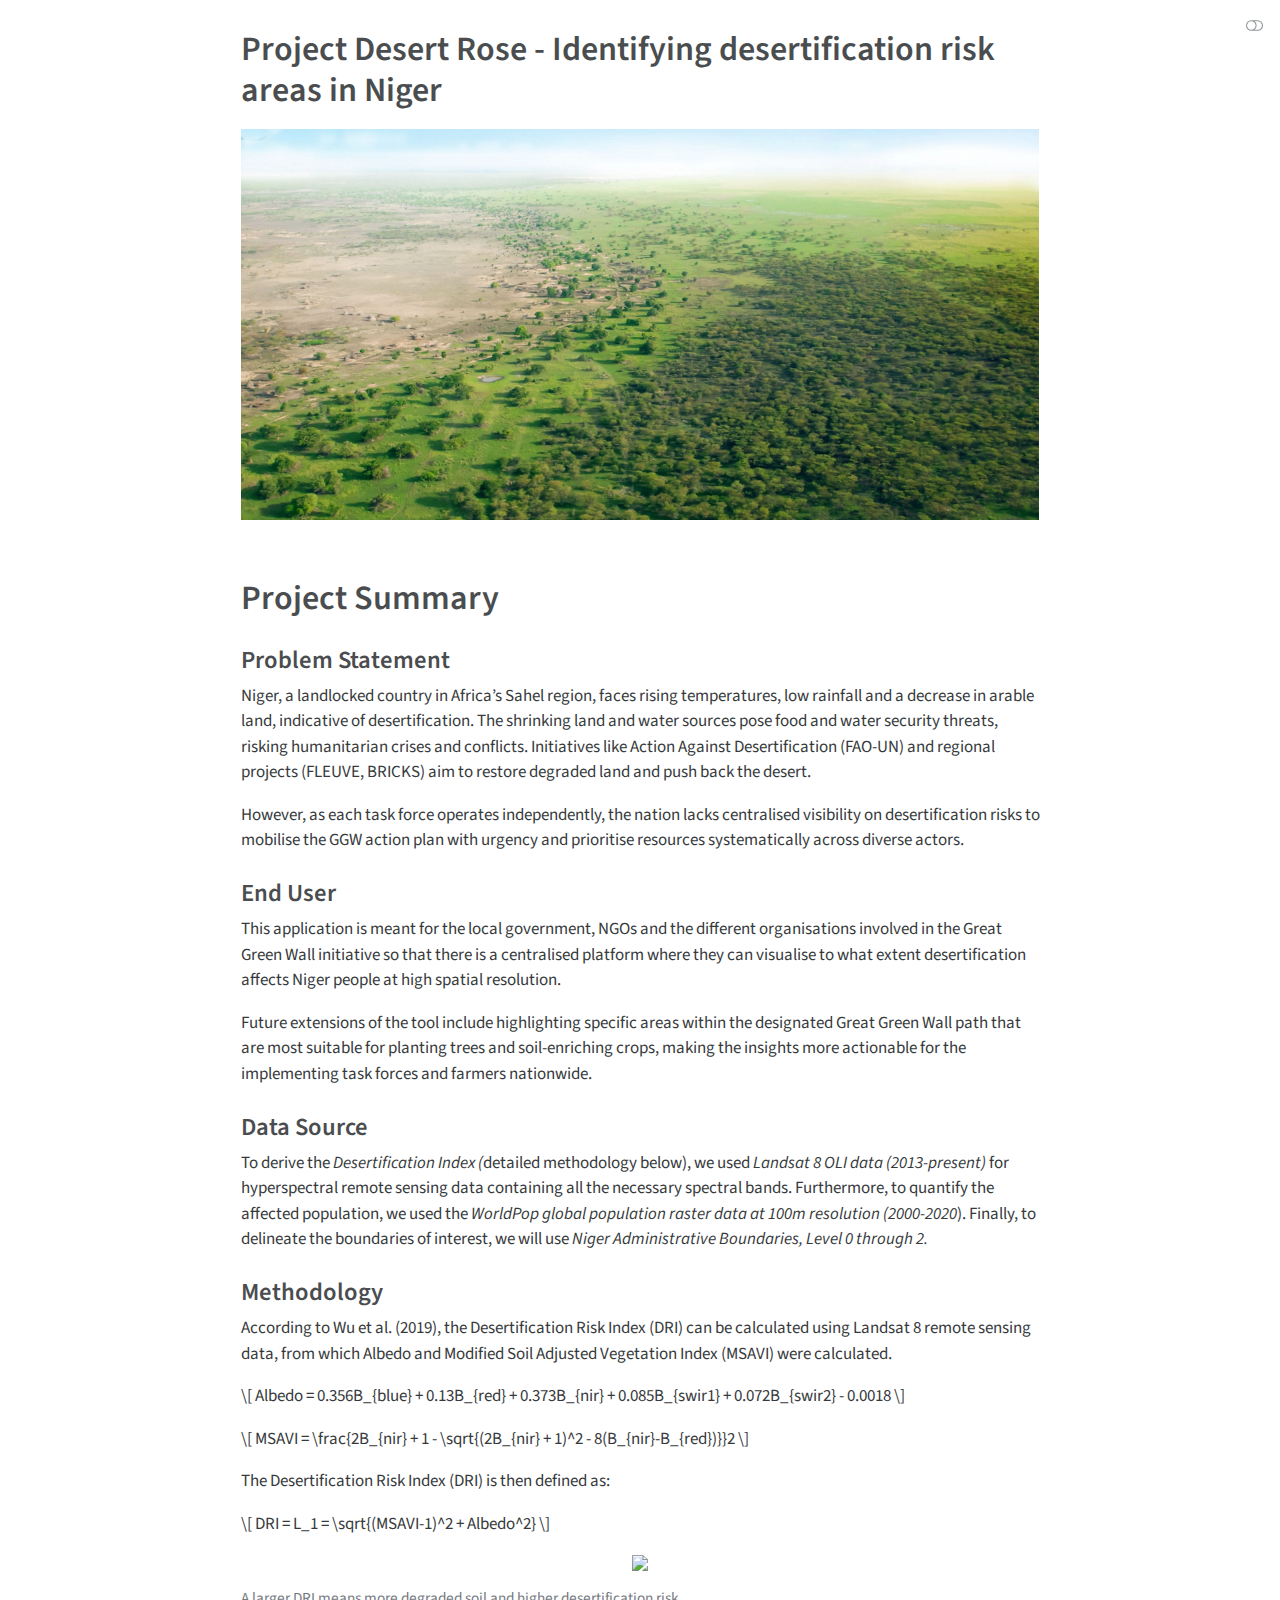
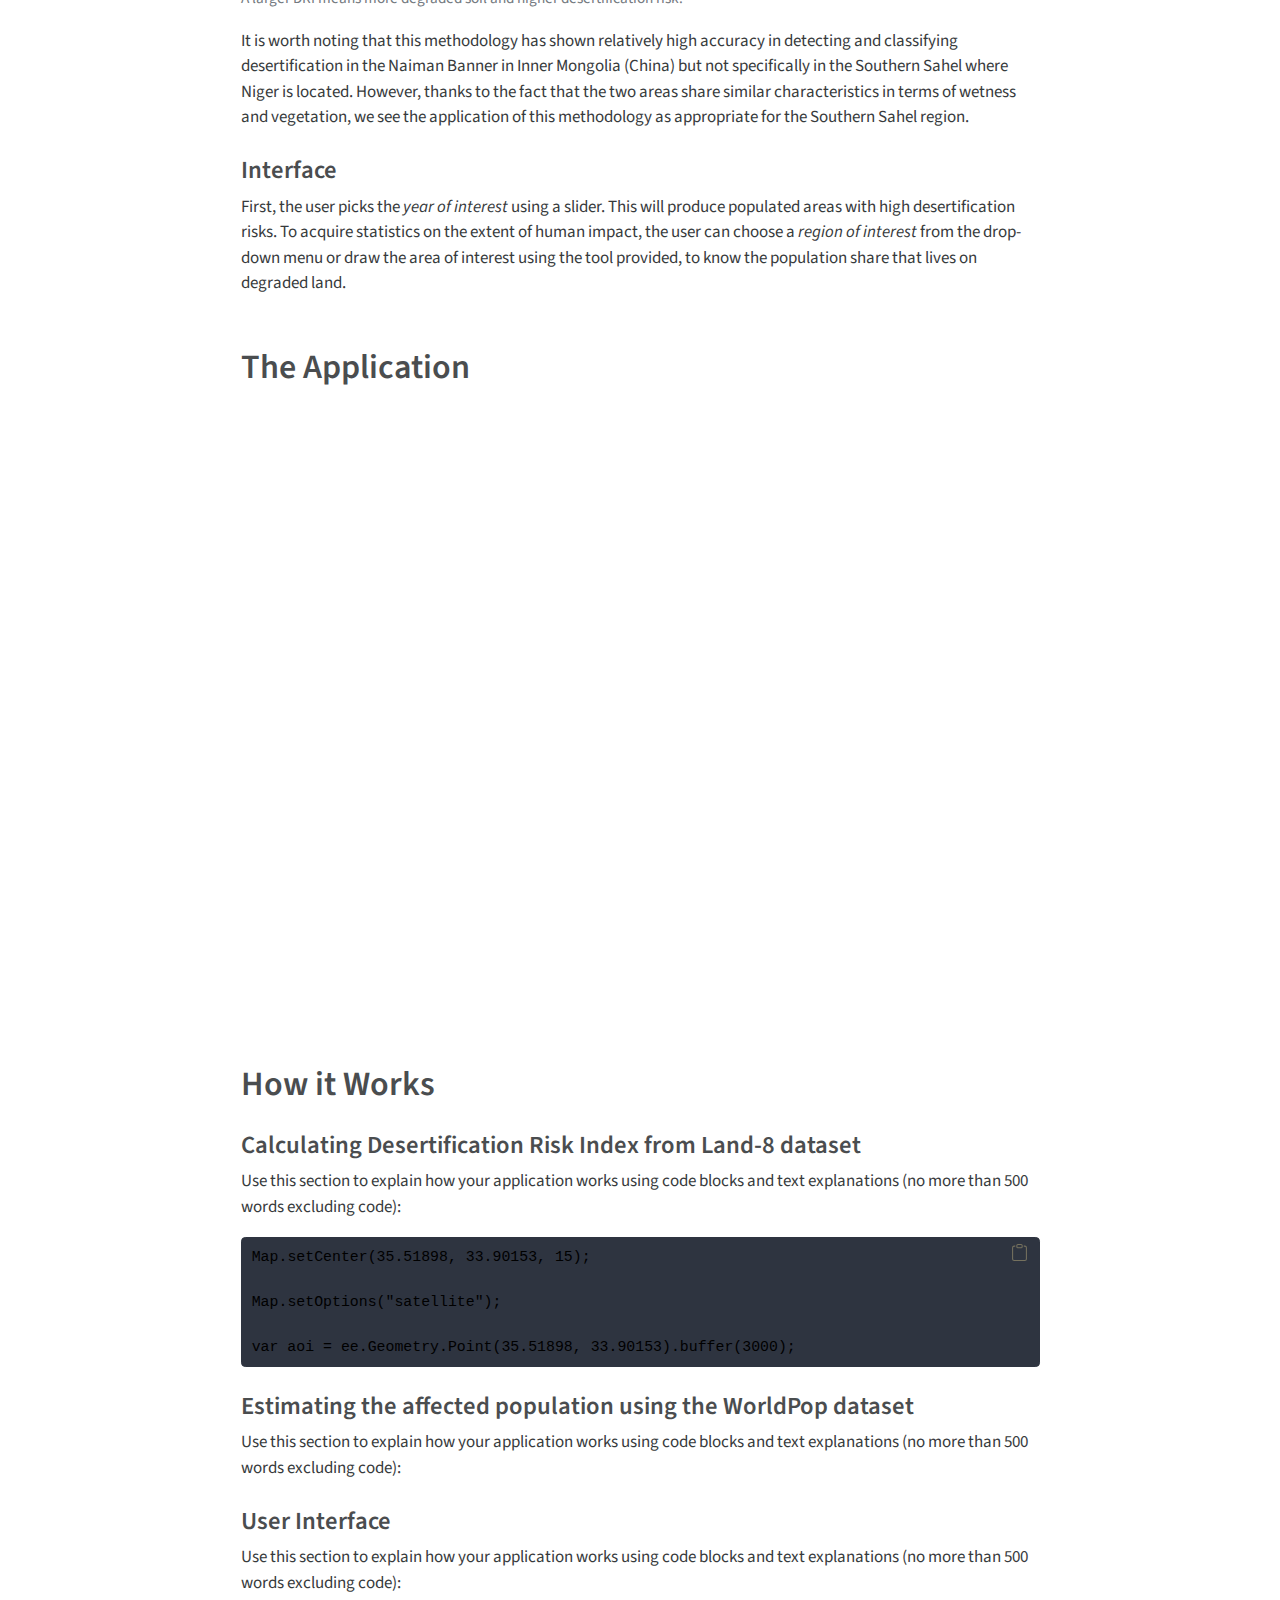
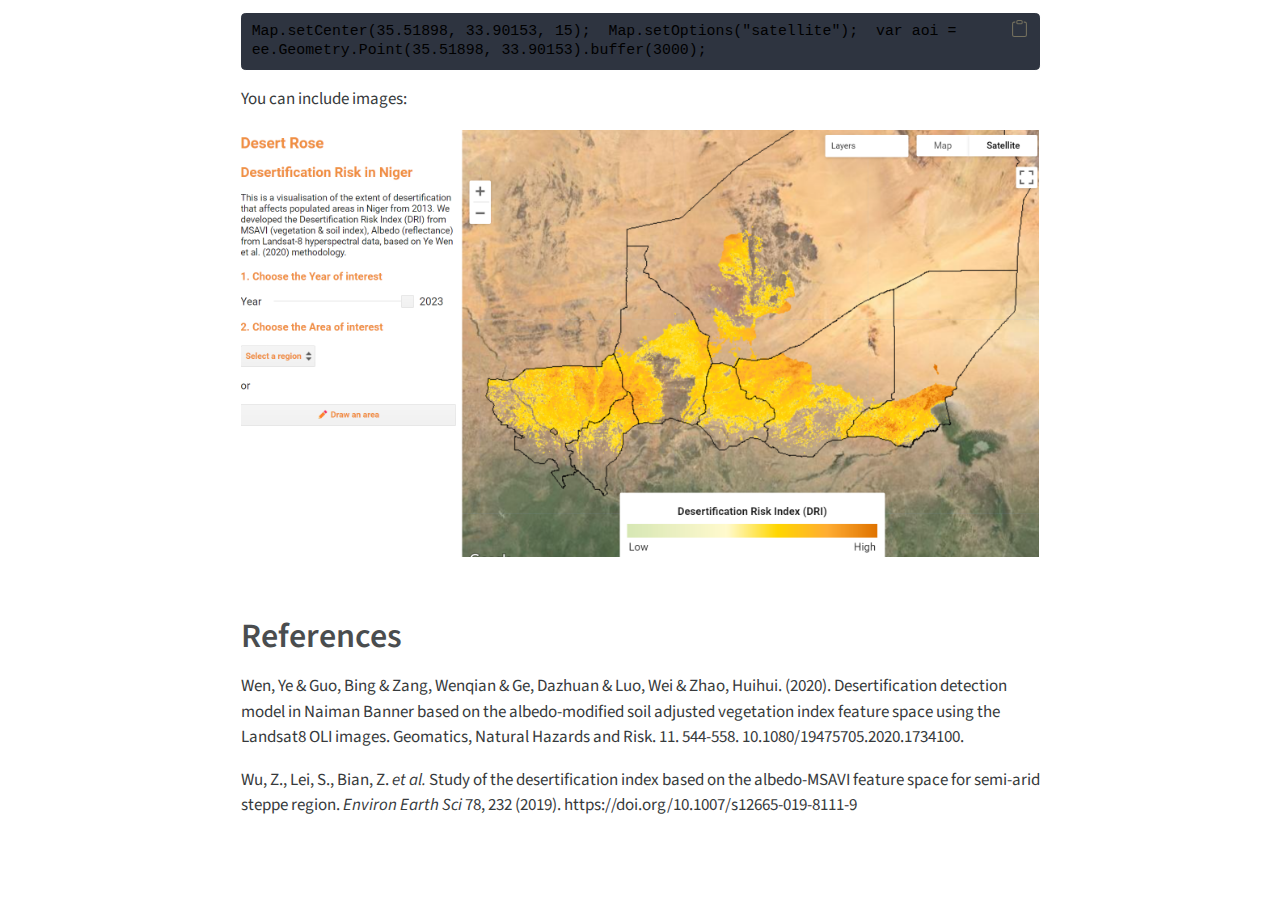
==== docs/index.html @ b17ab7e5 "updated website" ====
<!DOCTYPE html>
<html xmlns="http://www.w3.org/1999/xhtml" lang="en" xml:lang="en"><head>

<meta charset="utf-8">
<meta name="generator" content="quarto-1.3.450">

<meta name="viewport" content="width=device-width, initial-scale=1.0, user-scalable=yes">


<title>Project Desert Rose - Identifying desertification risk areas in Niger</title>
<style>
code{white-space: pre-wrap;}
span.smallcaps{font-variant: small-caps;}
div.columns{display: flex; gap: min(4vw, 1.5em);}
div.column{flex: auto; overflow-x: auto;}
div.hanging-indent{margin-left: 1.5em; text-indent: -1.5em;}
ul.task-list{list-style: none;}
ul.task-list li input[type="checkbox"] {
  width: 0.8em;
  margin: 0 0.8em 0.2em -1em; /* quarto-specific, see https://github.com/quarto-dev/quarto-cli/issues/4556 */ 
  vertical-align: middle;
}
/* CSS for syntax highlighting */
pre > code.sourceCode { white-space: pre; position: relative; }
pre > code.sourceCode > span { display: inline-block; line-height: 1.25; }
pre > code.sourceCode > span:empty { height: 1.2em; }
.sourceCode { overflow: visible; }
code.sourceCode > span { color: inherit; text-decoration: inherit; }
div.sourceCode { margin: 1em 0; }
pre.sourceCode { margin: 0; }
@media screen {
div.sourceCode { overflow: auto; }
}
@media print {
pre > code.sourceCode { white-space: pre-wrap; }
pre > code.sourceCode > span { text-indent: -5em; padding-left: 5em; }
}
pre.numberSource code
  { counter-reset: source-line 0; }
pre.numberSource code > span
  { position: relative; left: -4em; counter-increment: source-line; }
pre.numberSource code > span > a:first-child::before
  { content: counter(source-line);
    position: relative; left: -1em; text-align: right; vertical-align: baseline;
    border: none; display: inline-block;
    -webkit-touch-callout: none; -webkit-user-select: none;
    -khtml-user-select: none; -moz-user-select: none;
    -ms-user-select: none; user-select: none;
    padding: 0 4px; width: 4em;
  }
pre.numberSource { margin-left: 3em;  padding-left: 4px; }
div.sourceCode
  {   }
@media screen {
pre > code.sourceCode > span > a:first-child::before { text-decoration: underline; }
}
</style>


<script src="site_libs/quarto-nav/quarto-nav.js"></script>
<script src="site_libs/clipboard/clipboard.min.js"></script>
<script src="site_libs/quarto-search/autocomplete.umd.js"></script>
<script src="site_libs/quarto-search/fuse.min.js"></script>
<script src="site_libs/quarto-search/quarto-search.js"></script>
<meta name="quarto:offset" content="./">
<script src="site_libs/quarto-html/quarto.js"></script>
<script src="site_libs/quarto-html/popper.min.js"></script>
<script src="site_libs/quarto-html/tippy.umd.min.js"></script>
<script src="site_libs/quarto-html/anchor.min.js"></script>
<link href="site_libs/quarto-html/tippy.css" rel="stylesheet">
<link href="site_libs/quarto-html/quarto-syntax-highlighting.css" rel="stylesheet" class="quarto-color-scheme" id="quarto-text-highlighting-styles">
<link href="site_libs/quarto-html/quarto-syntax-highlighting-dark.css" rel="prefetch" class="quarto-color-scheme quarto-color-alternate" id="quarto-text-highlighting-styles">
<script src="site_libs/bootstrap/bootstrap.min.js"></script>
<link href="site_libs/bootstrap/bootstrap-icons.css" rel="stylesheet">
<link href="site_libs/bootstrap/bootstrap.min.css" rel="stylesheet" class="quarto-color-scheme" id="quarto-bootstrap" data-mode="light">
<link href="site_libs/bootstrap/bootstrap-dark.min.css" rel="prefetch" class="quarto-color-scheme quarto-color-alternate" id="quarto-bootstrap" data-mode="dark">
<script id="quarto-search-options" type="application/json">{
  "location": "sidebar",
  "copy-button": false,
  "collapse-after": 3,
  "panel-placement": "start",
  "type": "textbox",
  "limit": 20,
  "language": {
    "search-no-results-text": "No results",
    "search-matching-documents-text": "matching documents",
    "search-copy-link-title": "Copy link to search",
    "search-hide-matches-text": "Hide additional matches",
    "search-more-match-text": "more match in this document",
    "search-more-matches-text": "more matches in this document",
    "search-clear-button-title": "Clear",
    "search-detached-cancel-button-title": "Cancel",
    "search-submit-button-title": "Submit",
    "search-label": "Search"
  }
}</script>

  <script src="https://polyfill.io/v3/polyfill.min.js?features=es6"></script>
  <script src="https://cdn.jsdelivr.net/npm/mathjax@3/es5/tex-chtml-full.js" type="text/javascript"></script>

</head>

<body class="fullcontent">

<div id="quarto-search-results"></div>
<!-- content -->
<div id="quarto-content" class="quarto-container page-columns page-rows-contents page-layout-article">
<!-- sidebar -->
<!-- margin-sidebar -->
    
<!-- main -->
<main class="content page-columns page-full" id="quarto-document-content">

<header id="title-block-header" class="quarto-title-block default">
<div class="quarto-title">
<h1 class="title">Project Desert Rose - Identifying desertification risk areas in Niger</h1>
</div>



<div class="quarto-title-meta">

    
  
    
  </div>
  

</header>

<div class="quarto-figure quarto-figure-center">
<figure class="figure">
<p><img src="images/clipboard-3098452386.png" class="img-fluid figure-img"></p>
</figure>
</div>
<section id="project-summary" class="level1">
<h1>Project Summary</h1>
<section id="problem-statement" class="level3">
<h3 class="anchored" data-anchor-id="problem-statement">Problem Statement</h3>
<p>Niger, a landlocked country in Africa’s Sahel region, faces rising temperatures, low rainfall and a decrease in arable land, indicative of desertification. The shrinking land and water sources pose food and water security threats, risking humanitarian crises and conflicts. Initiatives like Action Against Desertification (FAO-UN) and regional projects (FLEUVE, BRICKS) aim to restore degraded land and push back the desert.</p>
<p>However, as each task force operates independently, the nation lacks centralised visibility on desertification risks to mobilise the GGW action plan with urgency and prioritise resources systematically across diverse actors.</p>
</section>
<section id="end-user" class="level3">
<h3 class="anchored" data-anchor-id="end-user">End User</h3>
<p>This application is meant for the local government, NGOs and the different organisations involved in the Great Green Wall initiative so that there is a centralised platform where they can visualise to what extent desertification affects Niger people at high spatial resolution.</p>
<p>Future extensions of the tool include highlighting specific areas within the designated Great Green Wall path that are most suitable for planting trees and soil-enriching crops, making the insights more actionable for the implementing task forces and farmers nationwide.</p>
</section>
<section id="data-source" class="level3">
<h3 class="anchored" data-anchor-id="data-source">Data Source</h3>
<p>To derive the <em>Desertification Index (</em>detailed methodology below), we used <em>Landsat 8 OLI data (2013-present)</em> for hyperspectral remote sensing data containing all the necessary spectral bands. Furthermore, to quantify the affected population, we used the <em>WorldPop global population raster data at 100m resolution (2000-2020</em>). Finally, to delineate the boundaries of interest, we will use <em>Niger Administrative Boundaries, Level 0 through 2.</em></p>
</section>
<section id="methodology" class="level3">
<h3 class="anchored" data-anchor-id="methodology">Methodology</h3>
<p>According to Wu et al.&nbsp;(2019), the Desertification Risk Index (DRI) can be calculated using Landsat 8 remote sensing data, from which Albedo and Modified Soil Adjusted Vegetation Index (MSAVI) were calculated.</p>
<p><span class="math display">\[ Albedo = 0.356B_{blue} + 0.13B_{red} + 0.373B_{nir} + 0.085B_{swir1} + 0.072B_{swir2} - 0.0018 \]</span></p>
<p><span class="math display">\[ MSAVI = \frac{2B_{nir} + 1 - \sqrt{(2B_{nir} + 1)^2 - 8(B_{nir}-B_{red})}}2 \]</span></p>
<p>The Desertification Risk Index (DRI) is then defined as:</p>
<p><span class="math display">\[ DRI = L_1 = \sqrt{(MSAVI-1)^2 + Albedo^2} \]</span></p>
<div class="quarto-figure quarto-figure-center">
<figure class="figure">
<p><img src="images/clipboard-449413320.png" class="img-fluid figure-img"></p>
<figcaption class="figure-caption">A larger DRI means more degraded soil and higher desertification risk.</figcaption>
</figure>
</div>
<p>It is worth noting that this methodology has shown relatively high accuracy in detecting and classifying desertification in the Naiman Banner in Inner Mongolia (China) but not specifically in the Southern Sahel where Niger is located. However, thanks to the fact that the two areas share similar characteristics in terms of wetness and vegetation, we see the application of this methodology as appropriate for the Southern Sahel region.</p>
</section>
<section id="interface" class="level3">
<h3 class="anchored" data-anchor-id="interface">Interface</h3>
<p>First, the user picks the <em>year of interest</em> using a slider. This will produce populated areas with high desertification risks. To acquire statistics on the extent of human impact, the user can choose a <em>region of interest</em> from the drop-down menu or draw the area of interest using the tool provided, to know the population share that lives on degraded land.</p>
</section>
</section>
<section id="the-application" class="level1 page-columns page-full">
<h1>The Application</h1>
<div class="column-page">
<iframe src="https://ee-shaunhoang.projects.earthengine.app/view/project-desert-rose" width="130%" height="600px">
</iframe>
</div>
</section>
<section id="how-it-works" class="level1">
<h1>How it Works</h1>
<section id="calculating-desertification-risk-index-from-land-8-dataset" class="level3">
<h3 class="anchored" data-anchor-id="calculating-desertification-risk-index-from-land-8-dataset">Calculating Desertification Risk Index from Land-8 dataset</h3>
<p>Use this section to explain how your application works using code blocks and text explanations (no more than 500 words excluding code):</p>
<div class="sourceCode" id="cb1"><pre class="sourceCode js code-with-copy"><code class="sourceCode javascript"><span id="cb1-1"><a href="#cb1-1" aria-hidden="true" tabindex="-1"></a><span class="bu">Map</span><span class="op">.</span><span class="fu">setCenter</span>(<span class="fl">35.51898</span><span class="op">,</span> <span class="fl">33.90153</span><span class="op">,</span> <span class="dv">15</span>)<span class="op">;</span></span>
<span id="cb1-2"><a href="#cb1-2" aria-hidden="true" tabindex="-1"></a></span>
<span id="cb1-3"><a href="#cb1-3" aria-hidden="true" tabindex="-1"></a><span class="bu">Map</span><span class="op">.</span><span class="fu">setOptions</span>(<span class="st">"satellite"</span>)<span class="op">;</span></span>
<span id="cb1-4"><a href="#cb1-4" aria-hidden="true" tabindex="-1"></a></span>
<span id="cb1-5"><a href="#cb1-5" aria-hidden="true" tabindex="-1"></a><span class="kw">var</span> aoi <span class="op">=</span> ee<span class="op">.</span><span class="at">Geometry</span><span class="op">.</span><span class="fu">Point</span>(<span class="fl">35.51898</span><span class="op">,</span> <span class="fl">33.90153</span>)<span class="op">.</span><span class="fu">buffer</span>(<span class="dv">3000</span>)<span class="op">;</span></span></code><button title="Copy to Clipboard" class="code-copy-button"><i class="bi"></i></button></pre></div>
</section>
<section id="estimating-the-affected-population-using-the-worldpop-dataset" class="level3">
<h3 class="anchored" data-anchor-id="estimating-the-affected-population-using-the-worldpop-dataset">Estimating the affected population using the WorldPop dataset</h3>
<p>Use this section to explain how your application works using code blocks and text explanations (no more than 500 words excluding code):</p>
</section>
<section id="user-interface" class="level3">
<h3 class="anchored" data-anchor-id="user-interface">User Interface</h3>
<p>Use this section to explain how your application works using code blocks and text explanations (no more than 500 words excluding code):</p>
<div class="sourceCode" id="cb2"><pre class="sourceCode js code-with-copy"><code class="sourceCode javascript"><span id="cb2-1"><a href="#cb2-1" aria-hidden="true" tabindex="-1"></a><span class="bu">Map</span><span class="op">.</span><span class="fu">setCenter</span>(<span class="fl">35.51898</span><span class="op">,</span> <span class="fl">33.90153</span><span class="op">,</span> <span class="dv">15</span>)<span class="op">;</span>  <span class="bu">Map</span><span class="op">.</span><span class="fu">setOptions</span>(<span class="st">"satellite"</span>)<span class="op">;</span>  <span class="kw">var</span> aoi <span class="op">=</span> ee<span class="op">.</span><span class="at">Geometry</span><span class="op">.</span><span class="fu">Point</span>(<span class="fl">35.51898</span><span class="op">,</span> <span class="fl">33.90153</span>)<span class="op">.</span><span class="fu">buffer</span>(<span class="dv">3000</span>)<span class="op">;</span></span></code><button title="Copy to Clipboard" class="code-copy-button"><i class="bi"></i></button></pre></div>
<p>You can include images:</p>
<div class="quarto-figure quarto-figure-center">
<figure class="figure">
<p><img src="images/Screenshot 2024-04-19 205034.png" class="img-fluid figure-img"></p>
</figure>
</div>
</section>
</section>
<section id="references" class="level1">
<h1>References</h1>
<p>Wen, Ye &amp; Guo, Bing &amp; Zang, Wenqian &amp; Ge, Dazhuan &amp; Luo, Wei &amp; Zhao, Huihui. (2020). Desertification detection model in Naiman Banner based on the albedo-modified soil adjusted vegetation index feature space using the Landsat8 OLI images. Geomatics, Natural Hazards and Risk. 11. 544-558. 10.1080/19475705.2020.1734100.</p>
<p>Wu, Z., Lei, S., Bian, Z.&nbsp;<em>et al.</em>&nbsp;Study of the desertification index based on the albedo-MSAVI feature space for semi-arid steppe region.&nbsp;<em>Environ Earth Sci</em>&nbsp;78, 232 (2019). https://doi.org/10.1007/s12665-019-8111-9</p>


</section>

</main> <!-- /main -->
<script id="quarto-html-after-body" type="application/javascript">
window.document.addEventListener("DOMContentLoaded", function (event) {
  const toggleBodyColorMode = (bsSheetEl) => {
    const mode = bsSheetEl.getAttribute("data-mode");
    const bodyEl = window.document.querySelector("body");
    if (mode === "dark") {
      bodyEl.classList.add("quarto-dark");
      bodyEl.classList.remove("quarto-light");
    } else {
      bodyEl.classList.add("quarto-light");
      bodyEl.classList.remove("quarto-dark");
    }
  }
  const toggleBodyColorPrimary = () => {
    const bsSheetEl = window.document.querySelector("link#quarto-bootstrap");
    if (bsSheetEl) {
      toggleBodyColorMode(bsSheetEl);
    }
  }
  toggleBodyColorPrimary();  
  const disableStylesheet = (stylesheets) => {
    for (let i=0; i < stylesheets.length; i++) {
      const stylesheet = stylesheets[i];
      stylesheet.rel = 'prefetch';
    }
  }
  const enableStylesheet = (stylesheets) => {
    for (let i=0; i < stylesheets.length; i++) {
      const stylesheet = stylesheets[i];
      stylesheet.rel = 'stylesheet';
    }
  }
  const manageTransitions = (selector, allowTransitions) => {
    const els = window.document.querySelectorAll(selector);
    for (let i=0; i < els.length; i++) {
      const el = els[i];
      if (allowTransitions) {
        el.classList.remove('notransition');
      } else {
        el.classList.add('notransition');
      }
    }
  }
  const toggleColorMode = (alternate) => {
    // Switch the stylesheets
    const alternateStylesheets = window.document.querySelectorAll('link.quarto-color-scheme.quarto-color-alternate');
    manageTransitions('#quarto-margin-sidebar .nav-link', false);
    if (alternate) {
      enableStylesheet(alternateStylesheets);
      for (const sheetNode of alternateStylesheets) {
        if (sheetNode.id === "quarto-bootstrap") {
          toggleBodyColorMode(sheetNode);
        }
      }
    } else {
      disableStylesheet(alternateStylesheets);
      toggleBodyColorPrimary();
    }
    manageTransitions('#quarto-margin-sidebar .nav-link', true);
    // Switch the toggles
    const toggles = window.document.querySelectorAll('.quarto-color-scheme-toggle');
    for (let i=0; i < toggles.length; i++) {
      const toggle = toggles[i];
      if (toggle) {
        if (alternate) {
          toggle.classList.add("alternate");     
        } else {
          toggle.classList.remove("alternate");
        }
      }
    }
    // Hack to workaround the fact that safari doesn't
    // properly recolor the scrollbar when toggling (#1455)
    if (navigator.userAgent.indexOf('Safari') > 0 && navigator.userAgent.indexOf('Chrome') == -1) {
      manageTransitions("body", false);
      window.scrollTo(0, 1);
      setTimeout(() => {
        window.scrollTo(0, 0);
        manageTransitions("body", true);
      }, 40);  
    }
  }
  const isFileUrl = () => { 
    return window.location.protocol === 'file:';
  }
  const hasAlternateSentinel = () => {  
    let styleSentinel = getColorSchemeSentinel();
    if (styleSentinel !== null) {
      return styleSentinel === "alternate";
    } else {
      return false;
    }
  }
  const setStyleSentinel = (alternate) => {
    const value = alternate ? "alternate" : "default";
    if (!isFileUrl()) {
      window.localStorage.setItem("quarto-color-scheme", value);
    } else {
      localAlternateSentinel = value;
    }
  }
  const getColorSchemeSentinel = () => {
    if (!isFileUrl()) {
      const storageValue = window.localStorage.getItem("quarto-color-scheme");
      return storageValue != null ? storageValue : localAlternateSentinel;
    } else {
      return localAlternateSentinel;
    }
  }
  let localAlternateSentinel = 'default';
  // Dark / light mode switch
  window.quartoToggleColorScheme = () => {
    // Read the current dark / light value 
    let toAlternate = !hasAlternateSentinel();
    toggleColorMode(toAlternate);
    setStyleSentinel(toAlternate);
  };
  // Ensure there is a toggle, if there isn't float one in the top right
  if (window.document.querySelector('.quarto-color-scheme-toggle') === null) {
    const a = window.document.createElement('a');
    a.classList.add('top-right');
    a.classList.add('quarto-color-scheme-toggle');
    a.href = "";
    a.onclick = function() { try { window.quartoToggleColorScheme(); } catch {} return false; };
    const i = window.document.createElement("i");
    i.classList.add('bi');
    a.appendChild(i);
    window.document.body.appendChild(a);
  }
  // Switch to dark mode if need be
  if (hasAlternateSentinel()) {
    toggleColorMode(true);
  } else {
    toggleColorMode(false);
  }
  const icon = "";
  const anchorJS = new window.AnchorJS();
  anchorJS.options = {
    placement: 'right',
    icon: icon
  };
  anchorJS.add('.anchored');
  const isCodeAnnotation = (el) => {
    for (const clz of el.classList) {
      if (clz.startsWith('code-annotation-')) {                     
        return true;
      }
    }
    return false;
  }
  const clipboard = new window.ClipboardJS('.code-copy-button', {
    text: function(trigger) {
      const codeEl = trigger.previousElementSibling.cloneNode(true);
      for (const childEl of codeEl.children) {
        if (isCodeAnnotation(childEl)) {
          childEl.remove();
        }
      }
      return codeEl.innerText;
    }
  });
  clipboard.on('success', function(e) {
    // button target
    const button = e.trigger;
    // don't keep focus
    button.blur();
    // flash "checked"
    button.classList.add('code-copy-button-checked');
    var currentTitle = button.getAttribute("title");
    button.setAttribute("title", "Copied!");
    let tooltip;
    if (window.bootstrap) {
      button.setAttribute("data-bs-toggle", "tooltip");
      button.setAttribute("data-bs-placement", "left");
      button.setAttribute("data-bs-title", "Copied!");
      tooltip = new bootstrap.Tooltip(button, 
        { trigger: "manual", 
          customClass: "code-copy-button-tooltip",
          offset: [0, -8]});
      tooltip.show();    
    }
    setTimeout(function() {
      if (tooltip) {
        tooltip.hide();
        button.removeAttribute("data-bs-title");
        button.removeAttribute("data-bs-toggle");
        button.removeAttribute("data-bs-placement");
      }
      button.setAttribute("title", currentTitle);
      button.classList.remove('code-copy-button-checked');
    }, 1000);
    // clear code selection
    e.clearSelection();
  });
  function tippyHover(el, contentFn) {
    const config = {
      allowHTML: true,
      content: contentFn,
      maxWidth: 500,
      delay: 100,
      arrow: false,
      appendTo: function(el) {
          return el.parentElement;
      },
      interactive: true,
      interactiveBorder: 10,
      theme: 'quarto',
      placement: 'bottom-start'
    };
    window.tippy(el, config); 
  }
  const noterefs = window.document.querySelectorAll('a[role="doc-noteref"]');
  for (var i=0; i<noterefs.length; i++) {
    const ref = noterefs[i];
    tippyHover(ref, function() {
      // use id or data attribute instead here
      let href = ref.getAttribute('data-footnote-href') || ref.getAttribute('href');
      try { href = new URL(href).hash; } catch {}
      const id = href.replace(/^#\/?/, "");
      const note = window.document.getElementById(id);
      return note.innerHTML;
    });
  }
      let selectedAnnoteEl;
      const selectorForAnnotation = ( cell, annotation) => {
        let cellAttr = 'data-code-cell="' + cell + '"';
        let lineAttr = 'data-code-annotation="' +  annotation + '"';
        const selector = 'span[' + cellAttr + '][' + lineAttr + ']';
        return selector;
      }
      const selectCodeLines = (annoteEl) => {
        const doc = window.document;
        const targetCell = annoteEl.getAttribute("data-target-cell");
        const targetAnnotation = annoteEl.getAttribute("data-target-annotation");
        const annoteSpan = window.document.querySelector(selectorForAnnotation(targetCell, targetAnnotation));
        const lines = annoteSpan.getAttribute("data-code-lines").split(",");
        const lineIds = lines.map((line) => {
          return targetCell + "-" + line;
        })
        let top = null;
        let height = null;
        let parent = null;
        if (lineIds.length > 0) {
            //compute the position of the single el (top and bottom and make a div)
            const el = window.document.getElementById(lineIds[0]);
            top = el.offsetTop;
            height = el.offsetHeight;
            parent = el.parentElement.parentElement;
          if (lineIds.length > 1) {
            const lastEl = window.document.getElementById(lineIds[lineIds.length - 1]);
            const bottom = lastEl.offsetTop + lastEl.offsetHeight;
            height = bottom - top;
          }
          if (top !== null && height !== null && parent !== null) {
            // cook up a div (if necessary) and position it 
            let div = window.document.getElementById("code-annotation-line-highlight");
            if (div === null) {
              div = window.document.createElement("div");
              div.setAttribute("id", "code-annotation-line-highlight");
              div.style.position = 'absolute';
              parent.appendChild(div);
            }
            div.style.top = top - 2 + "px";
            div.style.height = height + 4 + "px";
            let gutterDiv = window.document.getElementById("code-annotation-line-highlight-gutter");
            if (gutterDiv === null) {
              gutterDiv = window.document.createElement("div");
              gutterDiv.setAttribute("id", "code-annotation-line-highlight-gutter");
              gutterDiv.style.position = 'absolute';
              const codeCell = window.document.getElementById(targetCell);
              const gutter = codeCell.querySelector('.code-annotation-gutter');
              gutter.appendChild(gutterDiv);
            }
            gutterDiv.style.top = top - 2 + "px";
            gutterDiv.style.height = height + 4 + "px";
          }
          selectedAnnoteEl = annoteEl;
        }
      };
      const unselectCodeLines = () => {
        const elementsIds = ["code-annotation-line-highlight", "code-annotation-line-highlight-gutter"];
        elementsIds.forEach((elId) => {
          const div = window.document.getElementById(elId);
          if (div) {
            div.remove();
          }
        });
        selectedAnnoteEl = undefined;
      };
      // Attach click handler to the DT
      const annoteDls = window.document.querySelectorAll('dt[data-target-cell]');
      for (const annoteDlNode of annoteDls) {
        annoteDlNode.addEventListener('click', (event) => {
          const clickedEl = event.target;
          if (clickedEl !== selectedAnnoteEl) {
            unselectCodeLines();
            const activeEl = window.document.querySelector('dt[data-target-cell].code-annotation-active');
            if (activeEl) {
              activeEl.classList.remove('code-annotation-active');
            }
            selectCodeLines(clickedEl);
            clickedEl.classList.add('code-annotation-active');
          } else {
            // Unselect the line
            unselectCodeLines();
            clickedEl.classList.remove('code-annotation-active');
          }
        });
      }
  const findCites = (el) => {
    const parentEl = el.parentElement;
    if (parentEl) {
      const cites = parentEl.dataset.cites;
      if (cites) {
        return {
          el,
          cites: cites.split(' ')
        };
      } else {
        return findCites(el.parentElement)
      }
    } else {
      return undefined;
    }
  };
  var bibliorefs = window.document.querySelectorAll('a[role="doc-biblioref"]');
  for (var i=0; i<bibliorefs.length; i++) {
    const ref = bibliorefs[i];
    const citeInfo = findCites(ref);
    if (citeInfo) {
      tippyHover(citeInfo.el, function() {
        var popup = window.document.createElement('div');
        citeInfo.cites.forEach(function(cite) {
          var citeDiv = window.document.createElement('div');
          citeDiv.classList.add('hanging-indent');
          citeDiv.classList.add('csl-entry');
          var biblioDiv = window.document.getElementById('ref-' + cite);
          if (biblioDiv) {
            citeDiv.innerHTML = biblioDiv.innerHTML;
          }
          popup.appendChild(citeDiv);
        });
        return popup.innerHTML;
      });
    }
  }
});
</script>
</div> <!-- /content -->



</body></html>
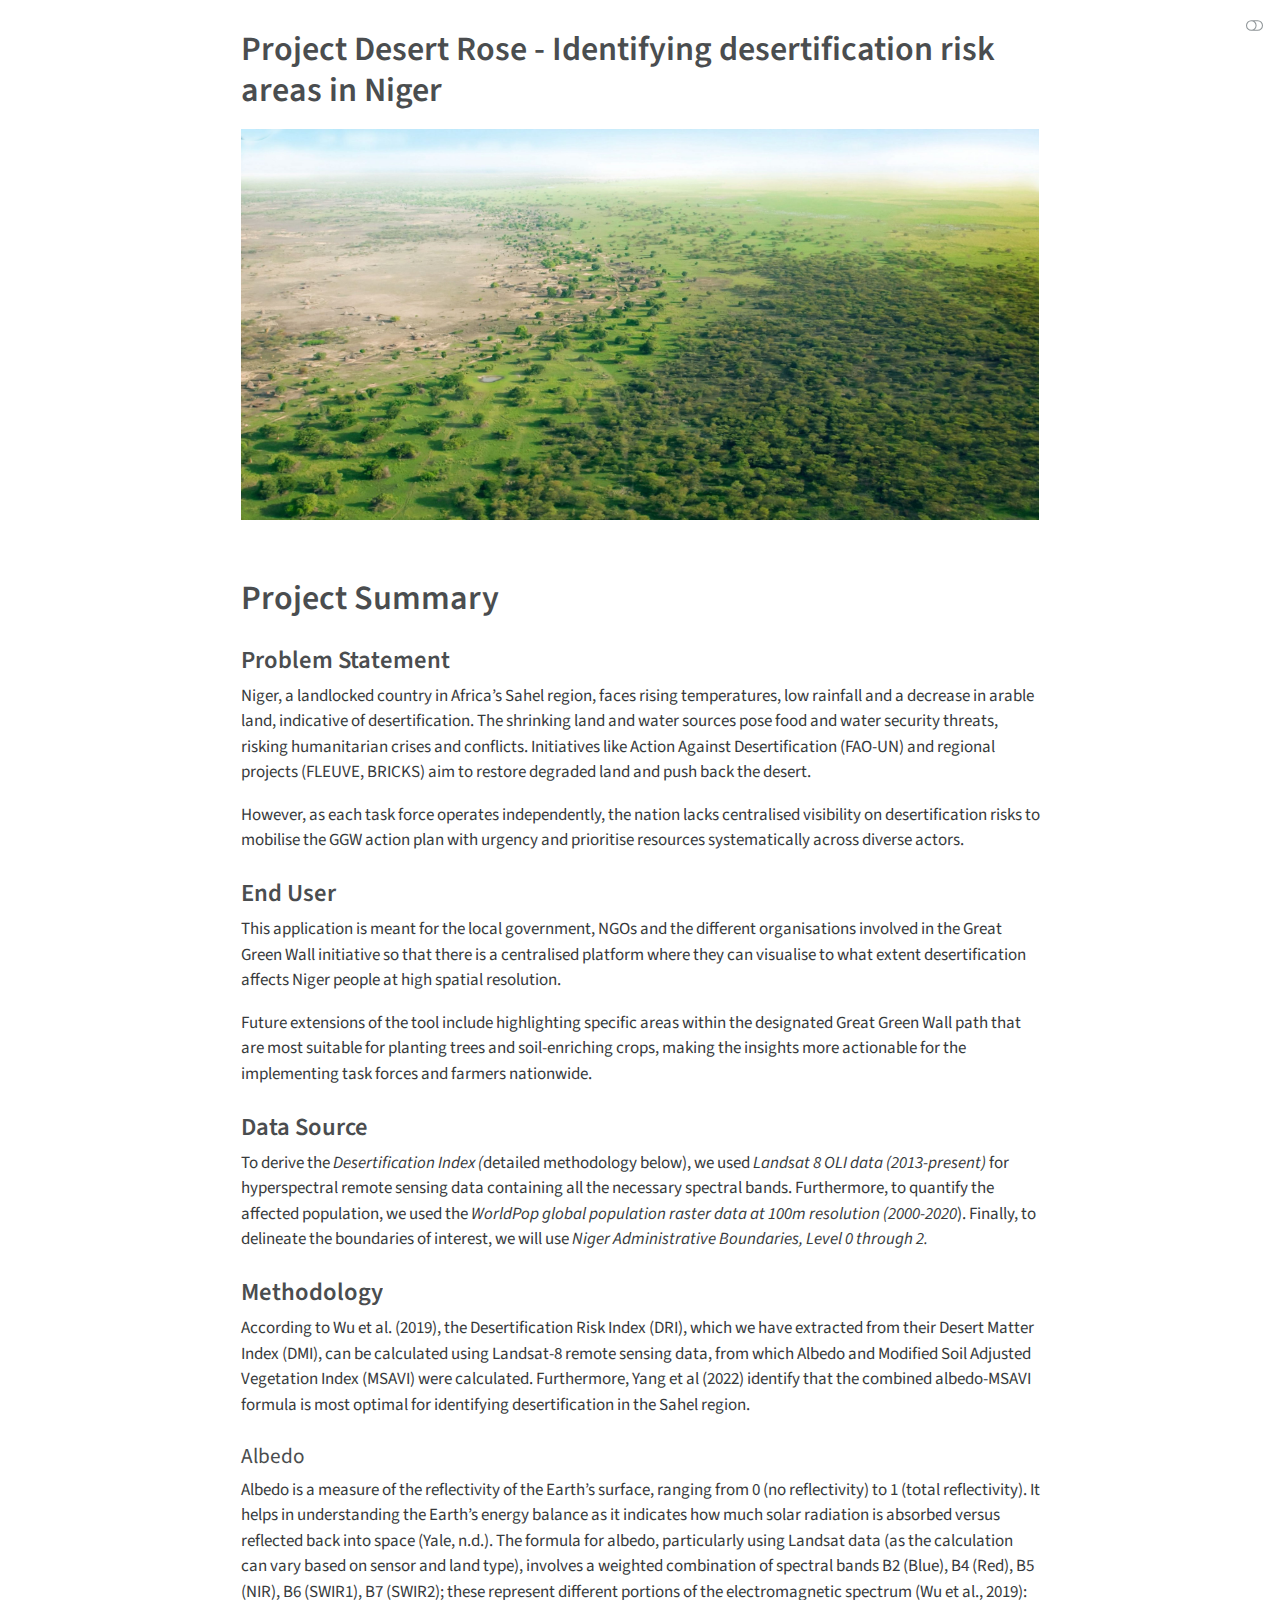
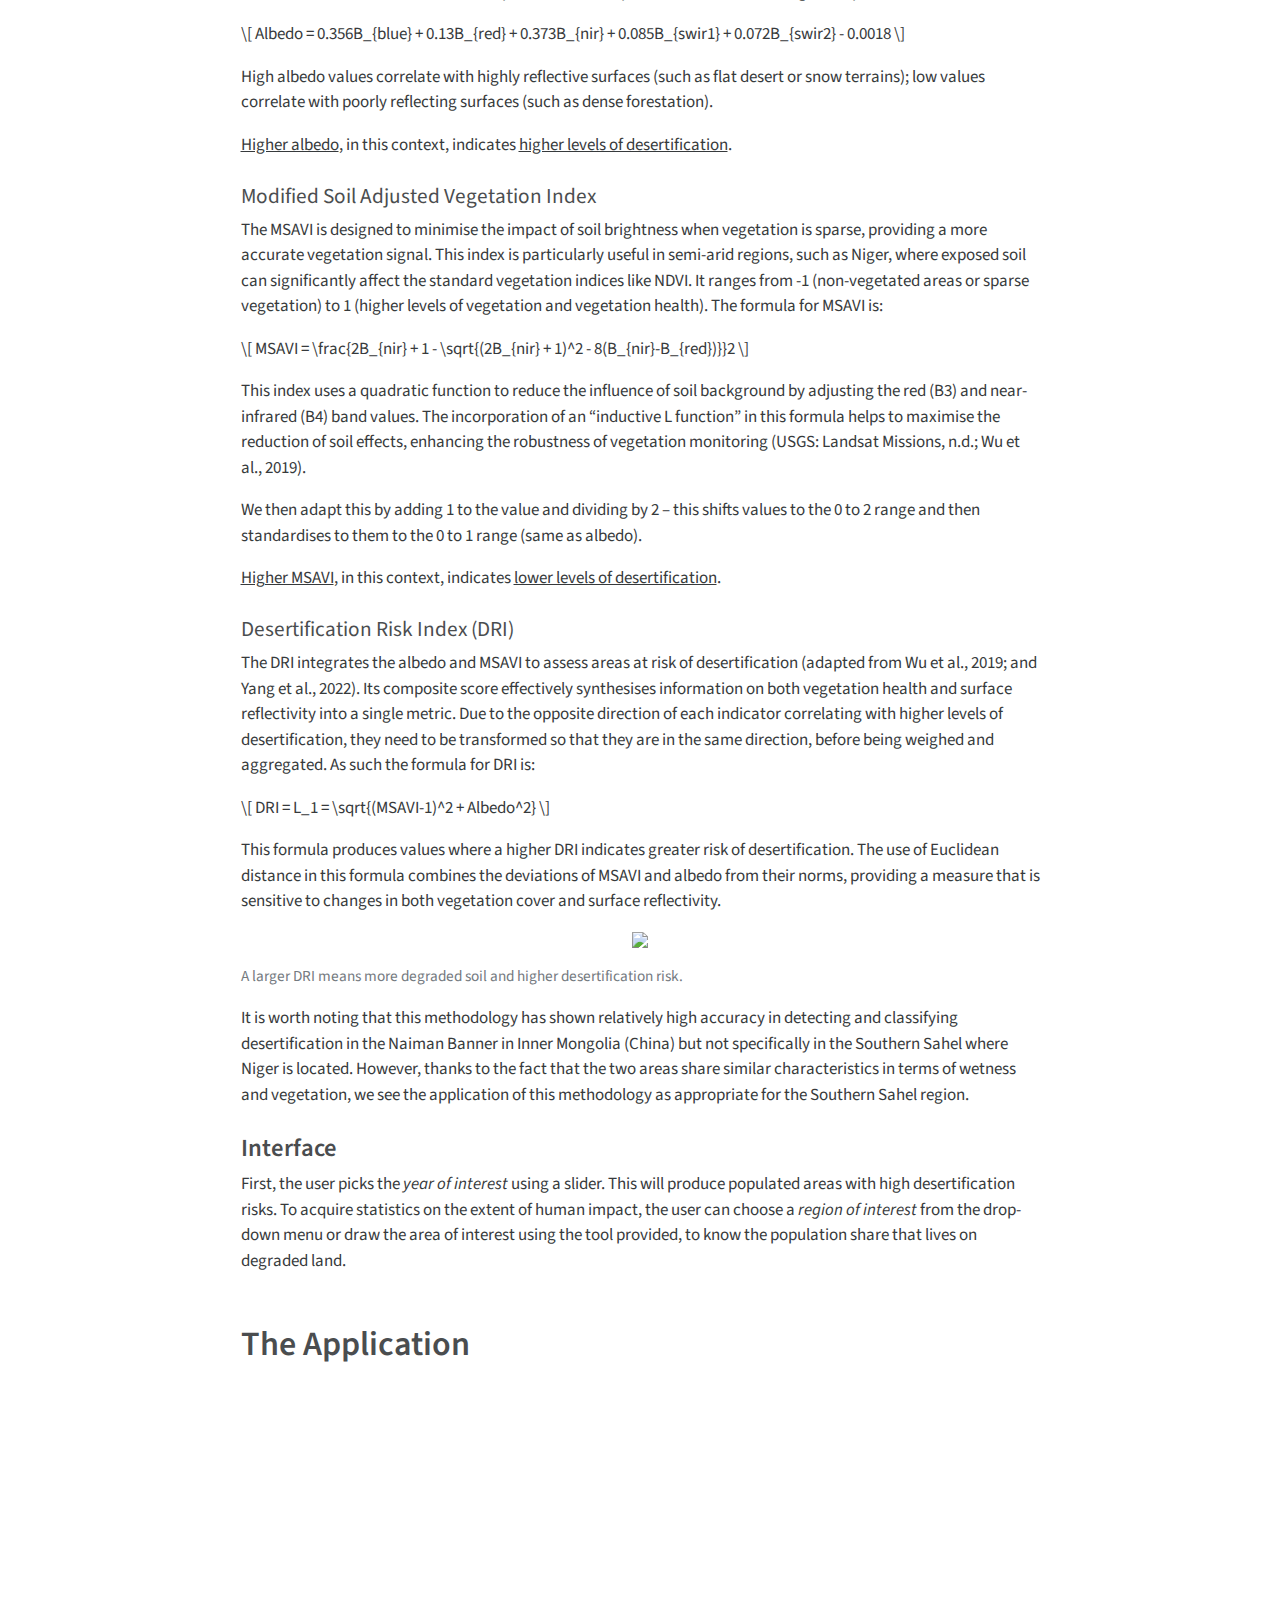
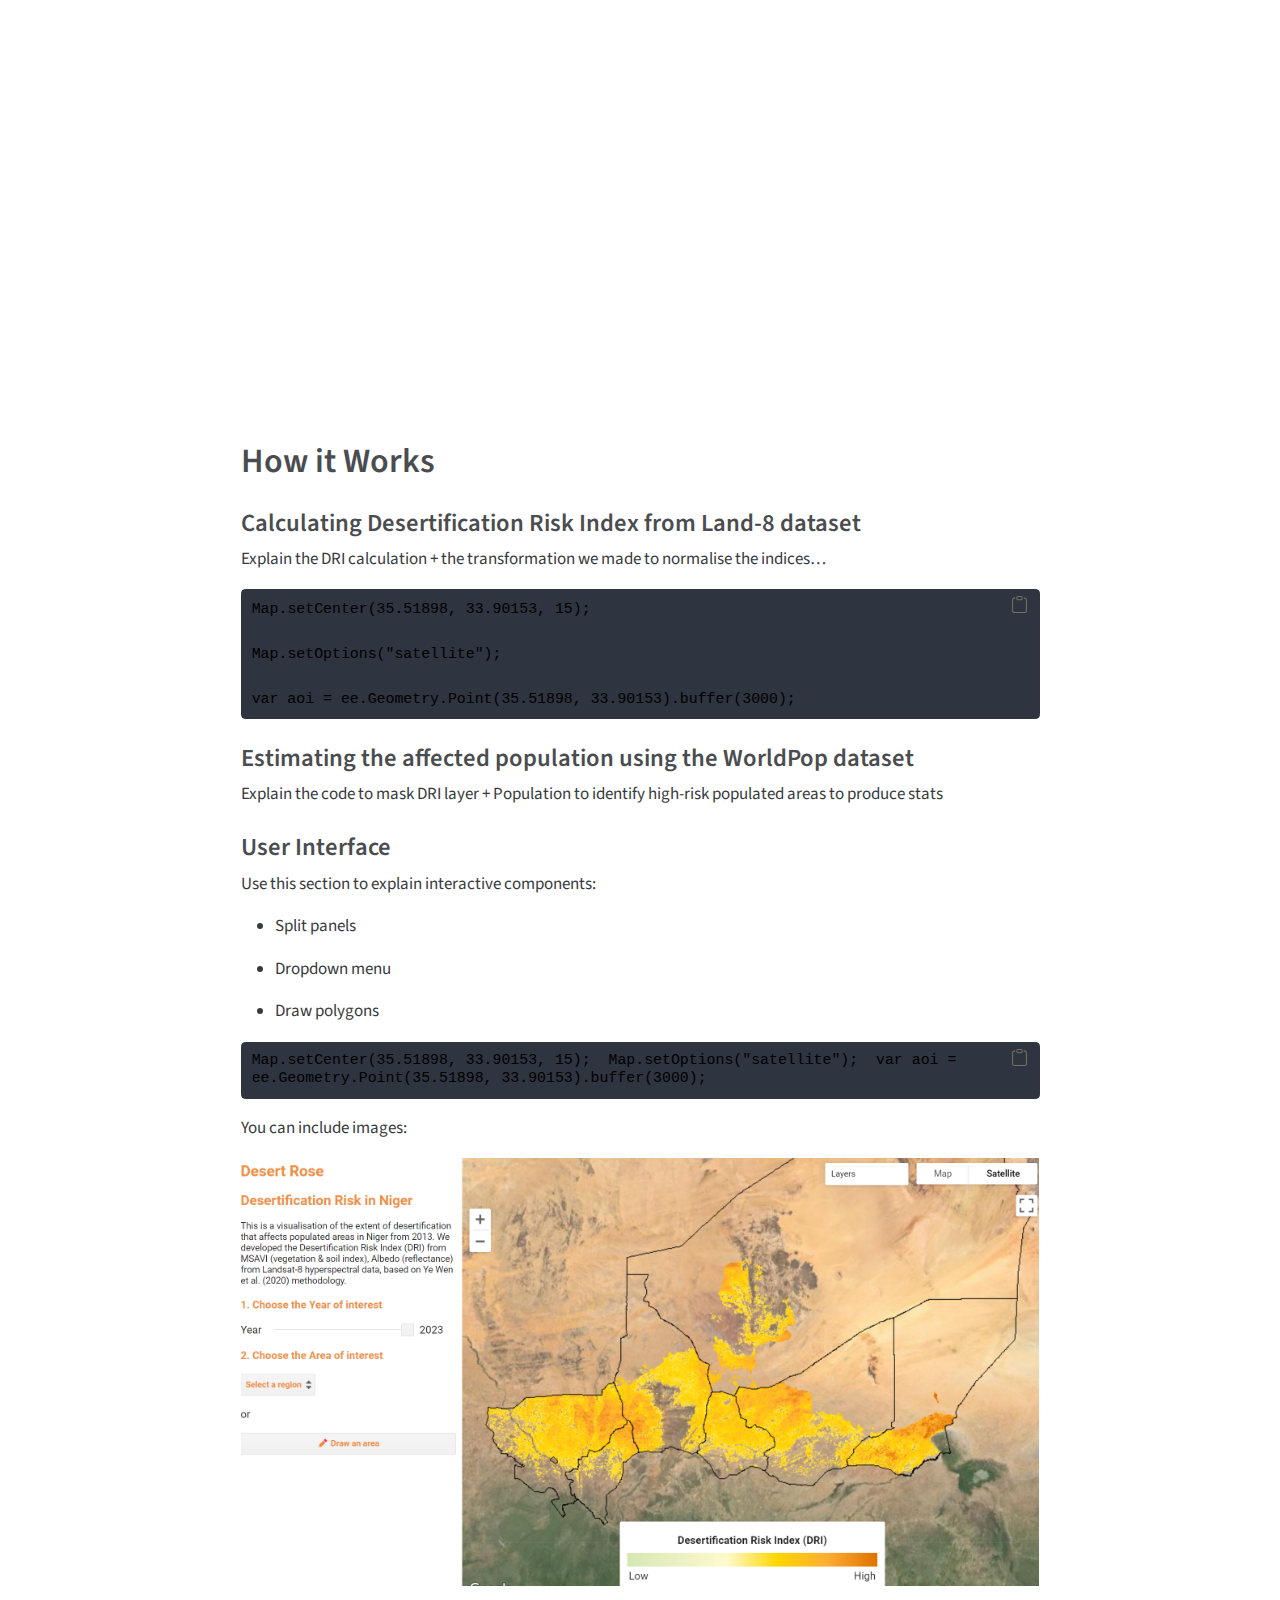
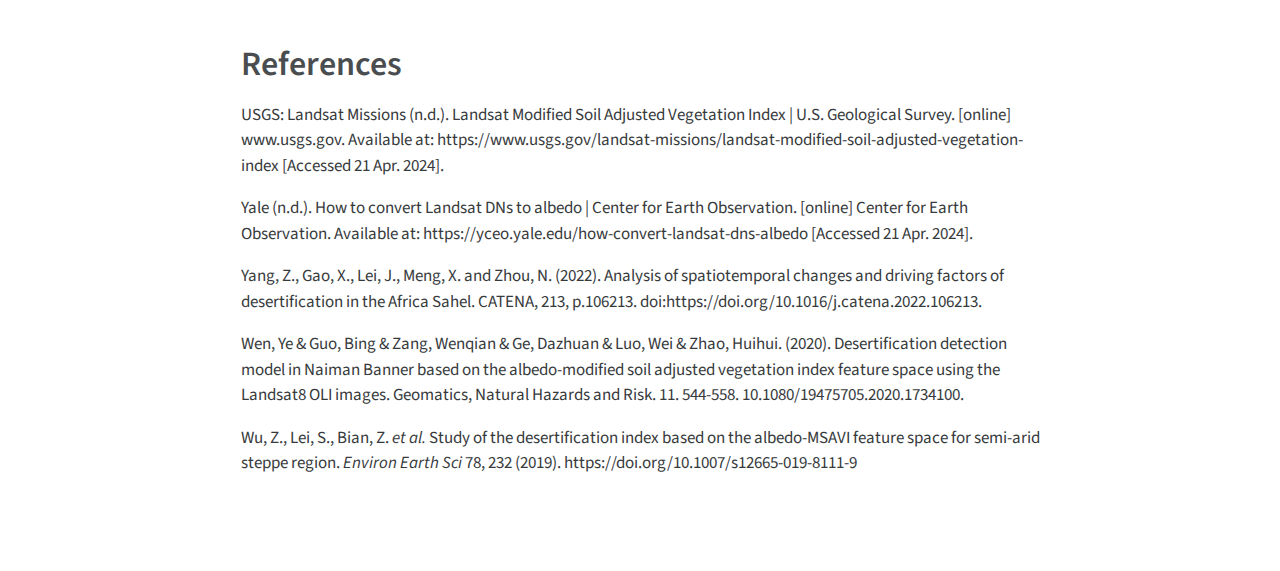
==== commit 558a4b99: "added methodology write-up and references for this section" ====
--- a/docs/index.html
+++ b/docs/index.html
@@ -151,11 +151,27 @@
 </section>
 <section id="methodology" class="level3">
 <h3 class="anchored" data-anchor-id="methodology">Methodology</h3>
-<p>According to Wu et al.&nbsp;(2019), the Desertification Risk Index (DRI) can be calculated using Landsat 8 remote sensing data, from which Albedo and Modified Soil Adjusted Vegetation Index (MSAVI) were calculated.</p>
+<p>According to Wu et al.&nbsp;(2019), the Desertification Risk Index (DRI), which we have extracted from their Desert Matter Index (DMI), can be calculated using Landsat-8 remote sensing data, from which Albedo and Modified Soil Adjusted Vegetation Index (MSAVI) were calculated. Furthermore, Yang et al (2022) identify that the combined albedo-MSAVI formula is most optimal for identifying desertification in the Sahel region.</p>
+<section id="albedo" class="level4">
+<h4 class="anchored" data-anchor-id="albedo">Albedo</h4>
+<p>Albedo is a measure of the reflectivity of the Earth’s surface, ranging from 0 (no reflectivity) to 1 (total reflectivity). It helps in understanding the Earth’s energy balance as it indicates how much solar radiation is absorbed versus reflected back into space (Yale, n.d.). The formula for albedo, particularly using Landsat data (as the calculation can vary based on sensor and land type), involves a weighted combination of spectral bands B2 (Blue), B4 (Red), B5 (NIR), B6 (SWIR1), B7 (SWIR2); these represent different portions of the electromagnetic spectrum (Wu et al., 2019):</p>
 <p><span class="math display">\[ Albedo = 0.356B_{blue} + 0.13B_{red} + 0.373B_{nir} + 0.085B_{swir1} + 0.072B_{swir2} - 0.0018 \]</span></p>
+<p>High albedo values correlate with highly reflective surfaces (such as flat desert or snow terrains); low values correlate with poorly reflecting surfaces (such as dense forestation).</p>
+<p><u>Higher albedo</u>, in this context, indicates <u>higher levels of desertification</u>.</p>
+</section>
+<section id="modified-soil-adjusted-vegetation-index" class="level4">
+<h4 class="anchored" data-anchor-id="modified-soil-adjusted-vegetation-index">Modified Soil Adjusted Vegetation Index</h4>
+<p>The MSAVI is designed to minimise the impact of soil brightness when vegetation is sparse, providing a more accurate vegetation signal. This index is particularly useful in semi-arid regions, such as Niger, where exposed soil can significantly affect the standard vegetation indices like NDVI. It ranges from -1 (non-vegetated areas or sparse vegetation) to 1 (higher levels of vegetation and vegetation health). The formula for MSAVI is:</p>
 <p><span class="math display">\[ MSAVI = \frac{2B_{nir} + 1 - \sqrt{(2B_{nir} + 1)^2 - 8(B_{nir}-B_{red})}}2 \]</span></p>
-<p>The Desertification Risk Index (DRI) is then defined as:</p>
+<p>This index uses a quadratic function to reduce the influence of soil background by adjusting the red (B3) and near-infrared (B4) band values. The incorporation of an “inductive L function” in this formula helps to maximise the reduction of soil effects, enhancing the robustness of vegetation monitoring (USGS: Landsat Missions, n.d.; Wu et al., 2019).</p>
+<p>We then adapt this by adding 1 to the value and dividing by 2 – this shifts values to the 0 to 2 range and then standardises to them to the 0 to 1 range (same as albedo).</p>
+<p><u>Higher MSAVI</u>, in this context, indicates <u>lower levels of desertification</u>.</p>
+</section>
+<section id="desertification-risk-index-dri" class="level4">
+<h4 class="anchored" data-anchor-id="desertification-risk-index-dri">Desertification Risk Index (DRI)</h4>
+<p>The DRI integrates the albedo and MSAVI to assess areas at risk of desertification (adapted from Wu et al., 2019; and Yang et al., 2022). Its composite score effectively synthesises information on both vegetation health and surface reflectivity into a single metric. Due to the opposite direction of each indicator correlating with higher levels of desertification, they need to be transformed so that they are in the same direction, before being weighed and aggregated. As such the formula for DRI is:</p>
 <p><span class="math display">\[ DRI = L_1 = \sqrt{(MSAVI-1)^2 + Albedo^2} \]</span></p>
+<p>This formula produces values where a higher DRI indicates greater risk of desertification. The use of Euclidean distance in this formula combines the deviations of MSAVI and albedo from their norms, providing a measure that is sensitive to changes in both vegetation cover and surface reflectivity.</p>
 <div class="quarto-figure quarto-figure-center">
 <figure class="figure">
 <p><img src="images/clipboard-449413320.png" class="img-fluid figure-img"></p>
@@ -164,6 +180,7 @@
 </div>
 <p>It is worth noting that this methodology has shown relatively high accuracy in detecting and classifying desertification in the Naiman Banner in Inner Mongolia (China) but not specifically in the Southern Sahel where Niger is located. However, thanks to the fact that the two areas share similar characteristics in terms of wetness and vegetation, we see the application of this methodology as appropriate for the Southern Sahel region.</p>
 </section>
+</section>
 <section id="interface" class="level3">
 <h3 class="anchored" data-anchor-id="interface">Interface</h3>
 <p>First, the user picks the <em>year of interest</em> using a slider. This will produce populated areas with high desertification risks. To acquire statistics on the extent of human impact, the user can choose a <em>region of interest</em> from the drop-down menu or draw the area of interest using the tool provided, to know the population share that lives on degraded land.</p>
@@ -180,7 +197,7 @@
 <h1>How it Works</h1>
 <section id="calculating-desertification-risk-index-from-land-8-dataset" class="level3">
 <h3 class="anchored" data-anchor-id="calculating-desertification-risk-index-from-land-8-dataset">Calculating Desertification Risk Index from Land-8 dataset</h3>
-<p>Use this section to explain how your application works using code blocks and text explanations (no more than 500 words excluding code):</p>
+<p>Explain the DRI calculation + the transformation we made to normalise the indices…</p>
 <div class="sourceCode" id="cb1"><pre class="sourceCode js code-with-copy"><code class="sourceCode javascript"><span id="cb1-1"><a href="#cb1-1" aria-hidden="true" tabindex="-1"></a><span class="bu">Map</span><span class="op">.</span><span class="fu">setCenter</span>(<span class="fl">35.51898</span><span class="op">,</span> <span class="fl">33.90153</span><span class="op">,</span> <span class="dv">15</span>)<span class="op">;</span></span>
 <span id="cb1-2"><a href="#cb1-2" aria-hidden="true" tabindex="-1"></a></span>
 <span id="cb1-3"><a href="#cb1-3" aria-hidden="true" tabindex="-1"></a><span class="bu">Map</span><span class="op">.</span><span class="fu">setOptions</span>(<span class="st">"satellite"</span>)<span class="op">;</span></span>
@@ -189,11 +206,16 @@
 </section>
 <section id="estimating-the-affected-population-using-the-worldpop-dataset" class="level3">
 <h3 class="anchored" data-anchor-id="estimating-the-affected-population-using-the-worldpop-dataset">Estimating the affected population using the WorldPop dataset</h3>
-<p>Use this section to explain how your application works using code blocks and text explanations (no more than 500 words excluding code):</p>
+<p>Explain the code to mask DRI layer + Population to identify high-risk populated areas to produce stats</p>
 </section>
 <section id="user-interface" class="level3">
 <h3 class="anchored" data-anchor-id="user-interface">User Interface</h3>
-<p>Use this section to explain how your application works using code blocks and text explanations (no more than 500 words excluding code):</p>
+<p>Use this section to explain interactive components:</p>
+<ul>
+<li><p>Split panels</p></li>
+<li><p>Dropdown menu</p></li>
+<li><p>Draw polygons</p></li>
+</ul>
 <div class="sourceCode" id="cb2"><pre class="sourceCode js code-with-copy"><code class="sourceCode javascript"><span id="cb2-1"><a href="#cb2-1" aria-hidden="true" tabindex="-1"></a><span class="bu">Map</span><span class="op">.</span><span class="fu">setCenter</span>(<span class="fl">35.51898</span><span class="op">,</span> <span class="fl">33.90153</span><span class="op">,</span> <span class="dv">15</span>)<span class="op">;</span>  <span class="bu">Map</span><span class="op">.</span><span class="fu">setOptions</span>(<span class="st">"satellite"</span>)<span class="op">;</span>  <span class="kw">var</span> aoi <span class="op">=</span> ee<span class="op">.</span><span class="at">Geometry</span><span class="op">.</span><span class="fu">Point</span>(<span class="fl">35.51898</span><span class="op">,</span> <span class="fl">33.90153</span>)<span class="op">.</span><span class="fu">buffer</span>(<span class="dv">3000</span>)<span class="op">;</span></span></code><button title="Copy to Clipboard" class="code-copy-button"><i class="bi"></i></button></pre></div>
 <p>You can include images:</p>
 <div class="quarto-figure quarto-figure-center">
@@ -205,6 +227,9 @@
 </section>
 <section id="references" class="level1">
 <h1>References</h1>
+<p>USGS: Landsat Missions (n.d.). Landsat Modified Soil Adjusted Vegetation Index | U.S. Geological Survey. [online] www.usgs.gov. Available at: https://www.usgs.gov/landsat-missions/landsat-modified-soil-adjusted-vegetation-index [Accessed 21 Apr.&nbsp;2024].</p>
+<p>Yale (n.d.). How to convert Landsat DNs to albedo | Center for Earth Observation. [online] Center for Earth Observation. Available at: https://yceo.yale.edu/how-convert-landsat-dns-albedo [Accessed 21 Apr.&nbsp;2024].</p>
+<p>Yang, Z., Gao, X., Lei, J., Meng, X. and Zhou, N. (2022). Analysis of spatiotemporal changes and driving factors of desertification in the Africa Sahel. CATENA, 213, p.106213. doi:https://doi.org/10.1016/j.catena.2022.106213.</p>
 <p>Wen, Ye &amp; Guo, Bing &amp; Zang, Wenqian &amp; Ge, Dazhuan &amp; Luo, Wei &amp; Zhao, Huihui. (2020). Desertification detection model in Naiman Banner based on the albedo-modified soil adjusted vegetation index feature space using the Landsat8 OLI images. Geomatics, Natural Hazards and Risk. 11. 544-558. 10.1080/19475705.2020.1734100.</p>
 <p>Wu, Z., Lei, S., Bian, Z.&nbsp;<em>et al.</em>&nbsp;Study of the desertification index based on the albedo-MSAVI feature space for semi-arid steppe region.&nbsp;<em>Environ Earth Sci</em>&nbsp;78, 232 (2019). https://doi.org/10.1007/s12665-019-8111-9</p>
 
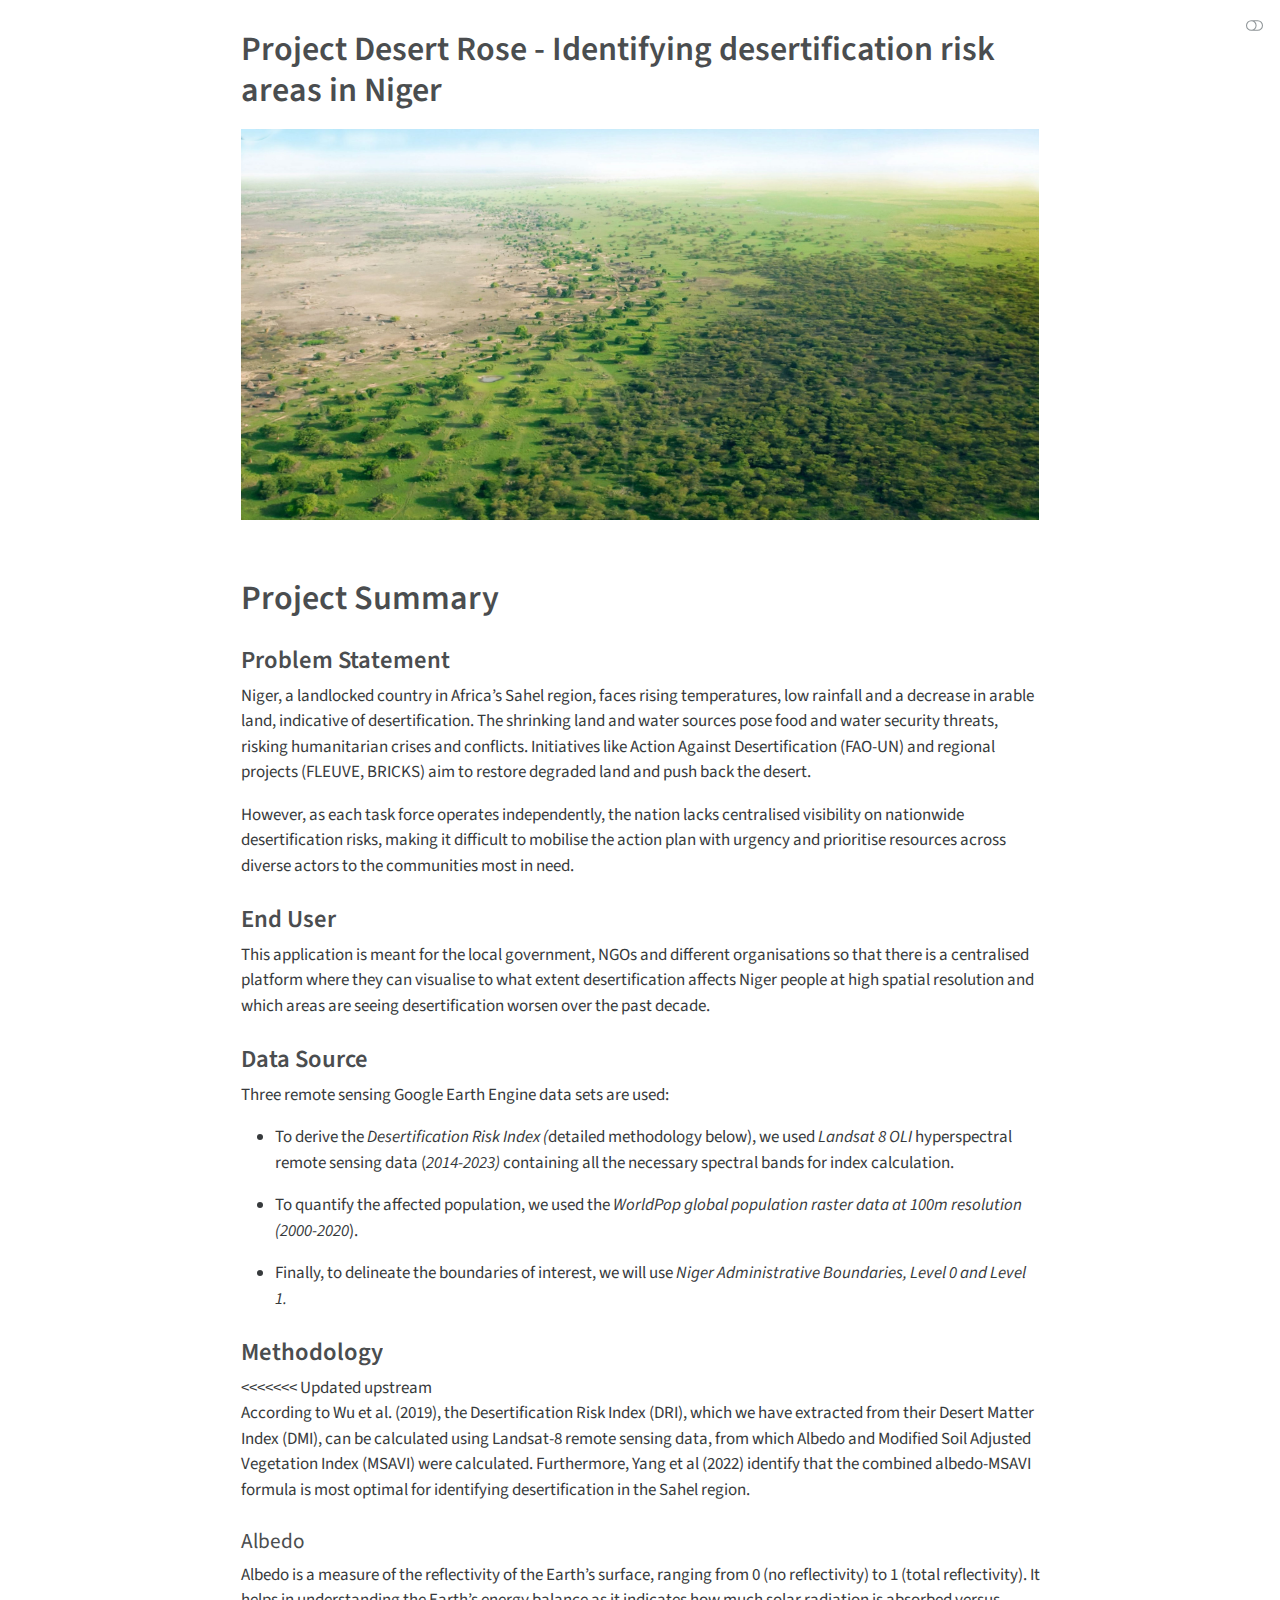
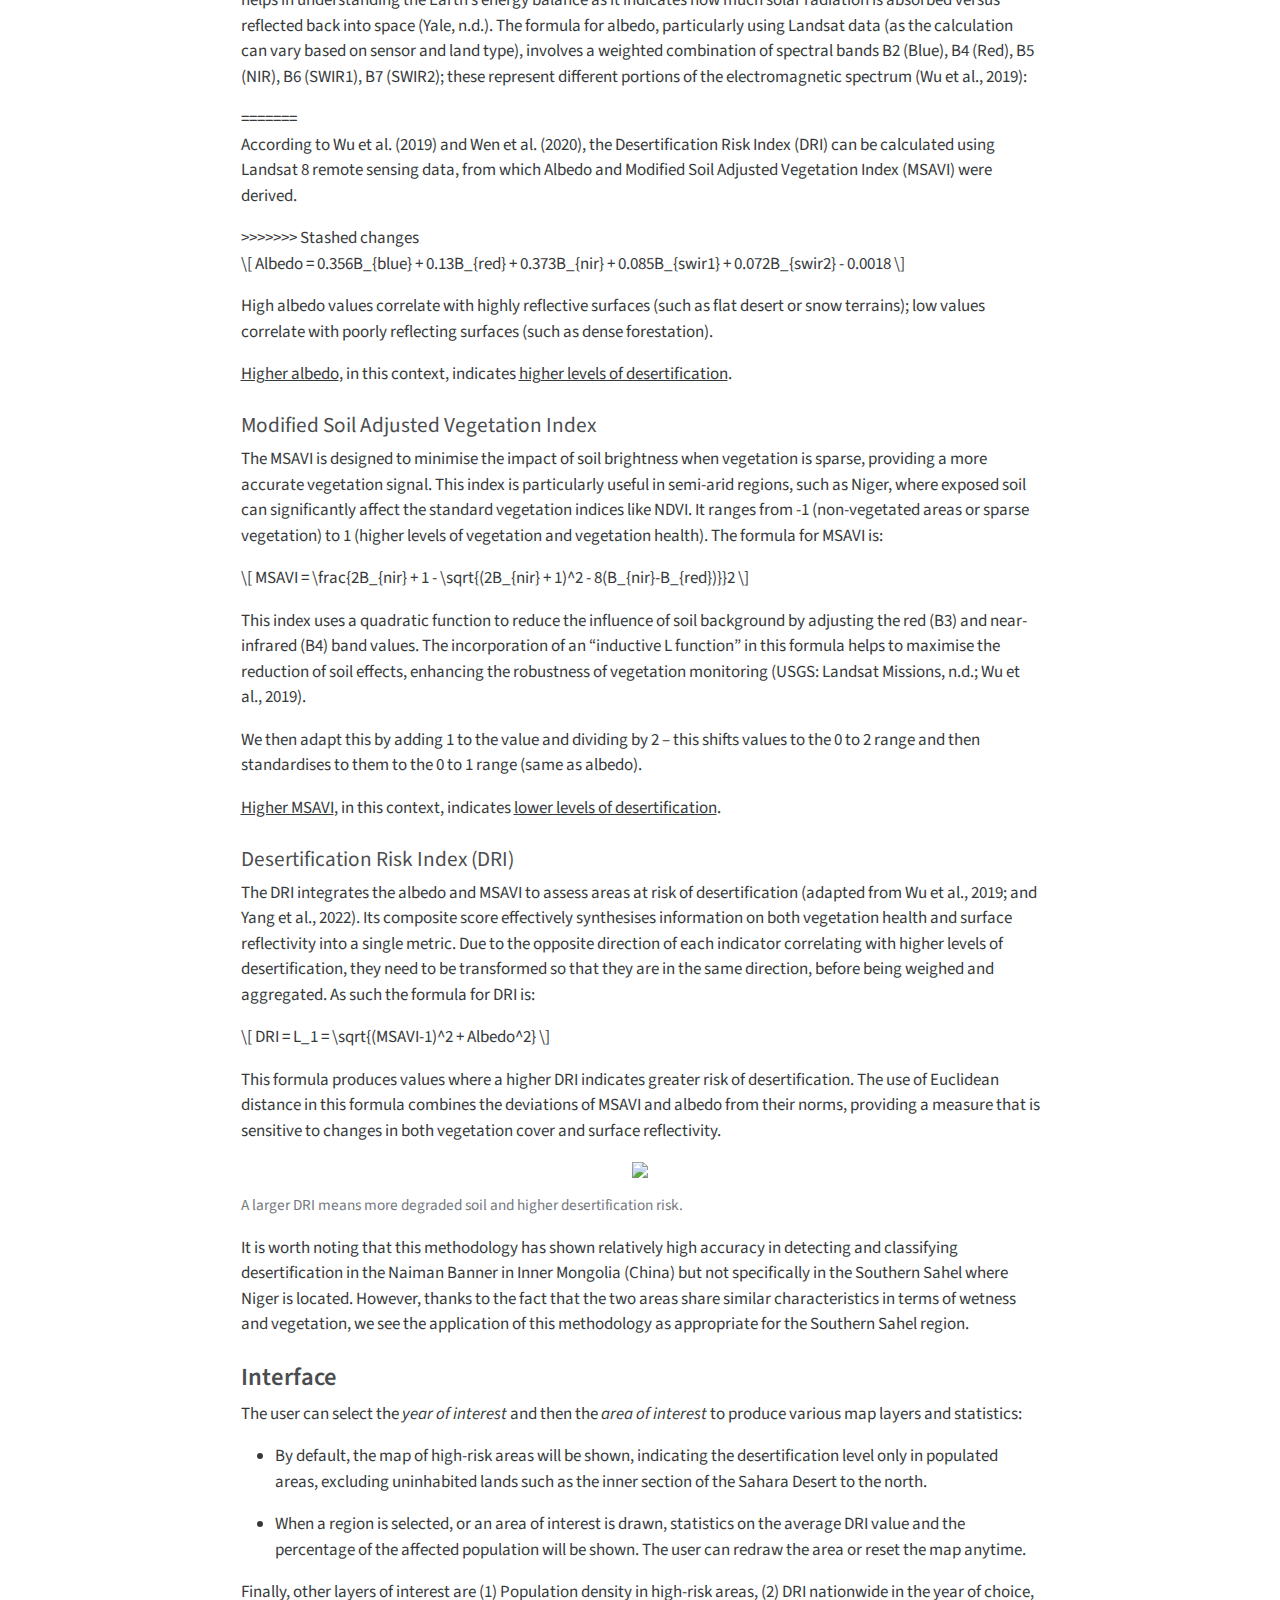
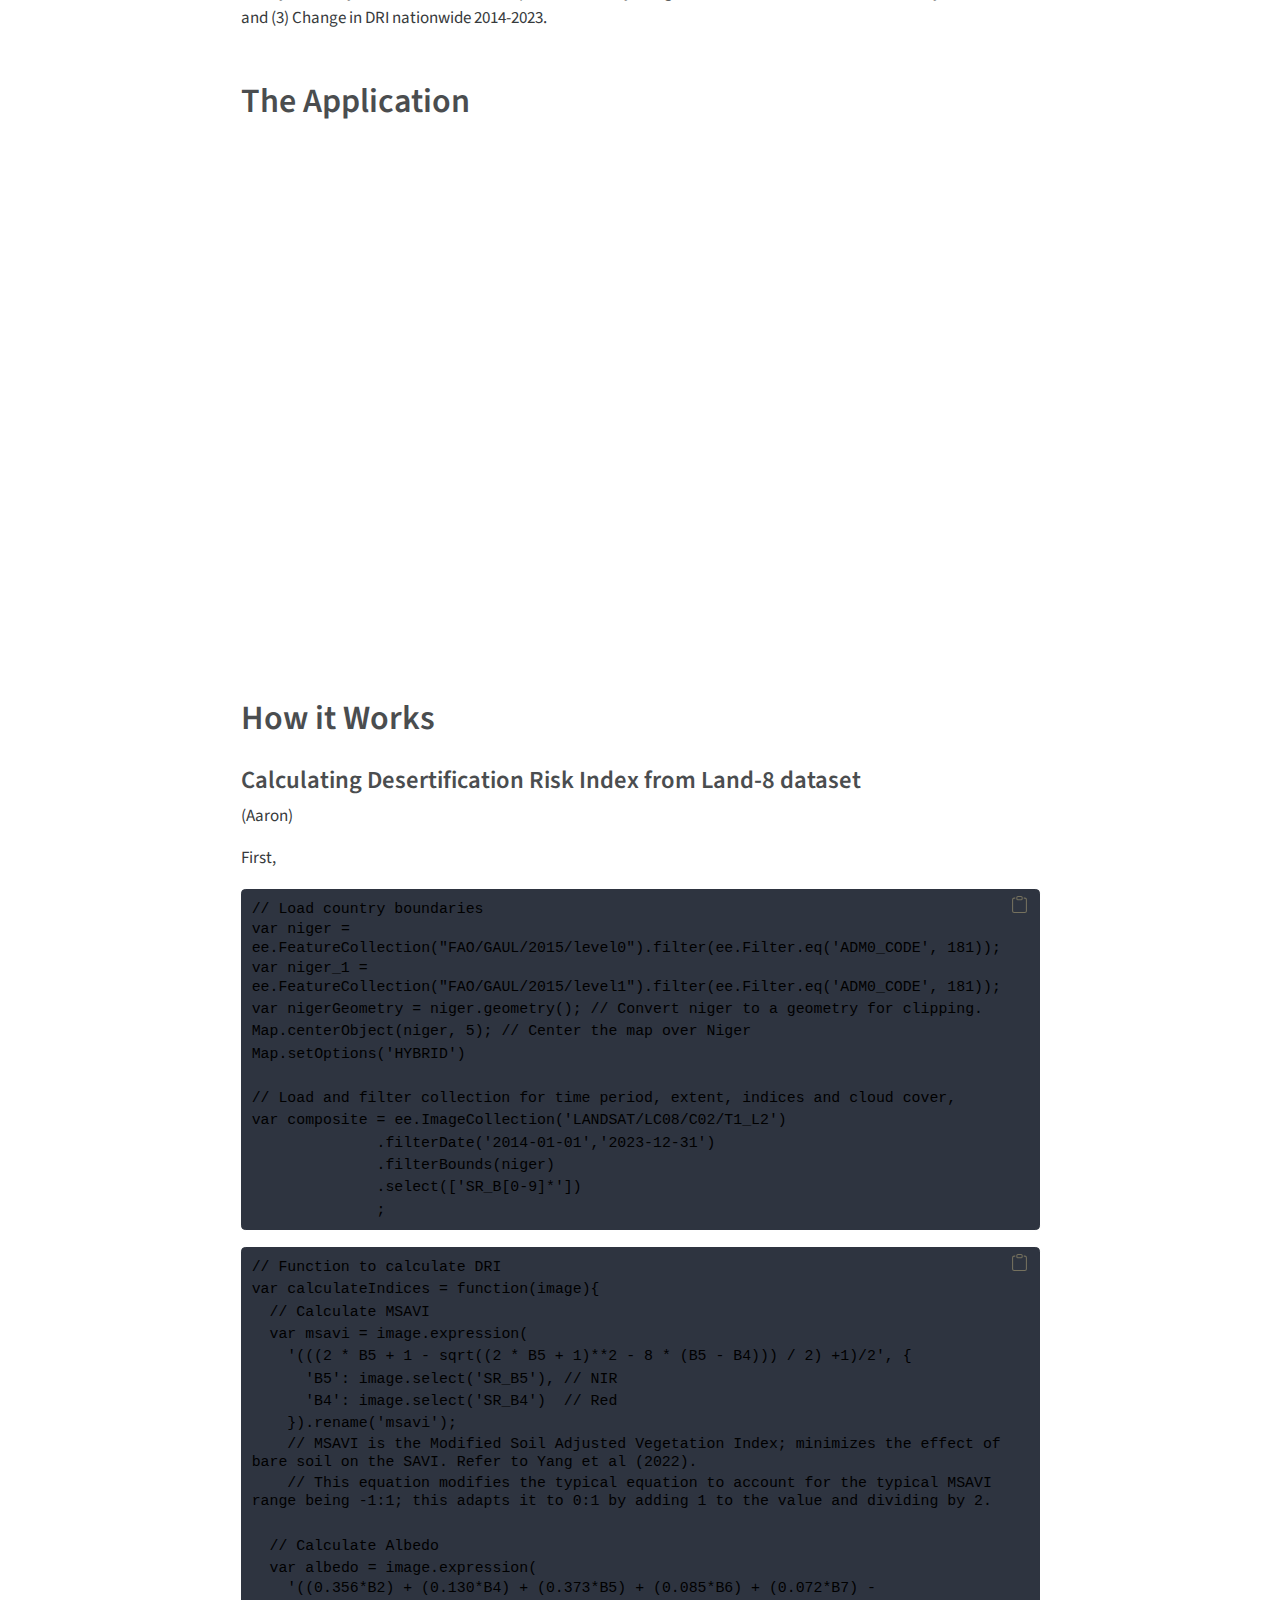
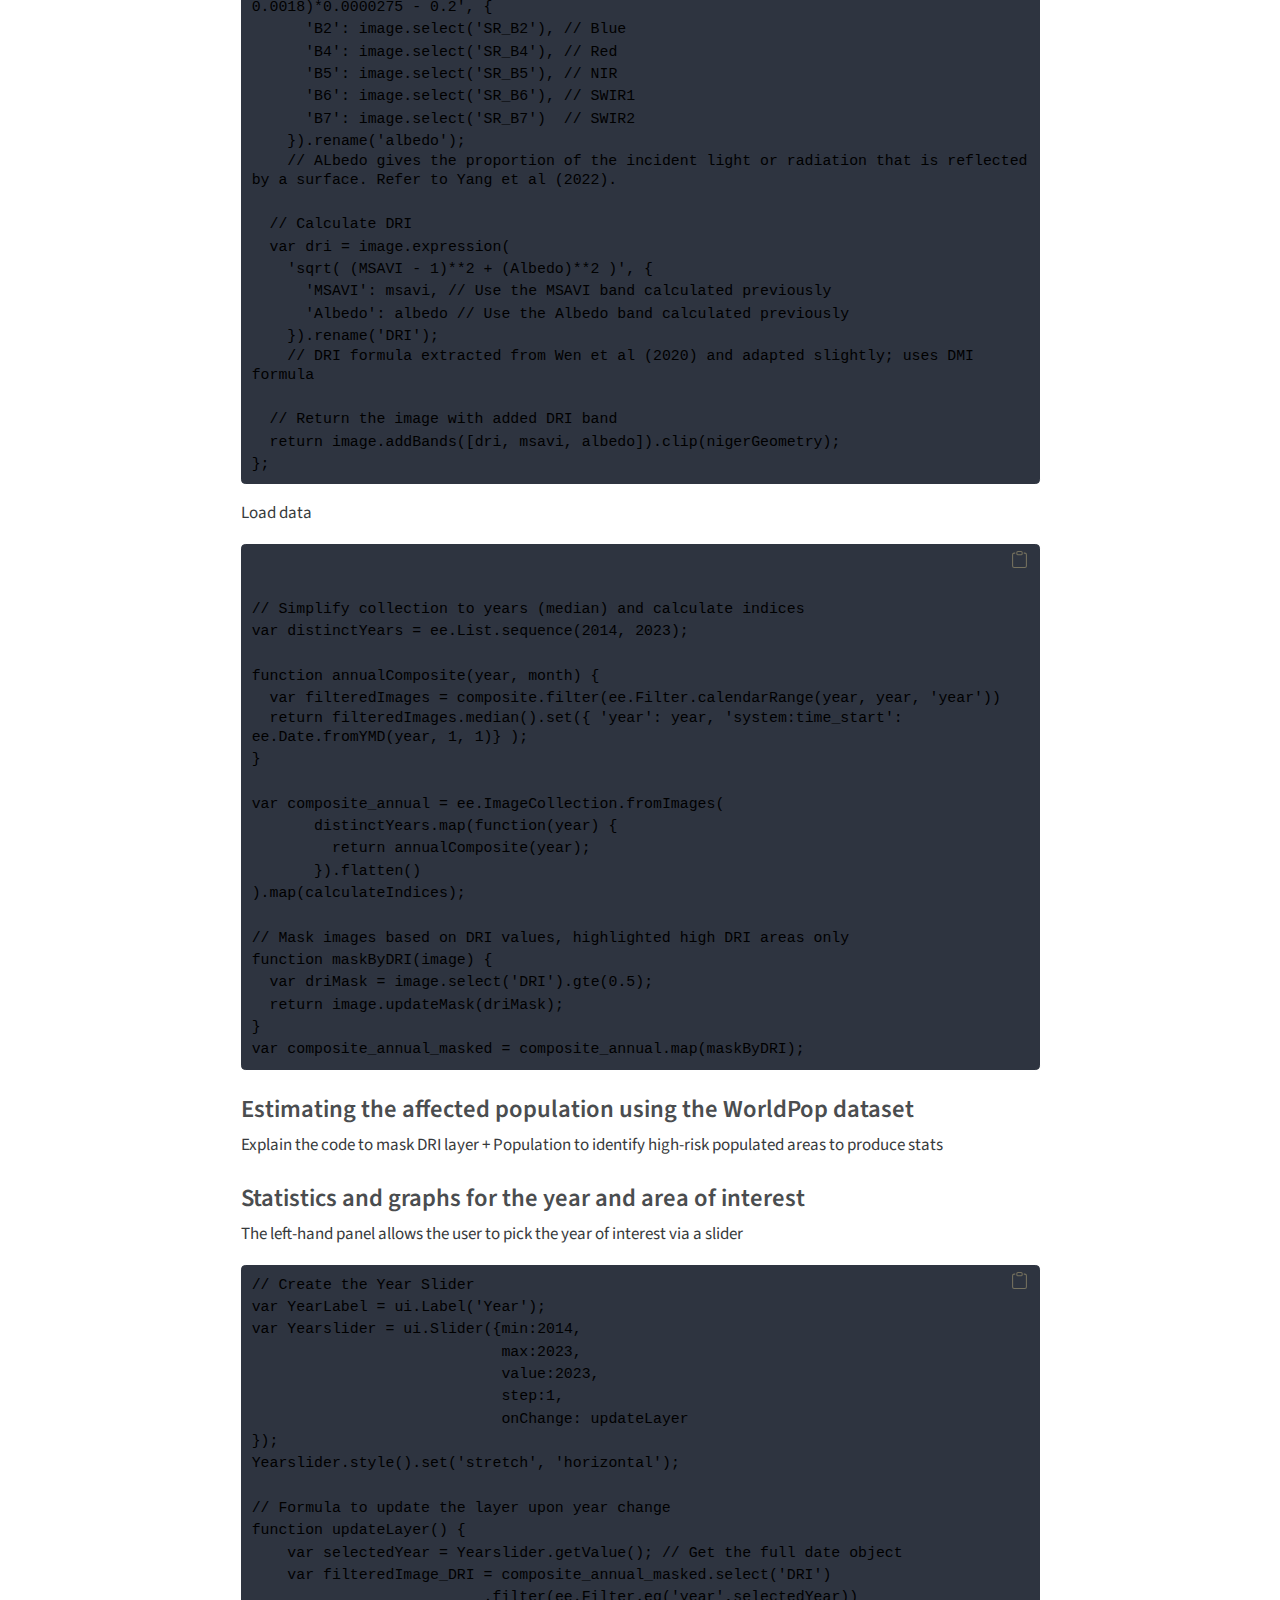
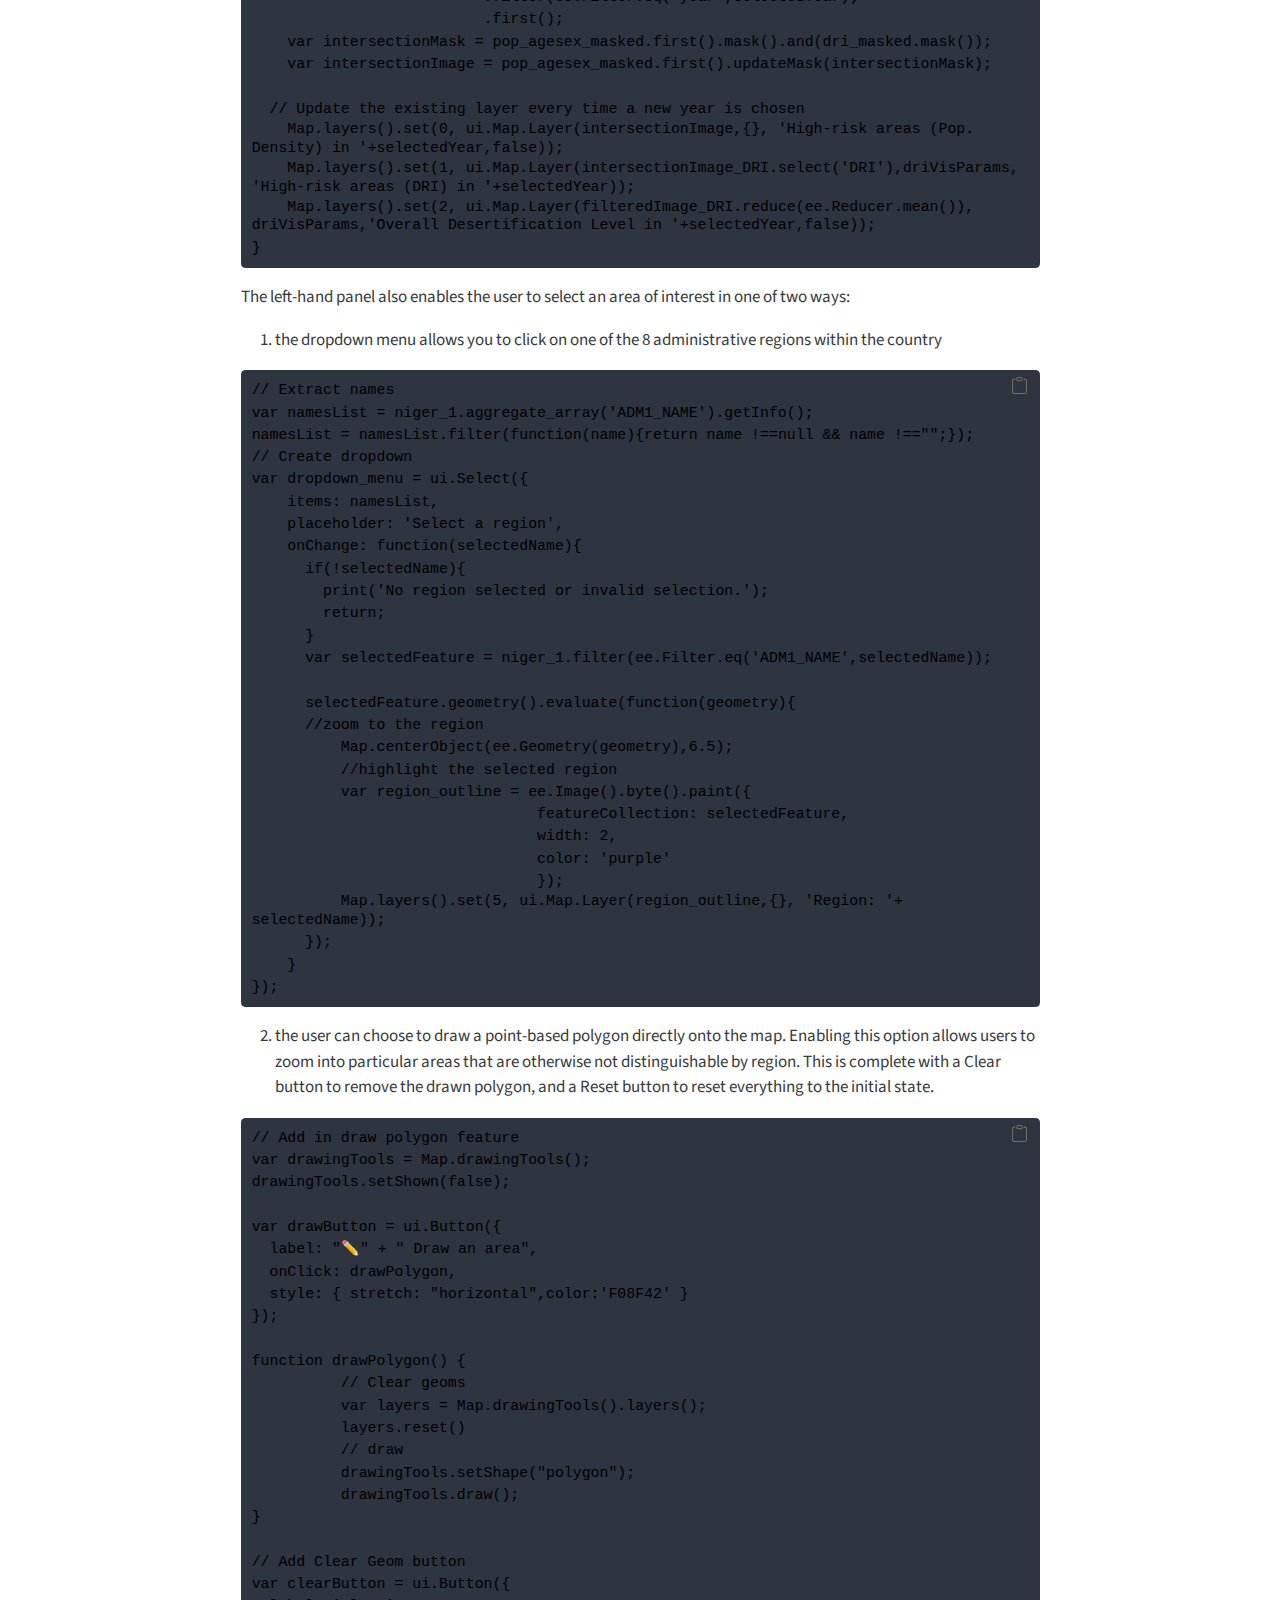
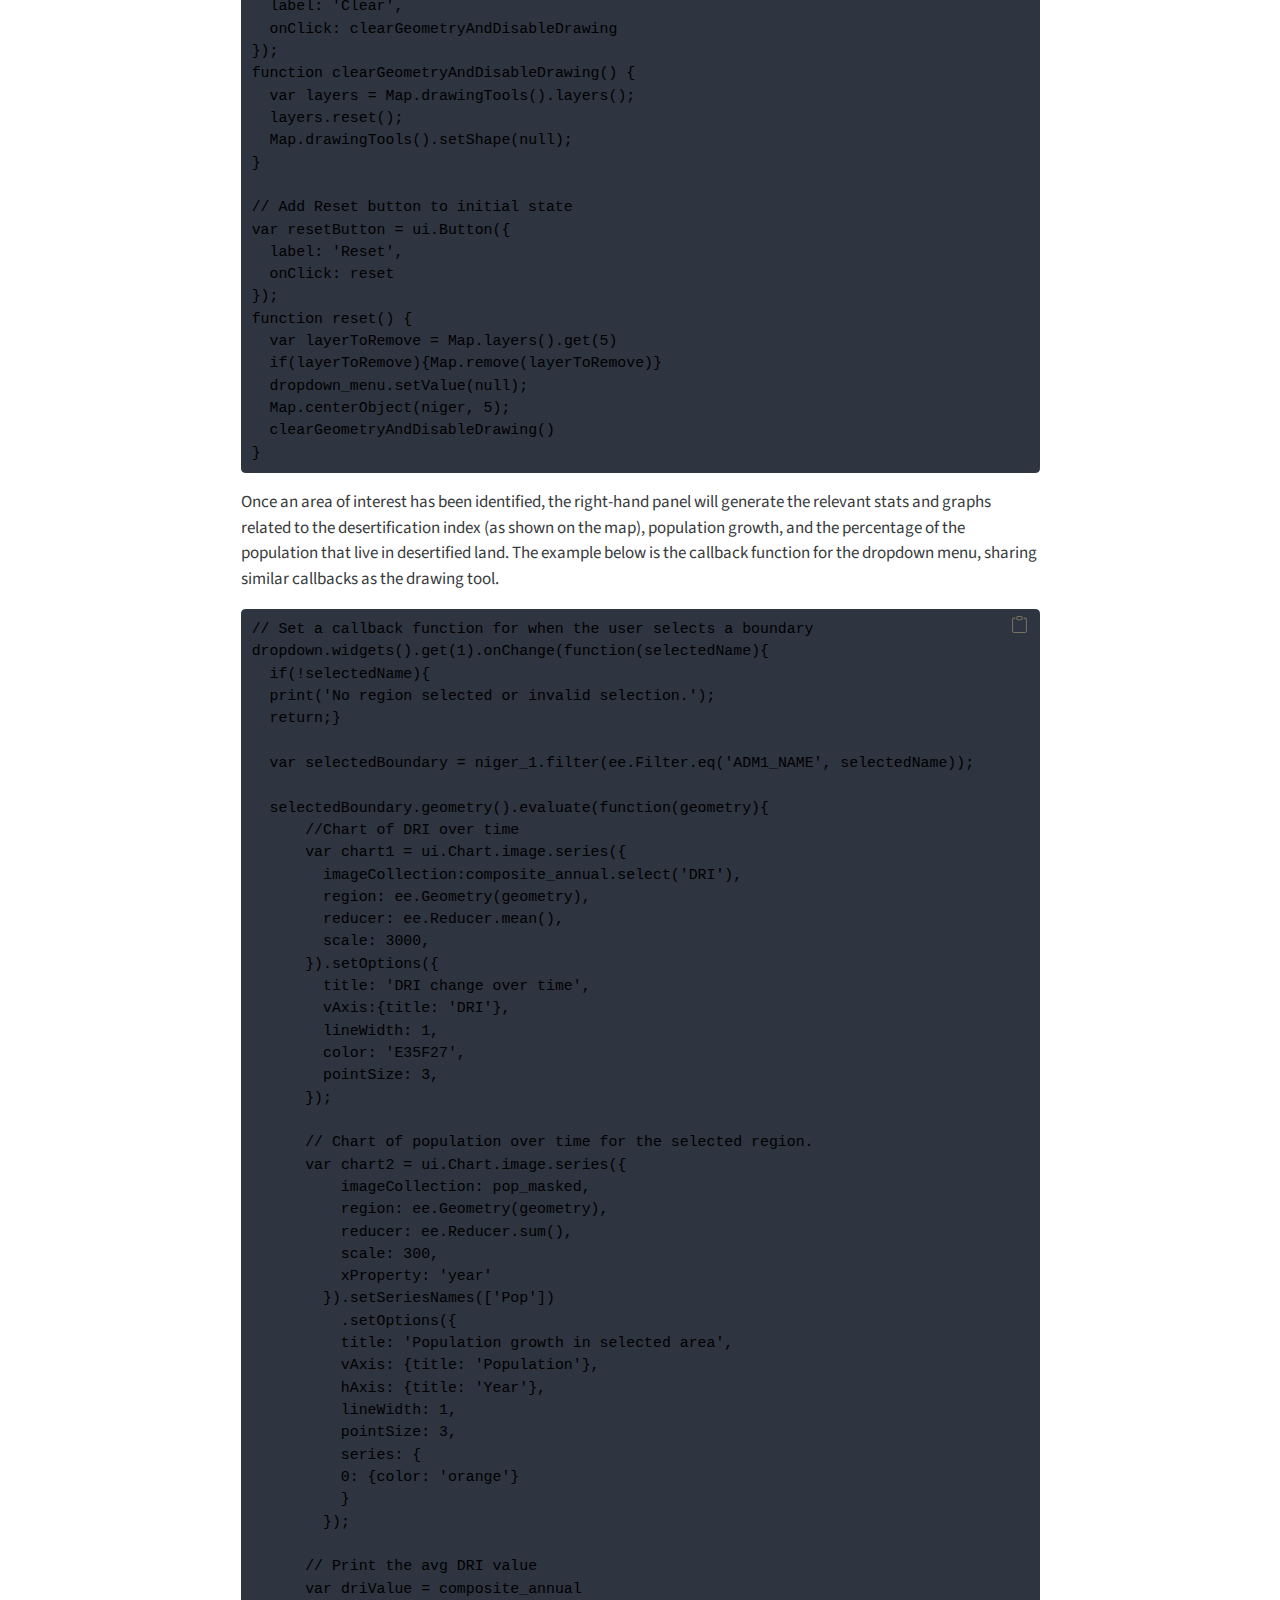
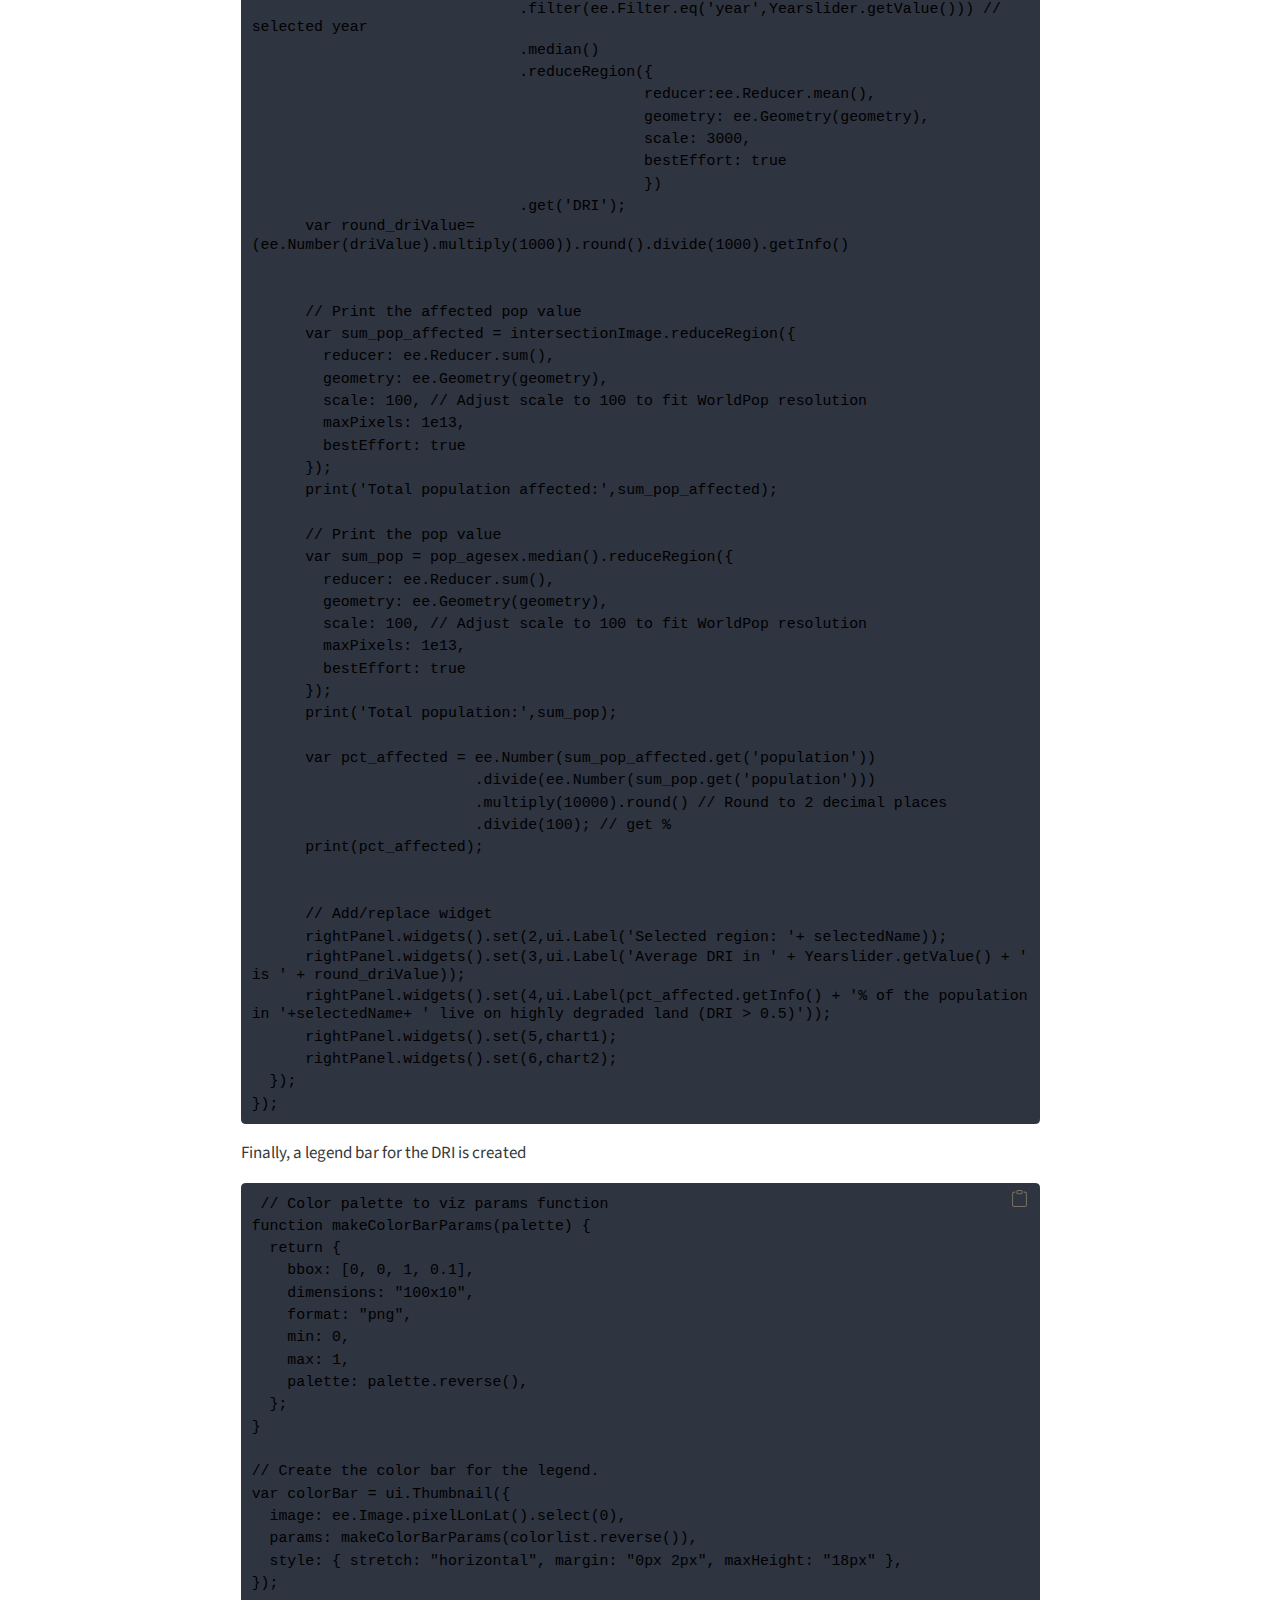
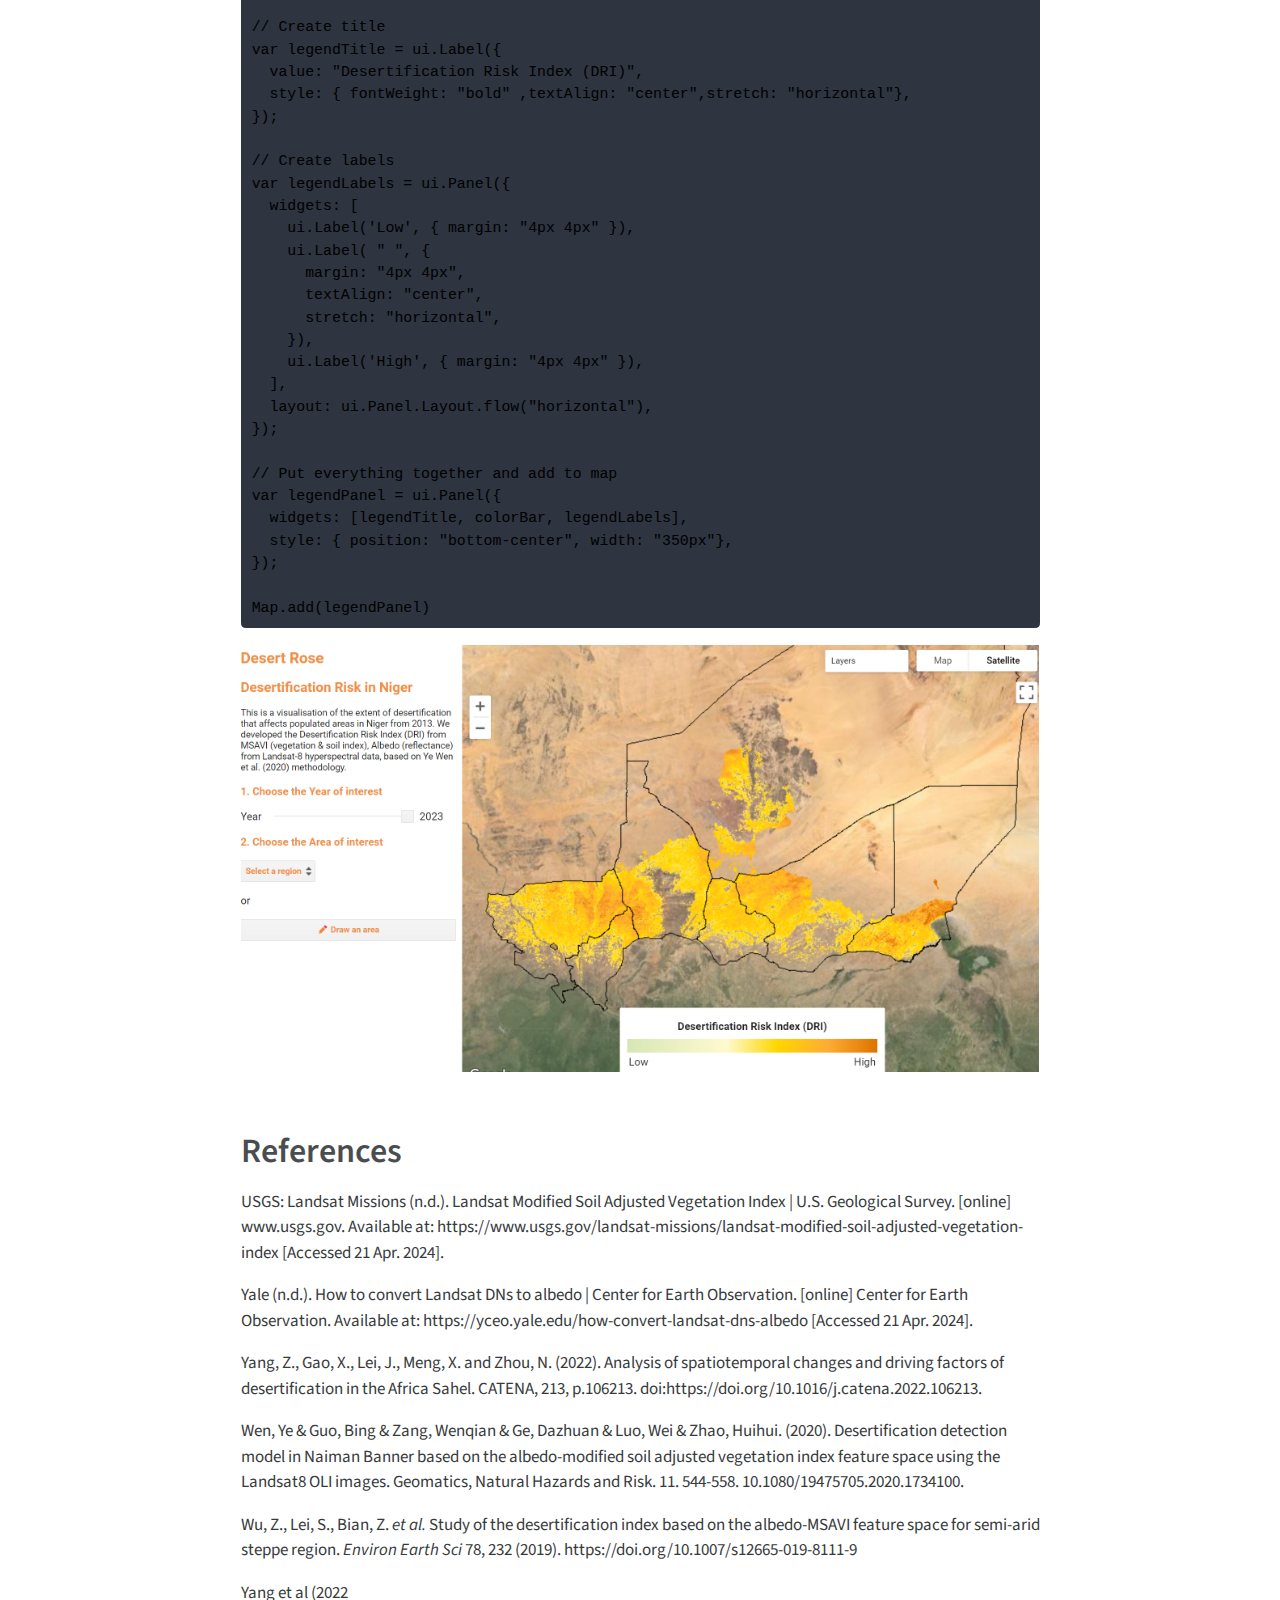
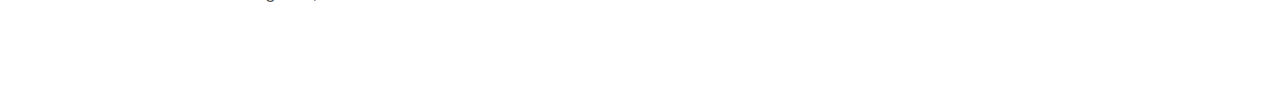
==== commit 503e4cbc: "Add code" ====
--- a/docs/index.html
+++ b/docs/index.html
@@ -138,23 +138,31 @@
 <section id="problem-statement" class="level3">
 <h3 class="anchored" data-anchor-id="problem-statement">Problem Statement</h3>
 <p>Niger, a landlocked country in Africa’s Sahel region, faces rising temperatures, low rainfall and a decrease in arable land, indicative of desertification. The shrinking land and water sources pose food and water security threats, risking humanitarian crises and conflicts. Initiatives like Action Against Desertification (FAO-UN) and regional projects (FLEUVE, BRICKS) aim to restore degraded land and push back the desert.</p>
-<p>However, as each task force operates independently, the nation lacks centralised visibility on desertification risks to mobilise the GGW action plan with urgency and prioritise resources systematically across diverse actors.</p>
+<p>However, as each task force operates independently, the nation lacks centralised visibility on nationwide desertification risks, making it difficult to mobilise the action plan with urgency and prioritise resources across diverse actors to the communities most in need.</p>
 </section>
 <section id="end-user" class="level3">
 <h3 class="anchored" data-anchor-id="end-user">End User</h3>
-<p>This application is meant for the local government, NGOs and the different organisations involved in the Great Green Wall initiative so that there is a centralised platform where they can visualise to what extent desertification affects Niger people at high spatial resolution.</p>
-<p>Future extensions of the tool include highlighting specific areas within the designated Great Green Wall path that are most suitable for planting trees and soil-enriching crops, making the insights more actionable for the implementing task forces and farmers nationwide.</p>
+<p>This application is meant for the local government, NGOs and different organisations so that there is a centralised platform where they can visualise to what extent desertification affects Niger people at high spatial resolution and which areas are seeing desertification worsen over the past decade.</p>
 </section>
 <section id="data-source" class="level3">
 <h3 class="anchored" data-anchor-id="data-source">Data Source</h3>
-<p>To derive the <em>Desertification Index (</em>detailed methodology below), we used <em>Landsat 8 OLI data (2013-present)</em> for hyperspectral remote sensing data containing all the necessary spectral bands. Furthermore, to quantify the affected population, we used the <em>WorldPop global population raster data at 100m resolution (2000-2020</em>). Finally, to delineate the boundaries of interest, we will use <em>Niger Administrative Boundaries, Level 0 through 2.</em></p>
+<p>Three remote sensing Google Earth Engine data sets are used:</p>
+<ul>
+<li><p>To derive the <em>Desertification Risk Index (</em>detailed methodology below), we used <em>Landsat 8 OLI</em> hyperspectral remote sensing data (<em>2014-2023)</em> containing all the necessary spectral bands for index calculation.</p></li>
+<li><p>To quantify the affected population, we used the <em>WorldPop global population raster data at 100m resolution (2000-2020</em>).</p></li>
+<li><p>Finally, to delineate the boundaries of interest, we will use <em>Niger Administrative Boundaries, Level 0 and Level 1.</em></p></li>
+</ul>
 </section>
 <section id="methodology" class="level3">
 <h3 class="anchored" data-anchor-id="methodology">Methodology</h3>
+<<<<<<< Updated upstream
 <p>According to Wu et al.&nbsp;(2019), the Desertification Risk Index (DRI), which we have extracted from their Desert Matter Index (DMI), can be calculated using Landsat-8 remote sensing data, from which Albedo and Modified Soil Adjusted Vegetation Index (MSAVI) were calculated. Furthermore, Yang et al (2022) identify that the combined albedo-MSAVI formula is most optimal for identifying desertification in the Sahel region.</p>
 <section id="albedo" class="level4">
 <h4 class="anchored" data-anchor-id="albedo">Albedo</h4>
 <p>Albedo is a measure of the reflectivity of the Earth’s surface, ranging from 0 (no reflectivity) to 1 (total reflectivity). It helps in understanding the Earth’s energy balance as it indicates how much solar radiation is absorbed versus reflected back into space (Yale, n.d.). The formula for albedo, particularly using Landsat data (as the calculation can vary based on sensor and land type), involves a weighted combination of spectral bands B2 (Blue), B4 (Red), B5 (NIR), B6 (SWIR1), B7 (SWIR2); these represent different portions of the electromagnetic spectrum (Wu et al., 2019):</p>
+=======
+<p>According to Wu et al.&nbsp;(2019) and Wen et al.&nbsp;(2020), the Desertification Risk Index (DRI) can be calculated using Landsat 8 remote sensing data, from which Albedo and Modified Soil Adjusted Vegetation Index (MSAVI) were derived.</p>
+>>>>>>> Stashed changes
 <p><span class="math display">\[ Albedo = 0.356B_{blue} + 0.13B_{red} + 0.373B_{nir} + 0.085B_{swir1} + 0.072B_{swir2} - 0.0018 \]</span></p>
 <p>High albedo values correlate with highly reflective surfaces (such as flat desert or snow terrains); low values correlate with poorly reflecting surfaces (such as dense forestation).</p>
 <p><u>Higher albedo</u>, in this context, indicates <u>higher levels of desertification</u>.</p>
@@ -183,13 +191,18 @@
 </section>
 <section id="interface" class="level3">
 <h3 class="anchored" data-anchor-id="interface">Interface</h3>
-<p>First, the user picks the <em>year of interest</em> using a slider. This will produce populated areas with high desertification risks. To acquire statistics on the extent of human impact, the user can choose a <em>region of interest</em> from the drop-down menu or draw the area of interest using the tool provided, to know the population share that lives on degraded land.</p>
+<p>The user can select the <em>year of interest</em> and then the <em>area of interest</em> to produce various map layers and statistics:</p>
+<ul>
+<li><p>By default, the map of high-risk areas will be shown, indicating the desertification level only in populated areas, excluding uninhabited lands such as the inner section of the Sahara Desert to the north.</p></li>
+<li><p>When a region is selected, or an area of interest is drawn, statistics on the average DRI value and the percentage of the affected population will be shown. The user can redraw the area or reset the map anytime.</p></li>
+</ul>
+<p>Finally, other layers of interest are (1) Population density in high-risk areas, (2) DRI nationwide in the year of choice, and (3) Change in DRI nationwide 2014-2023.</p>
 </section>
 </section>
 <section id="the-application" class="level1 page-columns page-full">
 <h1>The Application</h1>
 <div class="column-page">
-<iframe src="https://ee-shaunhoang.projects.earthengine.app/view/project-desert-rose" width="130%" height="600px">
+<iframe src="https://ee-shaunhoang.projects.earthengine.app/view/project-desert-rose" width="125%" height="500px">
 </iframe>
 </div>
 </section>
@@ -197,27 +210,324 @@
 <h1>How it Works</h1>
 <section id="calculating-desertification-risk-index-from-land-8-dataset" class="level3">
 <h3 class="anchored" data-anchor-id="calculating-desertification-risk-index-from-land-8-dataset">Calculating Desertification Risk Index from Land-8 dataset</h3>
-<p>Explain the DRI calculation + the transformation we made to normalise the indices…</p>
-<div class="sourceCode" id="cb1"><pre class="sourceCode js code-with-copy"><code class="sourceCode javascript"><span id="cb1-1"><a href="#cb1-1" aria-hidden="true" tabindex="-1"></a><span class="bu">Map</span><span class="op">.</span><span class="fu">setCenter</span>(<span class="fl">35.51898</span><span class="op">,</span> <span class="fl">33.90153</span><span class="op">,</span> <span class="dv">15</span>)<span class="op">;</span></span>
-<span id="cb1-2"><a href="#cb1-2" aria-hidden="true" tabindex="-1"></a></span>
-<span id="cb1-3"><a href="#cb1-3" aria-hidden="true" tabindex="-1"></a><span class="bu">Map</span><span class="op">.</span><span class="fu">setOptions</span>(<span class="st">"satellite"</span>)<span class="op">;</span></span>
-<span id="cb1-4"><a href="#cb1-4" aria-hidden="true" tabindex="-1"></a></span>
-<span id="cb1-5"><a href="#cb1-5" aria-hidden="true" tabindex="-1"></a><span class="kw">var</span> aoi <span class="op">=</span> ee<span class="op">.</span><span class="at">Geometry</span><span class="op">.</span><span class="fu">Point</span>(<span class="fl">35.51898</span><span class="op">,</span> <span class="fl">33.90153</span>)<span class="op">.</span><span class="fu">buffer</span>(<span class="dv">3000</span>)<span class="op">;</span></span></code><button title="Copy to Clipboard" class="code-copy-button"><i class="bi"></i></button></pre></div>
+<p>(Aaron)</p>
+<p>First,</p>
+<div class="sourceCode" id="cb1"><pre class="sourceCode javascript code-with-copy"><code class="sourceCode javascript"><span id="cb1-1"><a href="#cb1-1" aria-hidden="true" tabindex="-1"></a><span class="co">// Load country boundaries</span></span>
+<span id="cb1-2"><a href="#cb1-2" aria-hidden="true" tabindex="-1"></a><span class="kw">var</span> niger <span class="op">=</span> ee<span class="op">.</span><span class="fu">FeatureCollection</span>(<span class="st">"FAO/GAUL/2015/level0"</span>)<span class="op">.</span><span class="fu">filter</span>(ee<span class="op">.</span><span class="at">Filter</span><span class="op">.</span><span class="fu">eq</span>(<span class="st">'ADM0_CODE'</span><span class="op">,</span> <span class="dv">181</span>))<span class="op">;</span></span>
+<span id="cb1-3"><a href="#cb1-3" aria-hidden="true" tabindex="-1"></a><span class="kw">var</span> niger_1 <span class="op">=</span> ee<span class="op">.</span><span class="fu">FeatureCollection</span>(<span class="st">"FAO/GAUL/2015/level1"</span>)<span class="op">.</span><span class="fu">filter</span>(ee<span class="op">.</span><span class="at">Filter</span><span class="op">.</span><span class="fu">eq</span>(<span class="st">'ADM0_CODE'</span><span class="op">,</span> <span class="dv">181</span>))<span class="op">;</span></span>
+<span id="cb1-4"><a href="#cb1-4" aria-hidden="true" tabindex="-1"></a><span class="kw">var</span> nigerGeometry <span class="op">=</span> niger<span class="op">.</span><span class="fu">geometry</span>()<span class="op">;</span> <span class="co">// Convert niger to a geometry for clipping.</span></span>
+<span id="cb1-5"><a href="#cb1-5" aria-hidden="true" tabindex="-1"></a><span class="bu">Map</span><span class="op">.</span><span class="fu">centerObject</span>(niger<span class="op">,</span> <span class="dv">5</span>)<span class="op">;</span> <span class="co">// Center the map over Niger</span></span>
+<span id="cb1-6"><a href="#cb1-6" aria-hidden="true" tabindex="-1"></a><span class="bu">Map</span><span class="op">.</span><span class="fu">setOptions</span>(<span class="st">'HYBRID'</span>)</span>
+<span id="cb1-7"><a href="#cb1-7" aria-hidden="true" tabindex="-1"></a></span>
+<span id="cb1-8"><a href="#cb1-8" aria-hidden="true" tabindex="-1"></a><span class="co">// Load and filter collection for time period, extent, indices and cloud cover,</span></span>
+<span id="cb1-9"><a href="#cb1-9" aria-hidden="true" tabindex="-1"></a><span class="kw">var</span> composite <span class="op">=</span> ee<span class="op">.</span><span class="fu">ImageCollection</span>(<span class="st">'LANDSAT/LC08/C02/T1_L2'</span>)</span>
+<span id="cb1-10"><a href="#cb1-10" aria-hidden="true" tabindex="-1"></a>              <span class="op">.</span><span class="fu">filterDate</span>(<span class="st">'2014-01-01'</span><span class="op">,</span><span class="st">'2023-12-31'</span>)</span>
+<span id="cb1-11"><a href="#cb1-11" aria-hidden="true" tabindex="-1"></a>              <span class="op">.</span><span class="fu">filterBounds</span>(niger)</span>
+<span id="cb1-12"><a href="#cb1-12" aria-hidden="true" tabindex="-1"></a>              <span class="op">.</span><span class="fu">select</span>([<span class="st">'SR_B[0-9]*'</span>])</span>
+<span id="cb1-13"><a href="#cb1-13" aria-hidden="true" tabindex="-1"></a>              <span class="op">;</span></span></code><button title="Copy to Clipboard" class="code-copy-button"><i class="bi"></i></button></pre></div>
+<div class="sourceCode" id="cb2"><pre class="sourceCode js code-with-copy"><code class="sourceCode javascript"><span id="cb2-1"><a href="#cb2-1" aria-hidden="true" tabindex="-1"></a><span class="co">// Function to calculate DRI</span></span>
+<span id="cb2-2"><a href="#cb2-2" aria-hidden="true" tabindex="-1"></a><span class="kw">var</span> calculateIndices <span class="op">=</span> <span class="kw">function</span>(image){</span>
+<span id="cb2-3"><a href="#cb2-3" aria-hidden="true" tabindex="-1"></a>  <span class="co">// Calculate MSAVI</span></span>
+<span id="cb2-4"><a href="#cb2-4" aria-hidden="true" tabindex="-1"></a>  <span class="kw">var</span> msavi <span class="op">=</span> image<span class="op">.</span><span class="fu">expression</span>(</span>
+<span id="cb2-5"><a href="#cb2-5" aria-hidden="true" tabindex="-1"></a>    <span class="st">'(((2 * B5 + 1 - sqrt((2 * B5 + 1)**2 - 8 * (B5 - B4))) / 2) +1)/2'</span><span class="op">,</span> {</span>
+<span id="cb2-6"><a href="#cb2-6" aria-hidden="true" tabindex="-1"></a>      <span class="st">'B5'</span><span class="op">:</span> image<span class="op">.</span><span class="fu">select</span>(<span class="st">'SR_B5'</span>)<span class="op">,</span> <span class="co">// NIR</span></span>
+<span id="cb2-7"><a href="#cb2-7" aria-hidden="true" tabindex="-1"></a>      <span class="st">'B4'</span><span class="op">:</span> image<span class="op">.</span><span class="fu">select</span>(<span class="st">'SR_B4'</span>)  <span class="co">// Red</span></span>
+<span id="cb2-8"><a href="#cb2-8" aria-hidden="true" tabindex="-1"></a>    })<span class="op">.</span><span class="fu">rename</span>(<span class="st">'msavi'</span>)<span class="op">;</span></span>
+<span id="cb2-9"><a href="#cb2-9" aria-hidden="true" tabindex="-1"></a>    <span class="co">// MSAVI is the Modified Soil Adjusted Vegetation Index; minimizes the effect of bare soil on the SAVI. Refer to Yang et al (2022).</span></span>
+<span id="cb2-10"><a href="#cb2-10" aria-hidden="true" tabindex="-1"></a>    <span class="co">// This equation modifies the typical equation to account for the typical MSAVI range being -1:1; this adapts it to 0:1 by adding 1 to the value and dividing by 2. </span></span>
+<span id="cb2-11"><a href="#cb2-11" aria-hidden="true" tabindex="-1"></a>  </span>
+<span id="cb2-12"><a href="#cb2-12" aria-hidden="true" tabindex="-1"></a>  <span class="co">// Calculate Albedo</span></span>
+<span id="cb2-13"><a href="#cb2-13" aria-hidden="true" tabindex="-1"></a>  <span class="kw">var</span> albedo <span class="op">=</span> image<span class="op">.</span><span class="fu">expression</span>(</span>
+<span id="cb2-14"><a href="#cb2-14" aria-hidden="true" tabindex="-1"></a>    <span class="st">'((0.356*B2) + (0.130*B4) + (0.373*B5) + (0.085*B6) + (0.072*B7) - 0.0018)*0.0000275 - 0.2'</span><span class="op">,</span> {</span>
+<span id="cb2-15"><a href="#cb2-15" aria-hidden="true" tabindex="-1"></a>      <span class="st">'B2'</span><span class="op">:</span> image<span class="op">.</span><span class="fu">select</span>(<span class="st">'SR_B2'</span>)<span class="op">,</span> <span class="co">// Blue</span></span>
+<span id="cb2-16"><a href="#cb2-16" aria-hidden="true" tabindex="-1"></a>      <span class="st">'B4'</span><span class="op">:</span> image<span class="op">.</span><span class="fu">select</span>(<span class="st">'SR_B4'</span>)<span class="op">,</span> <span class="co">// Red</span></span>
+<span id="cb2-17"><a href="#cb2-17" aria-hidden="true" tabindex="-1"></a>      <span class="st">'B5'</span><span class="op">:</span> image<span class="op">.</span><span class="fu">select</span>(<span class="st">'SR_B5'</span>)<span class="op">,</span> <span class="co">// NIR</span></span>
+<span id="cb2-18"><a href="#cb2-18" aria-hidden="true" tabindex="-1"></a>      <span class="st">'B6'</span><span class="op">:</span> image<span class="op">.</span><span class="fu">select</span>(<span class="st">'SR_B6'</span>)<span class="op">,</span> <span class="co">// SWIR1</span></span>
+<span id="cb2-19"><a href="#cb2-19" aria-hidden="true" tabindex="-1"></a>      <span class="st">'B7'</span><span class="op">:</span> image<span class="op">.</span><span class="fu">select</span>(<span class="st">'SR_B7'</span>)  <span class="co">// SWIR2</span></span>
+<span id="cb2-20"><a href="#cb2-20" aria-hidden="true" tabindex="-1"></a>    })<span class="op">.</span><span class="fu">rename</span>(<span class="st">'albedo'</span>)<span class="op">;</span></span>
+<span id="cb2-21"><a href="#cb2-21" aria-hidden="true" tabindex="-1"></a>    <span class="co">// ALbedo gives the proportion of the incident light or radiation that is reflected by a surface. Refer to Yang et al (2022).</span></span>
+<span id="cb2-22"><a href="#cb2-22" aria-hidden="true" tabindex="-1"></a></span>
+<span id="cb2-23"><a href="#cb2-23" aria-hidden="true" tabindex="-1"></a>  <span class="co">// Calculate DRI</span></span>
+<span id="cb2-24"><a href="#cb2-24" aria-hidden="true" tabindex="-1"></a>  <span class="kw">var</span> dri <span class="op">=</span> image<span class="op">.</span><span class="fu">expression</span>(</span>
+<span id="cb2-25"><a href="#cb2-25" aria-hidden="true" tabindex="-1"></a>    <span class="st">'sqrt( (MSAVI - 1)**2 + (Albedo)**2 )'</span><span class="op">,</span> {</span>
+<span id="cb2-26"><a href="#cb2-26" aria-hidden="true" tabindex="-1"></a>      <span class="st">'MSAVI'</span><span class="op">:</span> msavi<span class="op">,</span> <span class="co">// Use the MSAVI band calculated previously</span></span>
+<span id="cb2-27"><a href="#cb2-27" aria-hidden="true" tabindex="-1"></a>      <span class="st">'Albedo'</span><span class="op">:</span> albedo <span class="co">// Use the Albedo band calculated previously</span></span>
+<span id="cb2-28"><a href="#cb2-28" aria-hidden="true" tabindex="-1"></a>    })<span class="op">.</span><span class="fu">rename</span>(<span class="st">'DRI'</span>)<span class="op">;</span></span>
+<span id="cb2-29"><a href="#cb2-29" aria-hidden="true" tabindex="-1"></a>    <span class="co">// DRI formula extracted from Wen et al (2020) and adapted slightly; uses DMI formula</span></span>
+<span id="cb2-30"><a href="#cb2-30" aria-hidden="true" tabindex="-1"></a>    </span>
+<span id="cb2-31"><a href="#cb2-31" aria-hidden="true" tabindex="-1"></a>  <span class="co">// Return the image with added DRI band</span></span>
+<span id="cb2-32"><a href="#cb2-32" aria-hidden="true" tabindex="-1"></a>  <span class="cf">return</span> image<span class="op">.</span><span class="fu">addBands</span>([dri<span class="op">,</span> msavi<span class="op">,</span> albedo])<span class="op">.</span><span class="fu">clip</span>(nigerGeometry)<span class="op">;</span></span>
+<span id="cb2-33"><a href="#cb2-33" aria-hidden="true" tabindex="-1"></a>}<span class="op">;</span></span></code><button title="Copy to Clipboard" class="code-copy-button"><i class="bi"></i></button></pre></div>
+<p>Load data</p>
+<div class="sourceCode" id="cb3"><pre class="sourceCode js code-with-copy"><code class="sourceCode javascript"><span id="cb3-1"><a href="#cb3-1" aria-hidden="true" tabindex="-1"></a></span>
+<span id="cb3-2"><a href="#cb3-2" aria-hidden="true" tabindex="-1"></a>              </span>
+<span id="cb3-3"><a href="#cb3-3" aria-hidden="true" tabindex="-1"></a><span class="co">// Simplify collection to years (median) and calculate indices </span></span>
+<span id="cb3-4"><a href="#cb3-4" aria-hidden="true" tabindex="-1"></a><span class="kw">var</span> distinctYears <span class="op">=</span> ee<span class="op">.</span><span class="at">List</span><span class="op">.</span><span class="fu">sequence</span>(<span class="dv">2014</span><span class="op">,</span> <span class="dv">2023</span>)<span class="op">;</span></span>
+<span id="cb3-5"><a href="#cb3-5" aria-hidden="true" tabindex="-1"></a></span>
+<span id="cb3-6"><a href="#cb3-6" aria-hidden="true" tabindex="-1"></a><span class="kw">function</span> <span class="fu">annualComposite</span>(year<span class="op">,</span> month) {</span>
+<span id="cb3-7"><a href="#cb3-7" aria-hidden="true" tabindex="-1"></a>  <span class="kw">var</span> filteredImages <span class="op">=</span> composite<span class="op">.</span><span class="fu">filter</span>(ee<span class="op">.</span><span class="at">Filter</span><span class="op">.</span><span class="fu">calendarRange</span>(year<span class="op">,</span> year<span class="op">,</span> <span class="st">'year'</span>))</span>
+<span id="cb3-8"><a href="#cb3-8" aria-hidden="true" tabindex="-1"></a>  <span class="cf">return</span> filteredImages<span class="op">.</span><span class="fu">median</span>()<span class="op">.</span><span class="fu">set</span>({ <span class="st">'year'</span><span class="op">:</span> year<span class="op">,</span> <span class="st">'system:time_start'</span><span class="op">:</span> ee<span class="op">.</span><span class="at">Date</span><span class="op">.</span><span class="fu">fromYMD</span>(year<span class="op">,</span> <span class="dv">1</span><span class="op">,</span> <span class="dv">1</span>)} )<span class="op">;</span> </span>
+<span id="cb3-9"><a href="#cb3-9" aria-hidden="true" tabindex="-1"></a>}</span>
+<span id="cb3-10"><a href="#cb3-10" aria-hidden="true" tabindex="-1"></a></span>
+<span id="cb3-11"><a href="#cb3-11" aria-hidden="true" tabindex="-1"></a><span class="kw">var</span> composite_annual <span class="op">=</span> ee<span class="op">.</span><span class="at">ImageCollection</span><span class="op">.</span><span class="fu">fromImages</span>(</span>
+<span id="cb3-12"><a href="#cb3-12" aria-hidden="true" tabindex="-1"></a>       distinctYears<span class="op">.</span><span class="fu">map</span>(<span class="kw">function</span>(year) {</span>
+<span id="cb3-13"><a href="#cb3-13" aria-hidden="true" tabindex="-1"></a>         <span class="cf">return</span> <span class="fu">annualComposite</span>(year)<span class="op">;</span></span>
+<span id="cb3-14"><a href="#cb3-14" aria-hidden="true" tabindex="-1"></a>       })<span class="op">.</span><span class="fu">flatten</span>()</span>
+<span id="cb3-15"><a href="#cb3-15" aria-hidden="true" tabindex="-1"></a>)<span class="op">.</span><span class="fu">map</span>(calculateIndices)<span class="op">;</span></span>
+<span id="cb3-16"><a href="#cb3-16" aria-hidden="true" tabindex="-1"></a></span>
+<span id="cb3-17"><a href="#cb3-17" aria-hidden="true" tabindex="-1"></a><span class="co">// Mask images based on DRI values, highlighted high DRI areas only</span></span>
+<span id="cb3-18"><a href="#cb3-18" aria-hidden="true" tabindex="-1"></a><span class="kw">function</span> <span class="fu">maskByDRI</span>(image) {</span>
+<span id="cb3-19"><a href="#cb3-19" aria-hidden="true" tabindex="-1"></a>  <span class="kw">var</span> driMask <span class="op">=</span> image<span class="op">.</span><span class="fu">select</span>(<span class="st">'DRI'</span>)<span class="op">.</span><span class="fu">gte</span>(<span class="fl">0.5</span>)<span class="op">;</span> </span>
+<span id="cb3-20"><a href="#cb3-20" aria-hidden="true" tabindex="-1"></a>  <span class="cf">return</span> image<span class="op">.</span><span class="fu">updateMask</span>(driMask)<span class="op">;</span></span>
+<span id="cb3-21"><a href="#cb3-21" aria-hidden="true" tabindex="-1"></a>}</span>
+<span id="cb3-22"><a href="#cb3-22" aria-hidden="true" tabindex="-1"></a><span class="kw">var</span> composite_annual_masked <span class="op">=</span> composite_annual<span class="op">.</span><span class="fu">map</span>(maskByDRI)<span class="op">;</span></span></code><button title="Copy to Clipboard" class="code-copy-button"><i class="bi"></i></button></pre></div>
 </section>
 <section id="estimating-the-affected-population-using-the-worldpop-dataset" class="level3">
 <h3 class="anchored" data-anchor-id="estimating-the-affected-population-using-the-worldpop-dataset">Estimating the affected population using the WorldPop dataset</h3>
 <p>Explain the code to mask DRI layer + Population to identify high-risk populated areas to produce stats</p>
 </section>
-<section id="user-interface" class="level3">
-<h3 class="anchored" data-anchor-id="user-interface">User Interface</h3>
-<p>Use this section to explain interactive components:</p>
-<ul>
-<li><p>Split panels</p></li>
-<li><p>Dropdown menu</p></li>
-<li><p>Draw polygons</p></li>
-</ul>
-<div class="sourceCode" id="cb2"><pre class="sourceCode js code-with-copy"><code class="sourceCode javascript"><span id="cb2-1"><a href="#cb2-1" aria-hidden="true" tabindex="-1"></a><span class="bu">Map</span><span class="op">.</span><span class="fu">setCenter</span>(<span class="fl">35.51898</span><span class="op">,</span> <span class="fl">33.90153</span><span class="op">,</span> <span class="dv">15</span>)<span class="op">;</span>  <span class="bu">Map</span><span class="op">.</span><span class="fu">setOptions</span>(<span class="st">"satellite"</span>)<span class="op">;</span>  <span class="kw">var</span> aoi <span class="op">=</span> ee<span class="op">.</span><span class="at">Geometry</span><span class="op">.</span><span class="fu">Point</span>(<span class="fl">35.51898</span><span class="op">,</span> <span class="fl">33.90153</span>)<span class="op">.</span><span class="fu">buffer</span>(<span class="dv">3000</span>)<span class="op">;</span></span></code><button title="Copy to Clipboard" class="code-copy-button"><i class="bi"></i></button></pre></div>
-<p>You can include images:</p>
+<section id="statistics-and-graphs-for-the-year-and-area-of-interest" class="level3">
+<h3 class="anchored" data-anchor-id="statistics-and-graphs-for-the-year-and-area-of-interest">Statistics and graphs for the year and area of interest</h3>
+<p>The left-hand panel allows the user to pick the year of interest via a slider</p>
+<div class="sourceCode" id="cb4"><pre class="sourceCode js code-with-copy"><code class="sourceCode javascript"><span id="cb4-1"><a href="#cb4-1" aria-hidden="true" tabindex="-1"></a><span class="co">// Create the Year Slider</span></span>
+<span id="cb4-2"><a href="#cb4-2" aria-hidden="true" tabindex="-1"></a><span class="kw">var</span> YearLabel <span class="op">=</span> ui<span class="op">.</span><span class="fu">Label</span>(<span class="st">'Year'</span>)<span class="op">;</span></span>
+<span id="cb4-3"><a href="#cb4-3" aria-hidden="true" tabindex="-1"></a><span class="kw">var</span> Yearslider <span class="op">=</span> ui<span class="op">.</span><span class="fu">Slider</span>({<span class="dt">min</span><span class="op">:</span><span class="dv">2014</span><span class="op">,</span> </span>
+<span id="cb4-4"><a href="#cb4-4" aria-hidden="true" tabindex="-1"></a>                            <span class="dt">max</span><span class="op">:</span><span class="dv">2023</span><span class="op">,</span> </span>
+<span id="cb4-5"><a href="#cb4-5" aria-hidden="true" tabindex="-1"></a>                            <span class="dt">value</span><span class="op">:</span><span class="dv">2023</span><span class="op">,</span> </span>
+<span id="cb4-6"><a href="#cb4-6" aria-hidden="true" tabindex="-1"></a>                            <span class="dt">step</span><span class="op">:</span><span class="dv">1</span><span class="op">,</span></span>
+<span id="cb4-7"><a href="#cb4-7" aria-hidden="true" tabindex="-1"></a>                            <span class="dt">onChange</span><span class="op">:</span> updateLayer</span>
+<span id="cb4-8"><a href="#cb4-8" aria-hidden="true" tabindex="-1"></a>})<span class="op">;</span></span>
+<span id="cb4-9"><a href="#cb4-9" aria-hidden="true" tabindex="-1"></a>Yearslider<span class="op">.</span><span class="fu">style</span>()<span class="op">.</span><span class="fu">set</span>(<span class="st">'stretch'</span><span class="op">,</span> <span class="st">'horizontal'</span>)<span class="op">;</span></span>
+<span id="cb4-10"><a href="#cb4-10" aria-hidden="true" tabindex="-1"></a></span>
+<span id="cb4-11"><a href="#cb4-11" aria-hidden="true" tabindex="-1"></a><span class="co">// Formula to update the layer upon year change</span></span>
+<span id="cb4-12"><a href="#cb4-12" aria-hidden="true" tabindex="-1"></a><span class="kw">function</span> <span class="fu">updateLayer</span>() {</span>
+<span id="cb4-13"><a href="#cb4-13" aria-hidden="true" tabindex="-1"></a>    <span class="kw">var</span> selectedYear <span class="op">=</span> Yearslider<span class="op">.</span><span class="fu">getValue</span>()<span class="op">;</span> <span class="co">// Get the full date object</span></span>
+<span id="cb4-14"><a href="#cb4-14" aria-hidden="true" tabindex="-1"></a>    <span class="kw">var</span> filteredImage_DRI <span class="op">=</span> composite_annual_masked<span class="op">.</span><span class="fu">select</span>(<span class="st">'DRI'</span>)</span>
+<span id="cb4-15"><a href="#cb4-15" aria-hidden="true" tabindex="-1"></a>                          <span class="op">.</span><span class="fu">filter</span>(ee<span class="op">.</span><span class="at">Filter</span><span class="op">.</span><span class="fu">eq</span>(<span class="st">'year'</span><span class="op">,</span>selectedYear))</span>
+<span id="cb4-16"><a href="#cb4-16" aria-hidden="true" tabindex="-1"></a>                          <span class="op">.</span><span class="fu">first</span>()<span class="op">;</span></span>
+<span id="cb4-17"><a href="#cb4-17" aria-hidden="true" tabindex="-1"></a>    <span class="kw">var</span> intersectionMask <span class="op">=</span> pop_agesex_masked<span class="op">.</span><span class="fu">first</span>()<span class="op">.</span><span class="fu">mask</span>()<span class="op">.</span><span class="fu">and</span>(dri_masked<span class="op">.</span><span class="fu">mask</span>())<span class="op">;</span> </span>
+<span id="cb4-18"><a href="#cb4-18" aria-hidden="true" tabindex="-1"></a>    <span class="kw">var</span> intersectionImage <span class="op">=</span> pop_agesex_masked<span class="op">.</span><span class="fu">first</span>()<span class="op">.</span><span class="fu">updateMask</span>(intersectionMask)<span class="op">;</span></span>
+<span id="cb4-19"><a href="#cb4-19" aria-hidden="true" tabindex="-1"></a>  </span>
+<span id="cb4-20"><a href="#cb4-20" aria-hidden="true" tabindex="-1"></a>  <span class="co">// Update the existing layer every time a new year is chosen</span></span>
+<span id="cb4-21"><a href="#cb4-21" aria-hidden="true" tabindex="-1"></a>    <span class="bu">Map</span><span class="op">.</span><span class="fu">layers</span>()<span class="op">.</span><span class="fu">set</span>(<span class="dv">0</span><span class="op">,</span> ui<span class="op">.</span><span class="at">Map</span><span class="op">.</span><span class="fu">Layer</span>(intersectionImage<span class="op">,</span>{}<span class="op">,</span> <span class="st">'High-risk areas (Pop. Density) in '</span><span class="op">+</span>selectedYear<span class="op">,</span><span class="kw">false</span>))<span class="op">;</span></span>
+<span id="cb4-22"><a href="#cb4-22" aria-hidden="true" tabindex="-1"></a>    <span class="bu">Map</span><span class="op">.</span><span class="fu">layers</span>()<span class="op">.</span><span class="fu">set</span>(<span class="dv">1</span><span class="op">,</span> ui<span class="op">.</span><span class="at">Map</span><span class="op">.</span><span class="fu">Layer</span>(intersectionImage_DRI<span class="op">.</span><span class="fu">select</span>(<span class="st">'DRI'</span>)<span class="op">,</span>driVisParams<span class="op">,</span> <span class="st">'High-risk areas (DRI) in '</span><span class="op">+</span>selectedYear))<span class="op">;</span></span>
+<span id="cb4-23"><a href="#cb4-23" aria-hidden="true" tabindex="-1"></a>    <span class="bu">Map</span><span class="op">.</span><span class="fu">layers</span>()<span class="op">.</span><span class="fu">set</span>(<span class="dv">2</span><span class="op">,</span> ui<span class="op">.</span><span class="at">Map</span><span class="op">.</span><span class="fu">Layer</span>(filteredImage_DRI<span class="op">.</span><span class="fu">reduce</span>(ee<span class="op">.</span><span class="at">Reducer</span><span class="op">.</span><span class="fu">mean</span>())<span class="op">,</span> driVisParams<span class="op">,</span><span class="st">'Overall Desertification Level in '</span><span class="op">+</span>selectedYear<span class="op">,</span><span class="kw">false</span>))<span class="op">;</span></span>
+<span id="cb4-24"><a href="#cb4-24" aria-hidden="true" tabindex="-1"></a>}</span></code><button title="Copy to Clipboard" class="code-copy-button"><i class="bi"></i></button></pre></div>
+<p>The left-hand panel also enables the user to select an area of interest in one of two ways:</p>
+<ol type="1">
+<li>the dropdown menu allows you to click on one of the 8 administrative regions within the country</li>
+</ol>
+<div class="sourceCode" id="cb5"><pre class="sourceCode js code-with-copy"><code class="sourceCode javascript"><span id="cb5-1"><a href="#cb5-1" aria-hidden="true" tabindex="-1"></a><span class="co">// Extract names</span></span>
+<span id="cb5-2"><a href="#cb5-2" aria-hidden="true" tabindex="-1"></a><span class="kw">var</span> namesList <span class="op">=</span> niger_1<span class="op">.</span><span class="fu">aggregate_array</span>(<span class="st">'ADM1_NAME'</span>)<span class="op">.</span><span class="fu">getInfo</span>()<span class="op">;</span></span>
+<span id="cb5-3"><a href="#cb5-3" aria-hidden="true" tabindex="-1"></a>namesList <span class="op">=</span> namesList<span class="op">.</span><span class="fu">filter</span>(<span class="kw">function</span>(name){<span class="cf">return</span> name <span class="op">!==</span><span class="kw">null</span> <span class="op">&amp;&amp;</span> name <span class="op">!==</span><span class="st">""</span><span class="op">;</span>})<span class="op">;</span></span>
+<span id="cb5-4"><a href="#cb5-4" aria-hidden="true" tabindex="-1"></a><span class="co">// Create dropdown </span></span>
+<span id="cb5-5"><a href="#cb5-5" aria-hidden="true" tabindex="-1"></a><span class="kw">var</span> dropdown_menu <span class="op">=</span> ui<span class="op">.</span><span class="fu">Select</span>({</span>
+<span id="cb5-6"><a href="#cb5-6" aria-hidden="true" tabindex="-1"></a>    <span class="dt">items</span><span class="op">:</span> namesList<span class="op">,</span></span>
+<span id="cb5-7"><a href="#cb5-7" aria-hidden="true" tabindex="-1"></a>    <span class="dt">placeholder</span><span class="op">:</span> <span class="st">'Select a region'</span><span class="op">,</span></span>
+<span id="cb5-8"><a href="#cb5-8" aria-hidden="true" tabindex="-1"></a>    <span class="dt">onChange</span><span class="op">:</span> <span class="kw">function</span>(selectedName){</span>
+<span id="cb5-9"><a href="#cb5-9" aria-hidden="true" tabindex="-1"></a>      <span class="cf">if</span>(<span class="op">!</span>selectedName){</span>
+<span id="cb5-10"><a href="#cb5-10" aria-hidden="true" tabindex="-1"></a>        <span class="fu">print</span>(<span class="st">'No region selected or invalid selection.'</span>)<span class="op">;</span></span>
+<span id="cb5-11"><a href="#cb5-11" aria-hidden="true" tabindex="-1"></a>        <span class="cf">return</span><span class="op">;</span></span>
+<span id="cb5-12"><a href="#cb5-12" aria-hidden="true" tabindex="-1"></a>      }</span>
+<span id="cb5-13"><a href="#cb5-13" aria-hidden="true" tabindex="-1"></a>      <span class="kw">var</span> selectedFeature <span class="op">=</span> niger_1<span class="op">.</span><span class="fu">filter</span>(ee<span class="op">.</span><span class="at">Filter</span><span class="op">.</span><span class="fu">eq</span>(<span class="st">'ADM1_NAME'</span><span class="op">,</span>selectedName))<span class="op">;</span></span>
+<span id="cb5-14"><a href="#cb5-14" aria-hidden="true" tabindex="-1"></a>          </span>
+<span id="cb5-15"><a href="#cb5-15" aria-hidden="true" tabindex="-1"></a>      selectedFeature<span class="op">.</span><span class="fu">geometry</span>()<span class="op">.</span><span class="fu">evaluate</span>(<span class="kw">function</span>(geometry){</span>
+<span id="cb5-16"><a href="#cb5-16" aria-hidden="true" tabindex="-1"></a>      <span class="co">//zoom to the region</span></span>
+<span id="cb5-17"><a href="#cb5-17" aria-hidden="true" tabindex="-1"></a>          <span class="bu">Map</span><span class="op">.</span><span class="fu">centerObject</span>(ee<span class="op">.</span><span class="fu">Geometry</span>(geometry)<span class="op">,</span><span class="fl">6.5</span>)<span class="op">;</span></span>
+<span id="cb5-18"><a href="#cb5-18" aria-hidden="true" tabindex="-1"></a>          <span class="co">//highlight the selected region</span></span>
+<span id="cb5-19"><a href="#cb5-19" aria-hidden="true" tabindex="-1"></a>          <span class="kw">var</span> region_outline <span class="op">=</span> ee<span class="op">.</span><span class="fu">Image</span>()<span class="op">.</span><span class="fu">byte</span>()<span class="op">.</span><span class="fu">paint</span>({</span>
+<span id="cb5-20"><a href="#cb5-20" aria-hidden="true" tabindex="-1"></a>                                <span class="dt">featureCollection</span><span class="op">:</span> selectedFeature<span class="op">,</span></span>
+<span id="cb5-21"><a href="#cb5-21" aria-hidden="true" tabindex="-1"></a>                                <span class="dt">width</span><span class="op">:</span> <span class="dv">2</span><span class="op">,</span></span>
+<span id="cb5-22"><a href="#cb5-22" aria-hidden="true" tabindex="-1"></a>                                <span class="dt">color</span><span class="op">:</span> <span class="st">'purple'</span></span>
+<span id="cb5-23"><a href="#cb5-23" aria-hidden="true" tabindex="-1"></a>                                })<span class="op">;</span></span>
+<span id="cb5-24"><a href="#cb5-24" aria-hidden="true" tabindex="-1"></a>          <span class="bu">Map</span><span class="op">.</span><span class="fu">layers</span>()<span class="op">.</span><span class="fu">set</span>(<span class="dv">5</span><span class="op">,</span> ui<span class="op">.</span><span class="at">Map</span><span class="op">.</span><span class="fu">Layer</span>(region_outline<span class="op">,</span>{}<span class="op">,</span> <span class="st">'Region: '</span><span class="op">+</span> selectedName))<span class="op">;</span></span>
+<span id="cb5-25"><a href="#cb5-25" aria-hidden="true" tabindex="-1"></a>      })<span class="op">;</span></span>
+<span id="cb5-26"><a href="#cb5-26" aria-hidden="true" tabindex="-1"></a>    }</span>
+<span id="cb5-27"><a href="#cb5-27" aria-hidden="true" tabindex="-1"></a>})<span class="op">;</span></span></code><button title="Copy to Clipboard" class="code-copy-button"><i class="bi"></i></button></pre></div>
+<ol start="2" type="1">
+<li>the user can choose to draw a point-based polygon directly onto the map. Enabling this option allows users to zoom into particular areas that are otherwise not distinguishable by region. This is complete with a Clear button to remove the drawn polygon, and a Reset button to reset everything to the initial state.</li>
+</ol>
+<div class="sourceCode" id="cb6"><pre class="sourceCode js code-with-copy"><code class="sourceCode javascript"><span id="cb6-1"><a href="#cb6-1" aria-hidden="true" tabindex="-1"></a><span class="co">// Add in draw polygon feature</span></span>
+<span id="cb6-2"><a href="#cb6-2" aria-hidden="true" tabindex="-1"></a><span class="kw">var</span> drawingTools <span class="op">=</span> <span class="bu">Map</span><span class="op">.</span><span class="fu">drawingTools</span>()<span class="op">;</span></span>
+<span id="cb6-3"><a href="#cb6-3" aria-hidden="true" tabindex="-1"></a>drawingTools<span class="op">.</span><span class="fu">setShown</span>(<span class="kw">false</span>)<span class="op">;</span></span>
+<span id="cb6-4"><a href="#cb6-4" aria-hidden="true" tabindex="-1"></a></span>
+<span id="cb6-5"><a href="#cb6-5" aria-hidden="true" tabindex="-1"></a><span class="kw">var</span> drawButton <span class="op">=</span> ui<span class="op">.</span><span class="fu">Button</span>({</span>
+<span id="cb6-6"><a href="#cb6-6" aria-hidden="true" tabindex="-1"></a>  <span class="dt">label</span><span class="op">:</span> <span class="st">"✏️"</span> <span class="op">+</span> <span class="st">" Draw an area"</span><span class="op">,</span></span>
+<span id="cb6-7"><a href="#cb6-7" aria-hidden="true" tabindex="-1"></a>  <span class="dt">onClick</span><span class="op">:</span> drawPolygon<span class="op">,</span></span>
+<span id="cb6-8"><a href="#cb6-8" aria-hidden="true" tabindex="-1"></a>  <span class="dt">style</span><span class="op">:</span> { <span class="dt">stretch</span><span class="op">:</span> <span class="st">"horizontal"</span><span class="op">,</span><span class="dt">color</span><span class="op">:</span><span class="st">'F08F42'</span> }</span>
+<span id="cb6-9"><a href="#cb6-9" aria-hidden="true" tabindex="-1"></a>})<span class="op">;</span></span>
+<span id="cb6-10"><a href="#cb6-10" aria-hidden="true" tabindex="-1"></a></span>
+<span id="cb6-11"><a href="#cb6-11" aria-hidden="true" tabindex="-1"></a><span class="kw">function</span> <span class="fu">drawPolygon</span>() {</span>
+<span id="cb6-12"><a href="#cb6-12" aria-hidden="true" tabindex="-1"></a>          <span class="co">// Clear geoms</span></span>
+<span id="cb6-13"><a href="#cb6-13" aria-hidden="true" tabindex="-1"></a>          <span class="kw">var</span> layers <span class="op">=</span> <span class="bu">Map</span><span class="op">.</span><span class="fu">drawingTools</span>()<span class="op">.</span><span class="fu">layers</span>()<span class="op">;</span></span>
+<span id="cb6-14"><a href="#cb6-14" aria-hidden="true" tabindex="-1"></a>          layers<span class="op">.</span><span class="fu">reset</span>()</span>
+<span id="cb6-15"><a href="#cb6-15" aria-hidden="true" tabindex="-1"></a>          <span class="co">// draw</span></span>
+<span id="cb6-16"><a href="#cb6-16" aria-hidden="true" tabindex="-1"></a>          drawingTools<span class="op">.</span><span class="fu">setShape</span>(<span class="st">"polygon"</span>)<span class="op">;</span></span>
+<span id="cb6-17"><a href="#cb6-17" aria-hidden="true" tabindex="-1"></a>          drawingTools<span class="op">.</span><span class="fu">draw</span>()<span class="op">;</span></span>
+<span id="cb6-18"><a href="#cb6-18" aria-hidden="true" tabindex="-1"></a>}</span>
+<span id="cb6-19"><a href="#cb6-19" aria-hidden="true" tabindex="-1"></a></span>
+<span id="cb6-20"><a href="#cb6-20" aria-hidden="true" tabindex="-1"></a><span class="co">// Add Clear Geom button</span></span>
+<span id="cb6-21"><a href="#cb6-21" aria-hidden="true" tabindex="-1"></a><span class="kw">var</span> clearButton <span class="op">=</span> ui<span class="op">.</span><span class="fu">Button</span>({</span>
+<span id="cb6-22"><a href="#cb6-22" aria-hidden="true" tabindex="-1"></a>  <span class="dt">label</span><span class="op">:</span> <span class="st">'Clear'</span><span class="op">,</span></span>
+<span id="cb6-23"><a href="#cb6-23" aria-hidden="true" tabindex="-1"></a>  <span class="dt">onClick</span><span class="op">:</span> clearGeometryAndDisableDrawing</span>
+<span id="cb6-24"><a href="#cb6-24" aria-hidden="true" tabindex="-1"></a>})<span class="op">;</span></span>
+<span id="cb6-25"><a href="#cb6-25" aria-hidden="true" tabindex="-1"></a><span class="kw">function</span> <span class="fu">clearGeometryAndDisableDrawing</span>() {</span>
+<span id="cb6-26"><a href="#cb6-26" aria-hidden="true" tabindex="-1"></a>  <span class="kw">var</span> layers <span class="op">=</span> <span class="bu">Map</span><span class="op">.</span><span class="fu">drawingTools</span>()<span class="op">.</span><span class="fu">layers</span>()<span class="op">;</span></span>
+<span id="cb6-27"><a href="#cb6-27" aria-hidden="true" tabindex="-1"></a>  layers<span class="op">.</span><span class="fu">reset</span>()<span class="op">;</span></span>
+<span id="cb6-28"><a href="#cb6-28" aria-hidden="true" tabindex="-1"></a>  <span class="bu">Map</span><span class="op">.</span><span class="fu">drawingTools</span>()<span class="op">.</span><span class="fu">setShape</span>(<span class="kw">null</span>)<span class="op">;</span></span>
+<span id="cb6-29"><a href="#cb6-29" aria-hidden="true" tabindex="-1"></a>}</span>
+<span id="cb6-30"><a href="#cb6-30" aria-hidden="true" tabindex="-1"></a></span>
+<span id="cb6-31"><a href="#cb6-31" aria-hidden="true" tabindex="-1"></a><span class="co">// Add Reset button to initial state</span></span>
+<span id="cb6-32"><a href="#cb6-32" aria-hidden="true" tabindex="-1"></a><span class="kw">var</span> resetButton <span class="op">=</span> ui<span class="op">.</span><span class="fu">Button</span>({</span>
+<span id="cb6-33"><a href="#cb6-33" aria-hidden="true" tabindex="-1"></a>  <span class="dt">label</span><span class="op">:</span> <span class="st">'Reset'</span><span class="op">,</span></span>
+<span id="cb6-34"><a href="#cb6-34" aria-hidden="true" tabindex="-1"></a>  <span class="dt">onClick</span><span class="op">:</span> reset</span>
+<span id="cb6-35"><a href="#cb6-35" aria-hidden="true" tabindex="-1"></a>})<span class="op">;</span></span>
+<span id="cb6-36"><a href="#cb6-36" aria-hidden="true" tabindex="-1"></a><span class="kw">function</span> <span class="fu">reset</span>() {</span>
+<span id="cb6-37"><a href="#cb6-37" aria-hidden="true" tabindex="-1"></a>  <span class="kw">var</span> layerToRemove <span class="op">=</span> <span class="bu">Map</span><span class="op">.</span><span class="fu">layers</span>()<span class="op">.</span><span class="fu">get</span>(<span class="dv">5</span>)</span>
+<span id="cb6-38"><a href="#cb6-38" aria-hidden="true" tabindex="-1"></a>  <span class="cf">if</span>(layerToRemove){<span class="bu">Map</span><span class="op">.</span><span class="fu">remove</span>(layerToRemove)}</span>
+<span id="cb6-39"><a href="#cb6-39" aria-hidden="true" tabindex="-1"></a>  dropdown_menu<span class="op">.</span><span class="fu">setValue</span>(<span class="kw">null</span>)<span class="op">;</span></span>
+<span id="cb6-40"><a href="#cb6-40" aria-hidden="true" tabindex="-1"></a>  <span class="bu">Map</span><span class="op">.</span><span class="fu">centerObject</span>(niger<span class="op">,</span> <span class="dv">5</span>)<span class="op">;</span></span>
+<span id="cb6-41"><a href="#cb6-41" aria-hidden="true" tabindex="-1"></a>  <span class="fu">clearGeometryAndDisableDrawing</span>()</span>
+<span id="cb6-42"><a href="#cb6-42" aria-hidden="true" tabindex="-1"></a>}</span></code><button title="Copy to Clipboard" class="code-copy-button"><i class="bi"></i></button></pre></div>
+<p>Once an area of interest has been identified, the right-hand panel will generate the relevant stats and graphs related to the desertification index (as shown on the map), population growth, and the percentage of the population that live in desertified land. The example below is the callback function for the dropdown menu, sharing similar callbacks as the drawing tool.</p>
+<div class="sourceCode" id="cb7"><pre class="sourceCode js code-with-copy"><code class="sourceCode javascript"><span id="cb7-1"><a href="#cb7-1" aria-hidden="true" tabindex="-1"></a><span class="co">// Set a callback function for when the user selects a boundary</span></span>
+<span id="cb7-2"><a href="#cb7-2" aria-hidden="true" tabindex="-1"></a>dropdown<span class="op">.</span><span class="fu">widgets</span>()<span class="op">.</span><span class="fu">get</span>(<span class="dv">1</span>)<span class="op">.</span><span class="fu">onChange</span>(<span class="kw">function</span>(selectedName){</span>
+<span id="cb7-3"><a href="#cb7-3" aria-hidden="true" tabindex="-1"></a>  <span class="cf">if</span>(<span class="op">!</span>selectedName){</span>
+<span id="cb7-4"><a href="#cb7-4" aria-hidden="true" tabindex="-1"></a>  <span class="fu">print</span>(<span class="st">'No region selected or invalid selection.'</span>)<span class="op">;</span></span>
+<span id="cb7-5"><a href="#cb7-5" aria-hidden="true" tabindex="-1"></a>  <span class="cf">return</span><span class="op">;</span>}</span>
+<span id="cb7-6"><a href="#cb7-6" aria-hidden="true" tabindex="-1"></a>  </span>
+<span id="cb7-7"><a href="#cb7-7" aria-hidden="true" tabindex="-1"></a>  <span class="kw">var</span> selectedBoundary <span class="op">=</span> niger_1<span class="op">.</span><span class="fu">filter</span>(ee<span class="op">.</span><span class="at">Filter</span><span class="op">.</span><span class="fu">eq</span>(<span class="st">'ADM1_NAME'</span><span class="op">,</span> selectedName))<span class="op">;</span></span>
+<span id="cb7-8"><a href="#cb7-8" aria-hidden="true" tabindex="-1"></a>  </span>
+<span id="cb7-9"><a href="#cb7-9" aria-hidden="true" tabindex="-1"></a>  selectedBoundary<span class="op">.</span><span class="fu">geometry</span>()<span class="op">.</span><span class="fu">evaluate</span>(<span class="kw">function</span>(geometry){</span>
+<span id="cb7-10"><a href="#cb7-10" aria-hidden="true" tabindex="-1"></a>      <span class="co">//Chart of DRI over time</span></span>
+<span id="cb7-11"><a href="#cb7-11" aria-hidden="true" tabindex="-1"></a>      <span class="kw">var</span> chart1 <span class="op">=</span> ui<span class="op">.</span><span class="at">Chart</span><span class="op">.</span><span class="at">image</span><span class="op">.</span><span class="fu">series</span>({</span>
+<span id="cb7-12"><a href="#cb7-12" aria-hidden="true" tabindex="-1"></a>        <span class="dt">imageCollection</span><span class="op">:</span>composite_annual<span class="op">.</span><span class="fu">select</span>(<span class="st">'DRI'</span>)<span class="op">,</span></span>
+<span id="cb7-13"><a href="#cb7-13" aria-hidden="true" tabindex="-1"></a>        <span class="dt">region</span><span class="op">:</span> ee<span class="op">.</span><span class="fu">Geometry</span>(geometry)<span class="op">,</span></span>
+<span id="cb7-14"><a href="#cb7-14" aria-hidden="true" tabindex="-1"></a>        <span class="dt">reducer</span><span class="op">:</span> ee<span class="op">.</span><span class="at">Reducer</span><span class="op">.</span><span class="fu">mean</span>()<span class="op">,</span></span>
+<span id="cb7-15"><a href="#cb7-15" aria-hidden="true" tabindex="-1"></a>        <span class="dt">scale</span><span class="op">:</span> <span class="dv">3000</span><span class="op">,</span></span>
+<span id="cb7-16"><a href="#cb7-16" aria-hidden="true" tabindex="-1"></a>      })<span class="op">.</span><span class="fu">setOptions</span>({</span>
+<span id="cb7-17"><a href="#cb7-17" aria-hidden="true" tabindex="-1"></a>        <span class="dt">title</span><span class="op">:</span> <span class="st">'DRI change over time'</span><span class="op">,</span></span>
+<span id="cb7-18"><a href="#cb7-18" aria-hidden="true" tabindex="-1"></a>        <span class="dt">vAxis</span><span class="op">:</span>{<span class="dt">title</span><span class="op">:</span> <span class="st">'DRI'</span>}<span class="op">,</span></span>
+<span id="cb7-19"><a href="#cb7-19" aria-hidden="true" tabindex="-1"></a>        <span class="dt">lineWidth</span><span class="op">:</span> <span class="dv">1</span><span class="op">,</span></span>
+<span id="cb7-20"><a href="#cb7-20" aria-hidden="true" tabindex="-1"></a>        <span class="dt">color</span><span class="op">:</span> <span class="st">'E35F27'</span><span class="op">,</span></span>
+<span id="cb7-21"><a href="#cb7-21" aria-hidden="true" tabindex="-1"></a>        <span class="dt">pointSize</span><span class="op">:</span> <span class="dv">3</span><span class="op">,</span></span>
+<span id="cb7-22"><a href="#cb7-22" aria-hidden="true" tabindex="-1"></a>      })<span class="op">;</span></span>
+<span id="cb7-23"><a href="#cb7-23" aria-hidden="true" tabindex="-1"></a>        </span>
+<span id="cb7-24"><a href="#cb7-24" aria-hidden="true" tabindex="-1"></a>      <span class="co">// Chart of population over time for the selected region.</span></span>
+<span id="cb7-25"><a href="#cb7-25" aria-hidden="true" tabindex="-1"></a>      <span class="kw">var</span> chart2 <span class="op">=</span> ui<span class="op">.</span><span class="at">Chart</span><span class="op">.</span><span class="at">image</span><span class="op">.</span><span class="fu">series</span>({</span>
+<span id="cb7-26"><a href="#cb7-26" aria-hidden="true" tabindex="-1"></a>          <span class="dt">imageCollection</span><span class="op">:</span> pop_masked<span class="op">,</span> </span>
+<span id="cb7-27"><a href="#cb7-27" aria-hidden="true" tabindex="-1"></a>          <span class="dt">region</span><span class="op">:</span> ee<span class="op">.</span><span class="fu">Geometry</span>(geometry)<span class="op">,</span> </span>
+<span id="cb7-28"><a href="#cb7-28" aria-hidden="true" tabindex="-1"></a>          <span class="dt">reducer</span><span class="op">:</span> ee<span class="op">.</span><span class="at">Reducer</span><span class="op">.</span><span class="fu">sum</span>()<span class="op">,</span></span>
+<span id="cb7-29"><a href="#cb7-29" aria-hidden="true" tabindex="-1"></a>          <span class="dt">scale</span><span class="op">:</span> <span class="dv">300</span><span class="op">,</span></span>
+<span id="cb7-30"><a href="#cb7-30" aria-hidden="true" tabindex="-1"></a>          <span class="dt">xProperty</span><span class="op">:</span> <span class="st">'year'</span></span>
+<span id="cb7-31"><a href="#cb7-31" aria-hidden="true" tabindex="-1"></a>        })<span class="op">.</span><span class="fu">setSeriesNames</span>([<span class="st">'Pop'</span>]) </span>
+<span id="cb7-32"><a href="#cb7-32" aria-hidden="true" tabindex="-1"></a>          <span class="op">.</span><span class="fu">setOptions</span>({</span>
+<span id="cb7-33"><a href="#cb7-33" aria-hidden="true" tabindex="-1"></a>          <span class="dt">title</span><span class="op">:</span> <span class="st">'Population growth in selected area'</span><span class="op">,</span></span>
+<span id="cb7-34"><a href="#cb7-34" aria-hidden="true" tabindex="-1"></a>          <span class="dt">vAxis</span><span class="op">:</span> {<span class="dt">title</span><span class="op">:</span> <span class="st">'Population'</span>}<span class="op">,</span></span>
+<span id="cb7-35"><a href="#cb7-35" aria-hidden="true" tabindex="-1"></a>          <span class="dt">hAxis</span><span class="op">:</span> {<span class="dt">title</span><span class="op">:</span> <span class="st">'Year'</span>}<span class="op">,</span></span>
+<span id="cb7-36"><a href="#cb7-36" aria-hidden="true" tabindex="-1"></a>          <span class="dt">lineWidth</span><span class="op">:</span> <span class="dv">1</span><span class="op">,</span></span>
+<span id="cb7-37"><a href="#cb7-37" aria-hidden="true" tabindex="-1"></a>          <span class="dt">pointSize</span><span class="op">:</span> <span class="dv">3</span><span class="op">,</span></span>
+<span id="cb7-38"><a href="#cb7-38" aria-hidden="true" tabindex="-1"></a>          <span class="dt">series</span><span class="op">:</span> {</span>
+<span id="cb7-39"><a href="#cb7-39" aria-hidden="true" tabindex="-1"></a>          <span class="dv">0</span><span class="op">:</span> {<span class="dt">color</span><span class="op">:</span> <span class="st">'orange'</span>} </span>
+<span id="cb7-40"><a href="#cb7-40" aria-hidden="true" tabindex="-1"></a>          }</span>
+<span id="cb7-41"><a href="#cb7-41" aria-hidden="true" tabindex="-1"></a>        })<span class="op">;</span></span>
+<span id="cb7-42"><a href="#cb7-42" aria-hidden="true" tabindex="-1"></a>      </span>
+<span id="cb7-43"><a href="#cb7-43" aria-hidden="true" tabindex="-1"></a>      <span class="co">// Print the avg DRI value</span></span>
+<span id="cb7-44"><a href="#cb7-44" aria-hidden="true" tabindex="-1"></a>      <span class="kw">var</span> driValue <span class="op">=</span> composite_annual</span>
+<span id="cb7-45"><a href="#cb7-45" aria-hidden="true" tabindex="-1"></a>                              <span class="op">.</span><span class="fu">filter</span>(ee<span class="op">.</span><span class="at">Filter</span><span class="op">.</span><span class="fu">eq</span>(<span class="st">'year'</span><span class="op">,</span>Yearslider<span class="op">.</span><span class="fu">getValue</span>())) <span class="co">// selected year</span></span>
+<span id="cb7-46"><a href="#cb7-46" aria-hidden="true" tabindex="-1"></a>                              <span class="op">.</span><span class="fu">median</span>()</span>
+<span id="cb7-47"><a href="#cb7-47" aria-hidden="true" tabindex="-1"></a>                              <span class="op">.</span><span class="fu">reduceRegion</span>({</span>
+<span id="cb7-48"><a href="#cb7-48" aria-hidden="true" tabindex="-1"></a>                                            <span class="dt">reducer</span><span class="op">:</span>ee<span class="op">.</span><span class="at">Reducer</span><span class="op">.</span><span class="fu">mean</span>()<span class="op">,</span></span>
+<span id="cb7-49"><a href="#cb7-49" aria-hidden="true" tabindex="-1"></a>                                            <span class="dt">geometry</span><span class="op">:</span> ee<span class="op">.</span><span class="fu">Geometry</span>(geometry)<span class="op">,</span></span>
+<span id="cb7-50"><a href="#cb7-50" aria-hidden="true" tabindex="-1"></a>                                            <span class="dt">scale</span><span class="op">:</span> <span class="dv">3000</span><span class="op">,</span></span>
+<span id="cb7-51"><a href="#cb7-51" aria-hidden="true" tabindex="-1"></a>                                            <span class="dt">bestEffort</span><span class="op">:</span> <span class="kw">true</span></span>
+<span id="cb7-52"><a href="#cb7-52" aria-hidden="true" tabindex="-1"></a>                                            })</span>
+<span id="cb7-53"><a href="#cb7-53" aria-hidden="true" tabindex="-1"></a>                              <span class="op">.</span><span class="fu">get</span>(<span class="st">'DRI'</span>)<span class="op">;</span></span>
+<span id="cb7-54"><a href="#cb7-54" aria-hidden="true" tabindex="-1"></a>      <span class="kw">var</span> round_driValue<span class="op">=</span> (ee<span class="op">.</span><span class="fu">Number</span>(driValue)<span class="op">.</span><span class="fu">multiply</span>(<span class="dv">1000</span>))<span class="op">.</span><span class="fu">round</span>()<span class="op">.</span><span class="fu">divide</span>(<span class="dv">1000</span>)<span class="op">.</span><span class="fu">getInfo</span>()</span>
+<span id="cb7-55"><a href="#cb7-55" aria-hidden="true" tabindex="-1"></a>      </span>
+<span id="cb7-56"><a href="#cb7-56" aria-hidden="true" tabindex="-1"></a>      </span>
+<span id="cb7-57"><a href="#cb7-57" aria-hidden="true" tabindex="-1"></a>      <span class="co">// Print the affected pop value</span></span>
+<span id="cb7-58"><a href="#cb7-58" aria-hidden="true" tabindex="-1"></a>      <span class="kw">var</span> sum_pop_affected <span class="op">=</span> intersectionImage<span class="op">.</span><span class="fu">reduceRegion</span>({</span>
+<span id="cb7-59"><a href="#cb7-59" aria-hidden="true" tabindex="-1"></a>        <span class="dt">reducer</span><span class="op">:</span> ee<span class="op">.</span><span class="at">Reducer</span><span class="op">.</span><span class="fu">sum</span>()<span class="op">,</span></span>
+<span id="cb7-60"><a href="#cb7-60" aria-hidden="true" tabindex="-1"></a>        <span class="dt">geometry</span><span class="op">:</span> ee<span class="op">.</span><span class="fu">Geometry</span>(geometry)<span class="op">,</span></span>
+<span id="cb7-61"><a href="#cb7-61" aria-hidden="true" tabindex="-1"></a>        <span class="dt">scale</span><span class="op">:</span> <span class="dv">100</span><span class="op">,</span> <span class="co">// Adjust scale to 100 to fit WorldPop resolution</span></span>
+<span id="cb7-62"><a href="#cb7-62" aria-hidden="true" tabindex="-1"></a>        <span class="dt">maxPixels</span><span class="op">:</span> <span class="fl">1e13</span><span class="op">,</span></span>
+<span id="cb7-63"><a href="#cb7-63" aria-hidden="true" tabindex="-1"></a>        <span class="dt">bestEffort</span><span class="op">:</span> <span class="kw">true</span></span>
+<span id="cb7-64"><a href="#cb7-64" aria-hidden="true" tabindex="-1"></a>      })<span class="op">;</span></span>
+<span id="cb7-65"><a href="#cb7-65" aria-hidden="true" tabindex="-1"></a>      <span class="fu">print</span>(<span class="st">'Total population affected:'</span><span class="op">,</span>sum_pop_affected)<span class="op">;</span></span>
+<span id="cb7-66"><a href="#cb7-66" aria-hidden="true" tabindex="-1"></a>      </span>
+<span id="cb7-67"><a href="#cb7-67" aria-hidden="true" tabindex="-1"></a>      <span class="co">// Print the pop value</span></span>
+<span id="cb7-68"><a href="#cb7-68" aria-hidden="true" tabindex="-1"></a>      <span class="kw">var</span> sum_pop <span class="op">=</span> pop_agesex<span class="op">.</span><span class="fu">median</span>()<span class="op">.</span><span class="fu">reduceRegion</span>({</span>
+<span id="cb7-69"><a href="#cb7-69" aria-hidden="true" tabindex="-1"></a>        <span class="dt">reducer</span><span class="op">:</span> ee<span class="op">.</span><span class="at">Reducer</span><span class="op">.</span><span class="fu">sum</span>()<span class="op">,</span></span>
+<span id="cb7-70"><a href="#cb7-70" aria-hidden="true" tabindex="-1"></a>        <span class="dt">geometry</span><span class="op">:</span> ee<span class="op">.</span><span class="fu">Geometry</span>(geometry)<span class="op">,</span></span>
+<span id="cb7-71"><a href="#cb7-71" aria-hidden="true" tabindex="-1"></a>        <span class="dt">scale</span><span class="op">:</span> <span class="dv">100</span><span class="op">,</span> <span class="co">// Adjust scale to 100 to fit WorldPop resolution</span></span>
+<span id="cb7-72"><a href="#cb7-72" aria-hidden="true" tabindex="-1"></a>        <span class="dt">maxPixels</span><span class="op">:</span> <span class="fl">1e13</span><span class="op">,</span></span>
+<span id="cb7-73"><a href="#cb7-73" aria-hidden="true" tabindex="-1"></a>        <span class="dt">bestEffort</span><span class="op">:</span> <span class="kw">true</span></span>
+<span id="cb7-74"><a href="#cb7-74" aria-hidden="true" tabindex="-1"></a>      })<span class="op">;</span></span>
+<span id="cb7-75"><a href="#cb7-75" aria-hidden="true" tabindex="-1"></a>      <span class="fu">print</span>(<span class="st">'Total population:'</span><span class="op">,</span>sum_pop)<span class="op">;</span></span>
+<span id="cb7-76"><a href="#cb7-76" aria-hidden="true" tabindex="-1"></a>      </span>
+<span id="cb7-77"><a href="#cb7-77" aria-hidden="true" tabindex="-1"></a>      <span class="kw">var</span> pct_affected <span class="op">=</span> ee<span class="op">.</span><span class="fu">Number</span>(sum_pop_affected<span class="op">.</span><span class="fu">get</span>(<span class="st">'population'</span>))</span>
+<span id="cb7-78"><a href="#cb7-78" aria-hidden="true" tabindex="-1"></a>                         <span class="op">.</span><span class="fu">divide</span>(ee<span class="op">.</span><span class="fu">Number</span>(sum_pop<span class="op">.</span><span class="fu">get</span>(<span class="st">'population'</span>)))</span>
+<span id="cb7-79"><a href="#cb7-79" aria-hidden="true" tabindex="-1"></a>                         <span class="op">.</span><span class="fu">multiply</span>(<span class="dv">10000</span>)<span class="op">.</span><span class="fu">round</span>() <span class="co">// Round to 2 decimal places</span></span>
+<span id="cb7-80"><a href="#cb7-80" aria-hidden="true" tabindex="-1"></a>                         <span class="op">.</span><span class="fu">divide</span>(<span class="dv">100</span>)<span class="op">;</span> <span class="co">// get %</span></span>
+<span id="cb7-81"><a href="#cb7-81" aria-hidden="true" tabindex="-1"></a>      <span class="fu">print</span>(pct_affected)<span class="op">;</span></span>
+<span id="cb7-82"><a href="#cb7-82" aria-hidden="true" tabindex="-1"></a>    </span>
+<span id="cb7-83"><a href="#cb7-83" aria-hidden="true" tabindex="-1"></a>      </span>
+<span id="cb7-84"><a href="#cb7-84" aria-hidden="true" tabindex="-1"></a>      <span class="co">// Add/replace widget</span></span>
+<span id="cb7-85"><a href="#cb7-85" aria-hidden="true" tabindex="-1"></a>      rightPanel<span class="op">.</span><span class="fu">widgets</span>()<span class="op">.</span><span class="fu">set</span>(<span class="dv">2</span><span class="op">,</span>ui<span class="op">.</span><span class="fu">Label</span>(<span class="st">'Selected region: '</span><span class="op">+</span> selectedName))<span class="op">;</span></span>
+<span id="cb7-86"><a href="#cb7-86" aria-hidden="true" tabindex="-1"></a>      rightPanel<span class="op">.</span><span class="fu">widgets</span>()<span class="op">.</span><span class="fu">set</span>(<span class="dv">3</span><span class="op">,</span>ui<span class="op">.</span><span class="fu">Label</span>(<span class="st">'Average DRI in '</span> <span class="op">+</span> Yearslider<span class="op">.</span><span class="fu">getValue</span>() <span class="op">+</span> <span class="st">' is '</span> <span class="op">+</span> round_driValue))<span class="op">;</span></span>
+<span id="cb7-87"><a href="#cb7-87" aria-hidden="true" tabindex="-1"></a>      rightPanel<span class="op">.</span><span class="fu">widgets</span>()<span class="op">.</span><span class="fu">set</span>(<span class="dv">4</span><span class="op">,</span>ui<span class="op">.</span><span class="fu">Label</span>(pct_affected<span class="op">.</span><span class="fu">getInfo</span>() <span class="op">+</span> <span class="st">'% of the population in '</span><span class="op">+</span>selectedName<span class="op">+</span> <span class="st">' live on highly degraded land (DRI &gt; 0.5)'</span>))<span class="op">;</span></span>
+<span id="cb7-88"><a href="#cb7-88" aria-hidden="true" tabindex="-1"></a>      rightPanel<span class="op">.</span><span class="fu">widgets</span>()<span class="op">.</span><span class="fu">set</span>(<span class="dv">5</span><span class="op">,</span>chart1)<span class="op">;</span></span>
+<span id="cb7-89"><a href="#cb7-89" aria-hidden="true" tabindex="-1"></a>      rightPanel<span class="op">.</span><span class="fu">widgets</span>()<span class="op">.</span><span class="fu">set</span>(<span class="dv">6</span><span class="op">,</span>chart2)<span class="op">;</span></span>
+<span id="cb7-90"><a href="#cb7-90" aria-hidden="true" tabindex="-1"></a>  })<span class="op">;</span></span>
+<span id="cb7-91"><a href="#cb7-91" aria-hidden="true" tabindex="-1"></a>})<span class="op">;</span></span></code><button title="Copy to Clipboard" class="code-copy-button"><i class="bi"></i></button></pre></div>
+<p>Finally, a legend bar for the DRI is created</p>
+<div class="sourceCode" id="cb8"><pre class="sourceCode javascript code-with-copy"><code class="sourceCode javascript"><span id="cb8-1"><a href="#cb8-1" aria-hidden="true" tabindex="-1"></a> <span class="co">// Color palette to viz params function</span></span>
+<span id="cb8-2"><a href="#cb8-2" aria-hidden="true" tabindex="-1"></a><span class="kw">function</span> <span class="fu">makeColorBarParams</span>(palette) {</span>
+<span id="cb8-3"><a href="#cb8-3" aria-hidden="true" tabindex="-1"></a>  <span class="cf">return</span> {</span>
+<span id="cb8-4"><a href="#cb8-4" aria-hidden="true" tabindex="-1"></a>    <span class="dt">bbox</span><span class="op">:</span> [<span class="dv">0</span><span class="op">,</span> <span class="dv">0</span><span class="op">,</span> <span class="dv">1</span><span class="op">,</span> <span class="fl">0.1</span>]<span class="op">,</span></span>
+<span id="cb8-5"><a href="#cb8-5" aria-hidden="true" tabindex="-1"></a>    <span class="dt">dimensions</span><span class="op">:</span> <span class="st">"100x10"</span><span class="op">,</span></span>
+<span id="cb8-6"><a href="#cb8-6" aria-hidden="true" tabindex="-1"></a>    <span class="dt">format</span><span class="op">:</span> <span class="st">"png"</span><span class="op">,</span></span>
+<span id="cb8-7"><a href="#cb8-7" aria-hidden="true" tabindex="-1"></a>    <span class="dt">min</span><span class="op">:</span> <span class="dv">0</span><span class="op">,</span></span>
+<span id="cb8-8"><a href="#cb8-8" aria-hidden="true" tabindex="-1"></a>    <span class="dt">max</span><span class="op">:</span> <span class="dv">1</span><span class="op">,</span></span>
+<span id="cb8-9"><a href="#cb8-9" aria-hidden="true" tabindex="-1"></a>    <span class="dt">palette</span><span class="op">:</span> palette<span class="op">.</span><span class="fu">reverse</span>()<span class="op">,</span></span>
+<span id="cb8-10"><a href="#cb8-10" aria-hidden="true" tabindex="-1"></a>  }<span class="op">;</span></span>
+<span id="cb8-11"><a href="#cb8-11" aria-hidden="true" tabindex="-1"></a>}</span>
+<span id="cb8-12"><a href="#cb8-12" aria-hidden="true" tabindex="-1"></a></span>
+<span id="cb8-13"><a href="#cb8-13" aria-hidden="true" tabindex="-1"></a><span class="co">// Create the color bar for the legend.</span></span>
+<span id="cb8-14"><a href="#cb8-14" aria-hidden="true" tabindex="-1"></a><span class="kw">var</span> colorBar <span class="op">=</span> ui<span class="op">.</span><span class="fu">Thumbnail</span>({</span>
+<span id="cb8-15"><a href="#cb8-15" aria-hidden="true" tabindex="-1"></a>  <span class="dt">image</span><span class="op">:</span> ee<span class="op">.</span><span class="at">Image</span><span class="op">.</span><span class="fu">pixelLonLat</span>()<span class="op">.</span><span class="fu">select</span>(<span class="dv">0</span>)<span class="op">,</span></span>
+<span id="cb8-16"><a href="#cb8-16" aria-hidden="true" tabindex="-1"></a>  <span class="dt">params</span><span class="op">:</span> <span class="fu">makeColorBarParams</span>(colorlist<span class="op">.</span><span class="fu">reverse</span>())<span class="op">,</span></span>
+<span id="cb8-17"><a href="#cb8-17" aria-hidden="true" tabindex="-1"></a>  <span class="dt">style</span><span class="op">:</span> { <span class="dt">stretch</span><span class="op">:</span> <span class="st">"horizontal"</span><span class="op">,</span> <span class="dt">margin</span><span class="op">:</span> <span class="st">"0px 2px"</span><span class="op">,</span> <span class="dt">maxHeight</span><span class="op">:</span> <span class="st">"18px"</span> }<span class="op">,</span></span>
+<span id="cb8-18"><a href="#cb8-18" aria-hidden="true" tabindex="-1"></a>})<span class="op">;</span></span>
+<span id="cb8-19"><a href="#cb8-19" aria-hidden="true" tabindex="-1"></a></span>
+<span id="cb8-20"><a href="#cb8-20" aria-hidden="true" tabindex="-1"></a><span class="co">// Create title</span></span>
+<span id="cb8-21"><a href="#cb8-21" aria-hidden="true" tabindex="-1"></a><span class="kw">var</span> legendTitle <span class="op">=</span> ui<span class="op">.</span><span class="fu">Label</span>({</span>
+<span id="cb8-22"><a href="#cb8-22" aria-hidden="true" tabindex="-1"></a>  <span class="dt">value</span><span class="op">:</span> <span class="st">"Desertification Risk Index (DRI)"</span><span class="op">,</span></span>
+<span id="cb8-23"><a href="#cb8-23" aria-hidden="true" tabindex="-1"></a>  <span class="dt">style</span><span class="op">:</span> { <span class="dt">fontWeight</span><span class="op">:</span> <span class="st">"bold"</span> <span class="op">,</span><span class="dt">textAlign</span><span class="op">:</span> <span class="st">"center"</span><span class="op">,</span><span class="dt">stretch</span><span class="op">:</span> <span class="st">"horizontal"</span>}<span class="op">,</span></span>
+<span id="cb8-24"><a href="#cb8-24" aria-hidden="true" tabindex="-1"></a>})<span class="op">;</span></span>
+<span id="cb8-25"><a href="#cb8-25" aria-hidden="true" tabindex="-1"></a></span>
+<span id="cb8-26"><a href="#cb8-26" aria-hidden="true" tabindex="-1"></a><span class="co">// Create labels</span></span>
+<span id="cb8-27"><a href="#cb8-27" aria-hidden="true" tabindex="-1"></a><span class="kw">var</span> legendLabels <span class="op">=</span> ui<span class="op">.</span><span class="fu">Panel</span>({</span>
+<span id="cb8-28"><a href="#cb8-28" aria-hidden="true" tabindex="-1"></a>  <span class="dt">widgets</span><span class="op">:</span> [</span>
+<span id="cb8-29"><a href="#cb8-29" aria-hidden="true" tabindex="-1"></a>    ui<span class="op">.</span><span class="fu">Label</span>(<span class="st">'Low'</span><span class="op">,</span> { <span class="dt">margin</span><span class="op">:</span> <span class="st">"4px 4px"</span> })<span class="op">,</span></span>
+<span id="cb8-30"><a href="#cb8-30" aria-hidden="true" tabindex="-1"></a>    ui<span class="op">.</span><span class="fu">Label</span>( <span class="st">" "</span><span class="op">,</span> {</span>
+<span id="cb8-31"><a href="#cb8-31" aria-hidden="true" tabindex="-1"></a>      <span class="dt">margin</span><span class="op">:</span> <span class="st">"4px 4px"</span><span class="op">,</span></span>
+<span id="cb8-32"><a href="#cb8-32" aria-hidden="true" tabindex="-1"></a>      <span class="dt">textAlign</span><span class="op">:</span> <span class="st">"center"</span><span class="op">,</span></span>
+<span id="cb8-33"><a href="#cb8-33" aria-hidden="true" tabindex="-1"></a>      <span class="dt">stretch</span><span class="op">:</span> <span class="st">"horizontal"</span><span class="op">,</span></span>
+<span id="cb8-34"><a href="#cb8-34" aria-hidden="true" tabindex="-1"></a>    })<span class="op">,</span></span>
+<span id="cb8-35"><a href="#cb8-35" aria-hidden="true" tabindex="-1"></a>    ui<span class="op">.</span><span class="fu">Label</span>(<span class="st">'High'</span><span class="op">,</span> { <span class="dt">margin</span><span class="op">:</span> <span class="st">"4px 4px"</span> })<span class="op">,</span></span>
+<span id="cb8-36"><a href="#cb8-36" aria-hidden="true" tabindex="-1"></a>  ]<span class="op">,</span></span>
+<span id="cb8-37"><a href="#cb8-37" aria-hidden="true" tabindex="-1"></a>  <span class="dt">layout</span><span class="op">:</span> ui<span class="op">.</span><span class="at">Panel</span><span class="op">.</span><span class="at">Layout</span><span class="op">.</span><span class="fu">flow</span>(<span class="st">"horizontal"</span>)<span class="op">,</span></span>
+<span id="cb8-38"><a href="#cb8-38" aria-hidden="true" tabindex="-1"></a>})<span class="op">;</span></span>
+<span id="cb8-39"><a href="#cb8-39" aria-hidden="true" tabindex="-1"></a></span>
+<span id="cb8-40"><a href="#cb8-40" aria-hidden="true" tabindex="-1"></a><span class="co">// Put everything together and add to map</span></span>
+<span id="cb8-41"><a href="#cb8-41" aria-hidden="true" tabindex="-1"></a><span class="kw">var</span> legendPanel <span class="op">=</span> ui<span class="op">.</span><span class="fu">Panel</span>({</span>
+<span id="cb8-42"><a href="#cb8-42" aria-hidden="true" tabindex="-1"></a>  <span class="dt">widgets</span><span class="op">:</span> [legendTitle<span class="op">,</span> colorBar<span class="op">,</span> legendLabels]<span class="op">,</span></span>
+<span id="cb8-43"><a href="#cb8-43" aria-hidden="true" tabindex="-1"></a>  <span class="dt">style</span><span class="op">:</span> { <span class="dt">position</span><span class="op">:</span> <span class="st">"bottom-center"</span><span class="op">,</span> <span class="dt">width</span><span class="op">:</span> <span class="st">"350px"</span>}<span class="op">,</span></span>
+<span id="cb8-44"><a href="#cb8-44" aria-hidden="true" tabindex="-1"></a>})<span class="op">;</span></span>
+<span id="cb8-45"><a href="#cb8-45" aria-hidden="true" tabindex="-1"></a></span>
+<span id="cb8-46"><a href="#cb8-46" aria-hidden="true" tabindex="-1"></a><span class="bu">Map</span><span class="op">.</span><span class="fu">add</span>(legendPanel)</span></code><button title="Copy to Clipboard" class="code-copy-button"><i class="bi"></i></button></pre></div>
 <div class="quarto-figure quarto-figure-center">
 <figure class="figure">
 <p><img src="images/Screenshot 2024-04-19 205034.png" class="img-fluid figure-img"></p>
@@ -232,6 +542,7 @@
 <p>Yang, Z., Gao, X., Lei, J., Meng, X. and Zhou, N. (2022). Analysis of spatiotemporal changes and driving factors of desertification in the Africa Sahel. CATENA, 213, p.106213. doi:https://doi.org/10.1016/j.catena.2022.106213.</p>
 <p>Wen, Ye &amp; Guo, Bing &amp; Zang, Wenqian &amp; Ge, Dazhuan &amp; Luo, Wei &amp; Zhao, Huihui. (2020). Desertification detection model in Naiman Banner based on the albedo-modified soil adjusted vegetation index feature space using the Landsat8 OLI images. Geomatics, Natural Hazards and Risk. 11. 544-558. 10.1080/19475705.2020.1734100.</p>
 <p>Wu, Z., Lei, S., Bian, Z.&nbsp;<em>et al.</em>&nbsp;Study of the desertification index based on the albedo-MSAVI feature space for semi-arid steppe region.&nbsp;<em>Environ Earth Sci</em>&nbsp;78, 232 (2019). https://doi.org/10.1007/s12665-019-8111-9</p>
+<p>Yang et al (2022</p>
 
 
 </section>
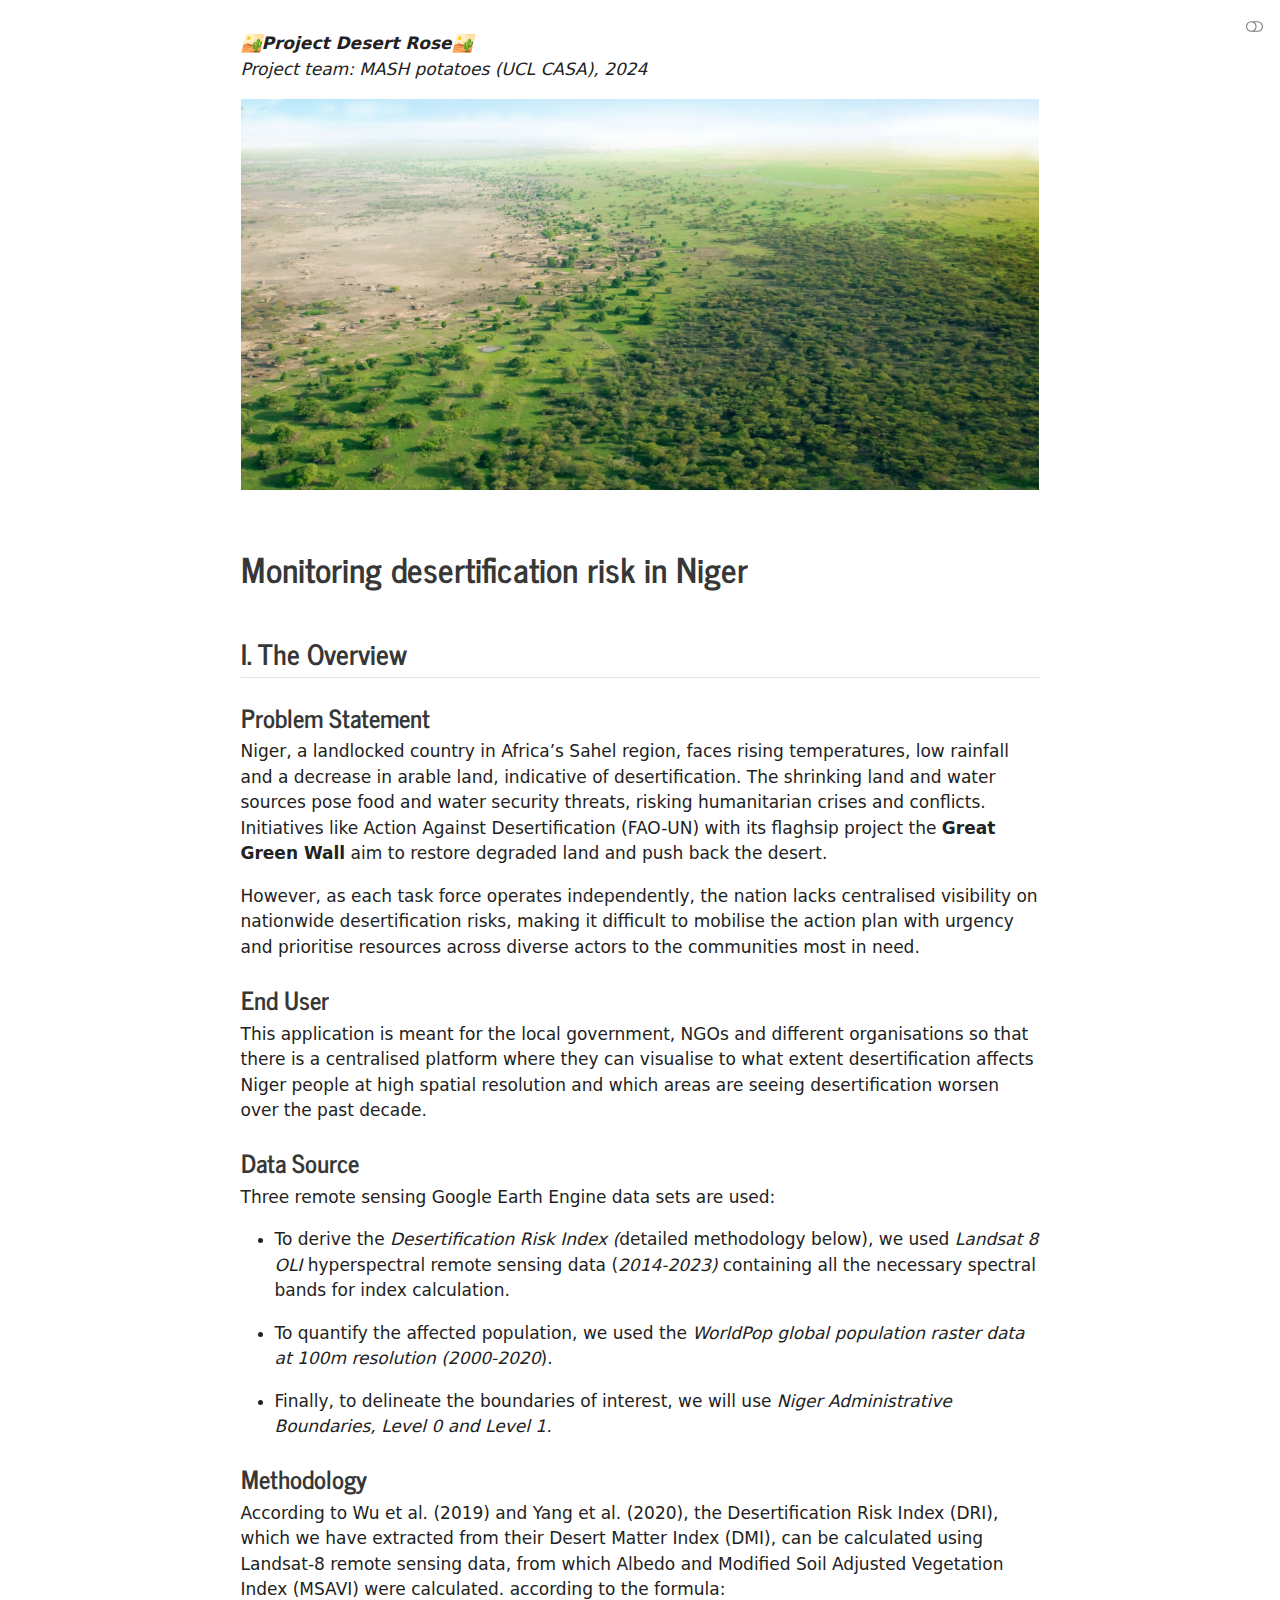
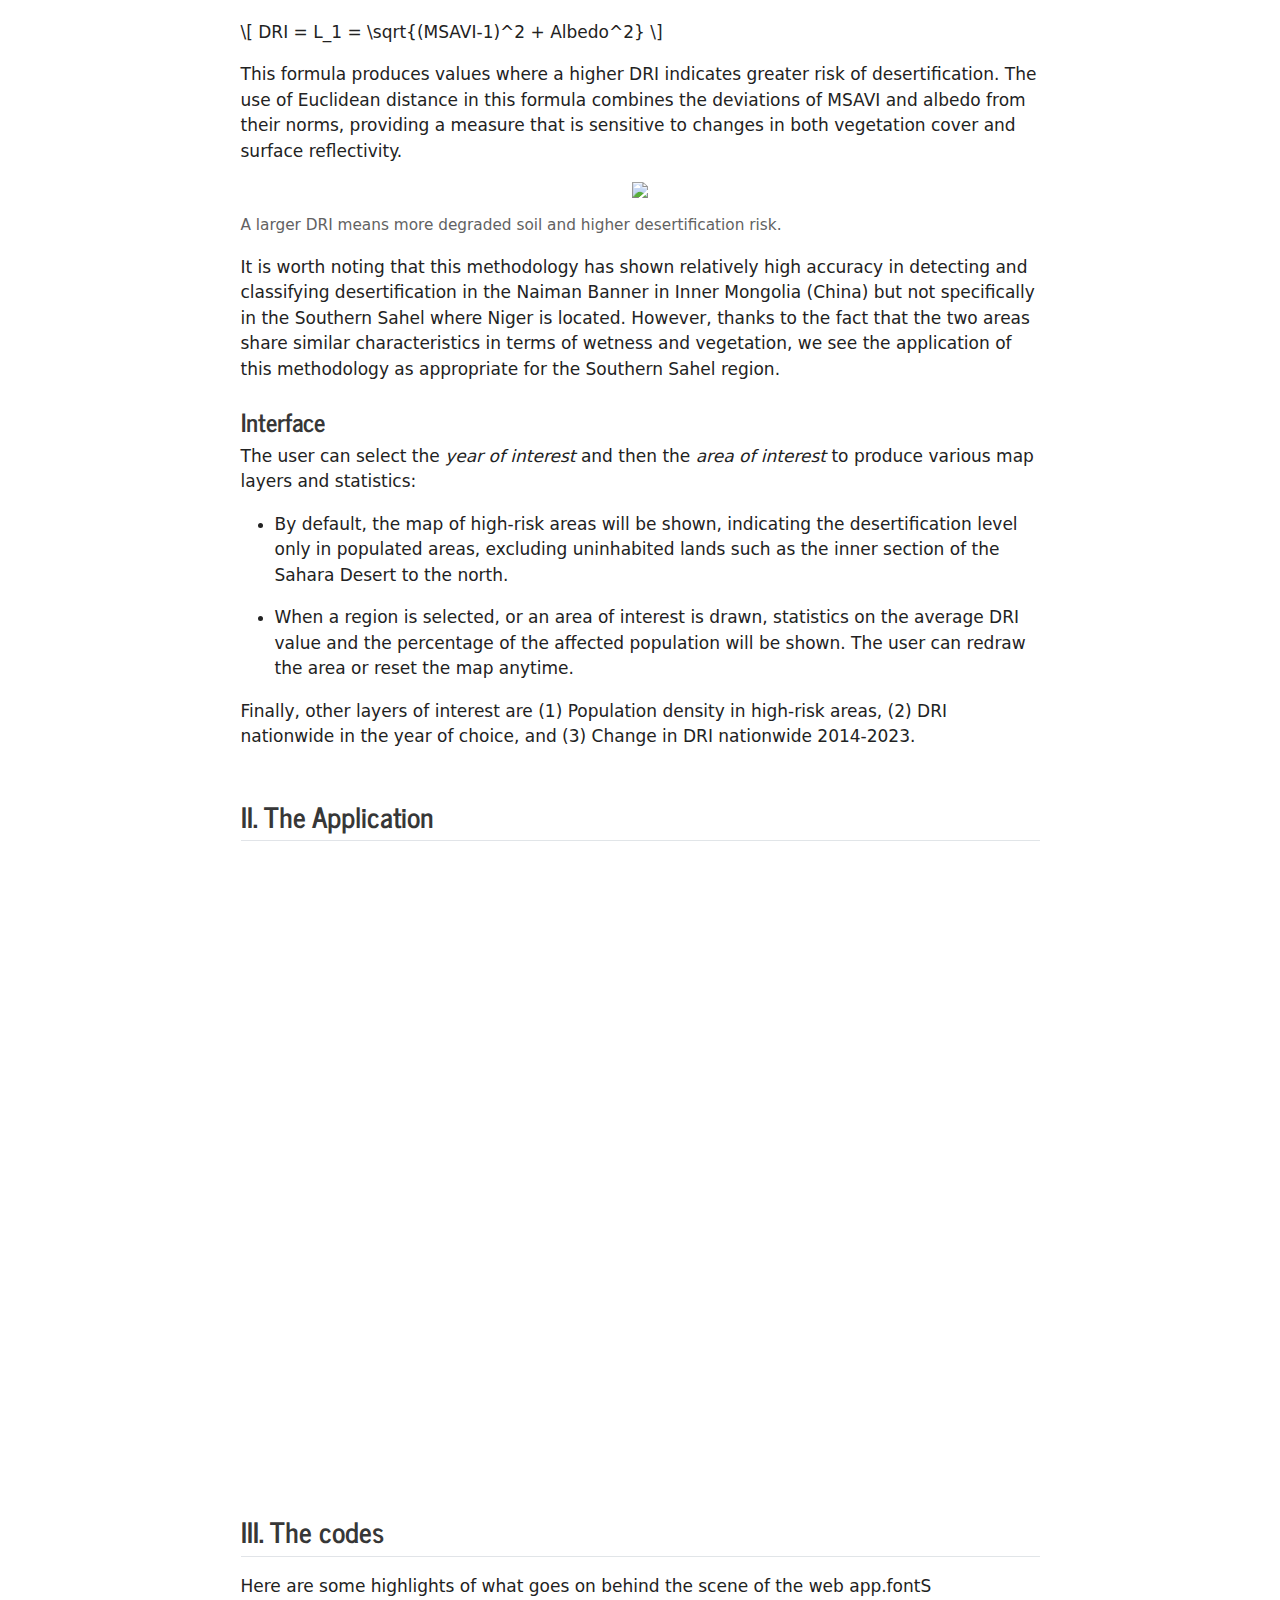
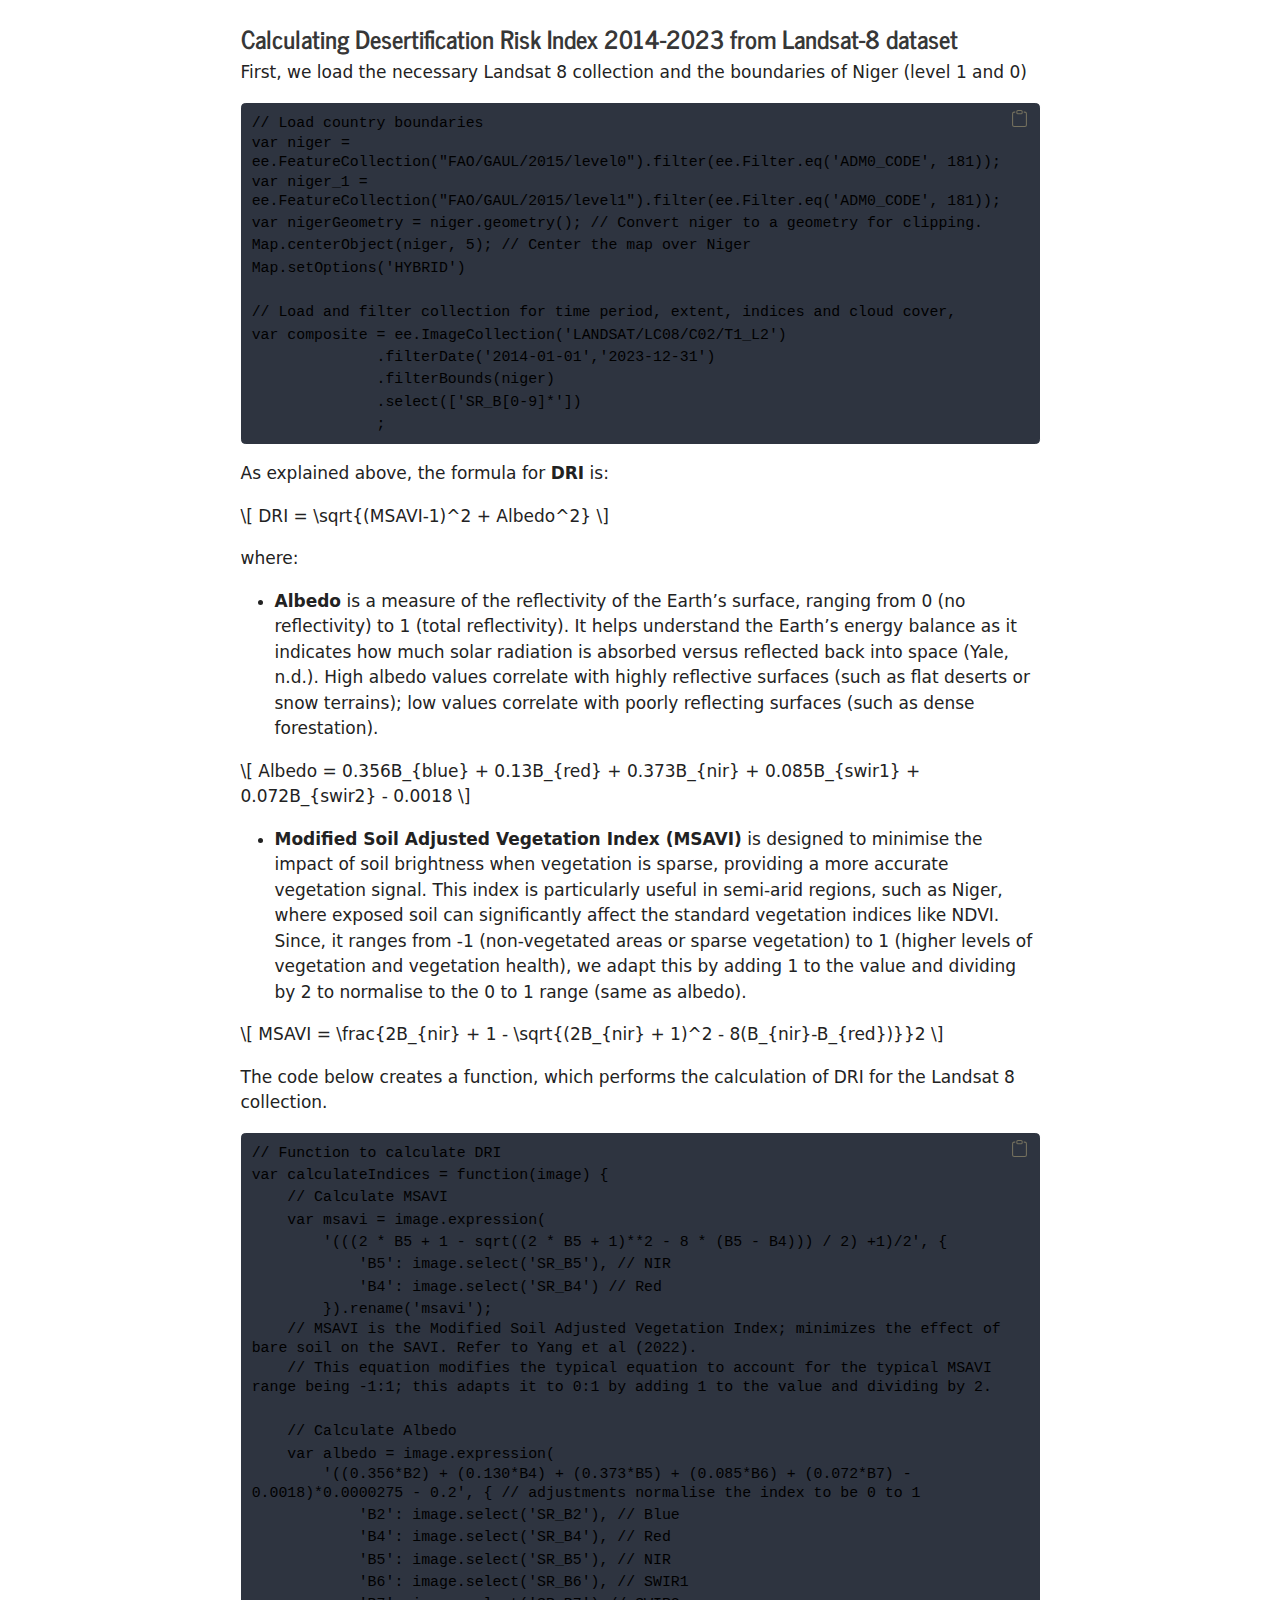
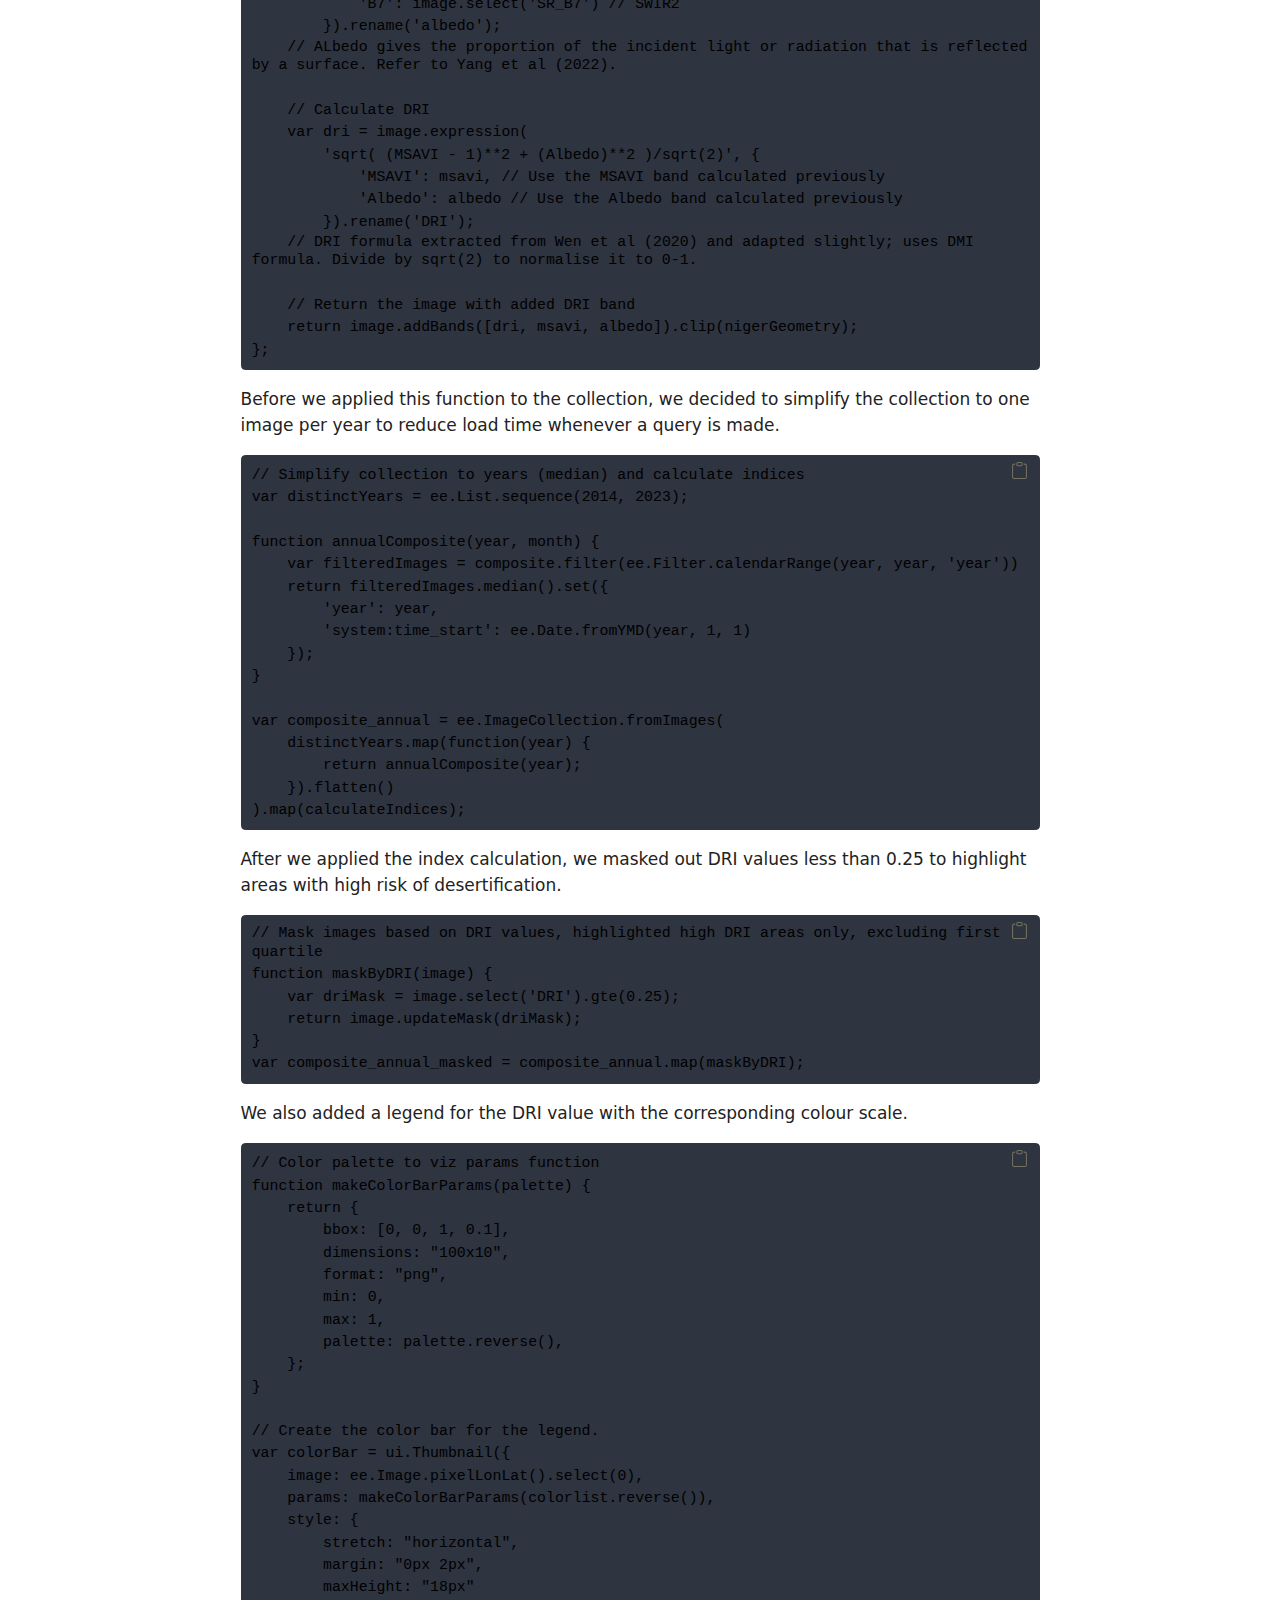
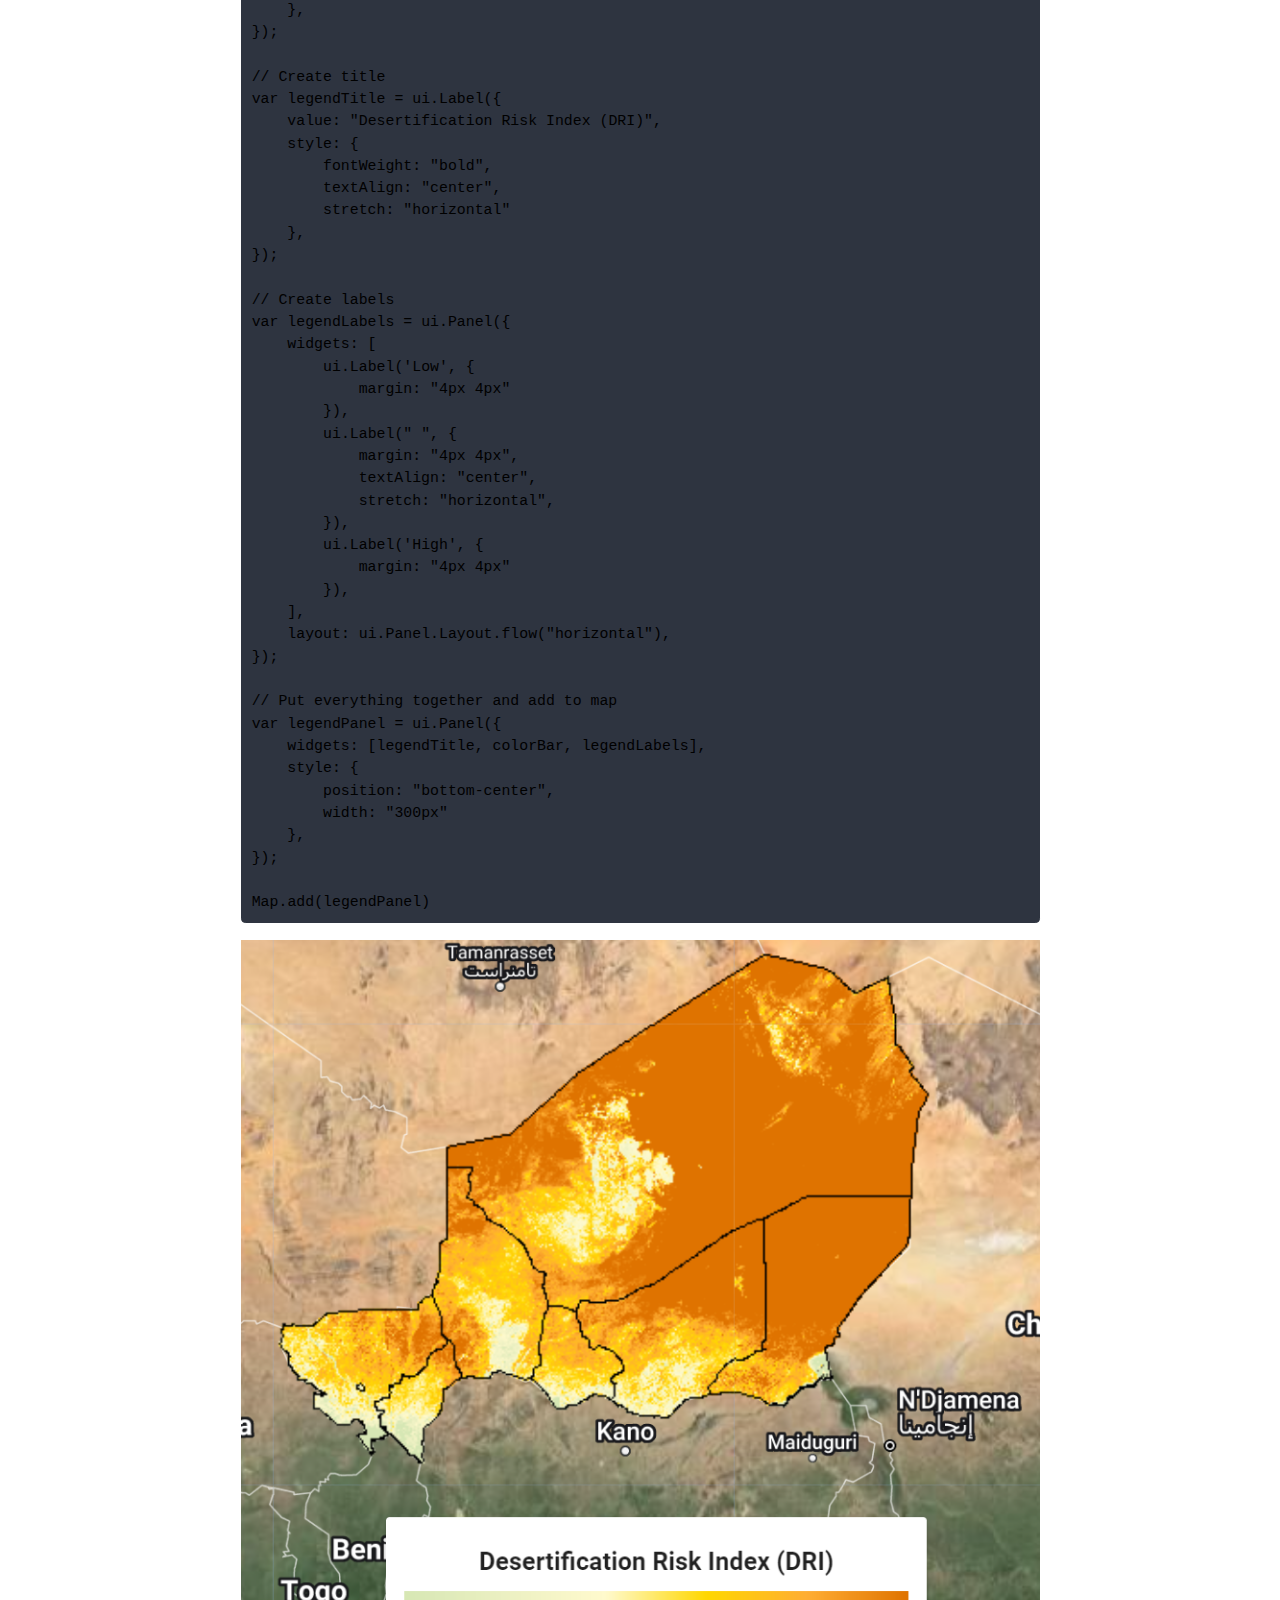
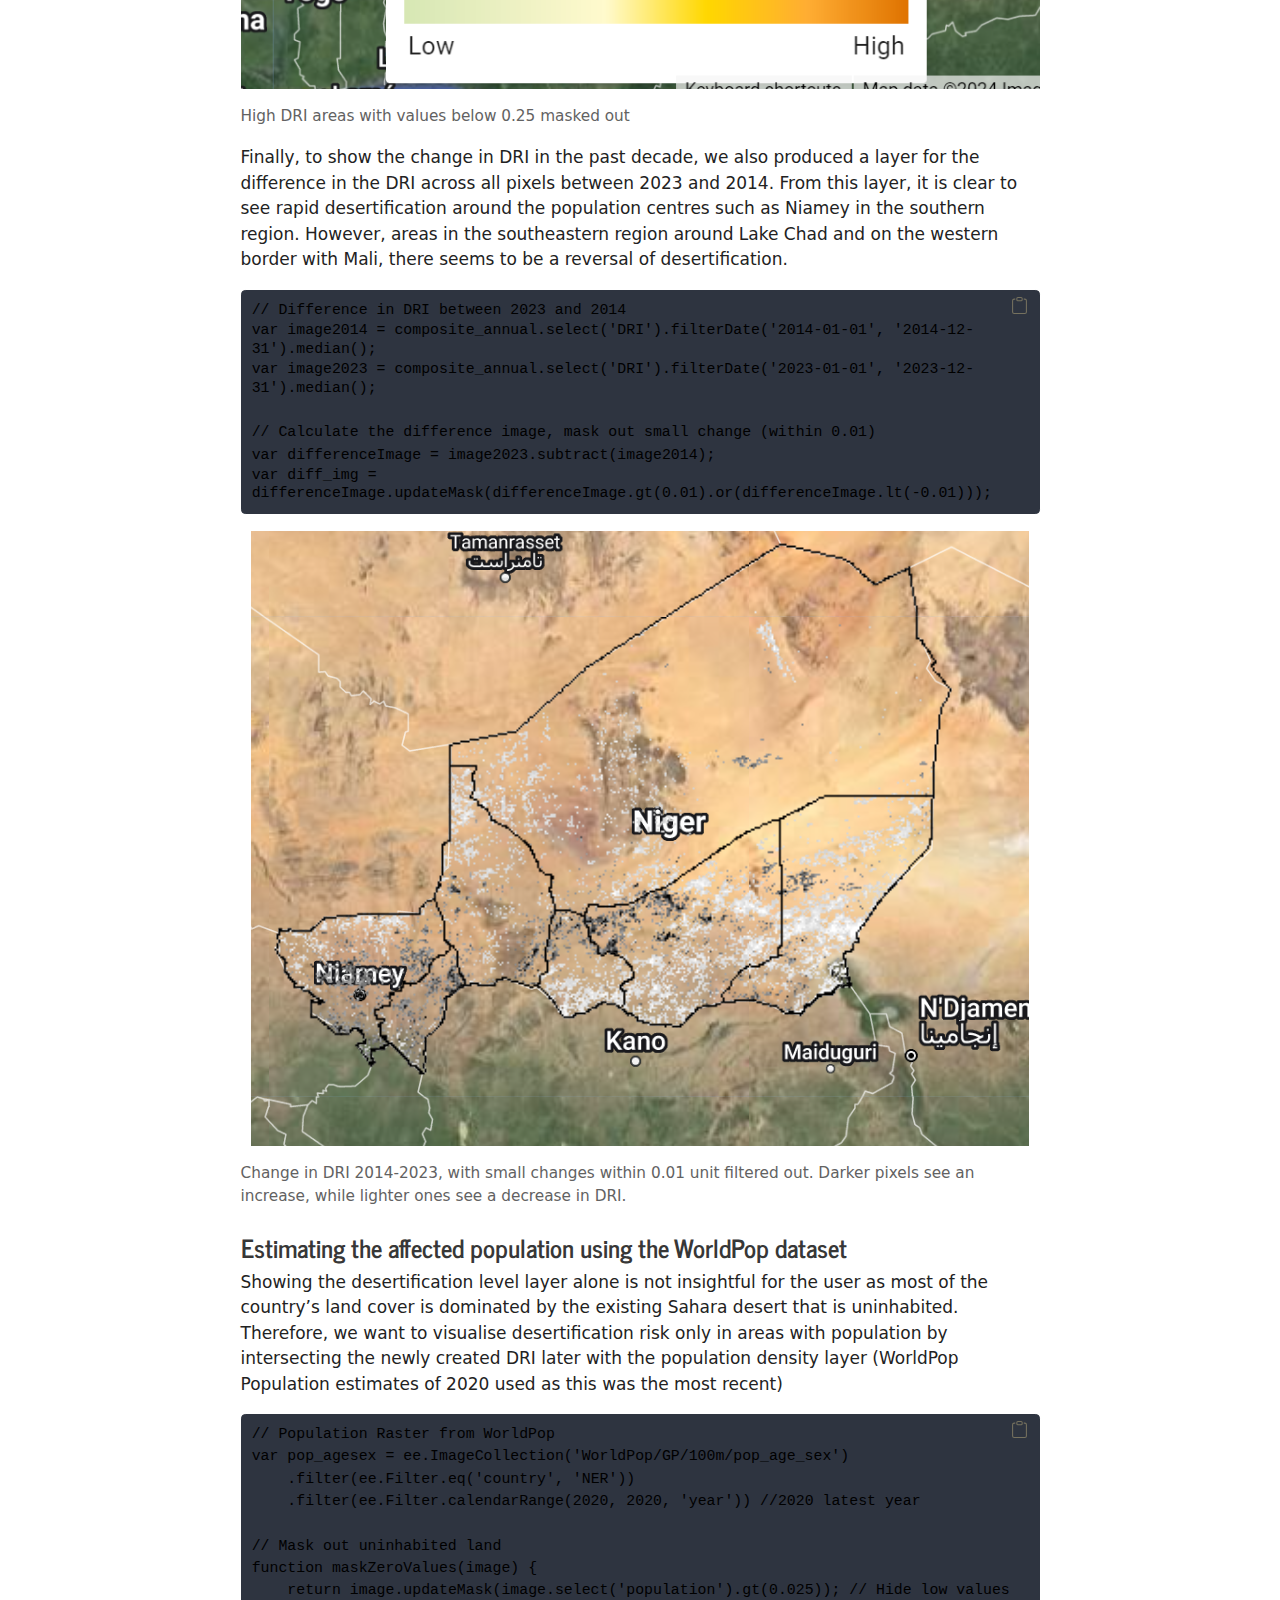
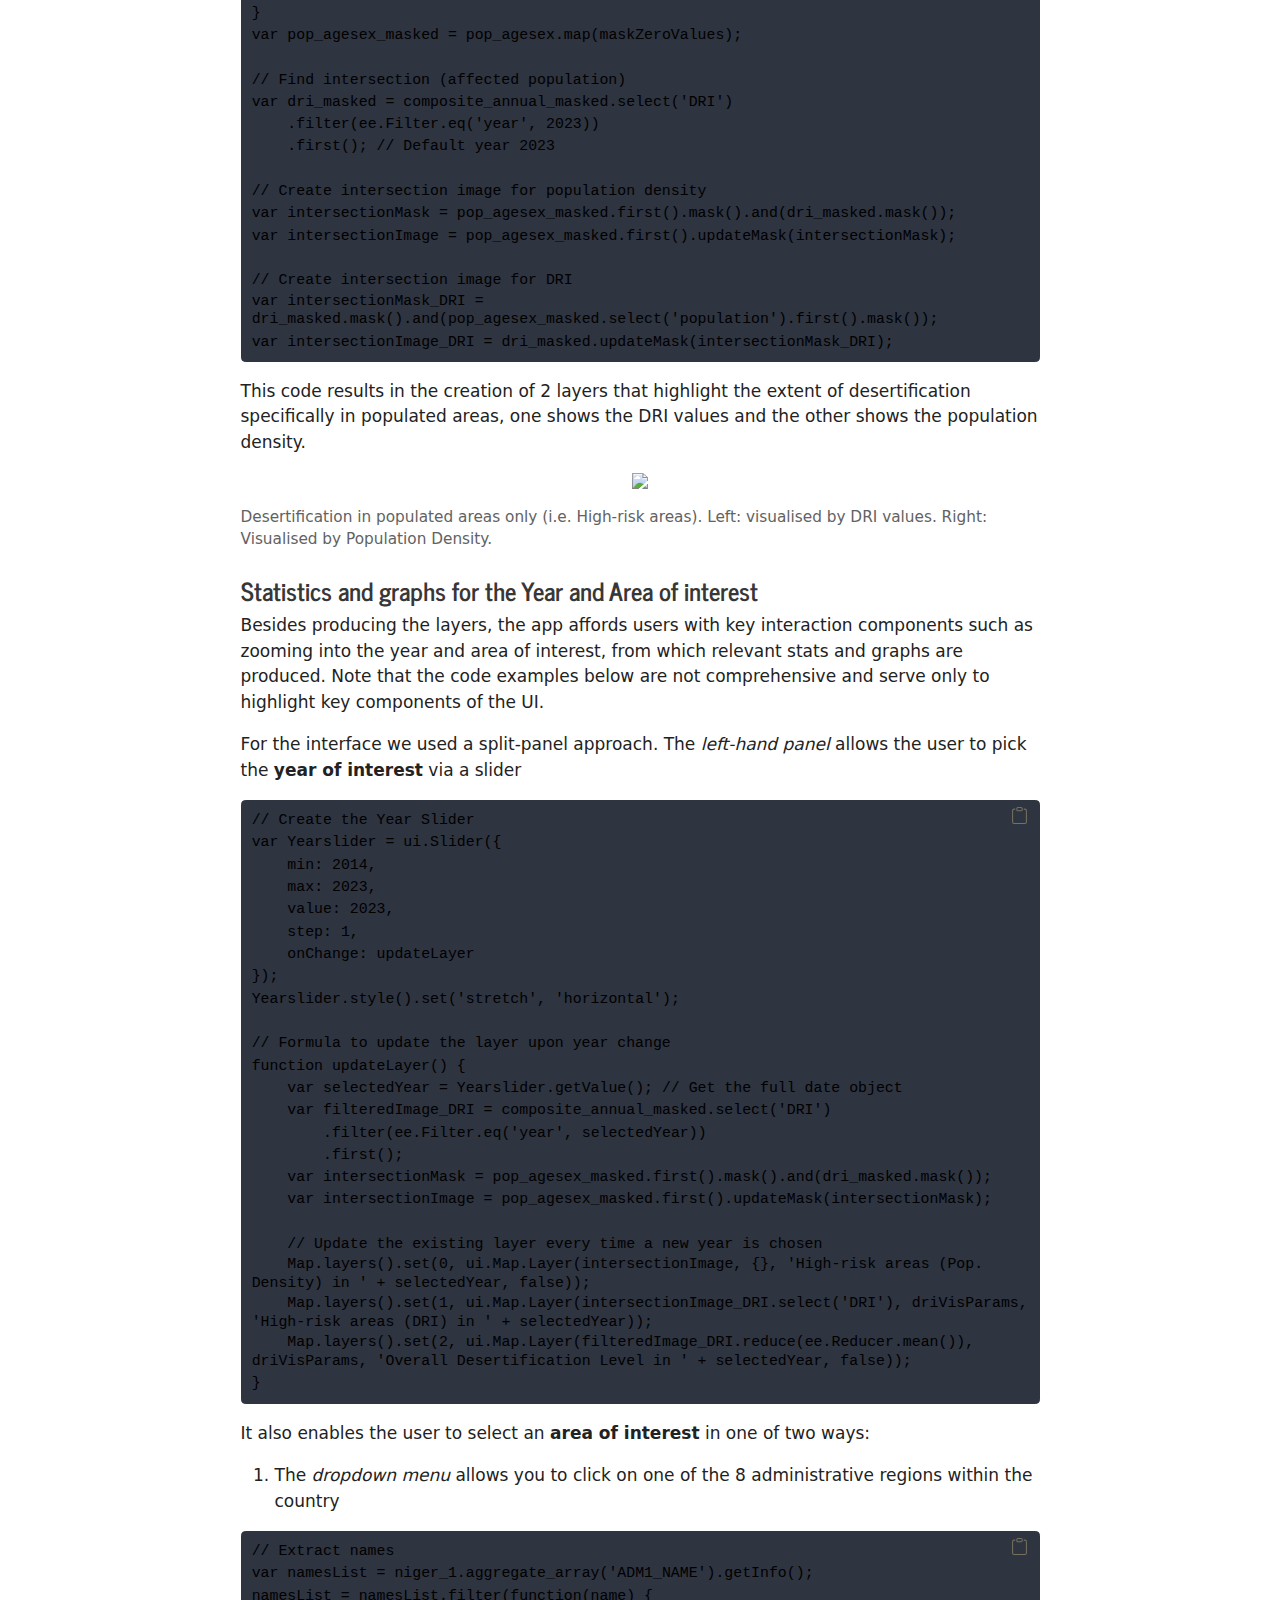
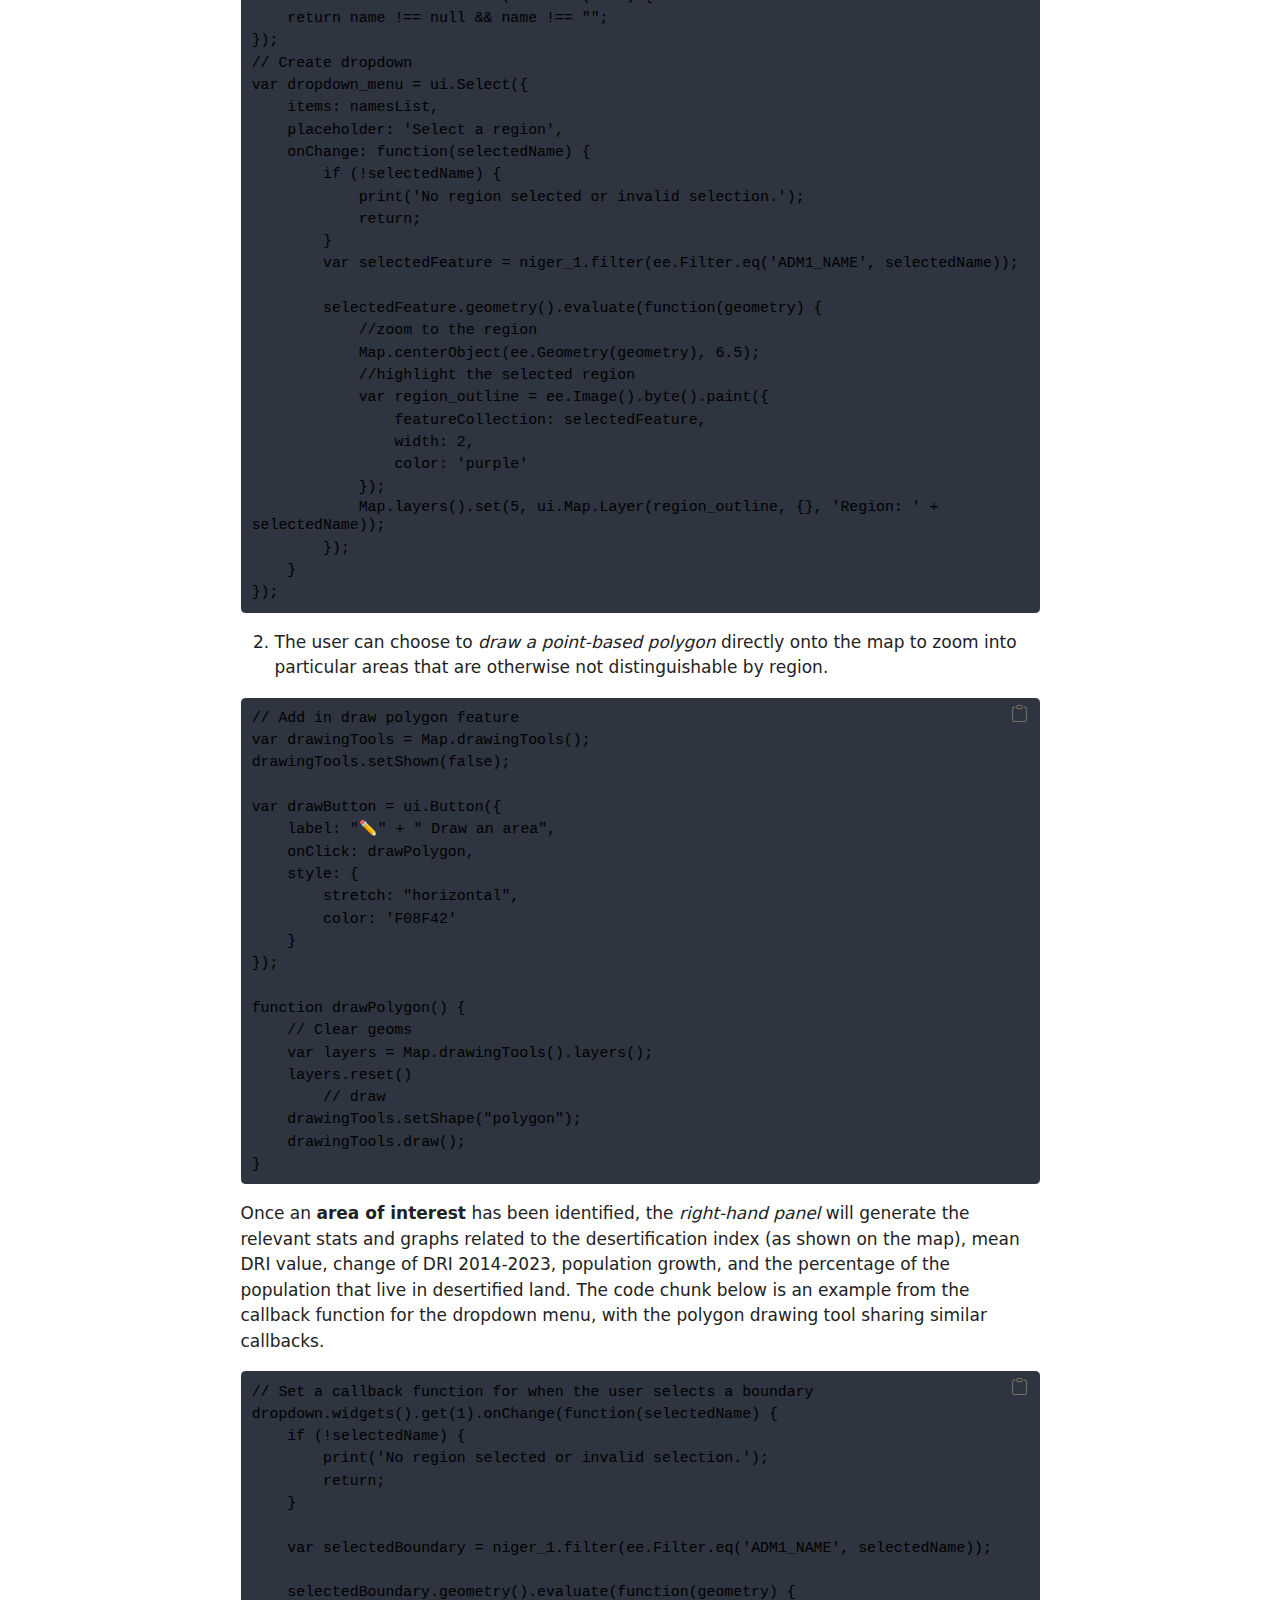
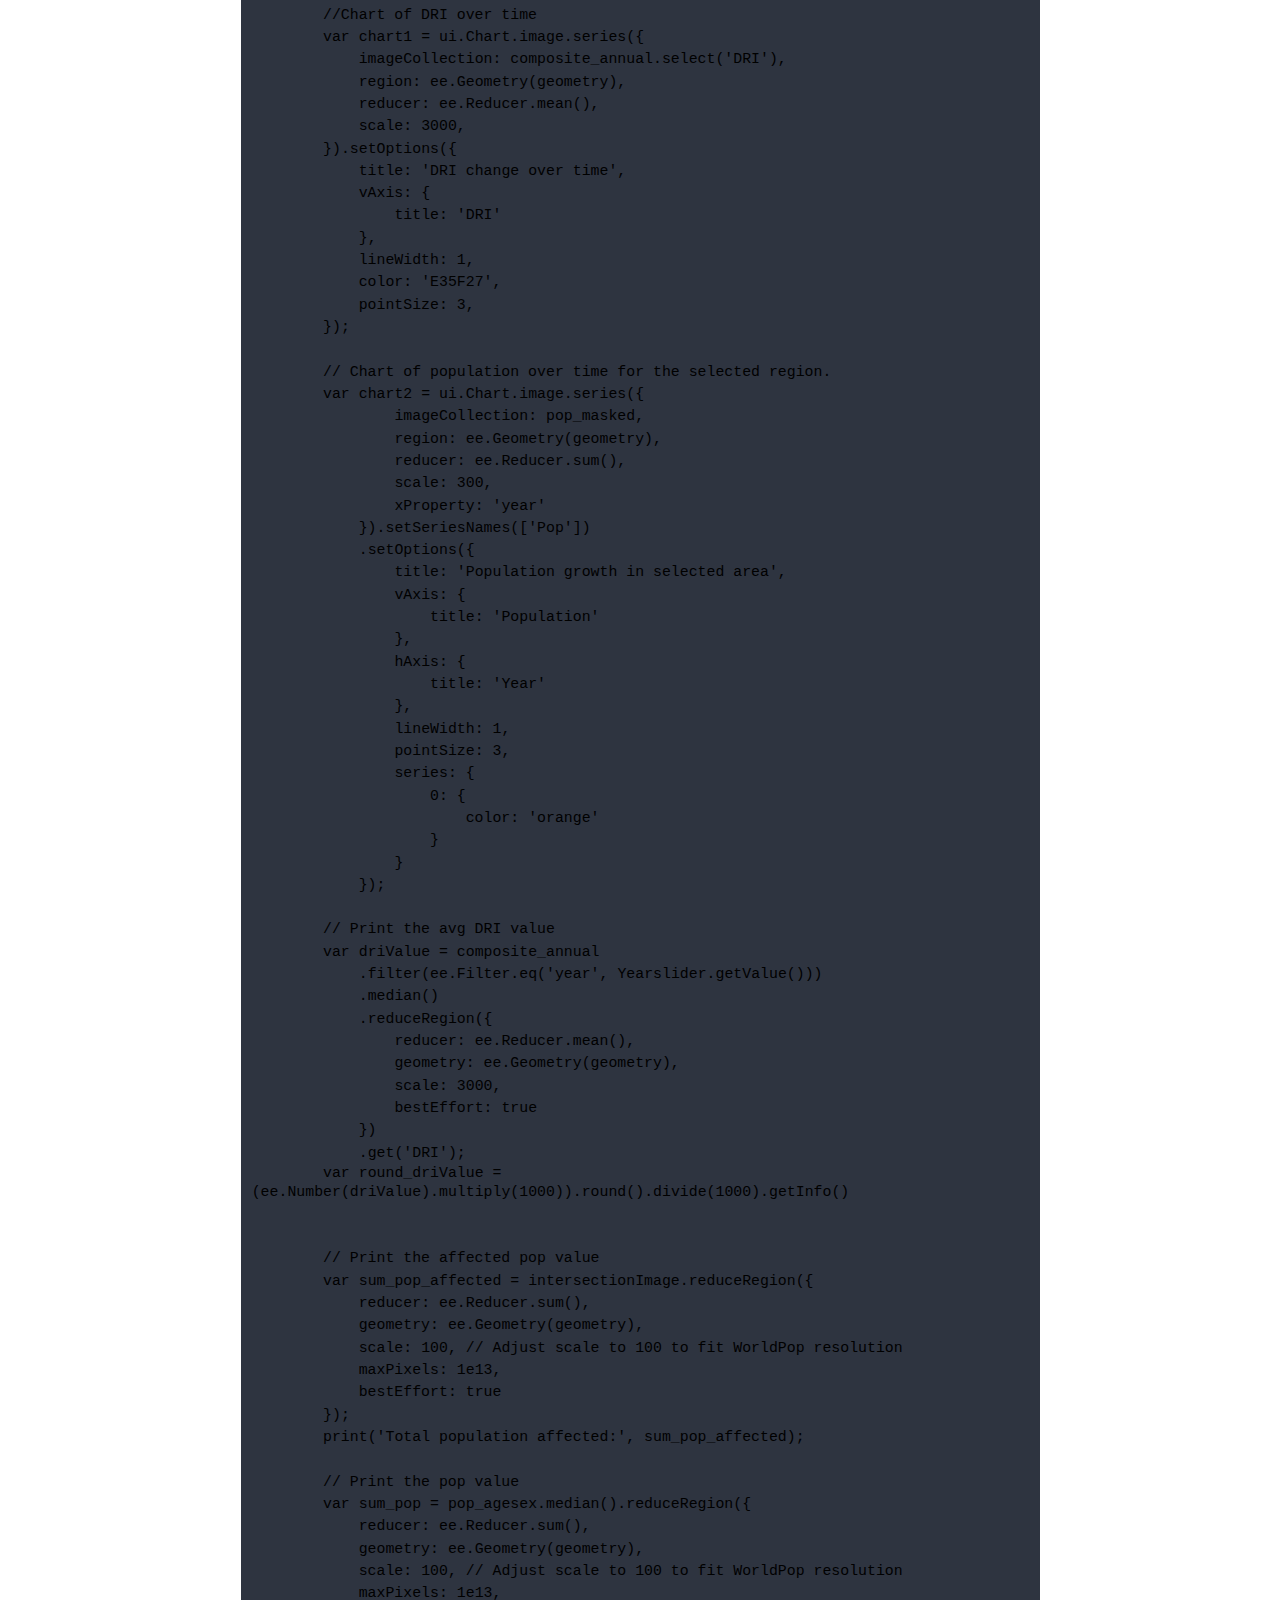
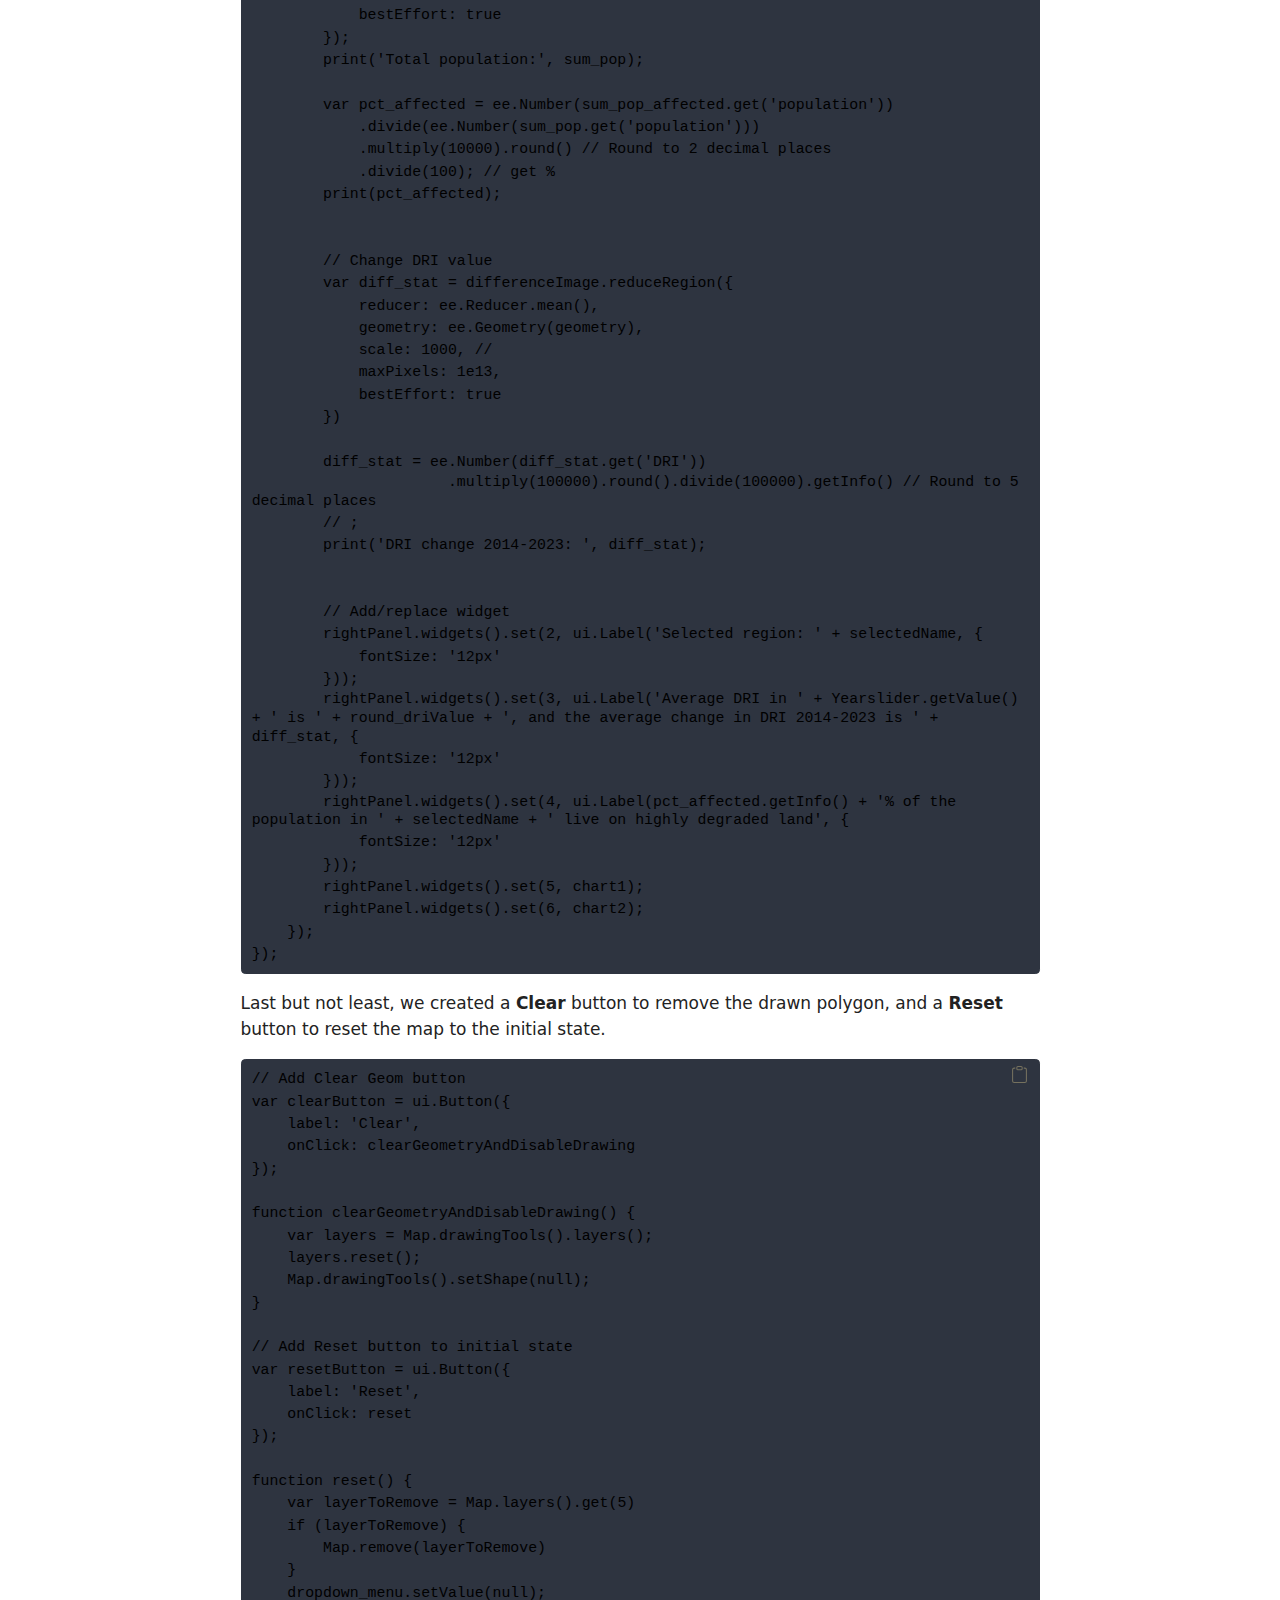
==== commit 0e322eec: "final" ====
--- a/docs/index.html
+++ b/docs/index.html
@@ -7,7 +7,7 @@
 <meta name="viewport" content="width=device-width, initial-scale=1.0, user-scalable=yes">
 
 
-<title>Project Desert Rose - Identifying desertification risk areas in Niger</title>
+<title>index</title>
 <style>
 code{white-space: pre-wrap;}
 span.smallcaps{font-variant: small-caps;}
@@ -111,33 +111,22 @@
 <!-- main -->
 <main class="content page-columns page-full" id="quarto-document-content">
 
-<header id="title-block-header" class="quarto-title-block default">
-<div class="quarto-title">
-<h1 class="title">Project Desert Rose - Identifying desertification risk areas in Niger</h1>
-</div>
-
-
-
-<div class="quarto-title-meta">
-
-    
-  
-    
-  </div>
-  
-
-</header>
-
+
+
+<p><em><strong>🏜️Project Desert Rose🏜️<br>
+</strong>Project team: MASH potatoes (UCL CASA), 2024</em></p>
 <div class="quarto-figure quarto-figure-center">
 <figure class="figure">
 <p><img src="images/clipboard-3098452386.png" class="img-fluid figure-img"></p>
 </figure>
 </div>
-<section id="project-summary" class="level1">
-<h1>Project Summary</h1>
+<section id="monitoring-desertification-risk-in-niger" class="level1 page-columns page-full">
+<h1>Monitoring desertification risk in Niger</h1>
+<section id="i.-the-overview" class="level2">
+<h2 class="anchored" data-anchor-id="i.-the-overview">I. The Overview</h2>
 <section id="problem-statement" class="level3">
 <h3 class="anchored" data-anchor-id="problem-statement">Problem Statement</h3>
-<p>Niger, a landlocked country in Africa’s Sahel region, faces rising temperatures, low rainfall and a decrease in arable land, indicative of desertification. The shrinking land and water sources pose food and water security threats, risking humanitarian crises and conflicts. Initiatives like Action Against Desertification (FAO-UN) and regional projects (FLEUVE, BRICKS) aim to restore degraded land and push back the desert.</p>
+<p>Niger, a landlocked country in Africa’s Sahel region, faces rising temperatures, low rainfall and a decrease in arable land, indicative of desertification. The shrinking land and water sources pose food and water security threats, risking humanitarian crises and conflicts. Initiatives like Action Against Desertification (FAO-UN) with its flaghsip project the <strong>Great Green Wall</strong> aim to restore degraded land and push back the desert.</p>
 <p>However, as each task force operates independently, the nation lacks centralised visibility on nationwide desertification risks, making it difficult to mobilise the action plan with urgency and prioritise resources across diverse actors to the communities most in need.</p>
 </section>
 <section id="end-user" class="level3">
@@ -155,29 +144,7 @@
 </section>
 <section id="methodology" class="level3">
 <h3 class="anchored" data-anchor-id="methodology">Methodology</h3>
-<<<<<<< Updated upstream
-<p>According to Wu et al.&nbsp;(2019), the Desertification Risk Index (DRI), which we have extracted from their Desert Matter Index (DMI), can be calculated using Landsat-8 remote sensing data, from which Albedo and Modified Soil Adjusted Vegetation Index (MSAVI) were calculated. Furthermore, Yang et al (2022) identify that the combined albedo-MSAVI formula is most optimal for identifying desertification in the Sahel region.</p>
-<section id="albedo" class="level4">
-<h4 class="anchored" data-anchor-id="albedo">Albedo</h4>
-<p>Albedo is a measure of the reflectivity of the Earth’s surface, ranging from 0 (no reflectivity) to 1 (total reflectivity). It helps in understanding the Earth’s energy balance as it indicates how much solar radiation is absorbed versus reflected back into space (Yale, n.d.). The formula for albedo, particularly using Landsat data (as the calculation can vary based on sensor and land type), involves a weighted combination of spectral bands B2 (Blue), B4 (Red), B5 (NIR), B6 (SWIR1), B7 (SWIR2); these represent different portions of the electromagnetic spectrum (Wu et al., 2019):</p>
-=======
-<p>According to Wu et al.&nbsp;(2019) and Wen et al.&nbsp;(2020), the Desertification Risk Index (DRI) can be calculated using Landsat 8 remote sensing data, from which Albedo and Modified Soil Adjusted Vegetation Index (MSAVI) were derived.</p>
->>>>>>> Stashed changes
-<p><span class="math display">\[ Albedo = 0.356B_{blue} + 0.13B_{red} + 0.373B_{nir} + 0.085B_{swir1} + 0.072B_{swir2} - 0.0018 \]</span></p>
-<p>High albedo values correlate with highly reflective surfaces (such as flat desert or snow terrains); low values correlate with poorly reflecting surfaces (such as dense forestation).</p>
-<p><u>Higher albedo</u>, in this context, indicates <u>higher levels of desertification</u>.</p>
-</section>
-<section id="modified-soil-adjusted-vegetation-index" class="level4">
-<h4 class="anchored" data-anchor-id="modified-soil-adjusted-vegetation-index">Modified Soil Adjusted Vegetation Index</h4>
-<p>The MSAVI is designed to minimise the impact of soil brightness when vegetation is sparse, providing a more accurate vegetation signal. This index is particularly useful in semi-arid regions, such as Niger, where exposed soil can significantly affect the standard vegetation indices like NDVI. It ranges from -1 (non-vegetated areas or sparse vegetation) to 1 (higher levels of vegetation and vegetation health). The formula for MSAVI is:</p>
-<p><span class="math display">\[ MSAVI = \frac{2B_{nir} + 1 - \sqrt{(2B_{nir} + 1)^2 - 8(B_{nir}-B_{red})}}2 \]</span></p>
-<p>This index uses a quadratic function to reduce the influence of soil background by adjusting the red (B3) and near-infrared (B4) band values. The incorporation of an “inductive L function” in this formula helps to maximise the reduction of soil effects, enhancing the robustness of vegetation monitoring (USGS: Landsat Missions, n.d.; Wu et al., 2019).</p>
-<p>We then adapt this by adding 1 to the value and dividing by 2 – this shifts values to the 0 to 2 range and then standardises to them to the 0 to 1 range (same as albedo).</p>
-<p><u>Higher MSAVI</u>, in this context, indicates <u>lower levels of desertification</u>.</p>
-</section>
-<section id="desertification-risk-index-dri" class="level4">
-<h4 class="anchored" data-anchor-id="desertification-risk-index-dri">Desertification Risk Index (DRI)</h4>
-<p>The DRI integrates the albedo and MSAVI to assess areas at risk of desertification (adapted from Wu et al., 2019; and Yang et al., 2022). Its composite score effectively synthesises information on both vegetation health and surface reflectivity into a single metric. Due to the opposite direction of each indicator correlating with higher levels of desertification, they need to be transformed so that they are in the same direction, before being weighed and aggregated. As such the formula for DRI is:</p>
+<p>According to Wu et al.&nbsp;(2019) and Yang et al.&nbsp;(2020), the Desertification Risk Index (DRI), which we have extracted from their Desert Matter Index (DMI), can be calculated using Landsat-8 remote sensing data, from which Albedo and Modified Soil Adjusted Vegetation Index (MSAVI) were calculated. according to the formula:</p>
 <p><span class="math display">\[ DRI = L_1 = \sqrt{(MSAVI-1)^2 + Albedo^2} \]</span></p>
 <p>This formula produces values where a higher DRI indicates greater risk of desertification. The use of Euclidean distance in this formula combines the deviations of MSAVI and albedo from their norms, providing a measure that is sensitive to changes in both vegetation cover and surface reflectivity.</p>
 <div class="quarto-figure quarto-figure-center">
@@ -188,7 +155,6 @@
 </div>
 <p>It is worth noting that this methodology has shown relatively high accuracy in detecting and classifying desertification in the Naiman Banner in Inner Mongolia (China) but not specifically in the Southern Sahel where Niger is located. However, thanks to the fact that the two areas share similar characteristics in terms of wetness and vegetation, we see the application of this methodology as appropriate for the Southern Sahel region.</p>
 </section>
-</section>
 <section id="interface" class="level3">
 <h3 class="anchored" data-anchor-id="interface">Interface</h3>
 <p>The user can select the <em>year of interest</em> and then the <em>area of interest</em> to produce various map layers and statistics:</p>
@@ -199,19 +165,19 @@
 <p>Finally, other layers of interest are (1) Population density in high-risk areas, (2) DRI nationwide in the year of choice, and (3) Change in DRI nationwide 2014-2023.</p>
 </section>
 </section>
-<section id="the-application" class="level1 page-columns page-full">
-<h1>The Application</h1>
+<section id="ii.-the-application" class="level2 page-columns page-full">
+<h2 class="anchored" data-anchor-id="ii.-the-application">II. The Application</h2>
 <div class="column-page">
-<iframe src="https://ee-shaunhoang.projects.earthengine.app/view/project-desert-rose" width="125%" height="500px">
+<iframe src="https://ee-shaunhoang.projects.earthengine.app/view/project-desert-rose" width="125%" height="600px">
 </iframe>
 </div>
 </section>
-<section id="how-it-works" class="level1">
-<h1>How it Works</h1>
-<section id="calculating-desertification-risk-index-from-land-8-dataset" class="level3">
-<h3 class="anchored" data-anchor-id="calculating-desertification-risk-index-from-land-8-dataset">Calculating Desertification Risk Index from Land-8 dataset</h3>
-<p>(Aaron)</p>
-<p>First,</p>
+<section id="iii.-the-codes" class="level2">
+<h2 class="anchored" data-anchor-id="iii.-the-codes">III. The codes</h2>
+<p>Here are some highlights of what goes on behind the scene of the web app.fontS</p>
+<section id="calculating-desertification-risk-index-2014-2023-from-landsat-8-dataset" class="level3">
+<h3 class="anchored" data-anchor-id="calculating-desertification-risk-index-2014-2023-from-landsat-8-dataset">Calculating Desertification Risk Index 2014-2023 from Landsat-8 dataset</h3>
+<p>First, we load the necessary Landsat 8 collection and the boundaries of Niger (level 1 and 0)</p>
 <div class="sourceCode" id="cb1"><pre class="sourceCode javascript code-with-copy"><code class="sourceCode javascript"><span id="cb1-1"><a href="#cb1-1" aria-hidden="true" tabindex="-1"></a><span class="co">// Load country boundaries</span></span>
 <span id="cb1-2"><a href="#cb1-2" aria-hidden="true" tabindex="-1"></a><span class="kw">var</span> niger <span class="op">=</span> ee<span class="op">.</span><span class="fu">FeatureCollection</span>(<span class="st">"FAO/GAUL/2015/level0"</span>)<span class="op">.</span><span class="fu">filter</span>(ee<span class="op">.</span><span class="at">Filter</span><span class="op">.</span><span class="fu">eq</span>(<span class="st">'ADM0_CODE'</span><span class="op">,</span> <span class="dv">181</span>))<span class="op">;</span></span>
 <span id="cb1-3"><a href="#cb1-3" aria-hidden="true" tabindex="-1"></a><span class="kw">var</span> niger_1 <span class="op">=</span> ee<span class="op">.</span><span class="fu">FeatureCollection</span>(<span class="st">"FAO/GAUL/2015/level1"</span>)<span class="op">.</span><span class="fu">filter</span>(ee<span class="op">.</span><span class="at">Filter</span><span class="op">.</span><span class="fu">eq</span>(<span class="st">'ADM0_CODE'</span><span class="op">,</span> <span class="dv">181</span>))<span class="op">;</span></span>
@@ -225,326 +191,445 @@
 <span id="cb1-11"><a href="#cb1-11" aria-hidden="true" tabindex="-1"></a>              <span class="op">.</span><span class="fu">filterBounds</span>(niger)</span>
 <span id="cb1-12"><a href="#cb1-12" aria-hidden="true" tabindex="-1"></a>              <span class="op">.</span><span class="fu">select</span>([<span class="st">'SR_B[0-9]*'</span>])</span>
 <span id="cb1-13"><a href="#cb1-13" aria-hidden="true" tabindex="-1"></a>              <span class="op">;</span></span></code><button title="Copy to Clipboard" class="code-copy-button"><i class="bi"></i></button></pre></div>
+<p>As explained above, the formula for <strong>DRI</strong> is:</p>
+<p><span class="math display">\[ DRI = \sqrt{(MSAVI-1)^2 + Albedo^2} \]</span></p>
+<p>where:</p>
+<ul>
+<li><strong>Albedo</strong> is a measure of the reflectivity of the Earth’s surface, ranging from 0 (no reflectivity) to 1 (total reflectivity). It helps understand the Earth’s energy balance as it indicates how much solar radiation is absorbed versus reflected back into space (Yale, n.d.). High albedo values correlate with highly reflective surfaces (such as flat deserts or snow terrains); low values correlate with poorly reflecting surfaces (such as dense forestation).</li>
+</ul>
+<p><span class="math display">\[ Albedo = 0.356B_{blue} + 0.13B_{red} + 0.373B_{nir} + 0.085B_{swir1} + 0.072B_{swir2} - 0.0018 \]</span></p>
+<ul>
+<li><strong>Modified Soil Adjusted Vegetation Index (MSAVI)</strong> is designed to minimise the impact of soil brightness when vegetation is sparse, providing a more accurate vegetation signal. This index is particularly useful in semi-arid regions, such as Niger, where exposed soil can significantly affect the standard vegetation indices like NDVI. Since, it ranges from -1 (non-vegetated areas or sparse vegetation) to 1 (higher levels of vegetation and vegetation health), we adapt this by adding 1 to the value and dividing by 2 to normalise to the 0 to 1 range (same as albedo).</li>
+</ul>
+<p><span class="math display">\[ MSAVI = \frac{2B_{nir} + 1 - \sqrt{(2B_{nir} + 1)^2 - 8(B_{nir}-B_{red})}}2 \]</span></p>
+<p>The code below creates a function, which performs the calculation of DRI for the Landsat 8 collection.</p>
 <div class="sourceCode" id="cb2"><pre class="sourceCode js code-with-copy"><code class="sourceCode javascript"><span id="cb2-1"><a href="#cb2-1" aria-hidden="true" tabindex="-1"></a><span class="co">// Function to calculate DRI</span></span>
-<span id="cb2-2"><a href="#cb2-2" aria-hidden="true" tabindex="-1"></a><span class="kw">var</span> calculateIndices <span class="op">=</span> <span class="kw">function</span>(image){</span>
-<span id="cb2-3"><a href="#cb2-3" aria-hidden="true" tabindex="-1"></a>  <span class="co">// Calculate MSAVI</span></span>
-<span id="cb2-4"><a href="#cb2-4" aria-hidden="true" tabindex="-1"></a>  <span class="kw">var</span> msavi <span class="op">=</span> image<span class="op">.</span><span class="fu">expression</span>(</span>
-<span id="cb2-5"><a href="#cb2-5" aria-hidden="true" tabindex="-1"></a>    <span class="st">'(((2 * B5 + 1 - sqrt((2 * B5 + 1)**2 - 8 * (B5 - B4))) / 2) +1)/2'</span><span class="op">,</span> {</span>
-<span id="cb2-6"><a href="#cb2-6" aria-hidden="true" tabindex="-1"></a>      <span class="st">'B5'</span><span class="op">:</span> image<span class="op">.</span><span class="fu">select</span>(<span class="st">'SR_B5'</span>)<span class="op">,</span> <span class="co">// NIR</span></span>
-<span id="cb2-7"><a href="#cb2-7" aria-hidden="true" tabindex="-1"></a>      <span class="st">'B4'</span><span class="op">:</span> image<span class="op">.</span><span class="fu">select</span>(<span class="st">'SR_B4'</span>)  <span class="co">// Red</span></span>
-<span id="cb2-8"><a href="#cb2-8" aria-hidden="true" tabindex="-1"></a>    })<span class="op">.</span><span class="fu">rename</span>(<span class="st">'msavi'</span>)<span class="op">;</span></span>
+<span id="cb2-2"><a href="#cb2-2" aria-hidden="true" tabindex="-1"></a><span class="kw">var</span> calculateIndices <span class="op">=</span> <span class="kw">function</span>(image) {</span>
+<span id="cb2-3"><a href="#cb2-3" aria-hidden="true" tabindex="-1"></a>    <span class="co">// Calculate MSAVI</span></span>
+<span id="cb2-4"><a href="#cb2-4" aria-hidden="true" tabindex="-1"></a>    <span class="kw">var</span> msavi <span class="op">=</span> image<span class="op">.</span><span class="fu">expression</span>(</span>
+<span id="cb2-5"><a href="#cb2-5" aria-hidden="true" tabindex="-1"></a>        <span class="st">'(((2 * B5 + 1 - sqrt((2 * B5 + 1)**2 - 8 * (B5 - B4))) / 2) +1)/2'</span><span class="op">,</span> {</span>
+<span id="cb2-6"><a href="#cb2-6" aria-hidden="true" tabindex="-1"></a>            <span class="st">'B5'</span><span class="op">:</span> image<span class="op">.</span><span class="fu">select</span>(<span class="st">'SR_B5'</span>)<span class="op">,</span> <span class="co">// NIR</span></span>
+<span id="cb2-7"><a href="#cb2-7" aria-hidden="true" tabindex="-1"></a>            <span class="st">'B4'</span><span class="op">:</span> image<span class="op">.</span><span class="fu">select</span>(<span class="st">'SR_B4'</span>) <span class="co">// Red</span></span>
+<span id="cb2-8"><a href="#cb2-8" aria-hidden="true" tabindex="-1"></a>        })<span class="op">.</span><span class="fu">rename</span>(<span class="st">'msavi'</span>)<span class="op">;</span></span>
 <span id="cb2-9"><a href="#cb2-9" aria-hidden="true" tabindex="-1"></a>    <span class="co">// MSAVI is the Modified Soil Adjusted Vegetation Index; minimizes the effect of bare soil on the SAVI. Refer to Yang et al (2022).</span></span>
 <span id="cb2-10"><a href="#cb2-10" aria-hidden="true" tabindex="-1"></a>    <span class="co">// This equation modifies the typical equation to account for the typical MSAVI range being -1:1; this adapts it to 0:1 by adding 1 to the value and dividing by 2. </span></span>
-<span id="cb2-11"><a href="#cb2-11" aria-hidden="true" tabindex="-1"></a>  </span>
-<span id="cb2-12"><a href="#cb2-12" aria-hidden="true" tabindex="-1"></a>  <span class="co">// Calculate Albedo</span></span>
-<span id="cb2-13"><a href="#cb2-13" aria-hidden="true" tabindex="-1"></a>  <span class="kw">var</span> albedo <span class="op">=</span> image<span class="op">.</span><span class="fu">expression</span>(</span>
-<span id="cb2-14"><a href="#cb2-14" aria-hidden="true" tabindex="-1"></a>    <span class="st">'((0.356*B2) + (0.130*B4) + (0.373*B5) + (0.085*B6) + (0.072*B7) - 0.0018)*0.0000275 - 0.2'</span><span class="op">,</span> {</span>
-<span id="cb2-15"><a href="#cb2-15" aria-hidden="true" tabindex="-1"></a>      <span class="st">'B2'</span><span class="op">:</span> image<span class="op">.</span><span class="fu">select</span>(<span class="st">'SR_B2'</span>)<span class="op">,</span> <span class="co">// Blue</span></span>
-<span id="cb2-16"><a href="#cb2-16" aria-hidden="true" tabindex="-1"></a>      <span class="st">'B4'</span><span class="op">:</span> image<span class="op">.</span><span class="fu">select</span>(<span class="st">'SR_B4'</span>)<span class="op">,</span> <span class="co">// Red</span></span>
-<span id="cb2-17"><a href="#cb2-17" aria-hidden="true" tabindex="-1"></a>      <span class="st">'B5'</span><span class="op">:</span> image<span class="op">.</span><span class="fu">select</span>(<span class="st">'SR_B5'</span>)<span class="op">,</span> <span class="co">// NIR</span></span>
-<span id="cb2-18"><a href="#cb2-18" aria-hidden="true" tabindex="-1"></a>      <span class="st">'B6'</span><span class="op">:</span> image<span class="op">.</span><span class="fu">select</span>(<span class="st">'SR_B6'</span>)<span class="op">,</span> <span class="co">// SWIR1</span></span>
-<span id="cb2-19"><a href="#cb2-19" aria-hidden="true" tabindex="-1"></a>      <span class="st">'B7'</span><span class="op">:</span> image<span class="op">.</span><span class="fu">select</span>(<span class="st">'SR_B7'</span>)  <span class="co">// SWIR2</span></span>
-<span id="cb2-20"><a href="#cb2-20" aria-hidden="true" tabindex="-1"></a>    })<span class="op">.</span><span class="fu">rename</span>(<span class="st">'albedo'</span>)<span class="op">;</span></span>
+<span id="cb2-11"><a href="#cb2-11" aria-hidden="true" tabindex="-1"></a></span>
+<span id="cb2-12"><a href="#cb2-12" aria-hidden="true" tabindex="-1"></a>    <span class="co">// Calculate Albedo</span></span>
+<span id="cb2-13"><a href="#cb2-13" aria-hidden="true" tabindex="-1"></a>    <span class="kw">var</span> albedo <span class="op">=</span> image<span class="op">.</span><span class="fu">expression</span>(</span>
+<span id="cb2-14"><a href="#cb2-14" aria-hidden="true" tabindex="-1"></a>        <span class="st">'((0.356*B2) + (0.130*B4) + (0.373*B5) + (0.085*B6) + (0.072*B7) - 0.0018)*0.0000275 - 0.2'</span><span class="op">,</span> { <span class="co">// adjustments normalise the index to be 0 to 1</span></span>
+<span id="cb2-15"><a href="#cb2-15" aria-hidden="true" tabindex="-1"></a>            <span class="st">'B2'</span><span class="op">:</span> image<span class="op">.</span><span class="fu">select</span>(<span class="st">'SR_B2'</span>)<span class="op">,</span> <span class="co">// Blue</span></span>
+<span id="cb2-16"><a href="#cb2-16" aria-hidden="true" tabindex="-1"></a>            <span class="st">'B4'</span><span class="op">:</span> image<span class="op">.</span><span class="fu">select</span>(<span class="st">'SR_B4'</span>)<span class="op">,</span> <span class="co">// Red</span></span>
+<span id="cb2-17"><a href="#cb2-17" aria-hidden="true" tabindex="-1"></a>            <span class="st">'B5'</span><span class="op">:</span> image<span class="op">.</span><span class="fu">select</span>(<span class="st">'SR_B5'</span>)<span class="op">,</span> <span class="co">// NIR</span></span>
+<span id="cb2-18"><a href="#cb2-18" aria-hidden="true" tabindex="-1"></a>            <span class="st">'B6'</span><span class="op">:</span> image<span class="op">.</span><span class="fu">select</span>(<span class="st">'SR_B6'</span>)<span class="op">,</span> <span class="co">// SWIR1</span></span>
+<span id="cb2-19"><a href="#cb2-19" aria-hidden="true" tabindex="-1"></a>            <span class="st">'B7'</span><span class="op">:</span> image<span class="op">.</span><span class="fu">select</span>(<span class="st">'SR_B7'</span>) <span class="co">// SWIR2</span></span>
+<span id="cb2-20"><a href="#cb2-20" aria-hidden="true" tabindex="-1"></a>        })<span class="op">.</span><span class="fu">rename</span>(<span class="st">'albedo'</span>)<span class="op">;</span></span>
 <span id="cb2-21"><a href="#cb2-21" aria-hidden="true" tabindex="-1"></a>    <span class="co">// ALbedo gives the proportion of the incident light or radiation that is reflected by a surface. Refer to Yang et al (2022).</span></span>
 <span id="cb2-22"><a href="#cb2-22" aria-hidden="true" tabindex="-1"></a></span>
-<span id="cb2-23"><a href="#cb2-23" aria-hidden="true" tabindex="-1"></a>  <span class="co">// Calculate DRI</span></span>
-<span id="cb2-24"><a href="#cb2-24" aria-hidden="true" tabindex="-1"></a>  <span class="kw">var</span> dri <span class="op">=</span> image<span class="op">.</span><span class="fu">expression</span>(</span>
-<span id="cb2-25"><a href="#cb2-25" aria-hidden="true" tabindex="-1"></a>    <span class="st">'sqrt( (MSAVI - 1)**2 + (Albedo)**2 )'</span><span class="op">,</span> {</span>
-<span id="cb2-26"><a href="#cb2-26" aria-hidden="true" tabindex="-1"></a>      <span class="st">'MSAVI'</span><span class="op">:</span> msavi<span class="op">,</span> <span class="co">// Use the MSAVI band calculated previously</span></span>
-<span id="cb2-27"><a href="#cb2-27" aria-hidden="true" tabindex="-1"></a>      <span class="st">'Albedo'</span><span class="op">:</span> albedo <span class="co">// Use the Albedo band calculated previously</span></span>
-<span id="cb2-28"><a href="#cb2-28" aria-hidden="true" tabindex="-1"></a>    })<span class="op">.</span><span class="fu">rename</span>(<span class="st">'DRI'</span>)<span class="op">;</span></span>
-<span id="cb2-29"><a href="#cb2-29" aria-hidden="true" tabindex="-1"></a>    <span class="co">// DRI formula extracted from Wen et al (2020) and adapted slightly; uses DMI formula</span></span>
-<span id="cb2-30"><a href="#cb2-30" aria-hidden="true" tabindex="-1"></a>    </span>
-<span id="cb2-31"><a href="#cb2-31" aria-hidden="true" tabindex="-1"></a>  <span class="co">// Return the image with added DRI band</span></span>
-<span id="cb2-32"><a href="#cb2-32" aria-hidden="true" tabindex="-1"></a>  <span class="cf">return</span> image<span class="op">.</span><span class="fu">addBands</span>([dri<span class="op">,</span> msavi<span class="op">,</span> albedo])<span class="op">.</span><span class="fu">clip</span>(nigerGeometry)<span class="op">;</span></span>
+<span id="cb2-23"><a href="#cb2-23" aria-hidden="true" tabindex="-1"></a>    <span class="co">// Calculate DRI</span></span>
+<span id="cb2-24"><a href="#cb2-24" aria-hidden="true" tabindex="-1"></a>    <span class="kw">var</span> dri <span class="op">=</span> image<span class="op">.</span><span class="fu">expression</span>(</span>
+<span id="cb2-25"><a href="#cb2-25" aria-hidden="true" tabindex="-1"></a>        <span class="st">'sqrt( (MSAVI - 1)**2 + (Albedo)**2 )/sqrt(2)'</span><span class="op">,</span> {</span>
+<span id="cb2-26"><a href="#cb2-26" aria-hidden="true" tabindex="-1"></a>            <span class="st">'MSAVI'</span><span class="op">:</span> msavi<span class="op">,</span> <span class="co">// Use the MSAVI band calculated previously</span></span>
+<span id="cb2-27"><a href="#cb2-27" aria-hidden="true" tabindex="-1"></a>            <span class="st">'Albedo'</span><span class="op">:</span> albedo <span class="co">// Use the Albedo band calculated previously</span></span>
+<span id="cb2-28"><a href="#cb2-28" aria-hidden="true" tabindex="-1"></a>        })<span class="op">.</span><span class="fu">rename</span>(<span class="st">'DRI'</span>)<span class="op">;</span></span>
+<span id="cb2-29"><a href="#cb2-29" aria-hidden="true" tabindex="-1"></a>    <span class="co">// DRI formula extracted from Wen et al (2020) and adapted slightly; uses DMI formula. Divide by sqrt(2) to normalise it to 0-1.</span></span>
+<span id="cb2-30"><a href="#cb2-30" aria-hidden="true" tabindex="-1"></a></span>
+<span id="cb2-31"><a href="#cb2-31" aria-hidden="true" tabindex="-1"></a>    <span class="co">// Return the image with added DRI band</span></span>
+<span id="cb2-32"><a href="#cb2-32" aria-hidden="true" tabindex="-1"></a>    <span class="cf">return</span> image<span class="op">.</span><span class="fu">addBands</span>([dri<span class="op">,</span> msavi<span class="op">,</span> albedo])<span class="op">.</span><span class="fu">clip</span>(nigerGeometry)<span class="op">;</span></span>
 <span id="cb2-33"><a href="#cb2-33" aria-hidden="true" tabindex="-1"></a>}<span class="op">;</span></span></code><button title="Copy to Clipboard" class="code-copy-button"><i class="bi"></i></button></pre></div>
-<p>Load data</p>
-<div class="sourceCode" id="cb3"><pre class="sourceCode js code-with-copy"><code class="sourceCode javascript"><span id="cb3-1"><a href="#cb3-1" aria-hidden="true" tabindex="-1"></a></span>
-<span id="cb3-2"><a href="#cb3-2" aria-hidden="true" tabindex="-1"></a>              </span>
-<span id="cb3-3"><a href="#cb3-3" aria-hidden="true" tabindex="-1"></a><span class="co">// Simplify collection to years (median) and calculate indices </span></span>
-<span id="cb3-4"><a href="#cb3-4" aria-hidden="true" tabindex="-1"></a><span class="kw">var</span> distinctYears <span class="op">=</span> ee<span class="op">.</span><span class="at">List</span><span class="op">.</span><span class="fu">sequence</span>(<span class="dv">2014</span><span class="op">,</span> <span class="dv">2023</span>)<span class="op">;</span></span>
-<span id="cb3-5"><a href="#cb3-5" aria-hidden="true" tabindex="-1"></a></span>
-<span id="cb3-6"><a href="#cb3-6" aria-hidden="true" tabindex="-1"></a><span class="kw">function</span> <span class="fu">annualComposite</span>(year<span class="op">,</span> month) {</span>
-<span id="cb3-7"><a href="#cb3-7" aria-hidden="true" tabindex="-1"></a>  <span class="kw">var</span> filteredImages <span class="op">=</span> composite<span class="op">.</span><span class="fu">filter</span>(ee<span class="op">.</span><span class="at">Filter</span><span class="op">.</span><span class="fu">calendarRange</span>(year<span class="op">,</span> year<span class="op">,</span> <span class="st">'year'</span>))</span>
-<span id="cb3-8"><a href="#cb3-8" aria-hidden="true" tabindex="-1"></a>  <span class="cf">return</span> filteredImages<span class="op">.</span><span class="fu">median</span>()<span class="op">.</span><span class="fu">set</span>({ <span class="st">'year'</span><span class="op">:</span> year<span class="op">,</span> <span class="st">'system:time_start'</span><span class="op">:</span> ee<span class="op">.</span><span class="at">Date</span><span class="op">.</span><span class="fu">fromYMD</span>(year<span class="op">,</span> <span class="dv">1</span><span class="op">,</span> <span class="dv">1</span>)} )<span class="op">;</span> </span>
-<span id="cb3-9"><a href="#cb3-9" aria-hidden="true" tabindex="-1"></a>}</span>
-<span id="cb3-10"><a href="#cb3-10" aria-hidden="true" tabindex="-1"></a></span>
-<span id="cb3-11"><a href="#cb3-11" aria-hidden="true" tabindex="-1"></a><span class="kw">var</span> composite_annual <span class="op">=</span> ee<span class="op">.</span><span class="at">ImageCollection</span><span class="op">.</span><span class="fu">fromImages</span>(</span>
-<span id="cb3-12"><a href="#cb3-12" aria-hidden="true" tabindex="-1"></a>       distinctYears<span class="op">.</span><span class="fu">map</span>(<span class="kw">function</span>(year) {</span>
-<span id="cb3-13"><a href="#cb3-13" aria-hidden="true" tabindex="-1"></a>         <span class="cf">return</span> <span class="fu">annualComposite</span>(year)<span class="op">;</span></span>
-<span id="cb3-14"><a href="#cb3-14" aria-hidden="true" tabindex="-1"></a>       })<span class="op">.</span><span class="fu">flatten</span>()</span>
-<span id="cb3-15"><a href="#cb3-15" aria-hidden="true" tabindex="-1"></a>)<span class="op">.</span><span class="fu">map</span>(calculateIndices)<span class="op">;</span></span>
-<span id="cb3-16"><a href="#cb3-16" aria-hidden="true" tabindex="-1"></a></span>
-<span id="cb3-17"><a href="#cb3-17" aria-hidden="true" tabindex="-1"></a><span class="co">// Mask images based on DRI values, highlighted high DRI areas only</span></span>
-<span id="cb3-18"><a href="#cb3-18" aria-hidden="true" tabindex="-1"></a><span class="kw">function</span> <span class="fu">maskByDRI</span>(image) {</span>
-<span id="cb3-19"><a href="#cb3-19" aria-hidden="true" tabindex="-1"></a>  <span class="kw">var</span> driMask <span class="op">=</span> image<span class="op">.</span><span class="fu">select</span>(<span class="st">'DRI'</span>)<span class="op">.</span><span class="fu">gte</span>(<span class="fl">0.5</span>)<span class="op">;</span> </span>
-<span id="cb3-20"><a href="#cb3-20" aria-hidden="true" tabindex="-1"></a>  <span class="cf">return</span> image<span class="op">.</span><span class="fu">updateMask</span>(driMask)<span class="op">;</span></span>
-<span id="cb3-21"><a href="#cb3-21" aria-hidden="true" tabindex="-1"></a>}</span>
-<span id="cb3-22"><a href="#cb3-22" aria-hidden="true" tabindex="-1"></a><span class="kw">var</span> composite_annual_masked <span class="op">=</span> composite_annual<span class="op">.</span><span class="fu">map</span>(maskByDRI)<span class="op">;</span></span></code><button title="Copy to Clipboard" class="code-copy-button"><i class="bi"></i></button></pre></div>
+<p>Before we applied this function to the collection, we decided to simplify the collection to one image per year to reduce load time whenever a query is made.</p>
+<div class="sourceCode" id="cb3"><pre class="sourceCode js code-with-copy"><code class="sourceCode javascript"><span id="cb3-1"><a href="#cb3-1" aria-hidden="true" tabindex="-1"></a><span class="co">// Simplify collection to years (median) and calculate indices </span></span>
+<span id="cb3-2"><a href="#cb3-2" aria-hidden="true" tabindex="-1"></a><span class="kw">var</span> distinctYears <span class="op">=</span> ee<span class="op">.</span><span class="at">List</span><span class="op">.</span><span class="fu">sequence</span>(<span class="dv">2014</span><span class="op">,</span> <span class="dv">2023</span>)<span class="op">;</span></span>
+<span id="cb3-3"><a href="#cb3-3" aria-hidden="true" tabindex="-1"></a></span>
+<span id="cb3-4"><a href="#cb3-4" aria-hidden="true" tabindex="-1"></a><span class="kw">function</span> <span class="fu">annualComposite</span>(year<span class="op">,</span> month) {</span>
+<span id="cb3-5"><a href="#cb3-5" aria-hidden="true" tabindex="-1"></a>    <span class="kw">var</span> filteredImages <span class="op">=</span> composite<span class="op">.</span><span class="fu">filter</span>(ee<span class="op">.</span><span class="at">Filter</span><span class="op">.</span><span class="fu">calendarRange</span>(year<span class="op">,</span> year<span class="op">,</span> <span class="st">'year'</span>))</span>
+<span id="cb3-6"><a href="#cb3-6" aria-hidden="true" tabindex="-1"></a>    <span class="cf">return</span> filteredImages<span class="op">.</span><span class="fu">median</span>()<span class="op">.</span><span class="fu">set</span>({</span>
+<span id="cb3-7"><a href="#cb3-7" aria-hidden="true" tabindex="-1"></a>        <span class="st">'year'</span><span class="op">:</span> year<span class="op">,</span></span>
+<span id="cb3-8"><a href="#cb3-8" aria-hidden="true" tabindex="-1"></a>        <span class="st">'system:time_start'</span><span class="op">:</span> ee<span class="op">.</span><span class="at">Date</span><span class="op">.</span><span class="fu">fromYMD</span>(year<span class="op">,</span> <span class="dv">1</span><span class="op">,</span> <span class="dv">1</span>)</span>
+<span id="cb3-9"><a href="#cb3-9" aria-hidden="true" tabindex="-1"></a>    })<span class="op">;</span></span>
+<span id="cb3-10"><a href="#cb3-10" aria-hidden="true" tabindex="-1"></a>}</span>
+<span id="cb3-11"><a href="#cb3-11" aria-hidden="true" tabindex="-1"></a></span>
+<span id="cb3-12"><a href="#cb3-12" aria-hidden="true" tabindex="-1"></a><span class="kw">var</span> composite_annual <span class="op">=</span> ee<span class="op">.</span><span class="at">ImageCollection</span><span class="op">.</span><span class="fu">fromImages</span>(</span>
+<span id="cb3-13"><a href="#cb3-13" aria-hidden="true" tabindex="-1"></a>    distinctYears<span class="op">.</span><span class="fu">map</span>(<span class="kw">function</span>(year) {</span>
+<span id="cb3-14"><a href="#cb3-14" aria-hidden="true" tabindex="-1"></a>        <span class="cf">return</span> <span class="fu">annualComposite</span>(year)<span class="op">;</span></span>
+<span id="cb3-15"><a href="#cb3-15" aria-hidden="true" tabindex="-1"></a>    })<span class="op">.</span><span class="fu">flatten</span>()</span>
+<span id="cb3-16"><a href="#cb3-16" aria-hidden="true" tabindex="-1"></a>)<span class="op">.</span><span class="fu">map</span>(calculateIndices)<span class="op">;</span></span></code><button title="Copy to Clipboard" class="code-copy-button"><i class="bi"></i></button></pre></div>
+<p>After we applied the index calculation, we masked out DRI values less than 0.25 to highlight areas with high risk of desertification.</p>
+<div class="sourceCode" id="cb4"><pre class="sourceCode js code-with-copy"><code class="sourceCode javascript"><span id="cb4-1"><a href="#cb4-1" aria-hidden="true" tabindex="-1"></a><span class="co">// Mask images based on DRI values, highlighted high DRI areas only, excluding first quartile</span></span>
+<span id="cb4-2"><a href="#cb4-2" aria-hidden="true" tabindex="-1"></a><span class="kw">function</span> <span class="fu">maskByDRI</span>(image) {</span>
+<span id="cb4-3"><a href="#cb4-3" aria-hidden="true" tabindex="-1"></a>    <span class="kw">var</span> driMask <span class="op">=</span> image<span class="op">.</span><span class="fu">select</span>(<span class="st">'DRI'</span>)<span class="op">.</span><span class="fu">gte</span>(<span class="fl">0.25</span>)<span class="op">;</span></span>
+<span id="cb4-4"><a href="#cb4-4" aria-hidden="true" tabindex="-1"></a>    <span class="cf">return</span> image<span class="op">.</span><span class="fu">updateMask</span>(driMask)<span class="op">;</span></span>
+<span id="cb4-5"><a href="#cb4-5" aria-hidden="true" tabindex="-1"></a>}</span>
+<span id="cb4-6"><a href="#cb4-6" aria-hidden="true" tabindex="-1"></a><span class="kw">var</span> composite_annual_masked <span class="op">=</span> composite_annual<span class="op">.</span><span class="fu">map</span>(maskByDRI)<span class="op">;</span></span></code><button title="Copy to Clipboard" class="code-copy-button"><i class="bi"></i></button></pre></div>
+<p>We also added a legend for the DRI value with the corresponding colour scale.</p>
+<div class="sourceCode" id="cb5"><pre class="sourceCode javascript code-with-copy"><code class="sourceCode javascript"><span id="cb5-1"><a href="#cb5-1" aria-hidden="true" tabindex="-1"></a><span class="co">// Color palette to viz params function</span></span>
+<span id="cb5-2"><a href="#cb5-2" aria-hidden="true" tabindex="-1"></a><span class="kw">function</span> <span class="fu">makeColorBarParams</span>(palette) {</span>
+<span id="cb5-3"><a href="#cb5-3" aria-hidden="true" tabindex="-1"></a>    <span class="cf">return</span> {</span>
+<span id="cb5-4"><a href="#cb5-4" aria-hidden="true" tabindex="-1"></a>        <span class="dt">bbox</span><span class="op">:</span> [<span class="dv">0</span><span class="op">,</span> <span class="dv">0</span><span class="op">,</span> <span class="dv">1</span><span class="op">,</span> <span class="fl">0.1</span>]<span class="op">,</span></span>
+<span id="cb5-5"><a href="#cb5-5" aria-hidden="true" tabindex="-1"></a>        <span class="dt">dimensions</span><span class="op">:</span> <span class="st">"100x10"</span><span class="op">,</span></span>
+<span id="cb5-6"><a href="#cb5-6" aria-hidden="true" tabindex="-1"></a>        <span class="dt">format</span><span class="op">:</span> <span class="st">"png"</span><span class="op">,</span></span>
+<span id="cb5-7"><a href="#cb5-7" aria-hidden="true" tabindex="-1"></a>        <span class="dt">min</span><span class="op">:</span> <span class="dv">0</span><span class="op">,</span></span>
+<span id="cb5-8"><a href="#cb5-8" aria-hidden="true" tabindex="-1"></a>        <span class="dt">max</span><span class="op">:</span> <span class="dv">1</span><span class="op">,</span></span>
+<span id="cb5-9"><a href="#cb5-9" aria-hidden="true" tabindex="-1"></a>        <span class="dt">palette</span><span class="op">:</span> palette<span class="op">.</span><span class="fu">reverse</span>()<span class="op">,</span></span>
+<span id="cb5-10"><a href="#cb5-10" aria-hidden="true" tabindex="-1"></a>    }<span class="op">;</span></span>
+<span id="cb5-11"><a href="#cb5-11" aria-hidden="true" tabindex="-1"></a>}</span>
+<span id="cb5-12"><a href="#cb5-12" aria-hidden="true" tabindex="-1"></a></span>
+<span id="cb5-13"><a href="#cb5-13" aria-hidden="true" tabindex="-1"></a><span class="co">// Create the color bar for the legend.</span></span>
+<span id="cb5-14"><a href="#cb5-14" aria-hidden="true" tabindex="-1"></a><span class="kw">var</span> colorBar <span class="op">=</span> ui<span class="op">.</span><span class="fu">Thumbnail</span>({</span>
+<span id="cb5-15"><a href="#cb5-15" aria-hidden="true" tabindex="-1"></a>    <span class="dt">image</span><span class="op">:</span> ee<span class="op">.</span><span class="at">Image</span><span class="op">.</span><span class="fu">pixelLonLat</span>()<span class="op">.</span><span class="fu">select</span>(<span class="dv">0</span>)<span class="op">,</span></span>
+<span id="cb5-16"><a href="#cb5-16" aria-hidden="true" tabindex="-1"></a>    <span class="dt">params</span><span class="op">:</span> <span class="fu">makeColorBarParams</span>(colorlist<span class="op">.</span><span class="fu">reverse</span>())<span class="op">,</span></span>
+<span id="cb5-17"><a href="#cb5-17" aria-hidden="true" tabindex="-1"></a>    <span class="dt">style</span><span class="op">:</span> {</span>
+<span id="cb5-18"><a href="#cb5-18" aria-hidden="true" tabindex="-1"></a>        <span class="dt">stretch</span><span class="op">:</span> <span class="st">"horizontal"</span><span class="op">,</span></span>
+<span id="cb5-19"><a href="#cb5-19" aria-hidden="true" tabindex="-1"></a>        <span class="dt">margin</span><span class="op">:</span> <span class="st">"0px 2px"</span><span class="op">,</span></span>
+<span id="cb5-20"><a href="#cb5-20" aria-hidden="true" tabindex="-1"></a>        <span class="dt">maxHeight</span><span class="op">:</span> <span class="st">"18px"</span></span>
+<span id="cb5-21"><a href="#cb5-21" aria-hidden="true" tabindex="-1"></a>    }<span class="op">,</span></span>
+<span id="cb5-22"><a href="#cb5-22" aria-hidden="true" tabindex="-1"></a>})<span class="op">;</span></span>
+<span id="cb5-23"><a href="#cb5-23" aria-hidden="true" tabindex="-1"></a></span>
+<span id="cb5-24"><a href="#cb5-24" aria-hidden="true" tabindex="-1"></a><span class="co">// Create title</span></span>
+<span id="cb5-25"><a href="#cb5-25" aria-hidden="true" tabindex="-1"></a><span class="kw">var</span> legendTitle <span class="op">=</span> ui<span class="op">.</span><span class="fu">Label</span>({</span>
+<span id="cb5-26"><a href="#cb5-26" aria-hidden="true" tabindex="-1"></a>    <span class="dt">value</span><span class="op">:</span> <span class="st">"Desertification Risk Index (DRI)"</span><span class="op">,</span></span>
+<span id="cb5-27"><a href="#cb5-27" aria-hidden="true" tabindex="-1"></a>    <span class="dt">style</span><span class="op">:</span> {</span>
+<span id="cb5-28"><a href="#cb5-28" aria-hidden="true" tabindex="-1"></a>        <span class="dt">fontWeight</span><span class="op">:</span> <span class="st">"bold"</span><span class="op">,</span></span>
+<span id="cb5-29"><a href="#cb5-29" aria-hidden="true" tabindex="-1"></a>        <span class="dt">textAlign</span><span class="op">:</span> <span class="st">"center"</span><span class="op">,</span></span>
+<span id="cb5-30"><a href="#cb5-30" aria-hidden="true" tabindex="-1"></a>        <span class="dt">stretch</span><span class="op">:</span> <span class="st">"horizontal"</span></span>
+<span id="cb5-31"><a href="#cb5-31" aria-hidden="true" tabindex="-1"></a>    }<span class="op">,</span></span>
+<span id="cb5-32"><a href="#cb5-32" aria-hidden="true" tabindex="-1"></a>})<span class="op">;</span></span>
+<span id="cb5-33"><a href="#cb5-33" aria-hidden="true" tabindex="-1"></a></span>
+<span id="cb5-34"><a href="#cb5-34" aria-hidden="true" tabindex="-1"></a><span class="co">// Create labels</span></span>
+<span id="cb5-35"><a href="#cb5-35" aria-hidden="true" tabindex="-1"></a><span class="kw">var</span> legendLabels <span class="op">=</span> ui<span class="op">.</span><span class="fu">Panel</span>({</span>
+<span id="cb5-36"><a href="#cb5-36" aria-hidden="true" tabindex="-1"></a>    <span class="dt">widgets</span><span class="op">:</span> [</span>
+<span id="cb5-37"><a href="#cb5-37" aria-hidden="true" tabindex="-1"></a>        ui<span class="op">.</span><span class="fu">Label</span>(<span class="st">'Low'</span><span class="op">,</span> {</span>
+<span id="cb5-38"><a href="#cb5-38" aria-hidden="true" tabindex="-1"></a>            <span class="dt">margin</span><span class="op">:</span> <span class="st">"4px 4px"</span></span>
+<span id="cb5-39"><a href="#cb5-39" aria-hidden="true" tabindex="-1"></a>        })<span class="op">,</span></span>
+<span id="cb5-40"><a href="#cb5-40" aria-hidden="true" tabindex="-1"></a>        ui<span class="op">.</span><span class="fu">Label</span>(<span class="st">" "</span><span class="op">,</span> {</span>
+<span id="cb5-41"><a href="#cb5-41" aria-hidden="true" tabindex="-1"></a>            <span class="dt">margin</span><span class="op">:</span> <span class="st">"4px 4px"</span><span class="op">,</span></span>
+<span id="cb5-42"><a href="#cb5-42" aria-hidden="true" tabindex="-1"></a>            <span class="dt">textAlign</span><span class="op">:</span> <span class="st">"center"</span><span class="op">,</span></span>
+<span id="cb5-43"><a href="#cb5-43" aria-hidden="true" tabindex="-1"></a>            <span class="dt">stretch</span><span class="op">:</span> <span class="st">"horizontal"</span><span class="op">,</span></span>
+<span id="cb5-44"><a href="#cb5-44" aria-hidden="true" tabindex="-1"></a>        })<span class="op">,</span></span>
+<span id="cb5-45"><a href="#cb5-45" aria-hidden="true" tabindex="-1"></a>        ui<span class="op">.</span><span class="fu">Label</span>(<span class="st">'High'</span><span class="op">,</span> {</span>
+<span id="cb5-46"><a href="#cb5-46" aria-hidden="true" tabindex="-1"></a>            <span class="dt">margin</span><span class="op">:</span> <span class="st">"4px 4px"</span></span>
+<span id="cb5-47"><a href="#cb5-47" aria-hidden="true" tabindex="-1"></a>        })<span class="op">,</span></span>
+<span id="cb5-48"><a href="#cb5-48" aria-hidden="true" tabindex="-1"></a>    ]<span class="op">,</span></span>
+<span id="cb5-49"><a href="#cb5-49" aria-hidden="true" tabindex="-1"></a>    <span class="dt">layout</span><span class="op">:</span> ui<span class="op">.</span><span class="at">Panel</span><span class="op">.</span><span class="at">Layout</span><span class="op">.</span><span class="fu">flow</span>(<span class="st">"horizontal"</span>)<span class="op">,</span></span>
+<span id="cb5-50"><a href="#cb5-50" aria-hidden="true" tabindex="-1"></a>})<span class="op">;</span></span>
+<span id="cb5-51"><a href="#cb5-51" aria-hidden="true" tabindex="-1"></a></span>
+<span id="cb5-52"><a href="#cb5-52" aria-hidden="true" tabindex="-1"></a><span class="co">// Put everything together and add to map</span></span>
+<span id="cb5-53"><a href="#cb5-53" aria-hidden="true" tabindex="-1"></a><span class="kw">var</span> legendPanel <span class="op">=</span> ui<span class="op">.</span><span class="fu">Panel</span>({</span>
+<span id="cb5-54"><a href="#cb5-54" aria-hidden="true" tabindex="-1"></a>    <span class="dt">widgets</span><span class="op">:</span> [legendTitle<span class="op">,</span> colorBar<span class="op">,</span> legendLabels]<span class="op">,</span></span>
+<span id="cb5-55"><a href="#cb5-55" aria-hidden="true" tabindex="-1"></a>    <span class="dt">style</span><span class="op">:</span> {</span>
+<span id="cb5-56"><a href="#cb5-56" aria-hidden="true" tabindex="-1"></a>        <span class="dt">position</span><span class="op">:</span> <span class="st">"bottom-center"</span><span class="op">,</span></span>
+<span id="cb5-57"><a href="#cb5-57" aria-hidden="true" tabindex="-1"></a>        <span class="dt">width</span><span class="op">:</span> <span class="st">"300px"</span></span>
+<span id="cb5-58"><a href="#cb5-58" aria-hidden="true" tabindex="-1"></a>    }<span class="op">,</span></span>
+<span id="cb5-59"><a href="#cb5-59" aria-hidden="true" tabindex="-1"></a>})<span class="op">;</span></span>
+<span id="cb5-60"><a href="#cb5-60" aria-hidden="true" tabindex="-1"></a></span>
+<span id="cb5-61"><a href="#cb5-61" aria-hidden="true" tabindex="-1"></a><span class="bu">Map</span><span class="op">.</span><span class="fu">add</span>(legendPanel)</span></code><button title="Copy to Clipboard" class="code-copy-button"><i class="bi"></i></button></pre></div>
+<div class="quarto-figure quarto-figure-center">
+<figure class="figure">
+<p><img src="images/clipboard-516908086.png" class="img-fluid figure-img" width="1000"></p>
+<figcaption class="figure-caption">High DRI areas with values below 0.25 masked out</figcaption>
+</figure>
+</div>
+<p>Finally, to show the change in DRI in the past decade, we also produced a layer for the difference in the DRI across all pixels between 2023 and 2014. From this layer, it is clear to see rapid desertification around the population centres such as Niamey in the southern region. However, areas in the southeastern region around Lake Chad and on the western border with Mali, there seems to be a reversal of desertification.</p>
+<div class="sourceCode" id="cb6"><pre class="sourceCode javascript code-with-copy"><code class="sourceCode javascript"><span id="cb6-1"><a href="#cb6-1" aria-hidden="true" tabindex="-1"></a><span class="co">// Difference in DRI between 2023 and 2014</span></span>
+<span id="cb6-2"><a href="#cb6-2" aria-hidden="true" tabindex="-1"></a><span class="kw">var</span> image2014 <span class="op">=</span> composite_annual<span class="op">.</span><span class="fu">select</span>(<span class="st">'DRI'</span>)<span class="op">.</span><span class="fu">filterDate</span>(<span class="st">'2014-01-01'</span><span class="op">,</span> <span class="st">'2014-12-31'</span>)<span class="op">.</span><span class="fu">median</span>()<span class="op">;</span></span>
+<span id="cb6-3"><a href="#cb6-3" aria-hidden="true" tabindex="-1"></a><span class="kw">var</span> image2023 <span class="op">=</span> composite_annual<span class="op">.</span><span class="fu">select</span>(<span class="st">'DRI'</span>)<span class="op">.</span><span class="fu">filterDate</span>(<span class="st">'2023-01-01'</span><span class="op">,</span> <span class="st">'2023-12-31'</span>)<span class="op">.</span><span class="fu">median</span>()<span class="op">;</span></span>
+<span id="cb6-4"><a href="#cb6-4" aria-hidden="true" tabindex="-1"></a></span>
+<span id="cb6-5"><a href="#cb6-5" aria-hidden="true" tabindex="-1"></a><span class="co">// Calculate the difference image, mask out small change (within 0.01)</span></span>
+<span id="cb6-6"><a href="#cb6-6" aria-hidden="true" tabindex="-1"></a><span class="kw">var</span> differenceImage <span class="op">=</span> image2023<span class="op">.</span><span class="fu">subtract</span>(image2014)<span class="op">;</span></span>
+<span id="cb6-7"><a href="#cb6-7" aria-hidden="true" tabindex="-1"></a><span class="kw">var</span> diff_img <span class="op">=</span> differenceImage<span class="op">.</span><span class="fu">updateMask</span>(differenceImage<span class="op">.</span><span class="fu">gt</span>(<span class="fl">0.01</span>)<span class="op">.</span><span class="fu">or</span>(differenceImage<span class="op">.</span><span class="fu">lt</span>(<span class="op">-</span><span class="fl">0.01</span>)))<span class="op">;</span></span></code><button title="Copy to Clipboard" class="code-copy-button"><i class="bi"></i></button></pre></div>
+<div class="quarto-figure quarto-figure-center">
+<figure class="figure">
+<p><img src="images/clipboard-3420583493.png" class="img-fluid figure-img"></p>
+<figcaption class="figure-caption">Change in DRI 2014-2023, with small changes within 0.01 unit filtered out. Darker pixels see an increase, while lighter ones see a decrease in DRI.</figcaption>
+</figure>
+</div>
 </section>
 <section id="estimating-the-affected-population-using-the-worldpop-dataset" class="level3">
 <h3 class="anchored" data-anchor-id="estimating-the-affected-population-using-the-worldpop-dataset">Estimating the affected population using the WorldPop dataset</h3>
-<p>Explain the code to mask DRI layer + Population to identify high-risk populated areas to produce stats</p>
-</section>
-<section id="statistics-and-graphs-for-the-year-and-area-of-interest" class="level3">
-<h3 class="anchored" data-anchor-id="statistics-and-graphs-for-the-year-and-area-of-interest">Statistics and graphs for the year and area of interest</h3>
-<p>The left-hand panel allows the user to pick the year of interest via a slider</p>
-<div class="sourceCode" id="cb4"><pre class="sourceCode js code-with-copy"><code class="sourceCode javascript"><span id="cb4-1"><a href="#cb4-1" aria-hidden="true" tabindex="-1"></a><span class="co">// Create the Year Slider</span></span>
-<span id="cb4-2"><a href="#cb4-2" aria-hidden="true" tabindex="-1"></a><span class="kw">var</span> YearLabel <span class="op">=</span> ui<span class="op">.</span><span class="fu">Label</span>(<span class="st">'Year'</span>)<span class="op">;</span></span>
-<span id="cb4-3"><a href="#cb4-3" aria-hidden="true" tabindex="-1"></a><span class="kw">var</span> Yearslider <span class="op">=</span> ui<span class="op">.</span><span class="fu">Slider</span>({<span class="dt">min</span><span class="op">:</span><span class="dv">2014</span><span class="op">,</span> </span>
-<span id="cb4-4"><a href="#cb4-4" aria-hidden="true" tabindex="-1"></a>                            <span class="dt">max</span><span class="op">:</span><span class="dv">2023</span><span class="op">,</span> </span>
-<span id="cb4-5"><a href="#cb4-5" aria-hidden="true" tabindex="-1"></a>                            <span class="dt">value</span><span class="op">:</span><span class="dv">2023</span><span class="op">,</span> </span>
-<span id="cb4-6"><a href="#cb4-6" aria-hidden="true" tabindex="-1"></a>                            <span class="dt">step</span><span class="op">:</span><span class="dv">1</span><span class="op">,</span></span>
-<span id="cb4-7"><a href="#cb4-7" aria-hidden="true" tabindex="-1"></a>                            <span class="dt">onChange</span><span class="op">:</span> updateLayer</span>
-<span id="cb4-8"><a href="#cb4-8" aria-hidden="true" tabindex="-1"></a>})<span class="op">;</span></span>
-<span id="cb4-9"><a href="#cb4-9" aria-hidden="true" tabindex="-1"></a>Yearslider<span class="op">.</span><span class="fu">style</span>()<span class="op">.</span><span class="fu">set</span>(<span class="st">'stretch'</span><span class="op">,</span> <span class="st">'horizontal'</span>)<span class="op">;</span></span>
-<span id="cb4-10"><a href="#cb4-10" aria-hidden="true" tabindex="-1"></a></span>
-<span id="cb4-11"><a href="#cb4-11" aria-hidden="true" tabindex="-1"></a><span class="co">// Formula to update the layer upon year change</span></span>
-<span id="cb4-12"><a href="#cb4-12" aria-hidden="true" tabindex="-1"></a><span class="kw">function</span> <span class="fu">updateLayer</span>() {</span>
-<span id="cb4-13"><a href="#cb4-13" aria-hidden="true" tabindex="-1"></a>    <span class="kw">var</span> selectedYear <span class="op">=</span> Yearslider<span class="op">.</span><span class="fu">getValue</span>()<span class="op">;</span> <span class="co">// Get the full date object</span></span>
-<span id="cb4-14"><a href="#cb4-14" aria-hidden="true" tabindex="-1"></a>    <span class="kw">var</span> filteredImage_DRI <span class="op">=</span> composite_annual_masked<span class="op">.</span><span class="fu">select</span>(<span class="st">'DRI'</span>)</span>
-<span id="cb4-15"><a href="#cb4-15" aria-hidden="true" tabindex="-1"></a>                          <span class="op">.</span><span class="fu">filter</span>(ee<span class="op">.</span><span class="at">Filter</span><span class="op">.</span><span class="fu">eq</span>(<span class="st">'year'</span><span class="op">,</span>selectedYear))</span>
-<span id="cb4-16"><a href="#cb4-16" aria-hidden="true" tabindex="-1"></a>                          <span class="op">.</span><span class="fu">first</span>()<span class="op">;</span></span>
-<span id="cb4-17"><a href="#cb4-17" aria-hidden="true" tabindex="-1"></a>    <span class="kw">var</span> intersectionMask <span class="op">=</span> pop_agesex_masked<span class="op">.</span><span class="fu">first</span>()<span class="op">.</span><span class="fu">mask</span>()<span class="op">.</span><span class="fu">and</span>(dri_masked<span class="op">.</span><span class="fu">mask</span>())<span class="op">;</span> </span>
-<span id="cb4-18"><a href="#cb4-18" aria-hidden="true" tabindex="-1"></a>    <span class="kw">var</span> intersectionImage <span class="op">=</span> pop_agesex_masked<span class="op">.</span><span class="fu">first</span>()<span class="op">.</span><span class="fu">updateMask</span>(intersectionMask)<span class="op">;</span></span>
-<span id="cb4-19"><a href="#cb4-19" aria-hidden="true" tabindex="-1"></a>  </span>
-<span id="cb4-20"><a href="#cb4-20" aria-hidden="true" tabindex="-1"></a>  <span class="co">// Update the existing layer every time a new year is chosen</span></span>
-<span id="cb4-21"><a href="#cb4-21" aria-hidden="true" tabindex="-1"></a>    <span class="bu">Map</span><span class="op">.</span><span class="fu">layers</span>()<span class="op">.</span><span class="fu">set</span>(<span class="dv">0</span><span class="op">,</span> ui<span class="op">.</span><span class="at">Map</span><span class="op">.</span><span class="fu">Layer</span>(intersectionImage<span class="op">,</span>{}<span class="op">,</span> <span class="st">'High-risk areas (Pop. Density) in '</span><span class="op">+</span>selectedYear<span class="op">,</span><span class="kw">false</span>))<span class="op">;</span></span>
-<span id="cb4-22"><a href="#cb4-22" aria-hidden="true" tabindex="-1"></a>    <span class="bu">Map</span><span class="op">.</span><span class="fu">layers</span>()<span class="op">.</span><span class="fu">set</span>(<span class="dv">1</span><span class="op">,</span> ui<span class="op">.</span><span class="at">Map</span><span class="op">.</span><span class="fu">Layer</span>(intersectionImage_DRI<span class="op">.</span><span class="fu">select</span>(<span class="st">'DRI'</span>)<span class="op">,</span>driVisParams<span class="op">,</span> <span class="st">'High-risk areas (DRI) in '</span><span class="op">+</span>selectedYear))<span class="op">;</span></span>
-<span id="cb4-23"><a href="#cb4-23" aria-hidden="true" tabindex="-1"></a>    <span class="bu">Map</span><span class="op">.</span><span class="fu">layers</span>()<span class="op">.</span><span class="fu">set</span>(<span class="dv">2</span><span class="op">,</span> ui<span class="op">.</span><span class="at">Map</span><span class="op">.</span><span class="fu">Layer</span>(filteredImage_DRI<span class="op">.</span><span class="fu">reduce</span>(ee<span class="op">.</span><span class="at">Reducer</span><span class="op">.</span><span class="fu">mean</span>())<span class="op">,</span> driVisParams<span class="op">,</span><span class="st">'Overall Desertification Level in '</span><span class="op">+</span>selectedYear<span class="op">,</span><span class="kw">false</span>))<span class="op">;</span></span>
-<span id="cb4-24"><a href="#cb4-24" aria-hidden="true" tabindex="-1"></a>}</span></code><button title="Copy to Clipboard" class="code-copy-button"><i class="bi"></i></button></pre></div>
-<p>The left-hand panel also enables the user to select an area of interest in one of two ways:</p>
-<ol type="1">
-<li>the dropdown menu allows you to click on one of the 8 administrative regions within the country</li>
-</ol>
-<div class="sourceCode" id="cb5"><pre class="sourceCode js code-with-copy"><code class="sourceCode javascript"><span id="cb5-1"><a href="#cb5-1" aria-hidden="true" tabindex="-1"></a><span class="co">// Extract names</span></span>
-<span id="cb5-2"><a href="#cb5-2" aria-hidden="true" tabindex="-1"></a><span class="kw">var</span> namesList <span class="op">=</span> niger_1<span class="op">.</span><span class="fu">aggregate_array</span>(<span class="st">'ADM1_NAME'</span>)<span class="op">.</span><span class="fu">getInfo</span>()<span class="op">;</span></span>
-<span id="cb5-3"><a href="#cb5-3" aria-hidden="true" tabindex="-1"></a>namesList <span class="op">=</span> namesList<span class="op">.</span><span class="fu">filter</span>(<span class="kw">function</span>(name){<span class="cf">return</span> name <span class="op">!==</span><span class="kw">null</span> <span class="op">&amp;&amp;</span> name <span class="op">!==</span><span class="st">""</span><span class="op">;</span>})<span class="op">;</span></span>
-<span id="cb5-4"><a href="#cb5-4" aria-hidden="true" tabindex="-1"></a><span class="co">// Create dropdown </span></span>
-<span id="cb5-5"><a href="#cb5-5" aria-hidden="true" tabindex="-1"></a><span class="kw">var</span> dropdown_menu <span class="op">=</span> ui<span class="op">.</span><span class="fu">Select</span>({</span>
-<span id="cb5-6"><a href="#cb5-6" aria-hidden="true" tabindex="-1"></a>    <span class="dt">items</span><span class="op">:</span> namesList<span class="op">,</span></span>
-<span id="cb5-7"><a href="#cb5-7" aria-hidden="true" tabindex="-1"></a>    <span class="dt">placeholder</span><span class="op">:</span> <span class="st">'Select a region'</span><span class="op">,</span></span>
-<span id="cb5-8"><a href="#cb5-8" aria-hidden="true" tabindex="-1"></a>    <span class="dt">onChange</span><span class="op">:</span> <span class="kw">function</span>(selectedName){</span>
-<span id="cb5-9"><a href="#cb5-9" aria-hidden="true" tabindex="-1"></a>      <span class="cf">if</span>(<span class="op">!</span>selectedName){</span>
-<span id="cb5-10"><a href="#cb5-10" aria-hidden="true" tabindex="-1"></a>        <span class="fu">print</span>(<span class="st">'No region selected or invalid selection.'</span>)<span class="op">;</span></span>
-<span id="cb5-11"><a href="#cb5-11" aria-hidden="true" tabindex="-1"></a>        <span class="cf">return</span><span class="op">;</span></span>
-<span id="cb5-12"><a href="#cb5-12" aria-hidden="true" tabindex="-1"></a>      }</span>
-<span id="cb5-13"><a href="#cb5-13" aria-hidden="true" tabindex="-1"></a>      <span class="kw">var</span> selectedFeature <span class="op">=</span> niger_1<span class="op">.</span><span class="fu">filter</span>(ee<span class="op">.</span><span class="at">Filter</span><span class="op">.</span><span class="fu">eq</span>(<span class="st">'ADM1_NAME'</span><span class="op">,</span>selectedName))<span class="op">;</span></span>
-<span id="cb5-14"><a href="#cb5-14" aria-hidden="true" tabindex="-1"></a>          </span>
-<span id="cb5-15"><a href="#cb5-15" aria-hidden="true" tabindex="-1"></a>      selectedFeature<span class="op">.</span><span class="fu">geometry</span>()<span class="op">.</span><span class="fu">evaluate</span>(<span class="kw">function</span>(geometry){</span>
-<span id="cb5-16"><a href="#cb5-16" aria-hidden="true" tabindex="-1"></a>      <span class="co">//zoom to the region</span></span>
-<span id="cb5-17"><a href="#cb5-17" aria-hidden="true" tabindex="-1"></a>          <span class="bu">Map</span><span class="op">.</span><span class="fu">centerObject</span>(ee<span class="op">.</span><span class="fu">Geometry</span>(geometry)<span class="op">,</span><span class="fl">6.5</span>)<span class="op">;</span></span>
-<span id="cb5-18"><a href="#cb5-18" aria-hidden="true" tabindex="-1"></a>          <span class="co">//highlight the selected region</span></span>
-<span id="cb5-19"><a href="#cb5-19" aria-hidden="true" tabindex="-1"></a>          <span class="kw">var</span> region_outline <span class="op">=</span> ee<span class="op">.</span><span class="fu">Image</span>()<span class="op">.</span><span class="fu">byte</span>()<span class="op">.</span><span class="fu">paint</span>({</span>
-<span id="cb5-20"><a href="#cb5-20" aria-hidden="true" tabindex="-1"></a>                                <span class="dt">featureCollection</span><span class="op">:</span> selectedFeature<span class="op">,</span></span>
-<span id="cb5-21"><a href="#cb5-21" aria-hidden="true" tabindex="-1"></a>                                <span class="dt">width</span><span class="op">:</span> <span class="dv">2</span><span class="op">,</span></span>
-<span id="cb5-22"><a href="#cb5-22" aria-hidden="true" tabindex="-1"></a>                                <span class="dt">color</span><span class="op">:</span> <span class="st">'purple'</span></span>
-<span id="cb5-23"><a href="#cb5-23" aria-hidden="true" tabindex="-1"></a>                                })<span class="op">;</span></span>
-<span id="cb5-24"><a href="#cb5-24" aria-hidden="true" tabindex="-1"></a>          <span class="bu">Map</span><span class="op">.</span><span class="fu">layers</span>()<span class="op">.</span><span class="fu">set</span>(<span class="dv">5</span><span class="op">,</span> ui<span class="op">.</span><span class="at">Map</span><span class="op">.</span><span class="fu">Layer</span>(region_outline<span class="op">,</span>{}<span class="op">,</span> <span class="st">'Region: '</span><span class="op">+</span> selectedName))<span class="op">;</span></span>
-<span id="cb5-25"><a href="#cb5-25" aria-hidden="true" tabindex="-1"></a>      })<span class="op">;</span></span>
-<span id="cb5-26"><a href="#cb5-26" aria-hidden="true" tabindex="-1"></a>    }</span>
-<span id="cb5-27"><a href="#cb5-27" aria-hidden="true" tabindex="-1"></a>})<span class="op">;</span></span></code><button title="Copy to Clipboard" class="code-copy-button"><i class="bi"></i></button></pre></div>
-<ol start="2" type="1">
-<li>the user can choose to draw a point-based polygon directly onto the map. Enabling this option allows users to zoom into particular areas that are otherwise not distinguishable by region. This is complete with a Clear button to remove the drawn polygon, and a Reset button to reset everything to the initial state.</li>
-</ol>
-<div class="sourceCode" id="cb6"><pre class="sourceCode js code-with-copy"><code class="sourceCode javascript"><span id="cb6-1"><a href="#cb6-1" aria-hidden="true" tabindex="-1"></a><span class="co">// Add in draw polygon feature</span></span>
-<span id="cb6-2"><a href="#cb6-2" aria-hidden="true" tabindex="-1"></a><span class="kw">var</span> drawingTools <span class="op">=</span> <span class="bu">Map</span><span class="op">.</span><span class="fu">drawingTools</span>()<span class="op">;</span></span>
-<span id="cb6-3"><a href="#cb6-3" aria-hidden="true" tabindex="-1"></a>drawingTools<span class="op">.</span><span class="fu">setShown</span>(<span class="kw">false</span>)<span class="op">;</span></span>
-<span id="cb6-4"><a href="#cb6-4" aria-hidden="true" tabindex="-1"></a></span>
-<span id="cb6-5"><a href="#cb6-5" aria-hidden="true" tabindex="-1"></a><span class="kw">var</span> drawButton <span class="op">=</span> ui<span class="op">.</span><span class="fu">Button</span>({</span>
-<span id="cb6-6"><a href="#cb6-6" aria-hidden="true" tabindex="-1"></a>  <span class="dt">label</span><span class="op">:</span> <span class="st">"✏️"</span> <span class="op">+</span> <span class="st">" Draw an area"</span><span class="op">,</span></span>
-<span id="cb6-7"><a href="#cb6-7" aria-hidden="true" tabindex="-1"></a>  <span class="dt">onClick</span><span class="op">:</span> drawPolygon<span class="op">,</span></span>
-<span id="cb6-8"><a href="#cb6-8" aria-hidden="true" tabindex="-1"></a>  <span class="dt">style</span><span class="op">:</span> { <span class="dt">stretch</span><span class="op">:</span> <span class="st">"horizontal"</span><span class="op">,</span><span class="dt">color</span><span class="op">:</span><span class="st">'F08F42'</span> }</span>
-<span id="cb6-9"><a href="#cb6-9" aria-hidden="true" tabindex="-1"></a>})<span class="op">;</span></span>
-<span id="cb6-10"><a href="#cb6-10" aria-hidden="true" tabindex="-1"></a></span>
-<span id="cb6-11"><a href="#cb6-11" aria-hidden="true" tabindex="-1"></a><span class="kw">function</span> <span class="fu">drawPolygon</span>() {</span>
-<span id="cb6-12"><a href="#cb6-12" aria-hidden="true" tabindex="-1"></a>          <span class="co">// Clear geoms</span></span>
-<span id="cb6-13"><a href="#cb6-13" aria-hidden="true" tabindex="-1"></a>          <span class="kw">var</span> layers <span class="op">=</span> <span class="bu">Map</span><span class="op">.</span><span class="fu">drawingTools</span>()<span class="op">.</span><span class="fu">layers</span>()<span class="op">;</span></span>
-<span id="cb6-14"><a href="#cb6-14" aria-hidden="true" tabindex="-1"></a>          layers<span class="op">.</span><span class="fu">reset</span>()</span>
-<span id="cb6-15"><a href="#cb6-15" aria-hidden="true" tabindex="-1"></a>          <span class="co">// draw</span></span>
-<span id="cb6-16"><a href="#cb6-16" aria-hidden="true" tabindex="-1"></a>          drawingTools<span class="op">.</span><span class="fu">setShape</span>(<span class="st">"polygon"</span>)<span class="op">;</span></span>
-<span id="cb6-17"><a href="#cb6-17" aria-hidden="true" tabindex="-1"></a>          drawingTools<span class="op">.</span><span class="fu">draw</span>()<span class="op">;</span></span>
-<span id="cb6-18"><a href="#cb6-18" aria-hidden="true" tabindex="-1"></a>}</span>
-<span id="cb6-19"><a href="#cb6-19" aria-hidden="true" tabindex="-1"></a></span>
-<span id="cb6-20"><a href="#cb6-20" aria-hidden="true" tabindex="-1"></a><span class="co">// Add Clear Geom button</span></span>
-<span id="cb6-21"><a href="#cb6-21" aria-hidden="true" tabindex="-1"></a><span class="kw">var</span> clearButton <span class="op">=</span> ui<span class="op">.</span><span class="fu">Button</span>({</span>
-<span id="cb6-22"><a href="#cb6-22" aria-hidden="true" tabindex="-1"></a>  <span class="dt">label</span><span class="op">:</span> <span class="st">'Clear'</span><span class="op">,</span></span>
-<span id="cb6-23"><a href="#cb6-23" aria-hidden="true" tabindex="-1"></a>  <span class="dt">onClick</span><span class="op">:</span> clearGeometryAndDisableDrawing</span>
-<span id="cb6-24"><a href="#cb6-24" aria-hidden="true" tabindex="-1"></a>})<span class="op">;</span></span>
-<span id="cb6-25"><a href="#cb6-25" aria-hidden="true" tabindex="-1"></a><span class="kw">function</span> <span class="fu">clearGeometryAndDisableDrawing</span>() {</span>
-<span id="cb6-26"><a href="#cb6-26" aria-hidden="true" tabindex="-1"></a>  <span class="kw">var</span> layers <span class="op">=</span> <span class="bu">Map</span><span class="op">.</span><span class="fu">drawingTools</span>()<span class="op">.</span><span class="fu">layers</span>()<span class="op">;</span></span>
-<span id="cb6-27"><a href="#cb6-27" aria-hidden="true" tabindex="-1"></a>  layers<span class="op">.</span><span class="fu">reset</span>()<span class="op">;</span></span>
-<span id="cb6-28"><a href="#cb6-28" aria-hidden="true" tabindex="-1"></a>  <span class="bu">Map</span><span class="op">.</span><span class="fu">drawingTools</span>()<span class="op">.</span><span class="fu">setShape</span>(<span class="kw">null</span>)<span class="op">;</span></span>
-<span id="cb6-29"><a href="#cb6-29" aria-hidden="true" tabindex="-1"></a>}</span>
-<span id="cb6-30"><a href="#cb6-30" aria-hidden="true" tabindex="-1"></a></span>
-<span id="cb6-31"><a href="#cb6-31" aria-hidden="true" tabindex="-1"></a><span class="co">// Add Reset button to initial state</span></span>
-<span id="cb6-32"><a href="#cb6-32" aria-hidden="true" tabindex="-1"></a><span class="kw">var</span> resetButton <span class="op">=</span> ui<span class="op">.</span><span class="fu">Button</span>({</span>
-<span id="cb6-33"><a href="#cb6-33" aria-hidden="true" tabindex="-1"></a>  <span class="dt">label</span><span class="op">:</span> <span class="st">'Reset'</span><span class="op">,</span></span>
-<span id="cb6-34"><a href="#cb6-34" aria-hidden="true" tabindex="-1"></a>  <span class="dt">onClick</span><span class="op">:</span> reset</span>
-<span id="cb6-35"><a href="#cb6-35" aria-hidden="true" tabindex="-1"></a>})<span class="op">;</span></span>
-<span id="cb6-36"><a href="#cb6-36" aria-hidden="true" tabindex="-1"></a><span class="kw">function</span> <span class="fu">reset</span>() {</span>
-<span id="cb6-37"><a href="#cb6-37" aria-hidden="true" tabindex="-1"></a>  <span class="kw">var</span> layerToRemove <span class="op">=</span> <span class="bu">Map</span><span class="op">.</span><span class="fu">layers</span>()<span class="op">.</span><span class="fu">get</span>(<span class="dv">5</span>)</span>
-<span id="cb6-38"><a href="#cb6-38" aria-hidden="true" tabindex="-1"></a>  <span class="cf">if</span>(layerToRemove){<span class="bu">Map</span><span class="op">.</span><span class="fu">remove</span>(layerToRemove)}</span>
-<span id="cb6-39"><a href="#cb6-39" aria-hidden="true" tabindex="-1"></a>  dropdown_menu<span class="op">.</span><span class="fu">setValue</span>(<span class="kw">null</span>)<span class="op">;</span></span>
-<span id="cb6-40"><a href="#cb6-40" aria-hidden="true" tabindex="-1"></a>  <span class="bu">Map</span><span class="op">.</span><span class="fu">centerObject</span>(niger<span class="op">,</span> <span class="dv">5</span>)<span class="op">;</span></span>
-<span id="cb6-41"><a href="#cb6-41" aria-hidden="true" tabindex="-1"></a>  <span class="fu">clearGeometryAndDisableDrawing</span>()</span>
-<span id="cb6-42"><a href="#cb6-42" aria-hidden="true" tabindex="-1"></a>}</span></code><button title="Copy to Clipboard" class="code-copy-button"><i class="bi"></i></button></pre></div>
-<p>Once an area of interest has been identified, the right-hand panel will generate the relevant stats and graphs related to the desertification index (as shown on the map), population growth, and the percentage of the population that live in desertified land. The example below is the callback function for the dropdown menu, sharing similar callbacks as the drawing tool.</p>
-<div class="sourceCode" id="cb7"><pre class="sourceCode js code-with-copy"><code class="sourceCode javascript"><span id="cb7-1"><a href="#cb7-1" aria-hidden="true" tabindex="-1"></a><span class="co">// Set a callback function for when the user selects a boundary</span></span>
-<span id="cb7-2"><a href="#cb7-2" aria-hidden="true" tabindex="-1"></a>dropdown<span class="op">.</span><span class="fu">widgets</span>()<span class="op">.</span><span class="fu">get</span>(<span class="dv">1</span>)<span class="op">.</span><span class="fu">onChange</span>(<span class="kw">function</span>(selectedName){</span>
-<span id="cb7-3"><a href="#cb7-3" aria-hidden="true" tabindex="-1"></a>  <span class="cf">if</span>(<span class="op">!</span>selectedName){</span>
-<span id="cb7-4"><a href="#cb7-4" aria-hidden="true" tabindex="-1"></a>  <span class="fu">print</span>(<span class="st">'No region selected or invalid selection.'</span>)<span class="op">;</span></span>
-<span id="cb7-5"><a href="#cb7-5" aria-hidden="true" tabindex="-1"></a>  <span class="cf">return</span><span class="op">;</span>}</span>
-<span id="cb7-6"><a href="#cb7-6" aria-hidden="true" tabindex="-1"></a>  </span>
-<span id="cb7-7"><a href="#cb7-7" aria-hidden="true" tabindex="-1"></a>  <span class="kw">var</span> selectedBoundary <span class="op">=</span> niger_1<span class="op">.</span><span class="fu">filter</span>(ee<span class="op">.</span><span class="at">Filter</span><span class="op">.</span><span class="fu">eq</span>(<span class="st">'ADM1_NAME'</span><span class="op">,</span> selectedName))<span class="op">;</span></span>
-<span id="cb7-8"><a href="#cb7-8" aria-hidden="true" tabindex="-1"></a>  </span>
-<span id="cb7-9"><a href="#cb7-9" aria-hidden="true" tabindex="-1"></a>  selectedBoundary<span class="op">.</span><span class="fu">geometry</span>()<span class="op">.</span><span class="fu">evaluate</span>(<span class="kw">function</span>(geometry){</span>
-<span id="cb7-10"><a href="#cb7-10" aria-hidden="true" tabindex="-1"></a>      <span class="co">//Chart of DRI over time</span></span>
-<span id="cb7-11"><a href="#cb7-11" aria-hidden="true" tabindex="-1"></a>      <span class="kw">var</span> chart1 <span class="op">=</span> ui<span class="op">.</span><span class="at">Chart</span><span class="op">.</span><span class="at">image</span><span class="op">.</span><span class="fu">series</span>({</span>
-<span id="cb7-12"><a href="#cb7-12" aria-hidden="true" tabindex="-1"></a>        <span class="dt">imageCollection</span><span class="op">:</span>composite_annual<span class="op">.</span><span class="fu">select</span>(<span class="st">'DRI'</span>)<span class="op">,</span></span>
-<span id="cb7-13"><a href="#cb7-13" aria-hidden="true" tabindex="-1"></a>        <span class="dt">region</span><span class="op">:</span> ee<span class="op">.</span><span class="fu">Geometry</span>(geometry)<span class="op">,</span></span>
-<span id="cb7-14"><a href="#cb7-14" aria-hidden="true" tabindex="-1"></a>        <span class="dt">reducer</span><span class="op">:</span> ee<span class="op">.</span><span class="at">Reducer</span><span class="op">.</span><span class="fu">mean</span>()<span class="op">,</span></span>
-<span id="cb7-15"><a href="#cb7-15" aria-hidden="true" tabindex="-1"></a>        <span class="dt">scale</span><span class="op">:</span> <span class="dv">3000</span><span class="op">,</span></span>
-<span id="cb7-16"><a href="#cb7-16" aria-hidden="true" tabindex="-1"></a>      })<span class="op">.</span><span class="fu">setOptions</span>({</span>
-<span id="cb7-17"><a href="#cb7-17" aria-hidden="true" tabindex="-1"></a>        <span class="dt">title</span><span class="op">:</span> <span class="st">'DRI change over time'</span><span class="op">,</span></span>
-<span id="cb7-18"><a href="#cb7-18" aria-hidden="true" tabindex="-1"></a>        <span class="dt">vAxis</span><span class="op">:</span>{<span class="dt">title</span><span class="op">:</span> <span class="st">'DRI'</span>}<span class="op">,</span></span>
-<span id="cb7-19"><a href="#cb7-19" aria-hidden="true" tabindex="-1"></a>        <span class="dt">lineWidth</span><span class="op">:</span> <span class="dv">1</span><span class="op">,</span></span>
-<span id="cb7-20"><a href="#cb7-20" aria-hidden="true" tabindex="-1"></a>        <span class="dt">color</span><span class="op">:</span> <span class="st">'E35F27'</span><span class="op">,</span></span>
-<span id="cb7-21"><a href="#cb7-21" aria-hidden="true" tabindex="-1"></a>        <span class="dt">pointSize</span><span class="op">:</span> <span class="dv">3</span><span class="op">,</span></span>
-<span id="cb7-22"><a href="#cb7-22" aria-hidden="true" tabindex="-1"></a>      })<span class="op">;</span></span>
-<span id="cb7-23"><a href="#cb7-23" aria-hidden="true" tabindex="-1"></a>        </span>
-<span id="cb7-24"><a href="#cb7-24" aria-hidden="true" tabindex="-1"></a>      <span class="co">// Chart of population over time for the selected region.</span></span>
-<span id="cb7-25"><a href="#cb7-25" aria-hidden="true" tabindex="-1"></a>      <span class="kw">var</span> chart2 <span class="op">=</span> ui<span class="op">.</span><span class="at">Chart</span><span class="op">.</span><span class="at">image</span><span class="op">.</span><span class="fu">series</span>({</span>
-<span id="cb7-26"><a href="#cb7-26" aria-hidden="true" tabindex="-1"></a>          <span class="dt">imageCollection</span><span class="op">:</span> pop_masked<span class="op">,</span> </span>
-<span id="cb7-27"><a href="#cb7-27" aria-hidden="true" tabindex="-1"></a>          <span class="dt">region</span><span class="op">:</span> ee<span class="op">.</span><span class="fu">Geometry</span>(geometry)<span class="op">,</span> </span>
-<span id="cb7-28"><a href="#cb7-28" aria-hidden="true" tabindex="-1"></a>          <span class="dt">reducer</span><span class="op">:</span> ee<span class="op">.</span><span class="at">Reducer</span><span class="op">.</span><span class="fu">sum</span>()<span class="op">,</span></span>
-<span id="cb7-29"><a href="#cb7-29" aria-hidden="true" tabindex="-1"></a>          <span class="dt">scale</span><span class="op">:</span> <span class="dv">300</span><span class="op">,</span></span>
-<span id="cb7-30"><a href="#cb7-30" aria-hidden="true" tabindex="-1"></a>          <span class="dt">xProperty</span><span class="op">:</span> <span class="st">'year'</span></span>
-<span id="cb7-31"><a href="#cb7-31" aria-hidden="true" tabindex="-1"></a>        })<span class="op">.</span><span class="fu">setSeriesNames</span>([<span class="st">'Pop'</span>]) </span>
-<span id="cb7-32"><a href="#cb7-32" aria-hidden="true" tabindex="-1"></a>          <span class="op">.</span><span class="fu">setOptions</span>({</span>
-<span id="cb7-33"><a href="#cb7-33" aria-hidden="true" tabindex="-1"></a>          <span class="dt">title</span><span class="op">:</span> <span class="st">'Population growth in selected area'</span><span class="op">,</span></span>
-<span id="cb7-34"><a href="#cb7-34" aria-hidden="true" tabindex="-1"></a>          <span class="dt">vAxis</span><span class="op">:</span> {<span class="dt">title</span><span class="op">:</span> <span class="st">'Population'</span>}<span class="op">,</span></span>
-<span id="cb7-35"><a href="#cb7-35" aria-hidden="true" tabindex="-1"></a>          <span class="dt">hAxis</span><span class="op">:</span> {<span class="dt">title</span><span class="op">:</span> <span class="st">'Year'</span>}<span class="op">,</span></span>
-<span id="cb7-36"><a href="#cb7-36" aria-hidden="true" tabindex="-1"></a>          <span class="dt">lineWidth</span><span class="op">:</span> <span class="dv">1</span><span class="op">,</span></span>
-<span id="cb7-37"><a href="#cb7-37" aria-hidden="true" tabindex="-1"></a>          <span class="dt">pointSize</span><span class="op">:</span> <span class="dv">3</span><span class="op">,</span></span>
-<span id="cb7-38"><a href="#cb7-38" aria-hidden="true" tabindex="-1"></a>          <span class="dt">series</span><span class="op">:</span> {</span>
-<span id="cb7-39"><a href="#cb7-39" aria-hidden="true" tabindex="-1"></a>          <span class="dv">0</span><span class="op">:</span> {<span class="dt">color</span><span class="op">:</span> <span class="st">'orange'</span>} </span>
-<span id="cb7-40"><a href="#cb7-40" aria-hidden="true" tabindex="-1"></a>          }</span>
-<span id="cb7-41"><a href="#cb7-41" aria-hidden="true" tabindex="-1"></a>        })<span class="op">;</span></span>
-<span id="cb7-42"><a href="#cb7-42" aria-hidden="true" tabindex="-1"></a>      </span>
-<span id="cb7-43"><a href="#cb7-43" aria-hidden="true" tabindex="-1"></a>      <span class="co">// Print the avg DRI value</span></span>
-<span id="cb7-44"><a href="#cb7-44" aria-hidden="true" tabindex="-1"></a>      <span class="kw">var</span> driValue <span class="op">=</span> composite_annual</span>
-<span id="cb7-45"><a href="#cb7-45" aria-hidden="true" tabindex="-1"></a>                              <span class="op">.</span><span class="fu">filter</span>(ee<span class="op">.</span><span class="at">Filter</span><span class="op">.</span><span class="fu">eq</span>(<span class="st">'year'</span><span class="op">,</span>Yearslider<span class="op">.</span><span class="fu">getValue</span>())) <span class="co">// selected year</span></span>
-<span id="cb7-46"><a href="#cb7-46" aria-hidden="true" tabindex="-1"></a>                              <span class="op">.</span><span class="fu">median</span>()</span>
-<span id="cb7-47"><a href="#cb7-47" aria-hidden="true" tabindex="-1"></a>                              <span class="op">.</span><span class="fu">reduceRegion</span>({</span>
-<span id="cb7-48"><a href="#cb7-48" aria-hidden="true" tabindex="-1"></a>                                            <span class="dt">reducer</span><span class="op">:</span>ee<span class="op">.</span><span class="at">Reducer</span><span class="op">.</span><span class="fu">mean</span>()<span class="op">,</span></span>
-<span id="cb7-49"><a href="#cb7-49" aria-hidden="true" tabindex="-1"></a>                                            <span class="dt">geometry</span><span class="op">:</span> ee<span class="op">.</span><span class="fu">Geometry</span>(geometry)<span class="op">,</span></span>
-<span id="cb7-50"><a href="#cb7-50" aria-hidden="true" tabindex="-1"></a>                                            <span class="dt">scale</span><span class="op">:</span> <span class="dv">3000</span><span class="op">,</span></span>
-<span id="cb7-51"><a href="#cb7-51" aria-hidden="true" tabindex="-1"></a>                                            <span class="dt">bestEffort</span><span class="op">:</span> <span class="kw">true</span></span>
-<span id="cb7-52"><a href="#cb7-52" aria-hidden="true" tabindex="-1"></a>                                            })</span>
-<span id="cb7-53"><a href="#cb7-53" aria-hidden="true" tabindex="-1"></a>                              <span class="op">.</span><span class="fu">get</span>(<span class="st">'DRI'</span>)<span class="op">;</span></span>
-<span id="cb7-54"><a href="#cb7-54" aria-hidden="true" tabindex="-1"></a>      <span class="kw">var</span> round_driValue<span class="op">=</span> (ee<span class="op">.</span><span class="fu">Number</span>(driValue)<span class="op">.</span><span class="fu">multiply</span>(<span class="dv">1000</span>))<span class="op">.</span><span class="fu">round</span>()<span class="op">.</span><span class="fu">divide</span>(<span class="dv">1000</span>)<span class="op">.</span><span class="fu">getInfo</span>()</span>
-<span id="cb7-55"><a href="#cb7-55" aria-hidden="true" tabindex="-1"></a>      </span>
-<span id="cb7-56"><a href="#cb7-56" aria-hidden="true" tabindex="-1"></a>      </span>
-<span id="cb7-57"><a href="#cb7-57" aria-hidden="true" tabindex="-1"></a>      <span class="co">// Print the affected pop value</span></span>
-<span id="cb7-58"><a href="#cb7-58" aria-hidden="true" tabindex="-1"></a>      <span class="kw">var</span> sum_pop_affected <span class="op">=</span> intersectionImage<span class="op">.</span><span class="fu">reduceRegion</span>({</span>
-<span id="cb7-59"><a href="#cb7-59" aria-hidden="true" tabindex="-1"></a>        <span class="dt">reducer</span><span class="op">:</span> ee<span class="op">.</span><span class="at">Reducer</span><span class="op">.</span><span class="fu">sum</span>()<span class="op">,</span></span>
-<span id="cb7-60"><a href="#cb7-60" aria-hidden="true" tabindex="-1"></a>        <span class="dt">geometry</span><span class="op">:</span> ee<span class="op">.</span><span class="fu">Geometry</span>(geometry)<span class="op">,</span></span>
-<span id="cb7-61"><a href="#cb7-61" aria-hidden="true" tabindex="-1"></a>        <span class="dt">scale</span><span class="op">:</span> <span class="dv">100</span><span class="op">,</span> <span class="co">// Adjust scale to 100 to fit WorldPop resolution</span></span>
-<span id="cb7-62"><a href="#cb7-62" aria-hidden="true" tabindex="-1"></a>        <span class="dt">maxPixels</span><span class="op">:</span> <span class="fl">1e13</span><span class="op">,</span></span>
-<span id="cb7-63"><a href="#cb7-63" aria-hidden="true" tabindex="-1"></a>        <span class="dt">bestEffort</span><span class="op">:</span> <span class="kw">true</span></span>
-<span id="cb7-64"><a href="#cb7-64" aria-hidden="true" tabindex="-1"></a>      })<span class="op">;</span></span>
-<span id="cb7-65"><a href="#cb7-65" aria-hidden="true" tabindex="-1"></a>      <span class="fu">print</span>(<span class="st">'Total population affected:'</span><span class="op">,</span>sum_pop_affected)<span class="op">;</span></span>
-<span id="cb7-66"><a href="#cb7-66" aria-hidden="true" tabindex="-1"></a>      </span>
-<span id="cb7-67"><a href="#cb7-67" aria-hidden="true" tabindex="-1"></a>      <span class="co">// Print the pop value</span></span>
-<span id="cb7-68"><a href="#cb7-68" aria-hidden="true" tabindex="-1"></a>      <span class="kw">var</span> sum_pop <span class="op">=</span> pop_agesex<span class="op">.</span><span class="fu">median</span>()<span class="op">.</span><span class="fu">reduceRegion</span>({</span>
-<span id="cb7-69"><a href="#cb7-69" aria-hidden="true" tabindex="-1"></a>        <span class="dt">reducer</span><span class="op">:</span> ee<span class="op">.</span><span class="at">Reducer</span><span class="op">.</span><span class="fu">sum</span>()<span class="op">,</span></span>
-<span id="cb7-70"><a href="#cb7-70" aria-hidden="true" tabindex="-1"></a>        <span class="dt">geometry</span><span class="op">:</span> ee<span class="op">.</span><span class="fu">Geometry</span>(geometry)<span class="op">,</span></span>
-<span id="cb7-71"><a href="#cb7-71" aria-hidden="true" tabindex="-1"></a>        <span class="dt">scale</span><span class="op">:</span> <span class="dv">100</span><span class="op">,</span> <span class="co">// Adjust scale to 100 to fit WorldPop resolution</span></span>
-<span id="cb7-72"><a href="#cb7-72" aria-hidden="true" tabindex="-1"></a>        <span class="dt">maxPixels</span><span class="op">:</span> <span class="fl">1e13</span><span class="op">,</span></span>
-<span id="cb7-73"><a href="#cb7-73" aria-hidden="true" tabindex="-1"></a>        <span class="dt">bestEffort</span><span class="op">:</span> <span class="kw">true</span></span>
-<span id="cb7-74"><a href="#cb7-74" aria-hidden="true" tabindex="-1"></a>      })<span class="op">;</span></span>
-<span id="cb7-75"><a href="#cb7-75" aria-hidden="true" tabindex="-1"></a>      <span class="fu">print</span>(<span class="st">'Total population:'</span><span class="op">,</span>sum_pop)<span class="op">;</span></span>
-<span id="cb7-76"><a href="#cb7-76" aria-hidden="true" tabindex="-1"></a>      </span>
-<span id="cb7-77"><a href="#cb7-77" aria-hidden="true" tabindex="-1"></a>      <span class="kw">var</span> pct_affected <span class="op">=</span> ee<span class="op">.</span><span class="fu">Number</span>(sum_pop_affected<span class="op">.</span><span class="fu">get</span>(<span class="st">'population'</span>))</span>
-<span id="cb7-78"><a href="#cb7-78" aria-hidden="true" tabindex="-1"></a>                         <span class="op">.</span><span class="fu">divide</span>(ee<span class="op">.</span><span class="fu">Number</span>(sum_pop<span class="op">.</span><span class="fu">get</span>(<span class="st">'population'</span>)))</span>
-<span id="cb7-79"><a href="#cb7-79" aria-hidden="true" tabindex="-1"></a>                         <span class="op">.</span><span class="fu">multiply</span>(<span class="dv">10000</span>)<span class="op">.</span><span class="fu">round</span>() <span class="co">// Round to 2 decimal places</span></span>
-<span id="cb7-80"><a href="#cb7-80" aria-hidden="true" tabindex="-1"></a>                         <span class="op">.</span><span class="fu">divide</span>(<span class="dv">100</span>)<span class="op">;</span> <span class="co">// get %</span></span>
-<span id="cb7-81"><a href="#cb7-81" aria-hidden="true" tabindex="-1"></a>      <span class="fu">print</span>(pct_affected)<span class="op">;</span></span>
-<span id="cb7-82"><a href="#cb7-82" aria-hidden="true" tabindex="-1"></a>    </span>
-<span id="cb7-83"><a href="#cb7-83" aria-hidden="true" tabindex="-1"></a>      </span>
-<span id="cb7-84"><a href="#cb7-84" aria-hidden="true" tabindex="-1"></a>      <span class="co">// Add/replace widget</span></span>
-<span id="cb7-85"><a href="#cb7-85" aria-hidden="true" tabindex="-1"></a>      rightPanel<span class="op">.</span><span class="fu">widgets</span>()<span class="op">.</span><span class="fu">set</span>(<span class="dv">2</span><span class="op">,</span>ui<span class="op">.</span><span class="fu">Label</span>(<span class="st">'Selected region: '</span><span class="op">+</span> selectedName))<span class="op">;</span></span>
-<span id="cb7-86"><a href="#cb7-86" aria-hidden="true" tabindex="-1"></a>      rightPanel<span class="op">.</span><span class="fu">widgets</span>()<span class="op">.</span><span class="fu">set</span>(<span class="dv">3</span><span class="op">,</span>ui<span class="op">.</span><span class="fu">Label</span>(<span class="st">'Average DRI in '</span> <span class="op">+</span> Yearslider<span class="op">.</span><span class="fu">getValue</span>() <span class="op">+</span> <span class="st">' is '</span> <span class="op">+</span> round_driValue))<span class="op">;</span></span>
-<span id="cb7-87"><a href="#cb7-87" aria-hidden="true" tabindex="-1"></a>      rightPanel<span class="op">.</span><span class="fu">widgets</span>()<span class="op">.</span><span class="fu">set</span>(<span class="dv">4</span><span class="op">,</span>ui<span class="op">.</span><span class="fu">Label</span>(pct_affected<span class="op">.</span><span class="fu">getInfo</span>() <span class="op">+</span> <span class="st">'% of the population in '</span><span class="op">+</span>selectedName<span class="op">+</span> <span class="st">' live on highly degraded land (DRI &gt; 0.5)'</span>))<span class="op">;</span></span>
-<span id="cb7-88"><a href="#cb7-88" aria-hidden="true" tabindex="-1"></a>      rightPanel<span class="op">.</span><span class="fu">widgets</span>()<span class="op">.</span><span class="fu">set</span>(<span class="dv">5</span><span class="op">,</span>chart1)<span class="op">;</span></span>
-<span id="cb7-89"><a href="#cb7-89" aria-hidden="true" tabindex="-1"></a>      rightPanel<span class="op">.</span><span class="fu">widgets</span>()<span class="op">.</span><span class="fu">set</span>(<span class="dv">6</span><span class="op">,</span>chart2)<span class="op">;</span></span>
-<span id="cb7-90"><a href="#cb7-90" aria-hidden="true" tabindex="-1"></a>  })<span class="op">;</span></span>
-<span id="cb7-91"><a href="#cb7-91" aria-hidden="true" tabindex="-1"></a>})<span class="op">;</span></span></code><button title="Copy to Clipboard" class="code-copy-button"><i class="bi"></i></button></pre></div>
-<p>Finally, a legend bar for the DRI is created</p>
-<div class="sourceCode" id="cb8"><pre class="sourceCode javascript code-with-copy"><code class="sourceCode javascript"><span id="cb8-1"><a href="#cb8-1" aria-hidden="true" tabindex="-1"></a> <span class="co">// Color palette to viz params function</span></span>
-<span id="cb8-2"><a href="#cb8-2" aria-hidden="true" tabindex="-1"></a><span class="kw">function</span> <span class="fu">makeColorBarParams</span>(palette) {</span>
-<span id="cb8-3"><a href="#cb8-3" aria-hidden="true" tabindex="-1"></a>  <span class="cf">return</span> {</span>
-<span id="cb8-4"><a href="#cb8-4" aria-hidden="true" tabindex="-1"></a>    <span class="dt">bbox</span><span class="op">:</span> [<span class="dv">0</span><span class="op">,</span> <span class="dv">0</span><span class="op">,</span> <span class="dv">1</span><span class="op">,</span> <span class="fl">0.1</span>]<span class="op">,</span></span>
-<span id="cb8-5"><a href="#cb8-5" aria-hidden="true" tabindex="-1"></a>    <span class="dt">dimensions</span><span class="op">:</span> <span class="st">"100x10"</span><span class="op">,</span></span>
-<span id="cb8-6"><a href="#cb8-6" aria-hidden="true" tabindex="-1"></a>    <span class="dt">format</span><span class="op">:</span> <span class="st">"png"</span><span class="op">,</span></span>
-<span id="cb8-7"><a href="#cb8-7" aria-hidden="true" tabindex="-1"></a>    <span class="dt">min</span><span class="op">:</span> <span class="dv">0</span><span class="op">,</span></span>
-<span id="cb8-8"><a href="#cb8-8" aria-hidden="true" tabindex="-1"></a>    <span class="dt">max</span><span class="op">:</span> <span class="dv">1</span><span class="op">,</span></span>
-<span id="cb8-9"><a href="#cb8-9" aria-hidden="true" tabindex="-1"></a>    <span class="dt">palette</span><span class="op">:</span> palette<span class="op">.</span><span class="fu">reverse</span>()<span class="op">,</span></span>
-<span id="cb8-10"><a href="#cb8-10" aria-hidden="true" tabindex="-1"></a>  }<span class="op">;</span></span>
-<span id="cb8-11"><a href="#cb8-11" aria-hidden="true" tabindex="-1"></a>}</span>
-<span id="cb8-12"><a href="#cb8-12" aria-hidden="true" tabindex="-1"></a></span>
-<span id="cb8-13"><a href="#cb8-13" aria-hidden="true" tabindex="-1"></a><span class="co">// Create the color bar for the legend.</span></span>
-<span id="cb8-14"><a href="#cb8-14" aria-hidden="true" tabindex="-1"></a><span class="kw">var</span> colorBar <span class="op">=</span> ui<span class="op">.</span><span class="fu">Thumbnail</span>({</span>
-<span id="cb8-15"><a href="#cb8-15" aria-hidden="true" tabindex="-1"></a>  <span class="dt">image</span><span class="op">:</span> ee<span class="op">.</span><span class="at">Image</span><span class="op">.</span><span class="fu">pixelLonLat</span>()<span class="op">.</span><span class="fu">select</span>(<span class="dv">0</span>)<span class="op">,</span></span>
-<span id="cb8-16"><a href="#cb8-16" aria-hidden="true" tabindex="-1"></a>  <span class="dt">params</span><span class="op">:</span> <span class="fu">makeColorBarParams</span>(colorlist<span class="op">.</span><span class="fu">reverse</span>())<span class="op">,</span></span>
-<span id="cb8-17"><a href="#cb8-17" aria-hidden="true" tabindex="-1"></a>  <span class="dt">style</span><span class="op">:</span> { <span class="dt">stretch</span><span class="op">:</span> <span class="st">"horizontal"</span><span class="op">,</span> <span class="dt">margin</span><span class="op">:</span> <span class="st">"0px 2px"</span><span class="op">,</span> <span class="dt">maxHeight</span><span class="op">:</span> <span class="st">"18px"</span> }<span class="op">,</span></span>
-<span id="cb8-18"><a href="#cb8-18" aria-hidden="true" tabindex="-1"></a>})<span class="op">;</span></span>
-<span id="cb8-19"><a href="#cb8-19" aria-hidden="true" tabindex="-1"></a></span>
-<span id="cb8-20"><a href="#cb8-20" aria-hidden="true" tabindex="-1"></a><span class="co">// Create title</span></span>
-<span id="cb8-21"><a href="#cb8-21" aria-hidden="true" tabindex="-1"></a><span class="kw">var</span> legendTitle <span class="op">=</span> ui<span class="op">.</span><span class="fu">Label</span>({</span>
-<span id="cb8-22"><a href="#cb8-22" aria-hidden="true" tabindex="-1"></a>  <span class="dt">value</span><span class="op">:</span> <span class="st">"Desertification Risk Index (DRI)"</span><span class="op">,</span></span>
-<span id="cb8-23"><a href="#cb8-23" aria-hidden="true" tabindex="-1"></a>  <span class="dt">style</span><span class="op">:</span> { <span class="dt">fontWeight</span><span class="op">:</span> <span class="st">"bold"</span> <span class="op">,</span><span class="dt">textAlign</span><span class="op">:</span> <span class="st">"center"</span><span class="op">,</span><span class="dt">stretch</span><span class="op">:</span> <span class="st">"horizontal"</span>}<span class="op">,</span></span>
-<span id="cb8-24"><a href="#cb8-24" aria-hidden="true" tabindex="-1"></a>})<span class="op">;</span></span>
-<span id="cb8-25"><a href="#cb8-25" aria-hidden="true" tabindex="-1"></a></span>
-<span id="cb8-26"><a href="#cb8-26" aria-hidden="true" tabindex="-1"></a><span class="co">// Create labels</span></span>
-<span id="cb8-27"><a href="#cb8-27" aria-hidden="true" tabindex="-1"></a><span class="kw">var</span> legendLabels <span class="op">=</span> ui<span class="op">.</span><span class="fu">Panel</span>({</span>
-<span id="cb8-28"><a href="#cb8-28" aria-hidden="true" tabindex="-1"></a>  <span class="dt">widgets</span><span class="op">:</span> [</span>
-<span id="cb8-29"><a href="#cb8-29" aria-hidden="true" tabindex="-1"></a>    ui<span class="op">.</span><span class="fu">Label</span>(<span class="st">'Low'</span><span class="op">,</span> { <span class="dt">margin</span><span class="op">:</span> <span class="st">"4px 4px"</span> })<span class="op">,</span></span>
-<span id="cb8-30"><a href="#cb8-30" aria-hidden="true" tabindex="-1"></a>    ui<span class="op">.</span><span class="fu">Label</span>( <span class="st">" "</span><span class="op">,</span> {</span>
-<span id="cb8-31"><a href="#cb8-31" aria-hidden="true" tabindex="-1"></a>      <span class="dt">margin</span><span class="op">:</span> <span class="st">"4px 4px"</span><span class="op">,</span></span>
-<span id="cb8-32"><a href="#cb8-32" aria-hidden="true" tabindex="-1"></a>      <span class="dt">textAlign</span><span class="op">:</span> <span class="st">"center"</span><span class="op">,</span></span>
-<span id="cb8-33"><a href="#cb8-33" aria-hidden="true" tabindex="-1"></a>      <span class="dt">stretch</span><span class="op">:</span> <span class="st">"horizontal"</span><span class="op">,</span></span>
-<span id="cb8-34"><a href="#cb8-34" aria-hidden="true" tabindex="-1"></a>    })<span class="op">,</span></span>
-<span id="cb8-35"><a href="#cb8-35" aria-hidden="true" tabindex="-1"></a>    ui<span class="op">.</span><span class="fu">Label</span>(<span class="st">'High'</span><span class="op">,</span> { <span class="dt">margin</span><span class="op">:</span> <span class="st">"4px 4px"</span> })<span class="op">,</span></span>
-<span id="cb8-36"><a href="#cb8-36" aria-hidden="true" tabindex="-1"></a>  ]<span class="op">,</span></span>
-<span id="cb8-37"><a href="#cb8-37" aria-hidden="true" tabindex="-1"></a>  <span class="dt">layout</span><span class="op">:</span> ui<span class="op">.</span><span class="at">Panel</span><span class="op">.</span><span class="at">Layout</span><span class="op">.</span><span class="fu">flow</span>(<span class="st">"horizontal"</span>)<span class="op">,</span></span>
-<span id="cb8-38"><a href="#cb8-38" aria-hidden="true" tabindex="-1"></a>})<span class="op">;</span></span>
-<span id="cb8-39"><a href="#cb8-39" aria-hidden="true" tabindex="-1"></a></span>
-<span id="cb8-40"><a href="#cb8-40" aria-hidden="true" tabindex="-1"></a><span class="co">// Put everything together and add to map</span></span>
-<span id="cb8-41"><a href="#cb8-41" aria-hidden="true" tabindex="-1"></a><span class="kw">var</span> legendPanel <span class="op">=</span> ui<span class="op">.</span><span class="fu">Panel</span>({</span>
-<span id="cb8-42"><a href="#cb8-42" aria-hidden="true" tabindex="-1"></a>  <span class="dt">widgets</span><span class="op">:</span> [legendTitle<span class="op">,</span> colorBar<span class="op">,</span> legendLabels]<span class="op">,</span></span>
-<span id="cb8-43"><a href="#cb8-43" aria-hidden="true" tabindex="-1"></a>  <span class="dt">style</span><span class="op">:</span> { <span class="dt">position</span><span class="op">:</span> <span class="st">"bottom-center"</span><span class="op">,</span> <span class="dt">width</span><span class="op">:</span> <span class="st">"350px"</span>}<span class="op">,</span></span>
-<span id="cb8-44"><a href="#cb8-44" aria-hidden="true" tabindex="-1"></a>})<span class="op">;</span></span>
-<span id="cb8-45"><a href="#cb8-45" aria-hidden="true" tabindex="-1"></a></span>
-<span id="cb8-46"><a href="#cb8-46" aria-hidden="true" tabindex="-1"></a><span class="bu">Map</span><span class="op">.</span><span class="fu">add</span>(legendPanel)</span></code><button title="Copy to Clipboard" class="code-copy-button"><i class="bi"></i></button></pre></div>
+<p>Showing the desertification level layer alone is not insightful for the user as most of the country’s land cover is dominated by the existing Sahara desert that is uninhabited. Therefore, we want to visualise desertification risk only in areas with population by intersecting the newly created DRI later with the population density layer (WorldPop Population estimates of 2020 used as this was the most recent)</p>
+<div class="sourceCode" id="cb7"><pre class="sourceCode javascript code-with-copy"><code class="sourceCode javascript"><span id="cb7-1"><a href="#cb7-1" aria-hidden="true" tabindex="-1"></a><span class="co">// Population Raster from WorldPop</span></span>
+<span id="cb7-2"><a href="#cb7-2" aria-hidden="true" tabindex="-1"></a><span class="kw">var</span> pop_agesex <span class="op">=</span> ee<span class="op">.</span><span class="fu">ImageCollection</span>(<span class="st">'WorldPop/GP/100m/pop_age_sex'</span>)</span>
+<span id="cb7-3"><a href="#cb7-3" aria-hidden="true" tabindex="-1"></a>    <span class="op">.</span><span class="fu">filter</span>(ee<span class="op">.</span><span class="at">Filter</span><span class="op">.</span><span class="fu">eq</span>(<span class="st">'country'</span><span class="op">,</span> <span class="st">'NER'</span>))</span>
+<span id="cb7-4"><a href="#cb7-4" aria-hidden="true" tabindex="-1"></a>    <span class="op">.</span><span class="fu">filter</span>(ee<span class="op">.</span><span class="at">Filter</span><span class="op">.</span><span class="fu">calendarRange</span>(<span class="dv">2020</span><span class="op">,</span> <span class="dv">2020</span><span class="op">,</span> <span class="st">'year'</span>)) <span class="co">//2020 latest year</span></span>
+<span id="cb7-5"><a href="#cb7-5" aria-hidden="true" tabindex="-1"></a></span>
+<span id="cb7-6"><a href="#cb7-6" aria-hidden="true" tabindex="-1"></a><span class="co">// Mask out uninhabited land</span></span>
+<span id="cb7-7"><a href="#cb7-7" aria-hidden="true" tabindex="-1"></a><span class="kw">function</span> <span class="fu">maskZeroValues</span>(image) {</span>
+<span id="cb7-8"><a href="#cb7-8" aria-hidden="true" tabindex="-1"></a>    <span class="cf">return</span> image<span class="op">.</span><span class="fu">updateMask</span>(image<span class="op">.</span><span class="fu">select</span>(<span class="st">'population'</span>)<span class="op">.</span><span class="fu">gt</span>(<span class="fl">0.025</span>))<span class="op">;</span> <span class="co">// Hide low values </span></span>
+<span id="cb7-9"><a href="#cb7-9" aria-hidden="true" tabindex="-1"></a>}</span>
+<span id="cb7-10"><a href="#cb7-10" aria-hidden="true" tabindex="-1"></a><span class="kw">var</span> pop_agesex_masked <span class="op">=</span> pop_agesex<span class="op">.</span><span class="fu">map</span>(maskZeroValues)<span class="op">;</span></span>
+<span id="cb7-11"><a href="#cb7-11" aria-hidden="true" tabindex="-1"></a></span>
+<span id="cb7-12"><a href="#cb7-12" aria-hidden="true" tabindex="-1"></a><span class="co">// Find intersection (affected population)</span></span>
+<span id="cb7-13"><a href="#cb7-13" aria-hidden="true" tabindex="-1"></a><span class="kw">var</span> dri_masked <span class="op">=</span> composite_annual_masked<span class="op">.</span><span class="fu">select</span>(<span class="st">'DRI'</span>)</span>
+<span id="cb7-14"><a href="#cb7-14" aria-hidden="true" tabindex="-1"></a>    <span class="op">.</span><span class="fu">filter</span>(ee<span class="op">.</span><span class="at">Filter</span><span class="op">.</span><span class="fu">eq</span>(<span class="st">'year'</span><span class="op">,</span> <span class="dv">2023</span>))</span>
+<span id="cb7-15"><a href="#cb7-15" aria-hidden="true" tabindex="-1"></a>    <span class="op">.</span><span class="fu">first</span>()<span class="op">;</span> <span class="co">// Default year 2023</span></span>
+<span id="cb7-16"><a href="#cb7-16" aria-hidden="true" tabindex="-1"></a></span>
+<span id="cb7-17"><a href="#cb7-17" aria-hidden="true" tabindex="-1"></a><span class="co">// Create intersection image for population density</span></span>
+<span id="cb7-18"><a href="#cb7-18" aria-hidden="true" tabindex="-1"></a><span class="kw">var</span> intersectionMask <span class="op">=</span> pop_agesex_masked<span class="op">.</span><span class="fu">first</span>()<span class="op">.</span><span class="fu">mask</span>()<span class="op">.</span><span class="fu">and</span>(dri_masked<span class="op">.</span><span class="fu">mask</span>())<span class="op">;</span></span>
+<span id="cb7-19"><a href="#cb7-19" aria-hidden="true" tabindex="-1"></a><span class="kw">var</span> intersectionImage <span class="op">=</span> pop_agesex_masked<span class="op">.</span><span class="fu">first</span>()<span class="op">.</span><span class="fu">updateMask</span>(intersectionMask)<span class="op">;</span></span>
+<span id="cb7-20"><a href="#cb7-20" aria-hidden="true" tabindex="-1"></a></span>
+<span id="cb7-21"><a href="#cb7-21" aria-hidden="true" tabindex="-1"></a><span class="co">// Create intersection image for DRI</span></span>
+<span id="cb7-22"><a href="#cb7-22" aria-hidden="true" tabindex="-1"></a><span class="kw">var</span> intersectionMask_DRI <span class="op">=</span> dri_masked<span class="op">.</span><span class="fu">mask</span>()<span class="op">.</span><span class="fu">and</span>(pop_agesex_masked<span class="op">.</span><span class="fu">select</span>(<span class="st">'population'</span>)<span class="op">.</span><span class="fu">first</span>()<span class="op">.</span><span class="fu">mask</span>())<span class="op">;</span></span>
+<span id="cb7-23"><a href="#cb7-23" aria-hidden="true" tabindex="-1"></a><span class="kw">var</span> intersectionImage_DRI <span class="op">=</span> dri_masked<span class="op">.</span><span class="fu">updateMask</span>(intersectionMask_DRI)<span class="op">;</span></span></code><button title="Copy to Clipboard" class="code-copy-button"><i class="bi"></i></button></pre></div>
+<p>This code results in the creation of 2 layers that highlight the extent of desertification specifically in populated areas, one shows the DRI values and the other shows the population density.</p>
 <div class="quarto-figure quarto-figure-center">
 <figure class="figure">
-<p><img src="images/Screenshot 2024-04-19 205034.png" class="img-fluid figure-img"></p>
+<p><img src="images/clipboard-3677790972.png" class="img-fluid figure-img" width="1000"></p>
+<figcaption class="figure-caption">Desertification in populated areas only (i.e.&nbsp;High-risk areas). Left: visualised by DRI values. Right: Visualised by Population Density.</figcaption>
 </figure>
 </div>
 </section>
-</section>
-<section id="references" class="level1">
-<h1>References</h1>
+<section id="statistics-and-graphs-for-the-year-and-area-of-interest" class="level3">
+<h3 class="anchored" data-anchor-id="statistics-and-graphs-for-the-year-and-area-of-interest">Statistics and graphs for the Year and Area of interest</h3>
+<p>Besides producing the layers, the app affords users with key interaction components such as zooming into the year and area of interest, from which relevant stats and graphs are produced. Note that the code examples below are not comprehensive and serve only to highlight key components of the UI.</p>
+<p>For the interface we used a split-panel approach. The <em>left-hand panel</em> allows the user to pick the <strong>year of interest</strong> via a slider</p>
+<div class="sourceCode" id="cb8"><pre class="sourceCode js code-with-copy"><code class="sourceCode javascript"><span id="cb8-1"><a href="#cb8-1" aria-hidden="true" tabindex="-1"></a><span class="co">// Create the Year Slider</span></span>
+<span id="cb8-2"><a href="#cb8-2" aria-hidden="true" tabindex="-1"></a><span class="kw">var</span> Yearslider <span class="op">=</span> ui<span class="op">.</span><span class="fu">Slider</span>({</span>
+<span id="cb8-3"><a href="#cb8-3" aria-hidden="true" tabindex="-1"></a>    <span class="dt">min</span><span class="op">:</span> <span class="dv">2014</span><span class="op">,</span></span>
+<span id="cb8-4"><a href="#cb8-4" aria-hidden="true" tabindex="-1"></a>    <span class="dt">max</span><span class="op">:</span> <span class="dv">2023</span><span class="op">,</span></span>
+<span id="cb8-5"><a href="#cb8-5" aria-hidden="true" tabindex="-1"></a>    <span class="dt">value</span><span class="op">:</span> <span class="dv">2023</span><span class="op">,</span></span>
+<span id="cb8-6"><a href="#cb8-6" aria-hidden="true" tabindex="-1"></a>    <span class="dt">step</span><span class="op">:</span> <span class="dv">1</span><span class="op">,</span></span>
+<span id="cb8-7"><a href="#cb8-7" aria-hidden="true" tabindex="-1"></a>    <span class="dt">onChange</span><span class="op">:</span> updateLayer</span>
+<span id="cb8-8"><a href="#cb8-8" aria-hidden="true" tabindex="-1"></a>})<span class="op">;</span></span>
+<span id="cb8-9"><a href="#cb8-9" aria-hidden="true" tabindex="-1"></a>Yearslider<span class="op">.</span><span class="fu">style</span>()<span class="op">.</span><span class="fu">set</span>(<span class="st">'stretch'</span><span class="op">,</span> <span class="st">'horizontal'</span>)<span class="op">;</span></span>
+<span id="cb8-10"><a href="#cb8-10" aria-hidden="true" tabindex="-1"></a></span>
+<span id="cb8-11"><a href="#cb8-11" aria-hidden="true" tabindex="-1"></a><span class="co">// Formula to update the layer upon year change</span></span>
+<span id="cb8-12"><a href="#cb8-12" aria-hidden="true" tabindex="-1"></a><span class="kw">function</span> <span class="fu">updateLayer</span>() {</span>
+<span id="cb8-13"><a href="#cb8-13" aria-hidden="true" tabindex="-1"></a>    <span class="kw">var</span> selectedYear <span class="op">=</span> Yearslider<span class="op">.</span><span class="fu">getValue</span>()<span class="op">;</span> <span class="co">// Get the full date object</span></span>
+<span id="cb8-14"><a href="#cb8-14" aria-hidden="true" tabindex="-1"></a>    <span class="kw">var</span> filteredImage_DRI <span class="op">=</span> composite_annual_masked<span class="op">.</span><span class="fu">select</span>(<span class="st">'DRI'</span>)</span>
+<span id="cb8-15"><a href="#cb8-15" aria-hidden="true" tabindex="-1"></a>        <span class="op">.</span><span class="fu">filter</span>(ee<span class="op">.</span><span class="at">Filter</span><span class="op">.</span><span class="fu">eq</span>(<span class="st">'year'</span><span class="op">,</span> selectedYear))</span>
+<span id="cb8-16"><a href="#cb8-16" aria-hidden="true" tabindex="-1"></a>        <span class="op">.</span><span class="fu">first</span>()<span class="op">;</span></span>
+<span id="cb8-17"><a href="#cb8-17" aria-hidden="true" tabindex="-1"></a>    <span class="kw">var</span> intersectionMask <span class="op">=</span> pop_agesex_masked<span class="op">.</span><span class="fu">first</span>()<span class="op">.</span><span class="fu">mask</span>()<span class="op">.</span><span class="fu">and</span>(dri_masked<span class="op">.</span><span class="fu">mask</span>())<span class="op">;</span></span>
+<span id="cb8-18"><a href="#cb8-18" aria-hidden="true" tabindex="-1"></a>    <span class="kw">var</span> intersectionImage <span class="op">=</span> pop_agesex_masked<span class="op">.</span><span class="fu">first</span>()<span class="op">.</span><span class="fu">updateMask</span>(intersectionMask)<span class="op">;</span></span>
+<span id="cb8-19"><a href="#cb8-19" aria-hidden="true" tabindex="-1"></a></span>
+<span id="cb8-20"><a href="#cb8-20" aria-hidden="true" tabindex="-1"></a>    <span class="co">// Update the existing layer every time a new year is chosen</span></span>
+<span id="cb8-21"><a href="#cb8-21" aria-hidden="true" tabindex="-1"></a>    <span class="bu">Map</span><span class="op">.</span><span class="fu">layers</span>()<span class="op">.</span><span class="fu">set</span>(<span class="dv">0</span><span class="op">,</span> ui<span class="op">.</span><span class="at">Map</span><span class="op">.</span><span class="fu">Layer</span>(intersectionImage<span class="op">,</span> {}<span class="op">,</span> <span class="st">'High-risk areas (Pop. Density) in '</span> <span class="op">+</span> selectedYear<span class="op">,</span> <span class="kw">false</span>))<span class="op">;</span></span>
+<span id="cb8-22"><a href="#cb8-22" aria-hidden="true" tabindex="-1"></a>    <span class="bu">Map</span><span class="op">.</span><span class="fu">layers</span>()<span class="op">.</span><span class="fu">set</span>(<span class="dv">1</span><span class="op">,</span> ui<span class="op">.</span><span class="at">Map</span><span class="op">.</span><span class="fu">Layer</span>(intersectionImage_DRI<span class="op">.</span><span class="fu">select</span>(<span class="st">'DRI'</span>)<span class="op">,</span> driVisParams<span class="op">,</span> <span class="st">'High-risk areas (DRI) in '</span> <span class="op">+</span> selectedYear))<span class="op">;</span></span>
+<span id="cb8-23"><a href="#cb8-23" aria-hidden="true" tabindex="-1"></a>    <span class="bu">Map</span><span class="op">.</span><span class="fu">layers</span>()<span class="op">.</span><span class="fu">set</span>(<span class="dv">2</span><span class="op">,</span> ui<span class="op">.</span><span class="at">Map</span><span class="op">.</span><span class="fu">Layer</span>(filteredImage_DRI<span class="op">.</span><span class="fu">reduce</span>(ee<span class="op">.</span><span class="at">Reducer</span><span class="op">.</span><span class="fu">mean</span>())<span class="op">,</span> driVisParams<span class="op">,</span> <span class="st">'Overall Desertification Level in '</span> <span class="op">+</span> selectedYear<span class="op">,</span> <span class="kw">false</span>))<span class="op">;</span></span>
+<span id="cb8-24"><a href="#cb8-24" aria-hidden="true" tabindex="-1"></a>}</span></code><button title="Copy to Clipboard" class="code-copy-button"><i class="bi"></i></button></pre></div>
+<p>It also enables the user to select an <strong>area of interest</strong> in one of two ways:</p>
+<ol type="1">
+<li>The <em>dropdown menu</em> allows you to click on one of the 8 administrative regions within the country</li>
+</ol>
+<div class="sourceCode" id="cb9"><pre class="sourceCode js code-with-copy"><code class="sourceCode javascript"><span id="cb9-1"><a href="#cb9-1" aria-hidden="true" tabindex="-1"></a><span class="co">// Extract names</span></span>
+<span id="cb9-2"><a href="#cb9-2" aria-hidden="true" tabindex="-1"></a><span class="kw">var</span> namesList <span class="op">=</span> niger_1<span class="op">.</span><span class="fu">aggregate_array</span>(<span class="st">'ADM1_NAME'</span>)<span class="op">.</span><span class="fu">getInfo</span>()<span class="op">;</span></span>
+<span id="cb9-3"><a href="#cb9-3" aria-hidden="true" tabindex="-1"></a>namesList <span class="op">=</span> namesList<span class="op">.</span><span class="fu">filter</span>(<span class="kw">function</span>(name) {</span>
+<span id="cb9-4"><a href="#cb9-4" aria-hidden="true" tabindex="-1"></a>    <span class="cf">return</span> name <span class="op">!==</span> <span class="kw">null</span> <span class="op">&amp;&amp;</span> name <span class="op">!==</span> <span class="st">""</span><span class="op">;</span></span>
+<span id="cb9-5"><a href="#cb9-5" aria-hidden="true" tabindex="-1"></a>})<span class="op">;</span></span>
+<span id="cb9-6"><a href="#cb9-6" aria-hidden="true" tabindex="-1"></a><span class="co">// Create dropdown </span></span>
+<span id="cb9-7"><a href="#cb9-7" aria-hidden="true" tabindex="-1"></a><span class="kw">var</span> dropdown_menu <span class="op">=</span> ui<span class="op">.</span><span class="fu">Select</span>({</span>
+<span id="cb9-8"><a href="#cb9-8" aria-hidden="true" tabindex="-1"></a>    <span class="dt">items</span><span class="op">:</span> namesList<span class="op">,</span></span>
+<span id="cb9-9"><a href="#cb9-9" aria-hidden="true" tabindex="-1"></a>    <span class="dt">placeholder</span><span class="op">:</span> <span class="st">'Select a region'</span><span class="op">,</span></span>
+<span id="cb9-10"><a href="#cb9-10" aria-hidden="true" tabindex="-1"></a>    <span class="dt">onChange</span><span class="op">:</span> <span class="kw">function</span>(selectedName) {</span>
+<span id="cb9-11"><a href="#cb9-11" aria-hidden="true" tabindex="-1"></a>        <span class="cf">if</span> (<span class="op">!</span>selectedName) {</span>
+<span id="cb9-12"><a href="#cb9-12" aria-hidden="true" tabindex="-1"></a>            <span class="fu">print</span>(<span class="st">'No region selected or invalid selection.'</span>)<span class="op">;</span></span>
+<span id="cb9-13"><a href="#cb9-13" aria-hidden="true" tabindex="-1"></a>            <span class="cf">return</span><span class="op">;</span></span>
+<span id="cb9-14"><a href="#cb9-14" aria-hidden="true" tabindex="-1"></a>        }</span>
+<span id="cb9-15"><a href="#cb9-15" aria-hidden="true" tabindex="-1"></a>        <span class="kw">var</span> selectedFeature <span class="op">=</span> niger_1<span class="op">.</span><span class="fu">filter</span>(ee<span class="op">.</span><span class="at">Filter</span><span class="op">.</span><span class="fu">eq</span>(<span class="st">'ADM1_NAME'</span><span class="op">,</span> selectedName))<span class="op">;</span></span>
+<span id="cb9-16"><a href="#cb9-16" aria-hidden="true" tabindex="-1"></a></span>
+<span id="cb9-17"><a href="#cb9-17" aria-hidden="true" tabindex="-1"></a>        selectedFeature<span class="op">.</span><span class="fu">geometry</span>()<span class="op">.</span><span class="fu">evaluate</span>(<span class="kw">function</span>(geometry) {</span>
+<span id="cb9-18"><a href="#cb9-18" aria-hidden="true" tabindex="-1"></a>            <span class="co">//zoom to the region</span></span>
+<span id="cb9-19"><a href="#cb9-19" aria-hidden="true" tabindex="-1"></a>            <span class="bu">Map</span><span class="op">.</span><span class="fu">centerObject</span>(ee<span class="op">.</span><span class="fu">Geometry</span>(geometry)<span class="op">,</span> <span class="fl">6.5</span>)<span class="op">;</span></span>
+<span id="cb9-20"><a href="#cb9-20" aria-hidden="true" tabindex="-1"></a>            <span class="co">//highlight the selected region</span></span>
+<span id="cb9-21"><a href="#cb9-21" aria-hidden="true" tabindex="-1"></a>            <span class="kw">var</span> region_outline <span class="op">=</span> ee<span class="op">.</span><span class="fu">Image</span>()<span class="op">.</span><span class="fu">byte</span>()<span class="op">.</span><span class="fu">paint</span>({</span>
+<span id="cb9-22"><a href="#cb9-22" aria-hidden="true" tabindex="-1"></a>                <span class="dt">featureCollection</span><span class="op">:</span> selectedFeature<span class="op">,</span></span>
+<span id="cb9-23"><a href="#cb9-23" aria-hidden="true" tabindex="-1"></a>                <span class="dt">width</span><span class="op">:</span> <span class="dv">2</span><span class="op">,</span></span>
+<span id="cb9-24"><a href="#cb9-24" aria-hidden="true" tabindex="-1"></a>                <span class="dt">color</span><span class="op">:</span> <span class="st">'purple'</span></span>
+<span id="cb9-25"><a href="#cb9-25" aria-hidden="true" tabindex="-1"></a>            })<span class="op">;</span></span>
+<span id="cb9-26"><a href="#cb9-26" aria-hidden="true" tabindex="-1"></a>            <span class="bu">Map</span><span class="op">.</span><span class="fu">layers</span>()<span class="op">.</span><span class="fu">set</span>(<span class="dv">5</span><span class="op">,</span> ui<span class="op">.</span><span class="at">Map</span><span class="op">.</span><span class="fu">Layer</span>(region_outline<span class="op">,</span> {}<span class="op">,</span> <span class="st">'Region: '</span> <span class="op">+</span> selectedName))<span class="op">;</span></span>
+<span id="cb9-27"><a href="#cb9-27" aria-hidden="true" tabindex="-1"></a>        })<span class="op">;</span></span>
+<span id="cb9-28"><a href="#cb9-28" aria-hidden="true" tabindex="-1"></a>    }</span>
+<span id="cb9-29"><a href="#cb9-29" aria-hidden="true" tabindex="-1"></a>})<span class="op">;</span></span></code><button title="Copy to Clipboard" class="code-copy-button"><i class="bi"></i></button></pre></div>
+<ol start="2" type="1">
+<li>The user can choose to <em>draw a point-based polygon</em> directly onto the map to zoom into particular areas that are otherwise not distinguishable by region.</li>
+</ol>
+<div class="sourceCode" id="cb10"><pre class="sourceCode js code-with-copy"><code class="sourceCode javascript"><span id="cb10-1"><a href="#cb10-1" aria-hidden="true" tabindex="-1"></a><span class="co">// Add in draw polygon feature</span></span>
+<span id="cb10-2"><a href="#cb10-2" aria-hidden="true" tabindex="-1"></a><span class="kw">var</span> drawingTools <span class="op">=</span> <span class="bu">Map</span><span class="op">.</span><span class="fu">drawingTools</span>()<span class="op">;</span></span>
+<span id="cb10-3"><a href="#cb10-3" aria-hidden="true" tabindex="-1"></a>drawingTools<span class="op">.</span><span class="fu">setShown</span>(<span class="kw">false</span>)<span class="op">;</span></span>
+<span id="cb10-4"><a href="#cb10-4" aria-hidden="true" tabindex="-1"></a></span>
+<span id="cb10-5"><a href="#cb10-5" aria-hidden="true" tabindex="-1"></a><span class="kw">var</span> drawButton <span class="op">=</span> ui<span class="op">.</span><span class="fu">Button</span>({</span>
+<span id="cb10-6"><a href="#cb10-6" aria-hidden="true" tabindex="-1"></a>    <span class="dt">label</span><span class="op">:</span> <span class="st">"✏️"</span> <span class="op">+</span> <span class="st">" Draw an area"</span><span class="op">,</span></span>
+<span id="cb10-7"><a href="#cb10-7" aria-hidden="true" tabindex="-1"></a>    <span class="dt">onClick</span><span class="op">:</span> drawPolygon<span class="op">,</span></span>
+<span id="cb10-8"><a href="#cb10-8" aria-hidden="true" tabindex="-1"></a>    <span class="dt">style</span><span class="op">:</span> {</span>
+<span id="cb10-9"><a href="#cb10-9" aria-hidden="true" tabindex="-1"></a>        <span class="dt">stretch</span><span class="op">:</span> <span class="st">"horizontal"</span><span class="op">,</span></span>
+<span id="cb10-10"><a href="#cb10-10" aria-hidden="true" tabindex="-1"></a>        <span class="dt">color</span><span class="op">:</span> <span class="st">'F08F42'</span></span>
+<span id="cb10-11"><a href="#cb10-11" aria-hidden="true" tabindex="-1"></a>    }</span>
+<span id="cb10-12"><a href="#cb10-12" aria-hidden="true" tabindex="-1"></a>})<span class="op">;</span></span>
+<span id="cb10-13"><a href="#cb10-13" aria-hidden="true" tabindex="-1"></a></span>
+<span id="cb10-14"><a href="#cb10-14" aria-hidden="true" tabindex="-1"></a><span class="kw">function</span> <span class="fu">drawPolygon</span>() {</span>
+<span id="cb10-15"><a href="#cb10-15" aria-hidden="true" tabindex="-1"></a>    <span class="co">// Clear geoms</span></span>
+<span id="cb10-16"><a href="#cb10-16" aria-hidden="true" tabindex="-1"></a>    <span class="kw">var</span> layers <span class="op">=</span> <span class="bu">Map</span><span class="op">.</span><span class="fu">drawingTools</span>()<span class="op">.</span><span class="fu">layers</span>()<span class="op">;</span></span>
+<span id="cb10-17"><a href="#cb10-17" aria-hidden="true" tabindex="-1"></a>    layers<span class="op">.</span><span class="fu">reset</span>()</span>
+<span id="cb10-18"><a href="#cb10-18" aria-hidden="true" tabindex="-1"></a>        <span class="co">// draw</span></span>
+<span id="cb10-19"><a href="#cb10-19" aria-hidden="true" tabindex="-1"></a>    drawingTools<span class="op">.</span><span class="fu">setShape</span>(<span class="st">"polygon"</span>)<span class="op">;</span></span>
+<span id="cb10-20"><a href="#cb10-20" aria-hidden="true" tabindex="-1"></a>    drawingTools<span class="op">.</span><span class="fu">draw</span>()<span class="op">;</span></span>
+<span id="cb10-21"><a href="#cb10-21" aria-hidden="true" tabindex="-1"></a>}</span></code><button title="Copy to Clipboard" class="code-copy-button"><i class="bi"></i></button></pre></div>
+<p>Once an <strong>area of interest</strong> has been identified, the <em>right-hand panel</em> will generate the relevant stats and graphs related to the desertification index (as shown on the map), mean DRI value, change of DRI 2014-2023, population growth, and the percentage of the population that live in desertified land. The code chunk below is an example from the callback function for the dropdown menu, with the polygon drawing tool sharing similar callbacks.</p>
+<div class="sourceCode" id="cb11"><pre class="sourceCode js code-with-copy"><code class="sourceCode javascript"><span id="cb11-1"><a href="#cb11-1" aria-hidden="true" tabindex="-1"></a><span class="co">// Set a callback function for when the user selects a boundary</span></span>
+<span id="cb11-2"><a href="#cb11-2" aria-hidden="true" tabindex="-1"></a>dropdown<span class="op">.</span><span class="fu">widgets</span>()<span class="op">.</span><span class="fu">get</span>(<span class="dv">1</span>)<span class="op">.</span><span class="fu">onChange</span>(<span class="kw">function</span>(selectedName) {</span>
+<span id="cb11-3"><a href="#cb11-3" aria-hidden="true" tabindex="-1"></a>    <span class="cf">if</span> (<span class="op">!</span>selectedName) {</span>
+<span id="cb11-4"><a href="#cb11-4" aria-hidden="true" tabindex="-1"></a>        <span class="fu">print</span>(<span class="st">'No region selected or invalid selection.'</span>)<span class="op">;</span></span>
+<span id="cb11-5"><a href="#cb11-5" aria-hidden="true" tabindex="-1"></a>        <span class="cf">return</span><span class="op">;</span></span>
+<span id="cb11-6"><a href="#cb11-6" aria-hidden="true" tabindex="-1"></a>    }</span>
+<span id="cb11-7"><a href="#cb11-7" aria-hidden="true" tabindex="-1"></a></span>
+<span id="cb11-8"><a href="#cb11-8" aria-hidden="true" tabindex="-1"></a>    <span class="kw">var</span> selectedBoundary <span class="op">=</span> niger_1<span class="op">.</span><span class="fu">filter</span>(ee<span class="op">.</span><span class="at">Filter</span><span class="op">.</span><span class="fu">eq</span>(<span class="st">'ADM1_NAME'</span><span class="op">,</span> selectedName))<span class="op">;</span></span>
+<span id="cb11-9"><a href="#cb11-9" aria-hidden="true" tabindex="-1"></a></span>
+<span id="cb11-10"><a href="#cb11-10" aria-hidden="true" tabindex="-1"></a>    selectedBoundary<span class="op">.</span><span class="fu">geometry</span>()<span class="op">.</span><span class="fu">evaluate</span>(<span class="kw">function</span>(geometry) {</span>
+<span id="cb11-11"><a href="#cb11-11" aria-hidden="true" tabindex="-1"></a>        <span class="co">//Chart of DRI over time</span></span>
+<span id="cb11-12"><a href="#cb11-12" aria-hidden="true" tabindex="-1"></a>        <span class="kw">var</span> chart1 <span class="op">=</span> ui<span class="op">.</span><span class="at">Chart</span><span class="op">.</span><span class="at">image</span><span class="op">.</span><span class="fu">series</span>({</span>
+<span id="cb11-13"><a href="#cb11-13" aria-hidden="true" tabindex="-1"></a>            <span class="dt">imageCollection</span><span class="op">:</span> composite_annual<span class="op">.</span><span class="fu">select</span>(<span class="st">'DRI'</span>)<span class="op">,</span></span>
+<span id="cb11-14"><a href="#cb11-14" aria-hidden="true" tabindex="-1"></a>            <span class="dt">region</span><span class="op">:</span> ee<span class="op">.</span><span class="fu">Geometry</span>(geometry)<span class="op">,</span></span>
+<span id="cb11-15"><a href="#cb11-15" aria-hidden="true" tabindex="-1"></a>            <span class="dt">reducer</span><span class="op">:</span> ee<span class="op">.</span><span class="at">Reducer</span><span class="op">.</span><span class="fu">mean</span>()<span class="op">,</span></span>
+<span id="cb11-16"><a href="#cb11-16" aria-hidden="true" tabindex="-1"></a>            <span class="dt">scale</span><span class="op">:</span> <span class="dv">3000</span><span class="op">,</span></span>
+<span id="cb11-17"><a href="#cb11-17" aria-hidden="true" tabindex="-1"></a>        })<span class="op">.</span><span class="fu">setOptions</span>({</span>
+<span id="cb11-18"><a href="#cb11-18" aria-hidden="true" tabindex="-1"></a>            <span class="dt">title</span><span class="op">:</span> <span class="st">'DRI change over time'</span><span class="op">,</span></span>
+<span id="cb11-19"><a href="#cb11-19" aria-hidden="true" tabindex="-1"></a>            <span class="dt">vAxis</span><span class="op">:</span> {</span>
+<span id="cb11-20"><a href="#cb11-20" aria-hidden="true" tabindex="-1"></a>                <span class="dt">title</span><span class="op">:</span> <span class="st">'DRI'</span></span>
+<span id="cb11-21"><a href="#cb11-21" aria-hidden="true" tabindex="-1"></a>            }<span class="op">,</span></span>
+<span id="cb11-22"><a href="#cb11-22" aria-hidden="true" tabindex="-1"></a>            <span class="dt">lineWidth</span><span class="op">:</span> <span class="dv">1</span><span class="op">,</span></span>
+<span id="cb11-23"><a href="#cb11-23" aria-hidden="true" tabindex="-1"></a>            <span class="dt">color</span><span class="op">:</span> <span class="st">'E35F27'</span><span class="op">,</span></span>
+<span id="cb11-24"><a href="#cb11-24" aria-hidden="true" tabindex="-1"></a>            <span class="dt">pointSize</span><span class="op">:</span> <span class="dv">3</span><span class="op">,</span></span>
+<span id="cb11-25"><a href="#cb11-25" aria-hidden="true" tabindex="-1"></a>        })<span class="op">;</span></span>
+<span id="cb11-26"><a href="#cb11-26" aria-hidden="true" tabindex="-1"></a></span>
+<span id="cb11-27"><a href="#cb11-27" aria-hidden="true" tabindex="-1"></a>        <span class="co">// Chart of population over time for the selected region.</span></span>
+<span id="cb11-28"><a href="#cb11-28" aria-hidden="true" tabindex="-1"></a>        <span class="kw">var</span> chart2 <span class="op">=</span> ui<span class="op">.</span><span class="at">Chart</span><span class="op">.</span><span class="at">image</span><span class="op">.</span><span class="fu">series</span>({</span>
+<span id="cb11-29"><a href="#cb11-29" aria-hidden="true" tabindex="-1"></a>                <span class="dt">imageCollection</span><span class="op">:</span> pop_masked<span class="op">,</span></span>
+<span id="cb11-30"><a href="#cb11-30" aria-hidden="true" tabindex="-1"></a>                <span class="dt">region</span><span class="op">:</span> ee<span class="op">.</span><span class="fu">Geometry</span>(geometry)<span class="op">,</span></span>
+<span id="cb11-31"><a href="#cb11-31" aria-hidden="true" tabindex="-1"></a>                <span class="dt">reducer</span><span class="op">:</span> ee<span class="op">.</span><span class="at">Reducer</span><span class="op">.</span><span class="fu">sum</span>()<span class="op">,</span></span>
+<span id="cb11-32"><a href="#cb11-32" aria-hidden="true" tabindex="-1"></a>                <span class="dt">scale</span><span class="op">:</span> <span class="dv">300</span><span class="op">,</span></span>
+<span id="cb11-33"><a href="#cb11-33" aria-hidden="true" tabindex="-1"></a>                <span class="dt">xProperty</span><span class="op">:</span> <span class="st">'year'</span></span>
+<span id="cb11-34"><a href="#cb11-34" aria-hidden="true" tabindex="-1"></a>            })<span class="op">.</span><span class="fu">setSeriesNames</span>([<span class="st">'Pop'</span>])</span>
+<span id="cb11-35"><a href="#cb11-35" aria-hidden="true" tabindex="-1"></a>            <span class="op">.</span><span class="fu">setOptions</span>({</span>
+<span id="cb11-36"><a href="#cb11-36" aria-hidden="true" tabindex="-1"></a>                <span class="dt">title</span><span class="op">:</span> <span class="st">'Population growth in selected area'</span><span class="op">,</span></span>
+<span id="cb11-37"><a href="#cb11-37" aria-hidden="true" tabindex="-1"></a>                <span class="dt">vAxis</span><span class="op">:</span> {</span>
+<span id="cb11-38"><a href="#cb11-38" aria-hidden="true" tabindex="-1"></a>                    <span class="dt">title</span><span class="op">:</span> <span class="st">'Population'</span></span>
+<span id="cb11-39"><a href="#cb11-39" aria-hidden="true" tabindex="-1"></a>                }<span class="op">,</span></span>
+<span id="cb11-40"><a href="#cb11-40" aria-hidden="true" tabindex="-1"></a>                <span class="dt">hAxis</span><span class="op">:</span> {</span>
+<span id="cb11-41"><a href="#cb11-41" aria-hidden="true" tabindex="-1"></a>                    <span class="dt">title</span><span class="op">:</span> <span class="st">'Year'</span></span>
+<span id="cb11-42"><a href="#cb11-42" aria-hidden="true" tabindex="-1"></a>                }<span class="op">,</span></span>
+<span id="cb11-43"><a href="#cb11-43" aria-hidden="true" tabindex="-1"></a>                <span class="dt">lineWidth</span><span class="op">:</span> <span class="dv">1</span><span class="op">,</span></span>
+<span id="cb11-44"><a href="#cb11-44" aria-hidden="true" tabindex="-1"></a>                <span class="dt">pointSize</span><span class="op">:</span> <span class="dv">3</span><span class="op">,</span></span>
+<span id="cb11-45"><a href="#cb11-45" aria-hidden="true" tabindex="-1"></a>                <span class="dt">series</span><span class="op">:</span> {</span>
+<span id="cb11-46"><a href="#cb11-46" aria-hidden="true" tabindex="-1"></a>                    <span class="dv">0</span><span class="op">:</span> {</span>
+<span id="cb11-47"><a href="#cb11-47" aria-hidden="true" tabindex="-1"></a>                        <span class="dt">color</span><span class="op">:</span> <span class="st">'orange'</span></span>
+<span id="cb11-48"><a href="#cb11-48" aria-hidden="true" tabindex="-1"></a>                    }</span>
+<span id="cb11-49"><a href="#cb11-49" aria-hidden="true" tabindex="-1"></a>                }</span>
+<span id="cb11-50"><a href="#cb11-50" aria-hidden="true" tabindex="-1"></a>            })<span class="op">;</span></span>
+<span id="cb11-51"><a href="#cb11-51" aria-hidden="true" tabindex="-1"></a></span>
+<span id="cb11-52"><a href="#cb11-52" aria-hidden="true" tabindex="-1"></a>        <span class="co">// Print the avg DRI value</span></span>
+<span id="cb11-53"><a href="#cb11-53" aria-hidden="true" tabindex="-1"></a>        <span class="kw">var</span> driValue <span class="op">=</span> composite_annual</span>
+<span id="cb11-54"><a href="#cb11-54" aria-hidden="true" tabindex="-1"></a>            <span class="op">.</span><span class="fu">filter</span>(ee<span class="op">.</span><span class="at">Filter</span><span class="op">.</span><span class="fu">eq</span>(<span class="st">'year'</span><span class="op">,</span> Yearslider<span class="op">.</span><span class="fu">getValue</span>()))</span>
+<span id="cb11-55"><a href="#cb11-55" aria-hidden="true" tabindex="-1"></a>            <span class="op">.</span><span class="fu">median</span>()</span>
+<span id="cb11-56"><a href="#cb11-56" aria-hidden="true" tabindex="-1"></a>            <span class="op">.</span><span class="fu">reduceRegion</span>({</span>
+<span id="cb11-57"><a href="#cb11-57" aria-hidden="true" tabindex="-1"></a>                <span class="dt">reducer</span><span class="op">:</span> ee<span class="op">.</span><span class="at">Reducer</span><span class="op">.</span><span class="fu">mean</span>()<span class="op">,</span></span>
+<span id="cb11-58"><a href="#cb11-58" aria-hidden="true" tabindex="-1"></a>                <span class="dt">geometry</span><span class="op">:</span> ee<span class="op">.</span><span class="fu">Geometry</span>(geometry)<span class="op">,</span></span>
+<span id="cb11-59"><a href="#cb11-59" aria-hidden="true" tabindex="-1"></a>                <span class="dt">scale</span><span class="op">:</span> <span class="dv">3000</span><span class="op">,</span></span>
+<span id="cb11-60"><a href="#cb11-60" aria-hidden="true" tabindex="-1"></a>                <span class="dt">bestEffort</span><span class="op">:</span> <span class="kw">true</span></span>
+<span id="cb11-61"><a href="#cb11-61" aria-hidden="true" tabindex="-1"></a>            })</span>
+<span id="cb11-62"><a href="#cb11-62" aria-hidden="true" tabindex="-1"></a>            <span class="op">.</span><span class="fu">get</span>(<span class="st">'DRI'</span>)<span class="op">;</span></span>
+<span id="cb11-63"><a href="#cb11-63" aria-hidden="true" tabindex="-1"></a>        <span class="kw">var</span> round_driValue <span class="op">=</span> (ee<span class="op">.</span><span class="fu">Number</span>(driValue)<span class="op">.</span><span class="fu">multiply</span>(<span class="dv">1000</span>))<span class="op">.</span><span class="fu">round</span>()<span class="op">.</span><span class="fu">divide</span>(<span class="dv">1000</span>)<span class="op">.</span><span class="fu">getInfo</span>()</span>
+<span id="cb11-64"><a href="#cb11-64" aria-hidden="true" tabindex="-1"></a></span>
+<span id="cb11-65"><a href="#cb11-65" aria-hidden="true" tabindex="-1"></a></span>
+<span id="cb11-66"><a href="#cb11-66" aria-hidden="true" tabindex="-1"></a>        <span class="co">// Print the affected pop value</span></span>
+<span id="cb11-67"><a href="#cb11-67" aria-hidden="true" tabindex="-1"></a>        <span class="kw">var</span> sum_pop_affected <span class="op">=</span> intersectionImage<span class="op">.</span><span class="fu">reduceRegion</span>({</span>
+<span id="cb11-68"><a href="#cb11-68" aria-hidden="true" tabindex="-1"></a>            <span class="dt">reducer</span><span class="op">:</span> ee<span class="op">.</span><span class="at">Reducer</span><span class="op">.</span><span class="fu">sum</span>()<span class="op">,</span></span>
+<span id="cb11-69"><a href="#cb11-69" aria-hidden="true" tabindex="-1"></a>            <span class="dt">geometry</span><span class="op">:</span> ee<span class="op">.</span><span class="fu">Geometry</span>(geometry)<span class="op">,</span></span>
+<span id="cb11-70"><a href="#cb11-70" aria-hidden="true" tabindex="-1"></a>            <span class="dt">scale</span><span class="op">:</span> <span class="dv">100</span><span class="op">,</span> <span class="co">// Adjust scale to 100 to fit WorldPop resolution</span></span>
+<span id="cb11-71"><a href="#cb11-71" aria-hidden="true" tabindex="-1"></a>            <span class="dt">maxPixels</span><span class="op">:</span> <span class="fl">1e13</span><span class="op">,</span></span>
+<span id="cb11-72"><a href="#cb11-72" aria-hidden="true" tabindex="-1"></a>            <span class="dt">bestEffort</span><span class="op">:</span> <span class="kw">true</span></span>
+<span id="cb11-73"><a href="#cb11-73" aria-hidden="true" tabindex="-1"></a>        })<span class="op">;</span></span>
+<span id="cb11-74"><a href="#cb11-74" aria-hidden="true" tabindex="-1"></a>        <span class="fu">print</span>(<span class="st">'Total population affected:'</span><span class="op">,</span> sum_pop_affected)<span class="op">;</span></span>
+<span id="cb11-75"><a href="#cb11-75" aria-hidden="true" tabindex="-1"></a></span>
+<span id="cb11-76"><a href="#cb11-76" aria-hidden="true" tabindex="-1"></a>        <span class="co">// Print the pop value</span></span>
+<span id="cb11-77"><a href="#cb11-77" aria-hidden="true" tabindex="-1"></a>        <span class="kw">var</span> sum_pop <span class="op">=</span> pop_agesex<span class="op">.</span><span class="fu">median</span>()<span class="op">.</span><span class="fu">reduceRegion</span>({</span>
+<span id="cb11-78"><a href="#cb11-78" aria-hidden="true" tabindex="-1"></a>            <span class="dt">reducer</span><span class="op">:</span> ee<span class="op">.</span><span class="at">Reducer</span><span class="op">.</span><span class="fu">sum</span>()<span class="op">,</span></span>
+<span id="cb11-79"><a href="#cb11-79" aria-hidden="true" tabindex="-1"></a>            <span class="dt">geometry</span><span class="op">:</span> ee<span class="op">.</span><span class="fu">Geometry</span>(geometry)<span class="op">,</span></span>
+<span id="cb11-80"><a href="#cb11-80" aria-hidden="true" tabindex="-1"></a>            <span class="dt">scale</span><span class="op">:</span> <span class="dv">100</span><span class="op">,</span> <span class="co">// Adjust scale to 100 to fit WorldPop resolution</span></span>
+<span id="cb11-81"><a href="#cb11-81" aria-hidden="true" tabindex="-1"></a>            <span class="dt">maxPixels</span><span class="op">:</span> <span class="fl">1e13</span><span class="op">,</span></span>
+<span id="cb11-82"><a href="#cb11-82" aria-hidden="true" tabindex="-1"></a>            <span class="dt">bestEffort</span><span class="op">:</span> <span class="kw">true</span></span>
+<span id="cb11-83"><a href="#cb11-83" aria-hidden="true" tabindex="-1"></a>        })<span class="op">;</span></span>
+<span id="cb11-84"><a href="#cb11-84" aria-hidden="true" tabindex="-1"></a>        <span class="fu">print</span>(<span class="st">'Total population:'</span><span class="op">,</span> sum_pop)<span class="op">;</span></span>
+<span id="cb11-85"><a href="#cb11-85" aria-hidden="true" tabindex="-1"></a></span>
+<span id="cb11-86"><a href="#cb11-86" aria-hidden="true" tabindex="-1"></a>        <span class="kw">var</span> pct_affected <span class="op">=</span> ee<span class="op">.</span><span class="fu">Number</span>(sum_pop_affected<span class="op">.</span><span class="fu">get</span>(<span class="st">'population'</span>))</span>
+<span id="cb11-87"><a href="#cb11-87" aria-hidden="true" tabindex="-1"></a>            <span class="op">.</span><span class="fu">divide</span>(ee<span class="op">.</span><span class="fu">Number</span>(sum_pop<span class="op">.</span><span class="fu">get</span>(<span class="st">'population'</span>)))</span>
+<span id="cb11-88"><a href="#cb11-88" aria-hidden="true" tabindex="-1"></a>            <span class="op">.</span><span class="fu">multiply</span>(<span class="dv">10000</span>)<span class="op">.</span><span class="fu">round</span>() <span class="co">// Round to 2 decimal places</span></span>
+<span id="cb11-89"><a href="#cb11-89" aria-hidden="true" tabindex="-1"></a>            <span class="op">.</span><span class="fu">divide</span>(<span class="dv">100</span>)<span class="op">;</span> <span class="co">// get %</span></span>
+<span id="cb11-90"><a href="#cb11-90" aria-hidden="true" tabindex="-1"></a>        <span class="fu">print</span>(pct_affected)<span class="op">;</span></span>
+<span id="cb11-91"><a href="#cb11-91" aria-hidden="true" tabindex="-1"></a></span>
+<span id="cb11-92"><a href="#cb11-92" aria-hidden="true" tabindex="-1"></a></span>
+<span id="cb11-93"><a href="#cb11-93" aria-hidden="true" tabindex="-1"></a>        <span class="co">// Change DRI value</span></span>
+<span id="cb11-94"><a href="#cb11-94" aria-hidden="true" tabindex="-1"></a>        <span class="kw">var</span> diff_stat <span class="op">=</span> differenceImage<span class="op">.</span><span class="fu">reduceRegion</span>({</span>
+<span id="cb11-95"><a href="#cb11-95" aria-hidden="true" tabindex="-1"></a>            <span class="dt">reducer</span><span class="op">:</span> ee<span class="op">.</span><span class="at">Reducer</span><span class="op">.</span><span class="fu">mean</span>()<span class="op">,</span></span>
+<span id="cb11-96"><a href="#cb11-96" aria-hidden="true" tabindex="-1"></a>            <span class="dt">geometry</span><span class="op">:</span> ee<span class="op">.</span><span class="fu">Geometry</span>(geometry)<span class="op">,</span></span>
+<span id="cb11-97"><a href="#cb11-97" aria-hidden="true" tabindex="-1"></a>            <span class="dt">scale</span><span class="op">:</span> <span class="dv">1000</span><span class="op">,</span> <span class="co">//</span></span>
+<span id="cb11-98"><a href="#cb11-98" aria-hidden="true" tabindex="-1"></a>            <span class="dt">maxPixels</span><span class="op">:</span> <span class="fl">1e13</span><span class="op">,</span></span>
+<span id="cb11-99"><a href="#cb11-99" aria-hidden="true" tabindex="-1"></a>            <span class="dt">bestEffort</span><span class="op">:</span> <span class="kw">true</span></span>
+<span id="cb11-100"><a href="#cb11-100" aria-hidden="true" tabindex="-1"></a>        })</span>
+<span id="cb11-101"><a href="#cb11-101" aria-hidden="true" tabindex="-1"></a>        </span>
+<span id="cb11-102"><a href="#cb11-102" aria-hidden="true" tabindex="-1"></a>        diff_stat <span class="op">=</span> ee<span class="op">.</span><span class="fu">Number</span>(diff_stat<span class="op">.</span><span class="fu">get</span>(<span class="st">'DRI'</span>))</span>
+<span id="cb11-103"><a href="#cb11-103" aria-hidden="true" tabindex="-1"></a>                      <span class="op">.</span><span class="fu">multiply</span>(<span class="dv">100000</span>)<span class="op">.</span><span class="fu">round</span>()<span class="op">.</span><span class="fu">divide</span>(<span class="dv">100000</span>)<span class="op">.</span><span class="fu">getInfo</span>() <span class="co">// Round to 5 decimal places</span></span>
+<span id="cb11-104"><a href="#cb11-104" aria-hidden="true" tabindex="-1"></a>        <span class="co">// ;</span></span>
+<span id="cb11-105"><a href="#cb11-105" aria-hidden="true" tabindex="-1"></a>        <span class="fu">print</span>(<span class="st">'DRI change 2014-2023: '</span><span class="op">,</span> diff_stat)<span class="op">;</span></span>
+<span id="cb11-106"><a href="#cb11-106" aria-hidden="true" tabindex="-1"></a></span>
+<span id="cb11-107"><a href="#cb11-107" aria-hidden="true" tabindex="-1"></a></span>
+<span id="cb11-108"><a href="#cb11-108" aria-hidden="true" tabindex="-1"></a>        <span class="co">// Add/replace widget</span></span>
+<span id="cb11-109"><a href="#cb11-109" aria-hidden="true" tabindex="-1"></a>        rightPanel<span class="op">.</span><span class="fu">widgets</span>()<span class="op">.</span><span class="fu">set</span>(<span class="dv">2</span><span class="op">,</span> ui<span class="op">.</span><span class="fu">Label</span>(<span class="st">'Selected region: '</span> <span class="op">+</span> selectedName<span class="op">,</span> {</span>
+<span id="cb11-110"><a href="#cb11-110" aria-hidden="true" tabindex="-1"></a>            <span class="dt">fontSize</span><span class="op">:</span> <span class="st">'12px'</span></span>
+<span id="cb11-111"><a href="#cb11-111" aria-hidden="true" tabindex="-1"></a>        }))<span class="op">;</span></span>
+<span id="cb11-112"><a href="#cb11-112" aria-hidden="true" tabindex="-1"></a>        rightPanel<span class="op">.</span><span class="fu">widgets</span>()<span class="op">.</span><span class="fu">set</span>(<span class="dv">3</span><span class="op">,</span> ui<span class="op">.</span><span class="fu">Label</span>(<span class="st">'Average DRI in '</span> <span class="op">+</span> Yearslider<span class="op">.</span><span class="fu">getValue</span>() <span class="op">+</span> <span class="st">' is '</span> <span class="op">+</span> round_driValue <span class="op">+</span> <span class="st">', and the average change in DRI 2014-2023 is '</span> <span class="op">+</span> diff_stat<span class="op">,</span> {</span>
+<span id="cb11-113"><a href="#cb11-113" aria-hidden="true" tabindex="-1"></a>            <span class="dt">fontSize</span><span class="op">:</span> <span class="st">'12px'</span></span>
+<span id="cb11-114"><a href="#cb11-114" aria-hidden="true" tabindex="-1"></a>        }))<span class="op">;</span></span>
+<span id="cb11-115"><a href="#cb11-115" aria-hidden="true" tabindex="-1"></a>        rightPanel<span class="op">.</span><span class="fu">widgets</span>()<span class="op">.</span><span class="fu">set</span>(<span class="dv">4</span><span class="op">,</span> ui<span class="op">.</span><span class="fu">Label</span>(pct_affected<span class="op">.</span><span class="fu">getInfo</span>() <span class="op">+</span> <span class="st">'% of the population in '</span> <span class="op">+</span> selectedName <span class="op">+</span> <span class="st">' live on highly degraded land'</span><span class="op">,</span> {</span>
+<span id="cb11-116"><a href="#cb11-116" aria-hidden="true" tabindex="-1"></a>            <span class="dt">fontSize</span><span class="op">:</span> <span class="st">'12px'</span></span>
+<span id="cb11-117"><a href="#cb11-117" aria-hidden="true" tabindex="-1"></a>        }))<span class="op">;</span></span>
+<span id="cb11-118"><a href="#cb11-118" aria-hidden="true" tabindex="-1"></a>        rightPanel<span class="op">.</span><span class="fu">widgets</span>()<span class="op">.</span><span class="fu">set</span>(<span class="dv">5</span><span class="op">,</span> chart1)<span class="op">;</span></span>
+<span id="cb11-119"><a href="#cb11-119" aria-hidden="true" tabindex="-1"></a>        rightPanel<span class="op">.</span><span class="fu">widgets</span>()<span class="op">.</span><span class="fu">set</span>(<span class="dv">6</span><span class="op">,</span> chart2)<span class="op">;</span></span>
+<span id="cb11-120"><a href="#cb11-120" aria-hidden="true" tabindex="-1"></a>    })<span class="op">;</span></span>
+<span id="cb11-121"><a href="#cb11-121" aria-hidden="true" tabindex="-1"></a>})<span class="op">;</span></span></code><button title="Copy to Clipboard" class="code-copy-button"><i class="bi"></i></button></pre></div>
+<p>Last but not least, we created a <strong>Clear</strong> button to remove the drawn polygon, and a <strong>Reset</strong> button to reset the map to the initial state.</p>
+<div class="sourceCode" id="cb12"><pre class="sourceCode javascript code-with-copy"><code class="sourceCode javascript"><span id="cb12-1"><a href="#cb12-1" aria-hidden="true" tabindex="-1"></a><span class="co">// Add Clear Geom button</span></span>
+<span id="cb12-2"><a href="#cb12-2" aria-hidden="true" tabindex="-1"></a><span class="kw">var</span> clearButton <span class="op">=</span> ui<span class="op">.</span><span class="fu">Button</span>({</span>
+<span id="cb12-3"><a href="#cb12-3" aria-hidden="true" tabindex="-1"></a>    <span class="dt">label</span><span class="op">:</span> <span class="st">'Clear'</span><span class="op">,</span></span>
+<span id="cb12-4"><a href="#cb12-4" aria-hidden="true" tabindex="-1"></a>    <span class="dt">onClick</span><span class="op">:</span> clearGeometryAndDisableDrawing</span>
+<span id="cb12-5"><a href="#cb12-5" aria-hidden="true" tabindex="-1"></a>})<span class="op">;</span></span>
+<span id="cb12-6"><a href="#cb12-6" aria-hidden="true" tabindex="-1"></a></span>
+<span id="cb12-7"><a href="#cb12-7" aria-hidden="true" tabindex="-1"></a><span class="kw">function</span> <span class="fu">clearGeometryAndDisableDrawing</span>() {</span>
+<span id="cb12-8"><a href="#cb12-8" aria-hidden="true" tabindex="-1"></a>    <span class="kw">var</span> layers <span class="op">=</span> <span class="bu">Map</span><span class="op">.</span><span class="fu">drawingTools</span>()<span class="op">.</span><span class="fu">layers</span>()<span class="op">;</span></span>
+<span id="cb12-9"><a href="#cb12-9" aria-hidden="true" tabindex="-1"></a>    layers<span class="op">.</span><span class="fu">reset</span>()<span class="op">;</span></span>
+<span id="cb12-10"><a href="#cb12-10" aria-hidden="true" tabindex="-1"></a>    <span class="bu">Map</span><span class="op">.</span><span class="fu">drawingTools</span>()<span class="op">.</span><span class="fu">setShape</span>(<span class="kw">null</span>)<span class="op">;</span></span>
+<span id="cb12-11"><a href="#cb12-11" aria-hidden="true" tabindex="-1"></a>}</span>
+<span id="cb12-12"><a href="#cb12-12" aria-hidden="true" tabindex="-1"></a></span>
+<span id="cb12-13"><a href="#cb12-13" aria-hidden="true" tabindex="-1"></a><span class="co">// Add Reset button to initial state</span></span>
+<span id="cb12-14"><a href="#cb12-14" aria-hidden="true" tabindex="-1"></a><span class="kw">var</span> resetButton <span class="op">=</span> ui<span class="op">.</span><span class="fu">Button</span>({</span>
+<span id="cb12-15"><a href="#cb12-15" aria-hidden="true" tabindex="-1"></a>    <span class="dt">label</span><span class="op">:</span> <span class="st">'Reset'</span><span class="op">,</span></span>
+<span id="cb12-16"><a href="#cb12-16" aria-hidden="true" tabindex="-1"></a>    <span class="dt">onClick</span><span class="op">:</span> reset</span>
+<span id="cb12-17"><a href="#cb12-17" aria-hidden="true" tabindex="-1"></a>})<span class="op">;</span></span>
+<span id="cb12-18"><a href="#cb12-18" aria-hidden="true" tabindex="-1"></a></span>
+<span id="cb12-19"><a href="#cb12-19" aria-hidden="true" tabindex="-1"></a><span class="kw">function</span> <span class="fu">reset</span>() {</span>
+<span id="cb12-20"><a href="#cb12-20" aria-hidden="true" tabindex="-1"></a>    <span class="kw">var</span> layerToRemove <span class="op">=</span> <span class="bu">Map</span><span class="op">.</span><span class="fu">layers</span>()<span class="op">.</span><span class="fu">get</span>(<span class="dv">5</span>)</span>
+<span id="cb12-21"><a href="#cb12-21" aria-hidden="true" tabindex="-1"></a>    <span class="cf">if</span> (layerToRemove) {</span>
+<span id="cb12-22"><a href="#cb12-22" aria-hidden="true" tabindex="-1"></a>        <span class="bu">Map</span><span class="op">.</span><span class="fu">remove</span>(layerToRemove)</span>
+<span id="cb12-23"><a href="#cb12-23" aria-hidden="true" tabindex="-1"></a>    }</span>
+<span id="cb12-24"><a href="#cb12-24" aria-hidden="true" tabindex="-1"></a>    dropdown_menu<span class="op">.</span><span class="fu">setValue</span>(<span class="kw">null</span>)<span class="op">;</span></span>
+<span id="cb12-25"><a href="#cb12-25" aria-hidden="true" tabindex="-1"></a>    <span class="bu">Map</span><span class="op">.</span><span class="fu">centerObject</span>(niger<span class="op">,</span> <span class="dv">5</span>)<span class="op">;</span></span>
+<span id="cb12-26"><a href="#cb12-26" aria-hidden="true" tabindex="-1"></a>    <span class="fu">clearGeometryAndDisableDrawing</span>()</span>
+<span id="cb12-27"><a href="#cb12-27" aria-hidden="true" tabindex="-1"></a>}</span></code><button title="Copy to Clipboard" class="code-copy-button"><i class="bi"></i></button></pre></div>
+<div class="quarto-figure quarto-figure-center">
+<figure class="figure">
+<p><img src="images/clipboard-1143629683.png" class="img-fluid figure-img" width="1000"></p>
+<figcaption class="figure-caption">The app’s UI after the year and area of interest have been indicated</figcaption>
+</figure>
+</div>
+</section>
+</section>
+<section id="iv.-references" class="level2">
+<h2 class="anchored" data-anchor-id="iv.-references">IV. References</h2>
 <p>USGS: Landsat Missions (n.d.). Landsat Modified Soil Adjusted Vegetation Index | U.S. Geological Survey. [online] www.usgs.gov. Available at: https://www.usgs.gov/landsat-missions/landsat-modified-soil-adjusted-vegetation-index [Accessed 21 Apr.&nbsp;2024].</p>
 <p>Yale (n.d.). How to convert Landsat DNs to albedo | Center for Earth Observation. [online] Center for Earth Observation. Available at: https://yceo.yale.edu/how-convert-landsat-dns-albedo [Accessed 21 Apr.&nbsp;2024].</p>
 <p>Yang, Z., Gao, X., Lei, J., Meng, X. and Zhou, N. (2022). Analysis of spatiotemporal changes and driving factors of desertification in the Africa Sahel. CATENA, 213, p.106213. doi:https://doi.org/10.1016/j.catena.2022.106213.</p>
 <p>Wen, Ye &amp; Guo, Bing &amp; Zang, Wenqian &amp; Ge, Dazhuan &amp; Luo, Wei &amp; Zhao, Huihui. (2020). Desertification detection model in Naiman Banner based on the albedo-modified soil adjusted vegetation index feature space using the Landsat8 OLI images. Geomatics, Natural Hazards and Risk. 11. 544-558. 10.1080/19475705.2020.1734100.</p>
 <p>Wu, Z., Lei, S., Bian, Z.&nbsp;<em>et al.</em>&nbsp;Study of the desertification index based on the albedo-MSAVI feature space for semi-arid steppe region.&nbsp;<em>Environ Earth Sci</em>&nbsp;78, 232 (2019). https://doi.org/10.1007/s12665-019-8111-9</p>
-<p>Yang et al (2022</p>
-
-
+
+
+</section>
 </section>
 
 </main> <!-- /main -->
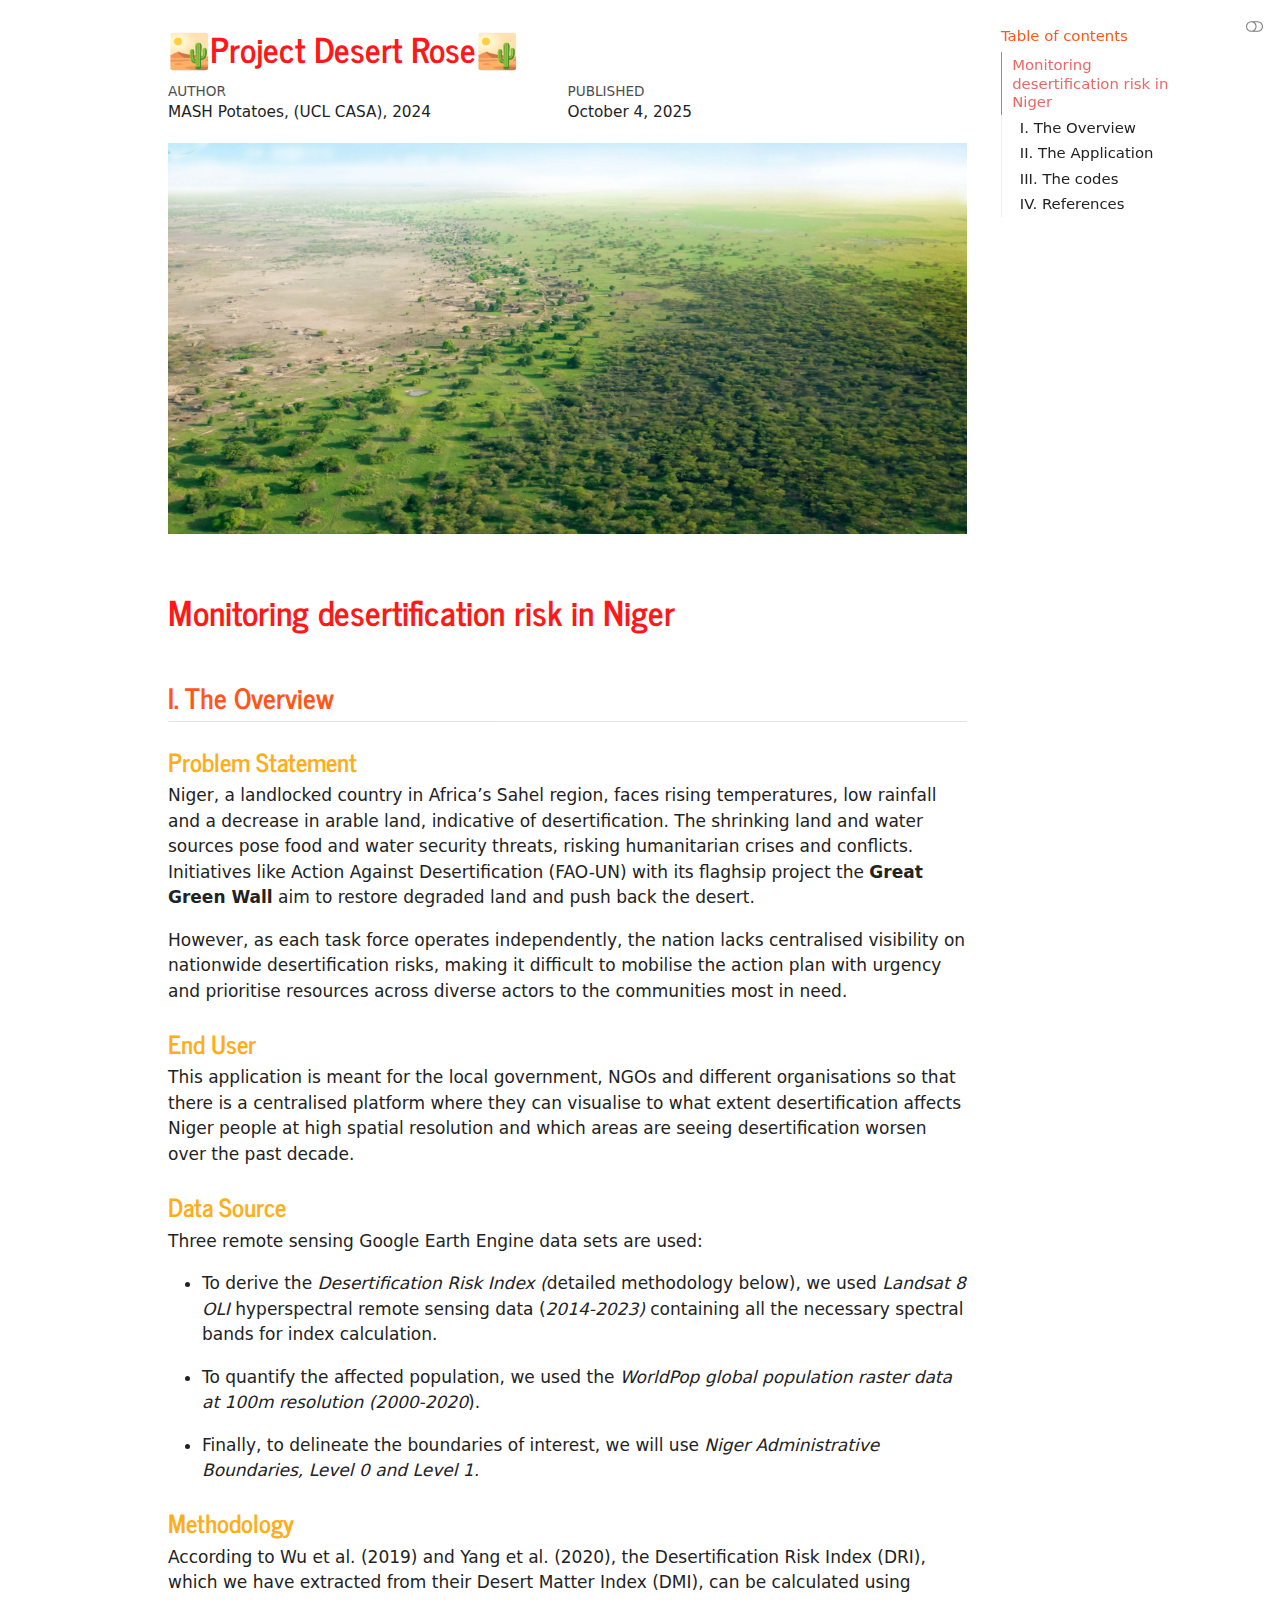
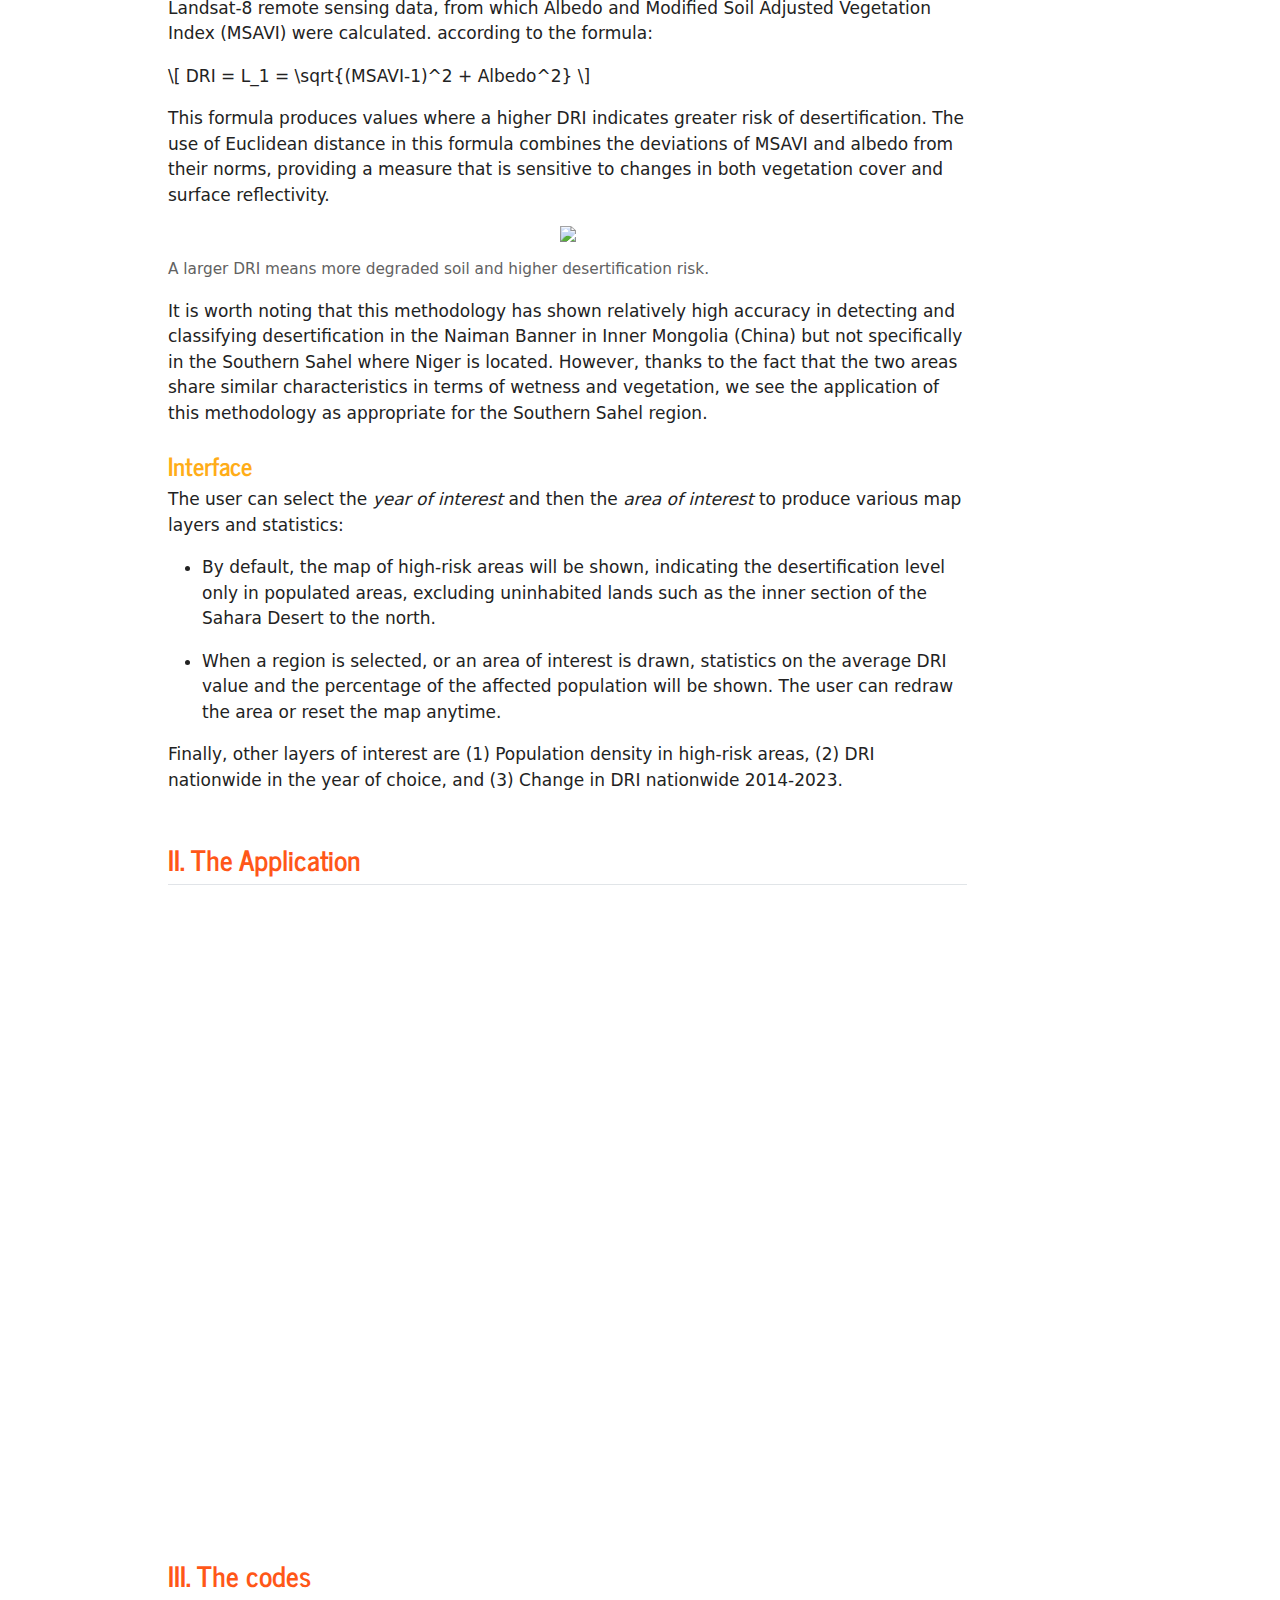
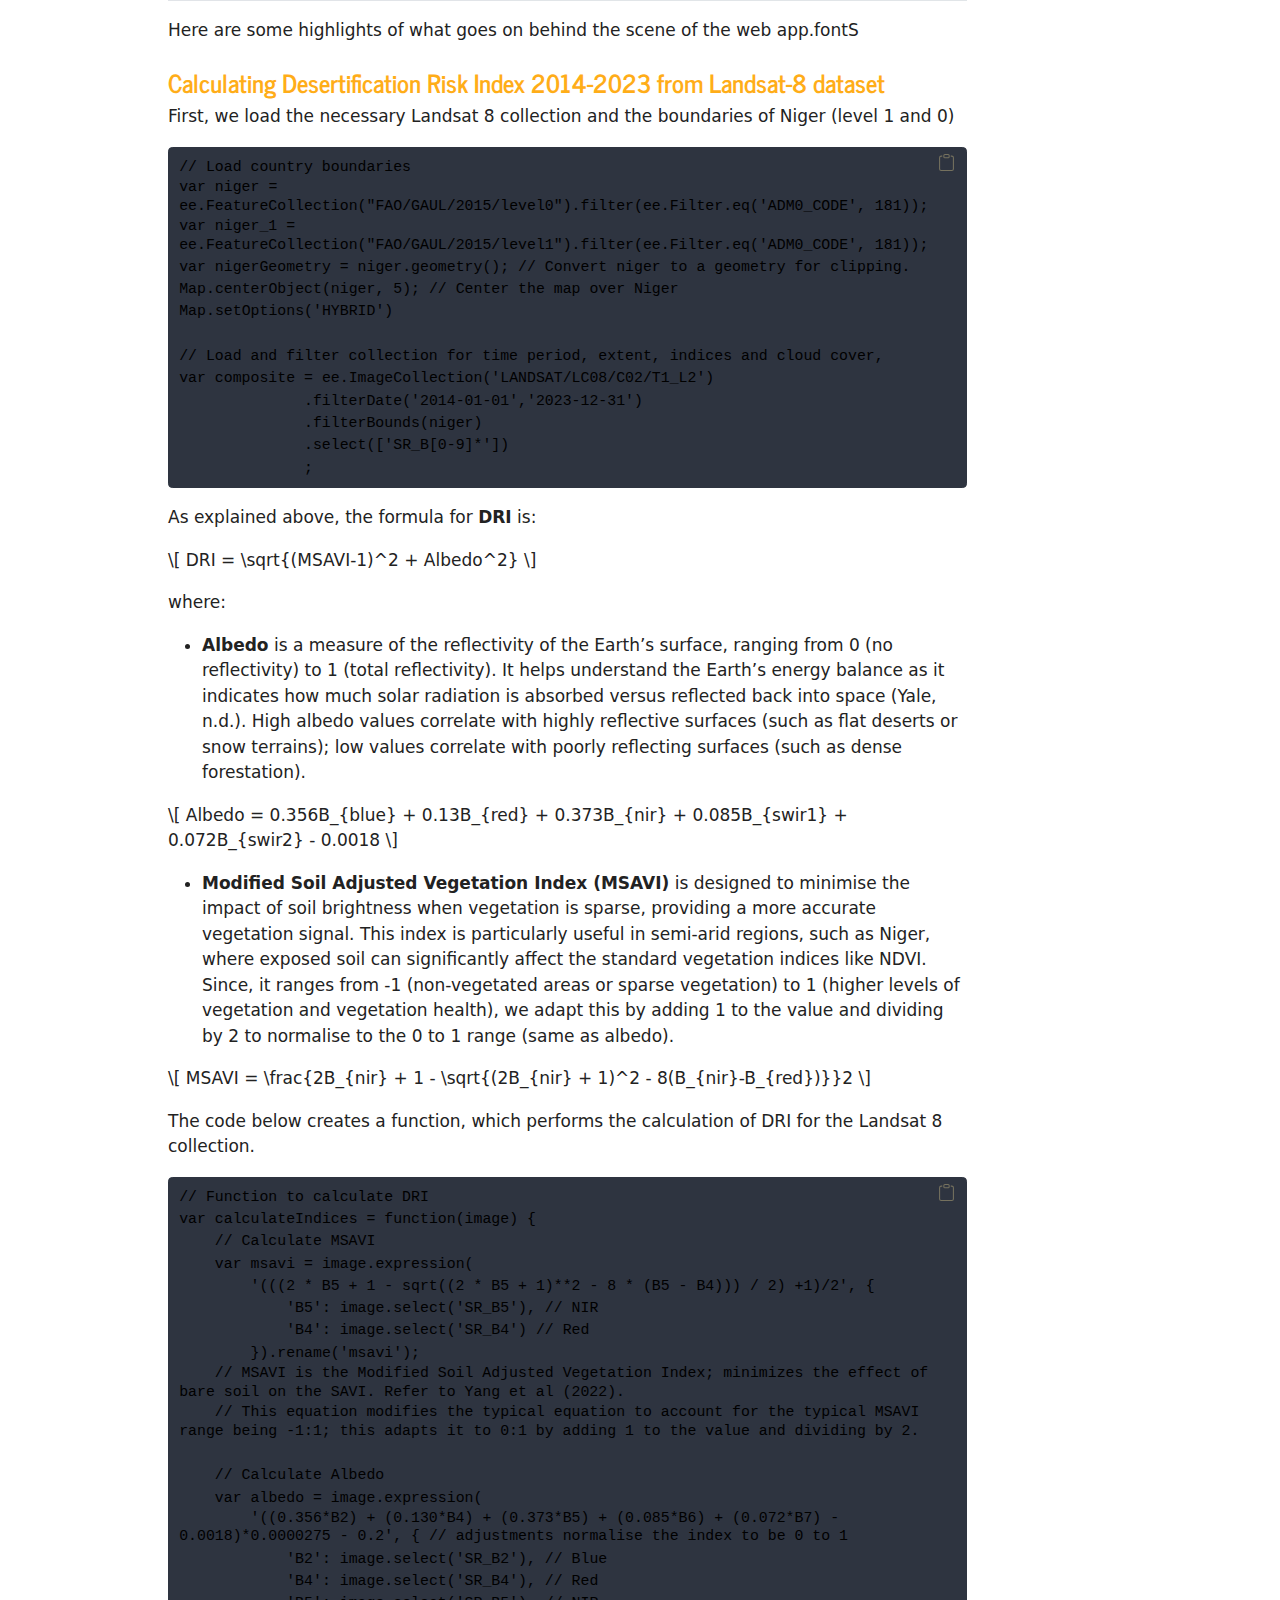
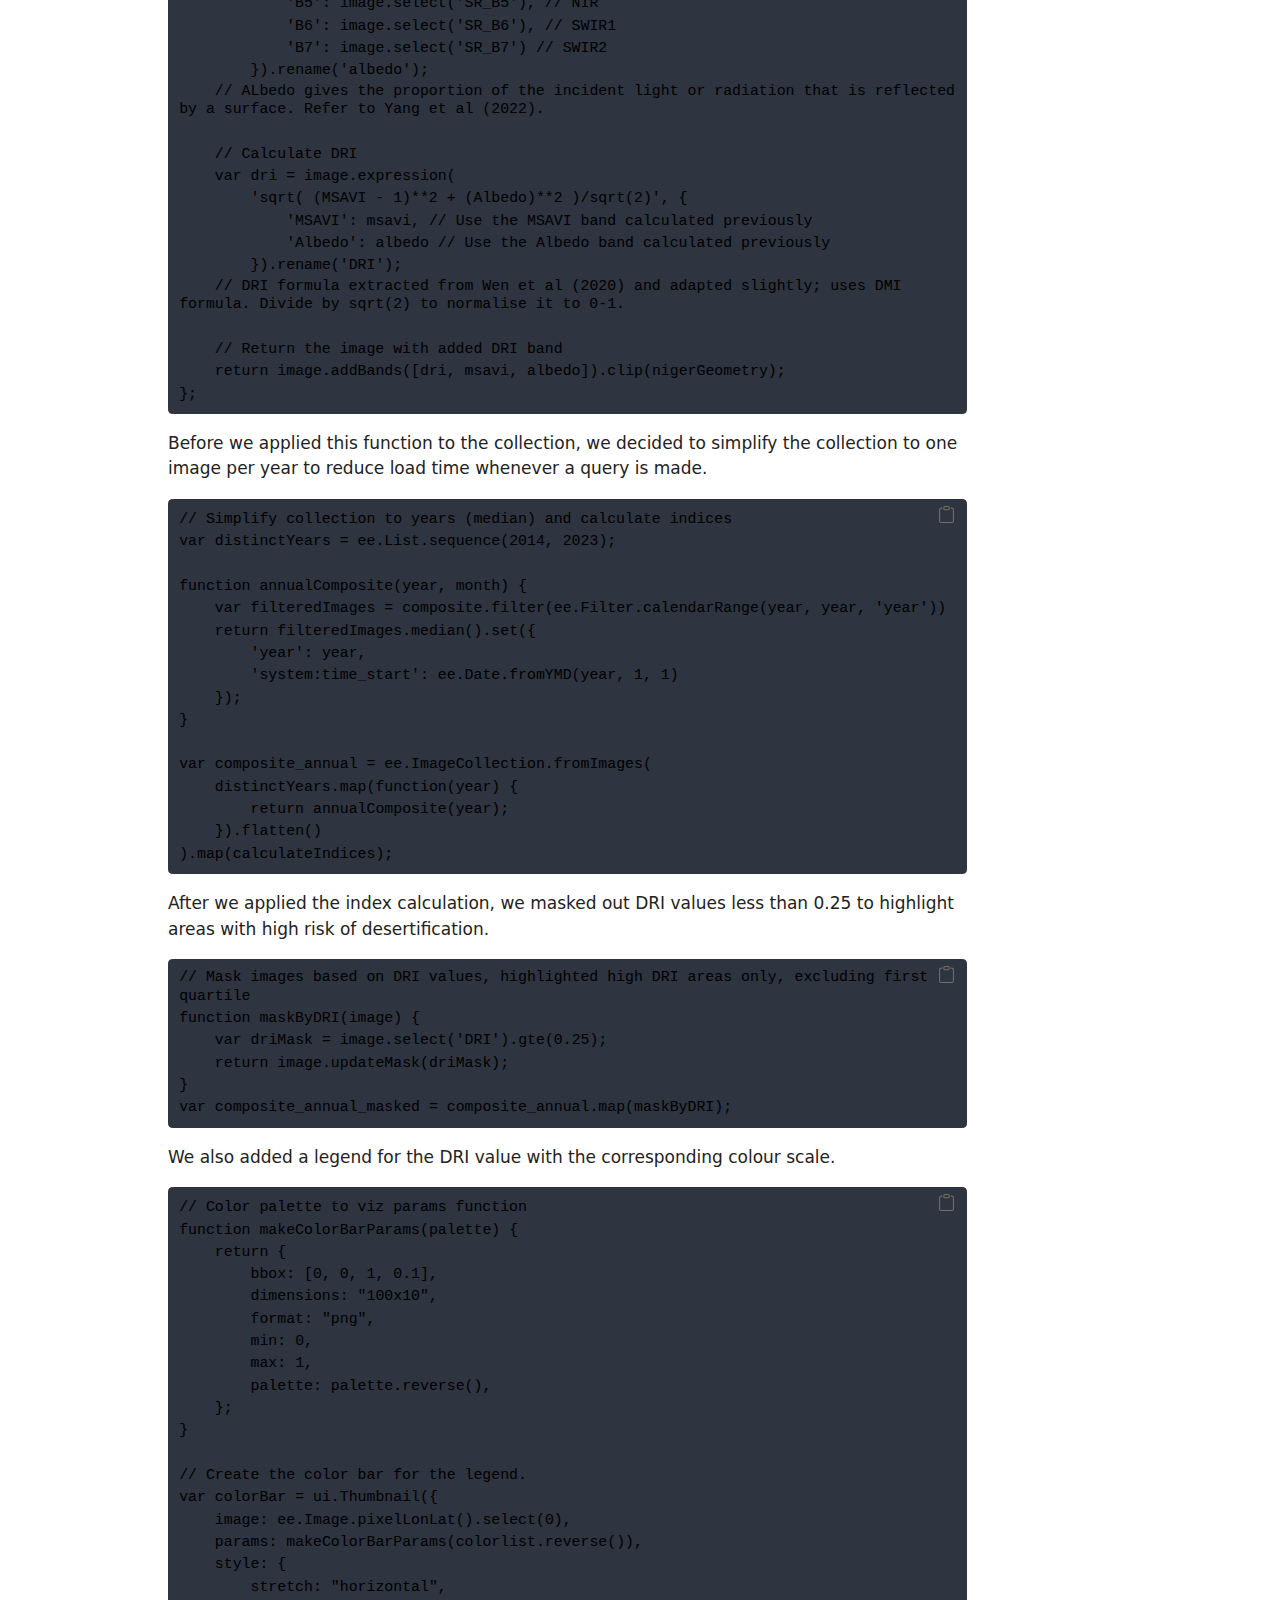
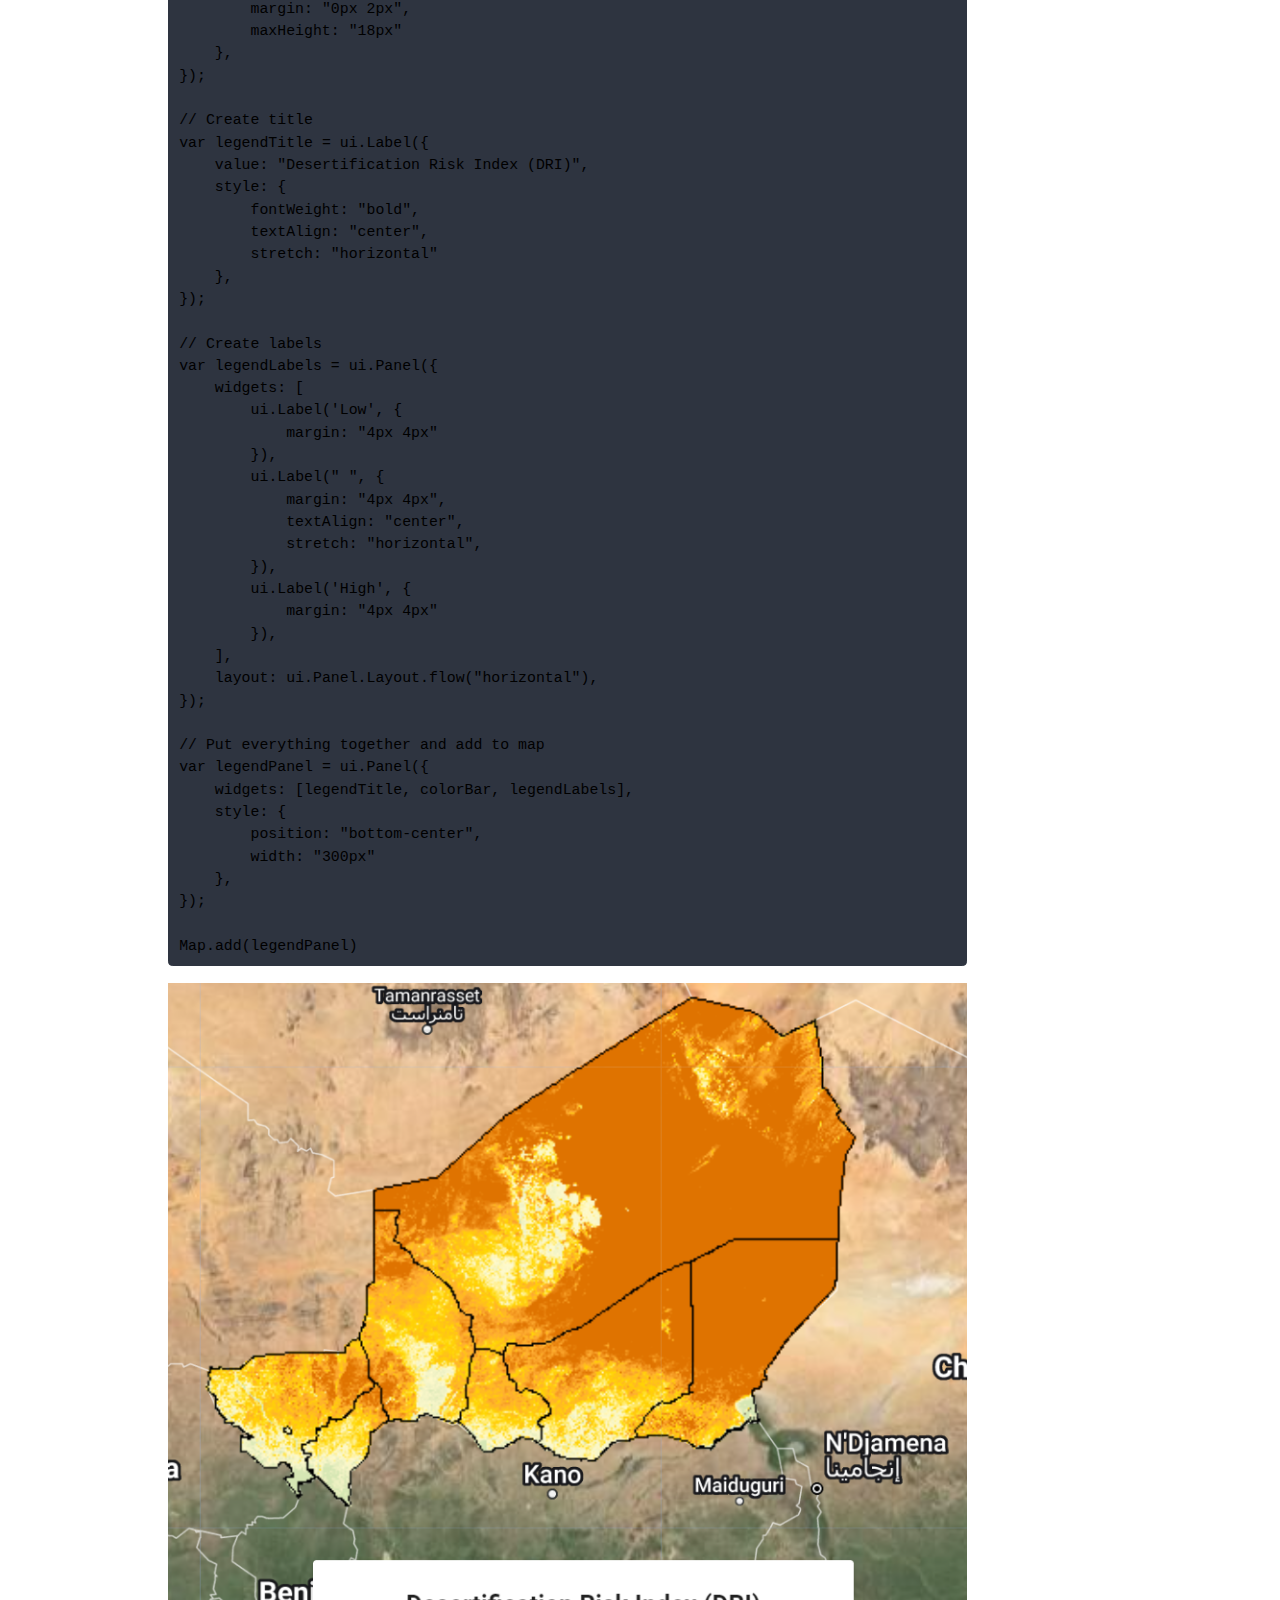
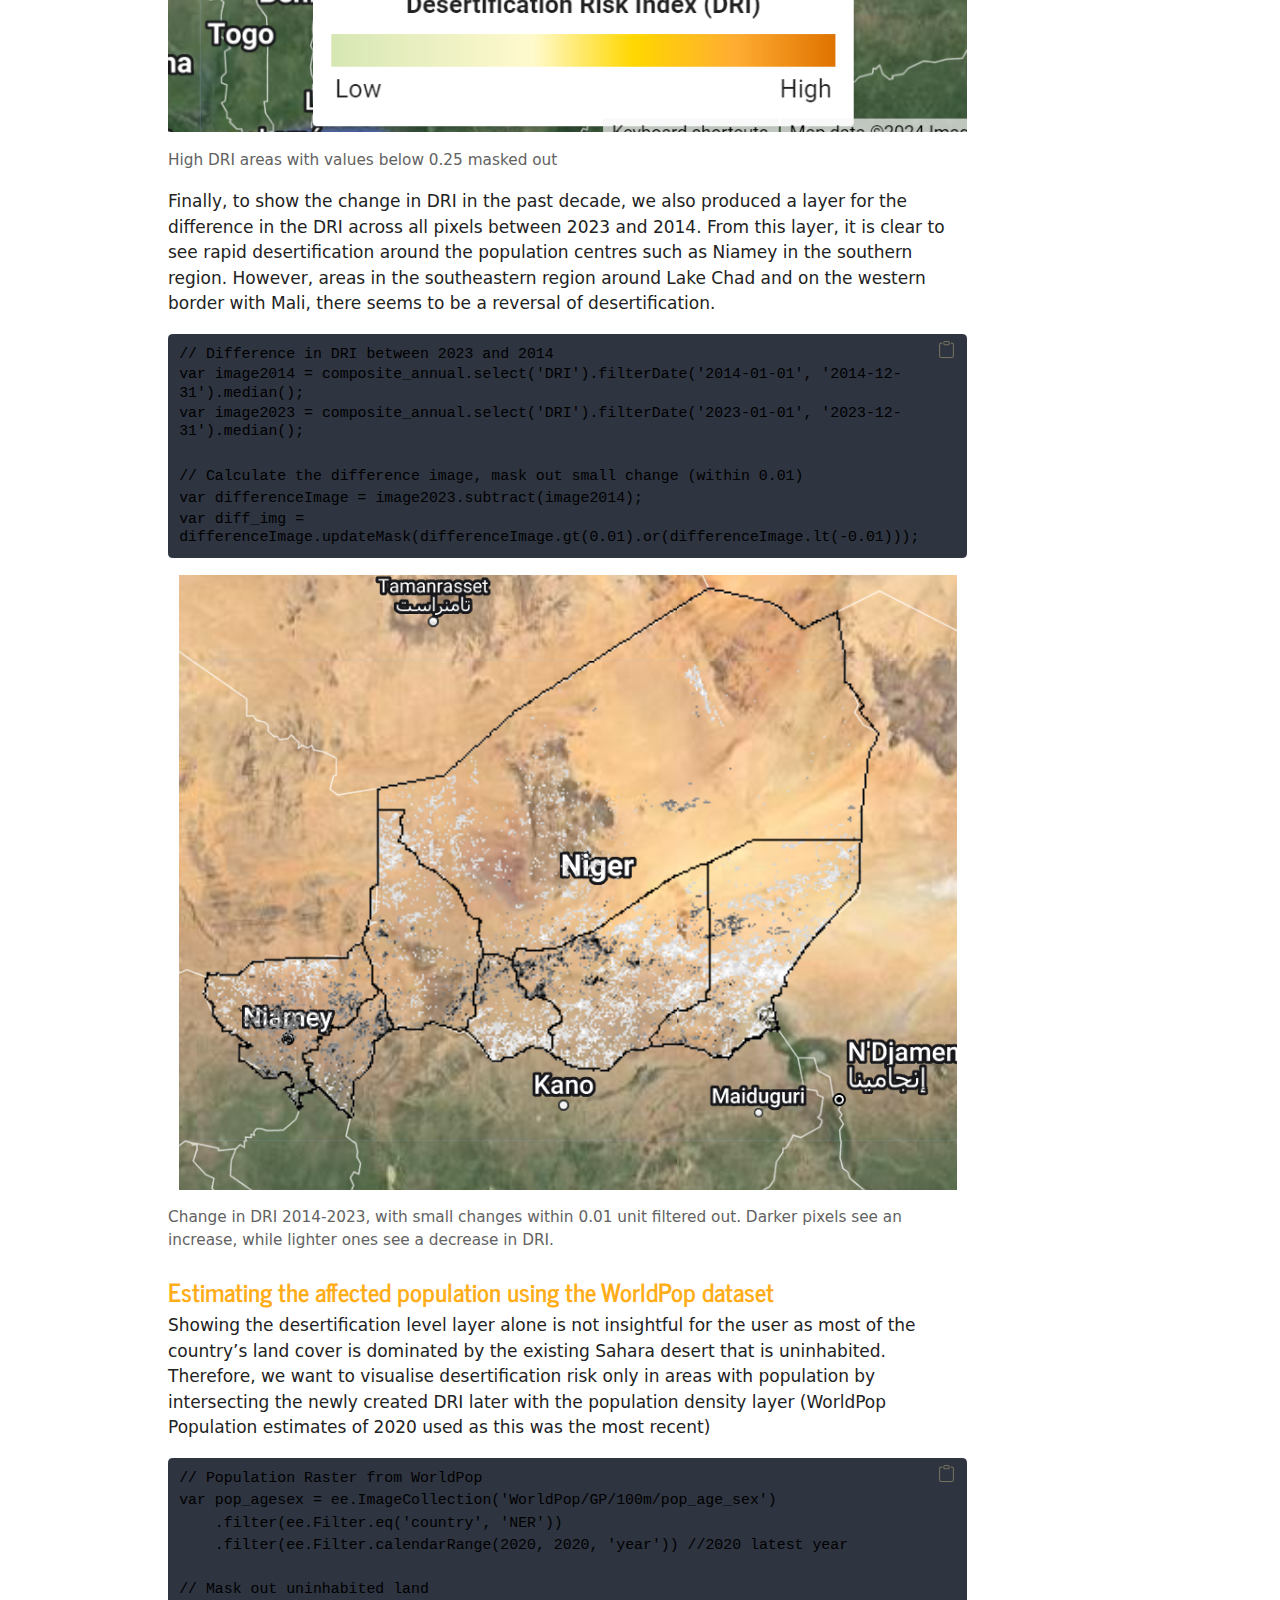
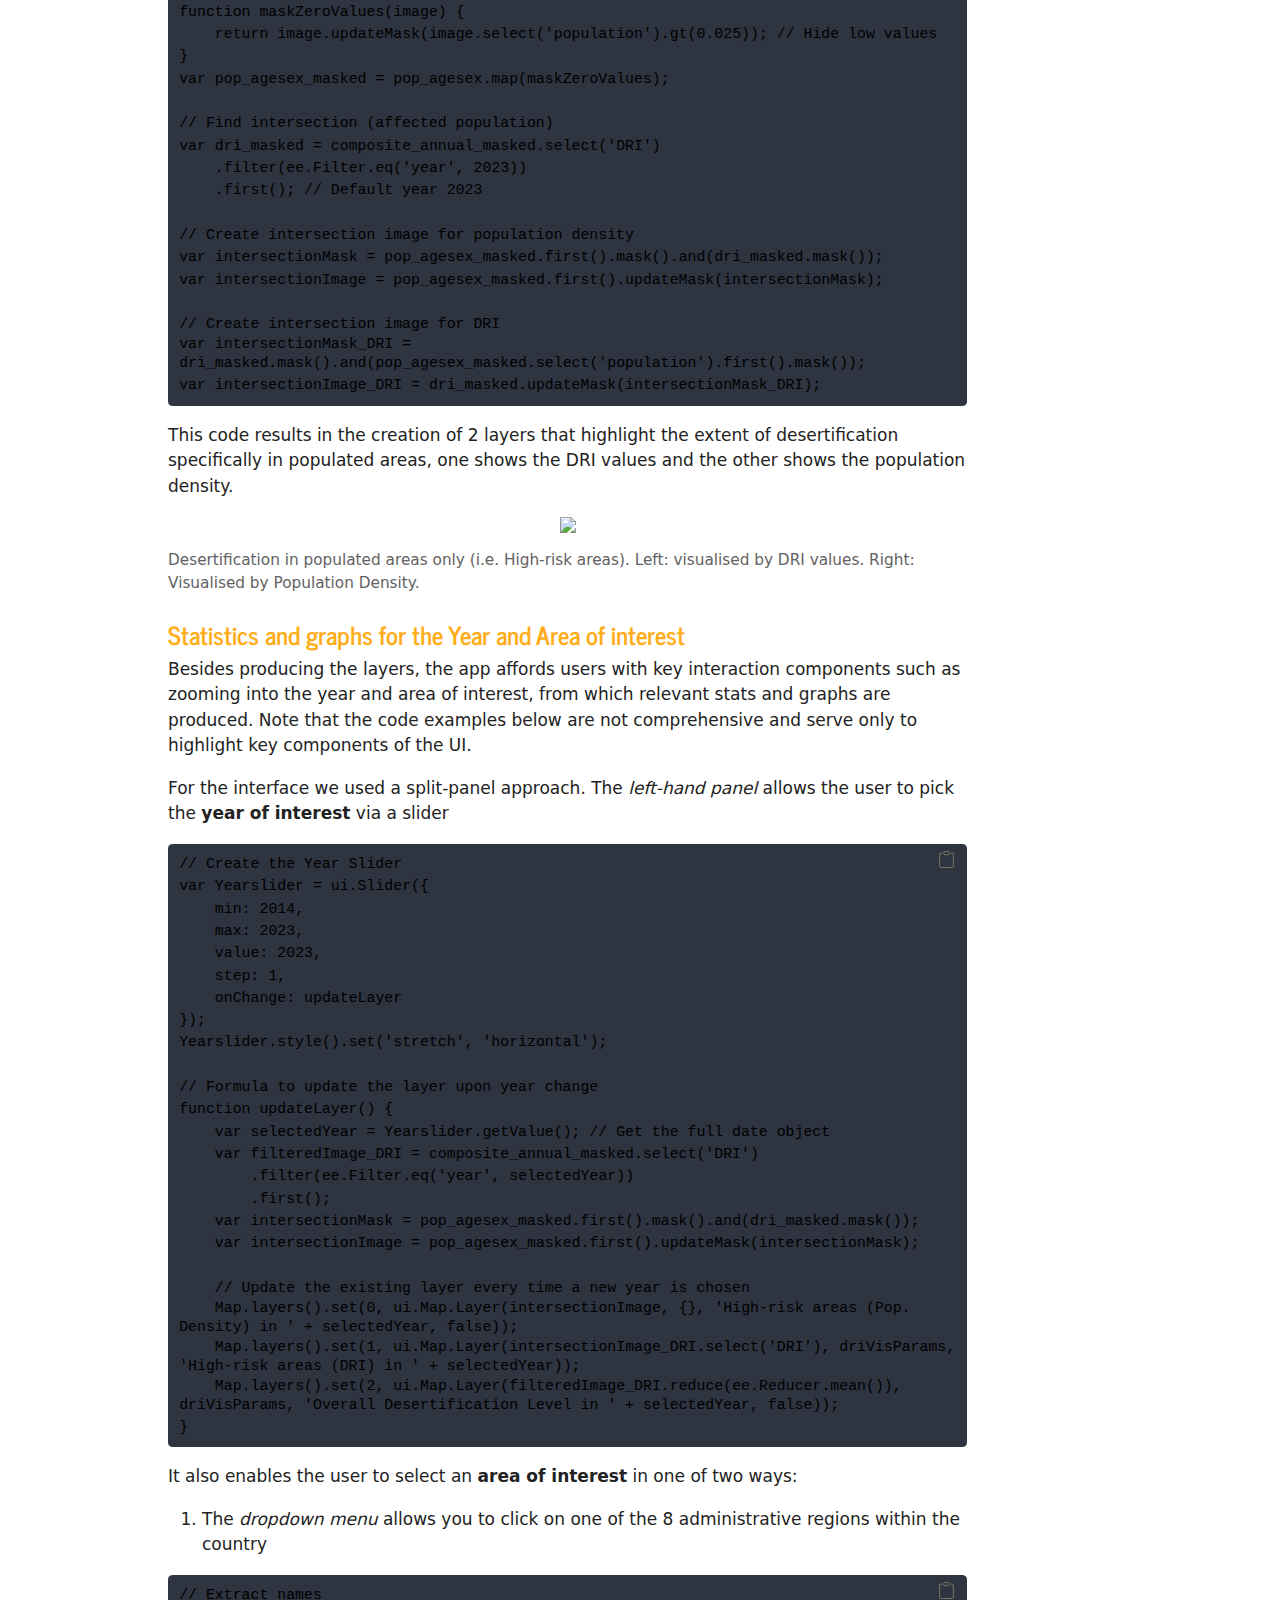
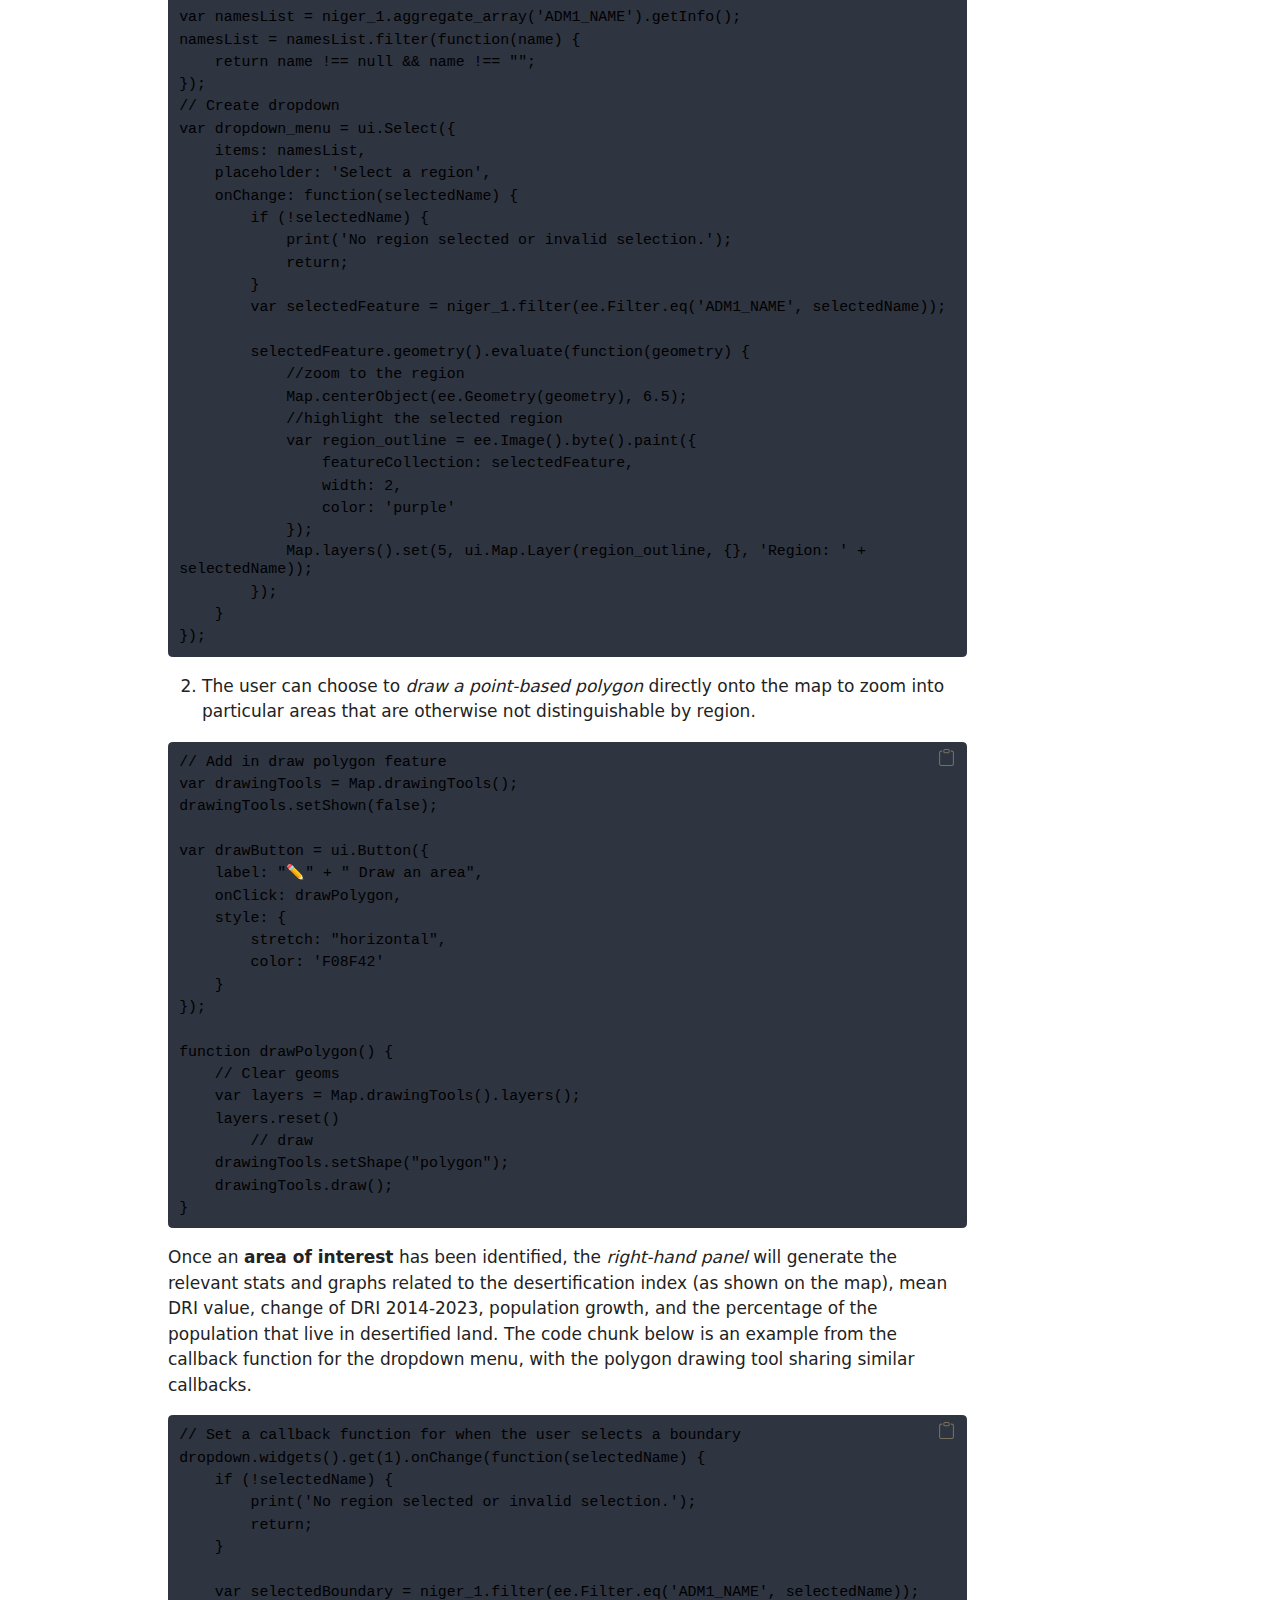
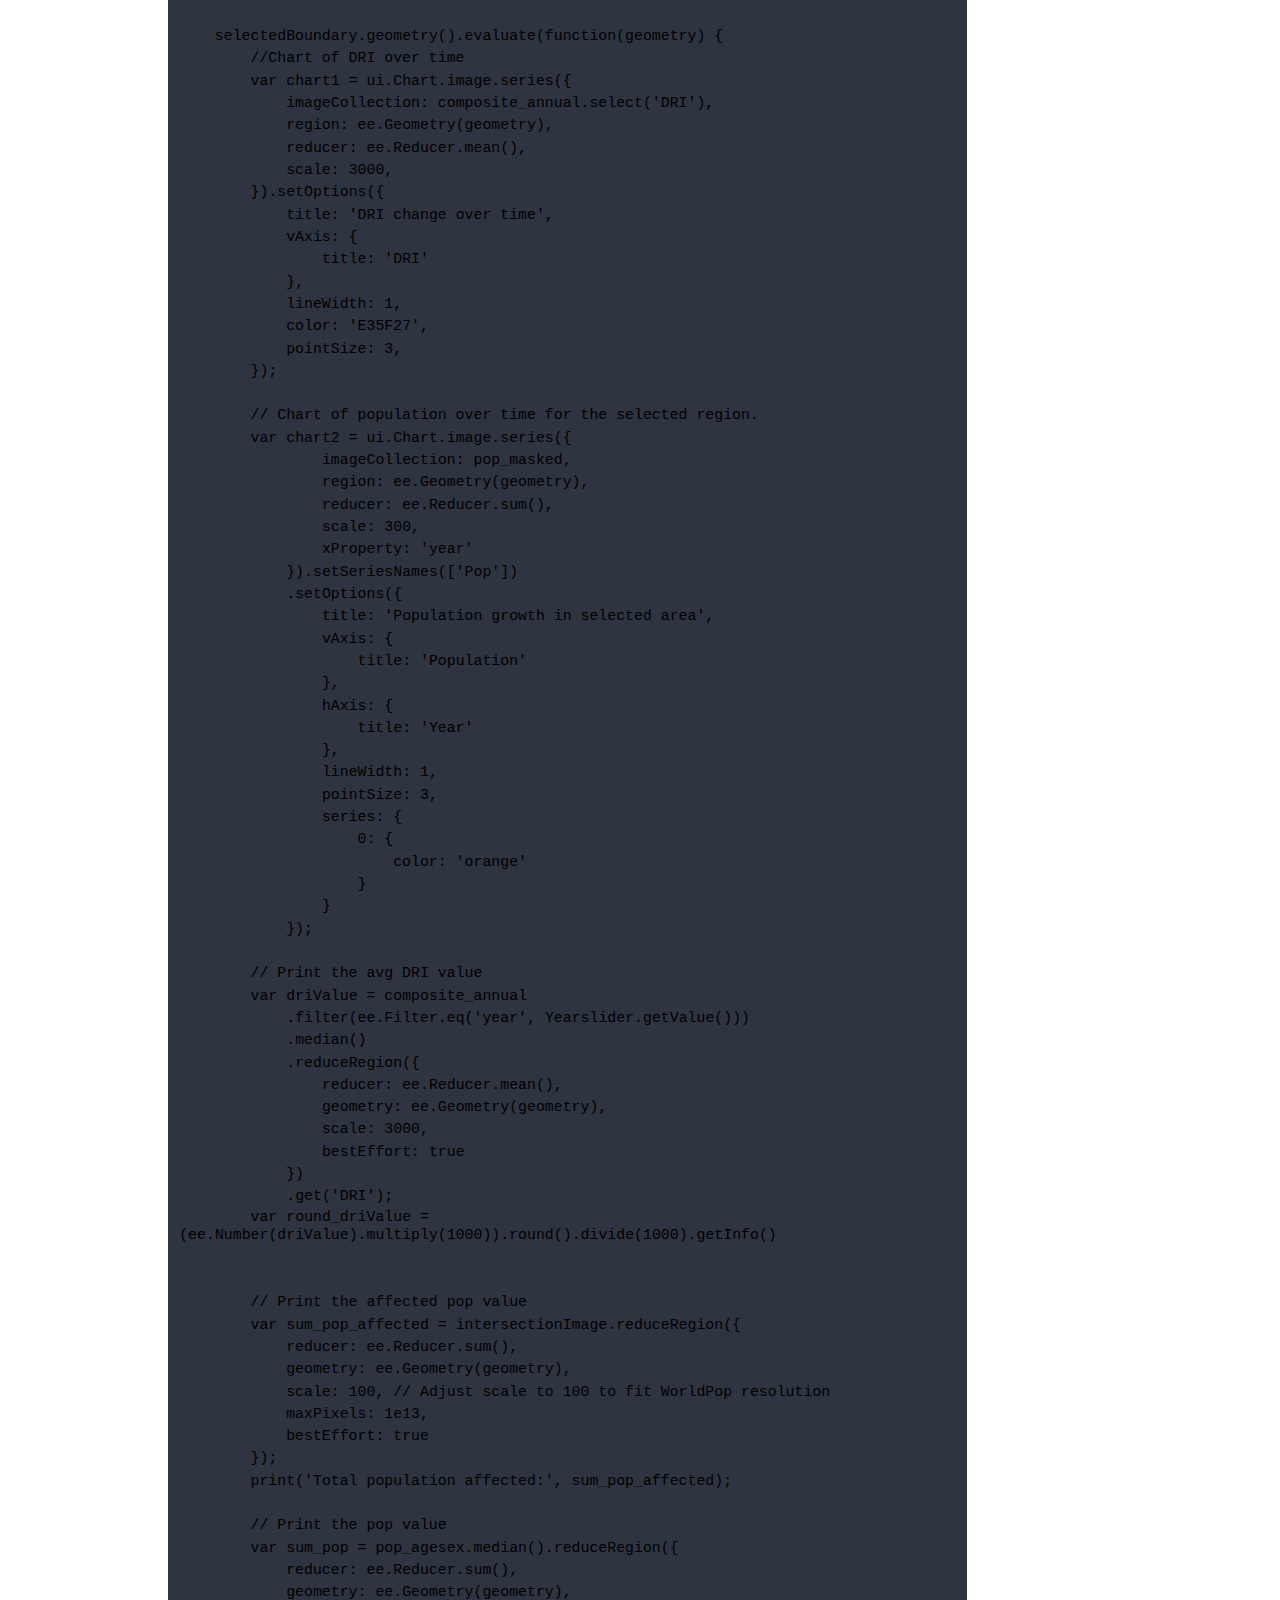
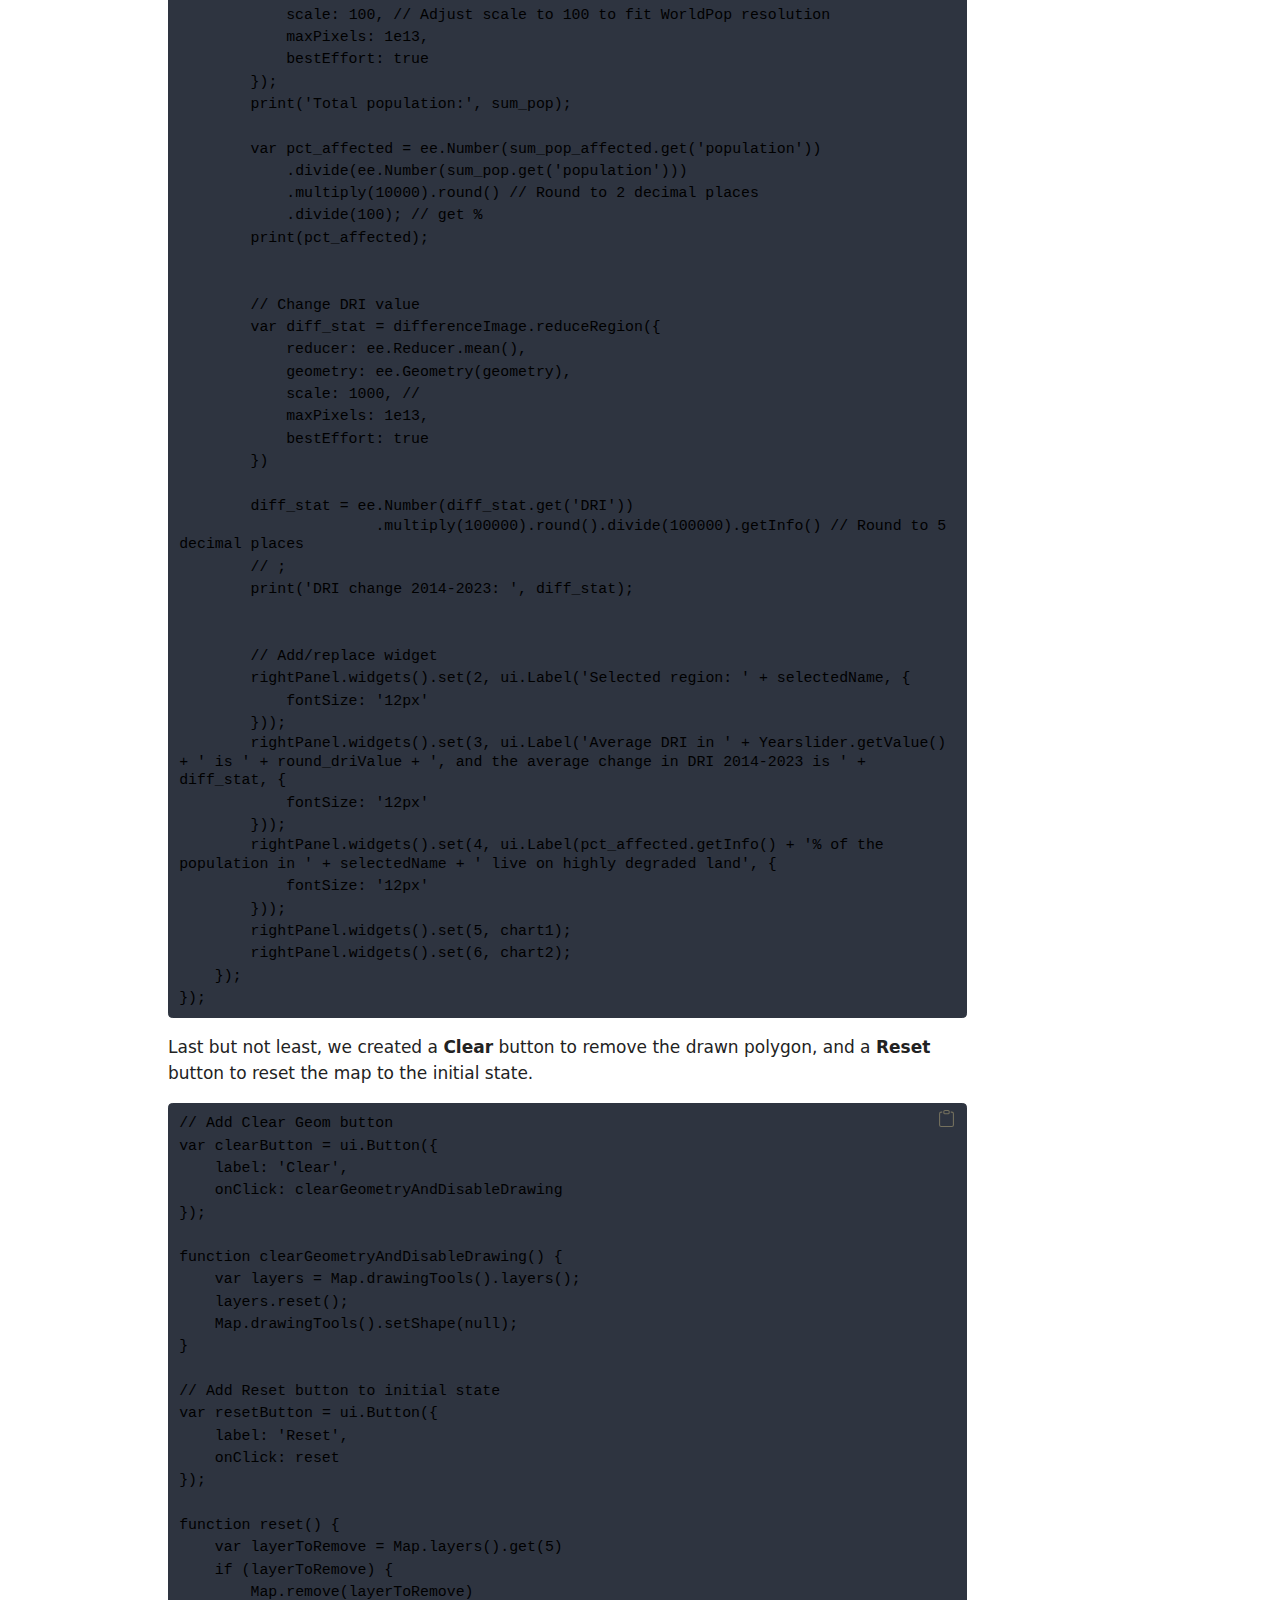
==== commit f0c94eac: "final" ====
--- a/docs/index.html
+++ b/docs/index.html
@@ -6,8 +6,10 @@
 
 <meta name="viewport" content="width=device-width, initial-scale=1.0, user-scalable=yes">
 
-
-<title>index</title>
+<meta name="author" content="MASH Potatoes, (UCL CASA), 2024">
+<meta name="dcterms.date" content="2025-10-04">
+
+<title>🏜️Project Desert Rose🏜️</title>
 <style>
 code{white-space: pre-wrap;}
 span.smallcaps{font-variant: small-caps;}
@@ -58,11 +60,13 @@
 
 
 <script src="site_libs/quarto-nav/quarto-nav.js"></script>
+<script src="site_libs/quarto-nav/headroom.min.js"></script>
 <script src="site_libs/clipboard/clipboard.min.js"></script>
 <script src="site_libs/quarto-search/autocomplete.umd.js"></script>
 <script src="site_libs/quarto-search/fuse.min.js"></script>
 <script src="site_libs/quarto-search/quarto-search.js"></script>
 <meta name="quarto:offset" content="./">
+<link href="./images/circl-logo.png" rel="icon" type="image/png">
 <script src="site_libs/quarto-html/quarto.js"></script>
 <script src="site_libs/quarto-html/popper.min.js"></script>
 <script src="site_libs/quarto-html/tippy.umd.min.js"></script>
@@ -98,30 +102,82 @@
   <script src="https://polyfill.io/v3/polyfill.min.js?features=es6"></script>
   <script src="https://cdn.jsdelivr.net/npm/mathjax@3/es5/tex-chtml-full.js" type="text/javascript"></script>
 
+<link rel="stylesheet" href="styles.css">
 </head>
 
-<body class="fullcontent">
+<body>
 
 <div id="quarto-search-results"></div>
 <!-- content -->
 <div id="quarto-content" class="quarto-container page-columns page-rows-contents page-layout-article">
 <!-- sidebar -->
 <!-- margin-sidebar -->
-    
+    <div id="quarto-margin-sidebar" class="sidebar margin-sidebar">
+        <nav id="TOC" role="doc-toc" class="toc-active">
+    <h2 id="toc-title">Table of contents</h2>
+   
+  <ul>
+  <li><a href="#monitoring-desertification-risk-in-niger" id="toc-monitoring-desertification-risk-in-niger" class="nav-link active" data-scroll-target="#monitoring-desertification-risk-in-niger">Monitoring desertification risk in Niger</a>
+  <ul class="collapse">
+  <li><a href="#i.-the-overview" id="toc-i.-the-overview" class="nav-link" data-scroll-target="#i.-the-overview">I. The Overview</a>
+  <ul class="collapse">
+  <li><a href="#problem-statement" id="toc-problem-statement" class="nav-link" data-scroll-target="#problem-statement">Problem Statement</a></li>
+  <li><a href="#end-user" id="toc-end-user" class="nav-link" data-scroll-target="#end-user">End User</a></li>
+  <li><a href="#data-source" id="toc-data-source" class="nav-link" data-scroll-target="#data-source">Data Source</a></li>
+  <li><a href="#methodology" id="toc-methodology" class="nav-link" data-scroll-target="#methodology">Methodology</a></li>
+  <li><a href="#interface" id="toc-interface" class="nav-link" data-scroll-target="#interface">Interface</a></li>
+  </ul></li>
+  <li><a href="#ii.-the-application" id="toc-ii.-the-application" class="nav-link" data-scroll-target="#ii.-the-application">II. The Application</a></li>
+  <li><a href="#iii.-the-codes" id="toc-iii.-the-codes" class="nav-link" data-scroll-target="#iii.-the-codes">III. The codes</a>
+  <ul class="collapse">
+  <li><a href="#calculating-desertification-risk-index-2014-2023-from-landsat-8-dataset" id="toc-calculating-desertification-risk-index-2014-2023-from-landsat-8-dataset" class="nav-link" data-scroll-target="#calculating-desertification-risk-index-2014-2023-from-landsat-8-dataset">Calculating Desertification Risk Index 2014-2023 from Landsat-8 dataset</a></li>
+  <li><a href="#estimating-the-affected-population-using-the-worldpop-dataset" id="toc-estimating-the-affected-population-using-the-worldpop-dataset" class="nav-link" data-scroll-target="#estimating-the-affected-population-using-the-worldpop-dataset">Estimating the affected population using the WorldPop dataset</a></li>
+  <li><a href="#statistics-and-graphs-for-the-year-and-area-of-interest" id="toc-statistics-and-graphs-for-the-year-and-area-of-interest" class="nav-link" data-scroll-target="#statistics-and-graphs-for-the-year-and-area-of-interest">Statistics and graphs for the Year and Area of interest</a></li>
+  </ul></li>
+  <li><a href="#iv.-references" id="toc-iv.-references" class="nav-link" data-scroll-target="#iv.-references">IV. References</a></li>
+  </ul></li>
+  </ul>
+</nav>
+    </div>
 <!-- main -->
 <main class="content page-columns page-full" id="quarto-document-content">
 
-
-
-<p><em><strong>🏜️Project Desert Rose🏜️<br>
-</strong>Project team: MASH potatoes (UCL CASA), 2024</em></p>
+<header id="title-block-header" class="quarto-title-block default">
+<div class="quarto-title">
+<h1 class="title">🏜️Project Desert Rose🏜️</h1>
+</div>
+
+
+
+<div class="quarto-title-meta">
+
+    <div>
+    <div class="quarto-title-meta-heading">Author</div>
+    <div class="quarto-title-meta-contents">
+             <p>MASH Potatoes, (UCL CASA), 2024 </p>
+          </div>
+  </div>
+    
+    <div>
+    <div class="quarto-title-meta-heading">Published</div>
+    <div class="quarto-title-meta-contents">
+      <p class="date">October 4, 2025</p>
+    </div>
+  </div>
+  
+    
+  </div>
+  
+
+</header>
+
 <div class="quarto-figure quarto-figure-center">
 <figure class="figure">
 <p><img src="images/clipboard-3098452386.png" class="img-fluid figure-img"></p>
 </figure>
 </div>
-<section id="monitoring-desertification-risk-in-niger" class="level1 page-columns page-full">
-<h1>Monitoring desertification risk in Niger</h1>
+<section id="monitoring-desertification-risk-in-niger" class="level1 unnumbered page-columns page-full">
+<h1 class="unnumbered">Monitoring desertification risk in Niger</h1>
 <section id="i.-the-overview" class="level2">
 <h2 class="anchored" data-anchor-id="i.-the-overview">I. The Overview</h2>
 <section id="problem-statement" class="level3">
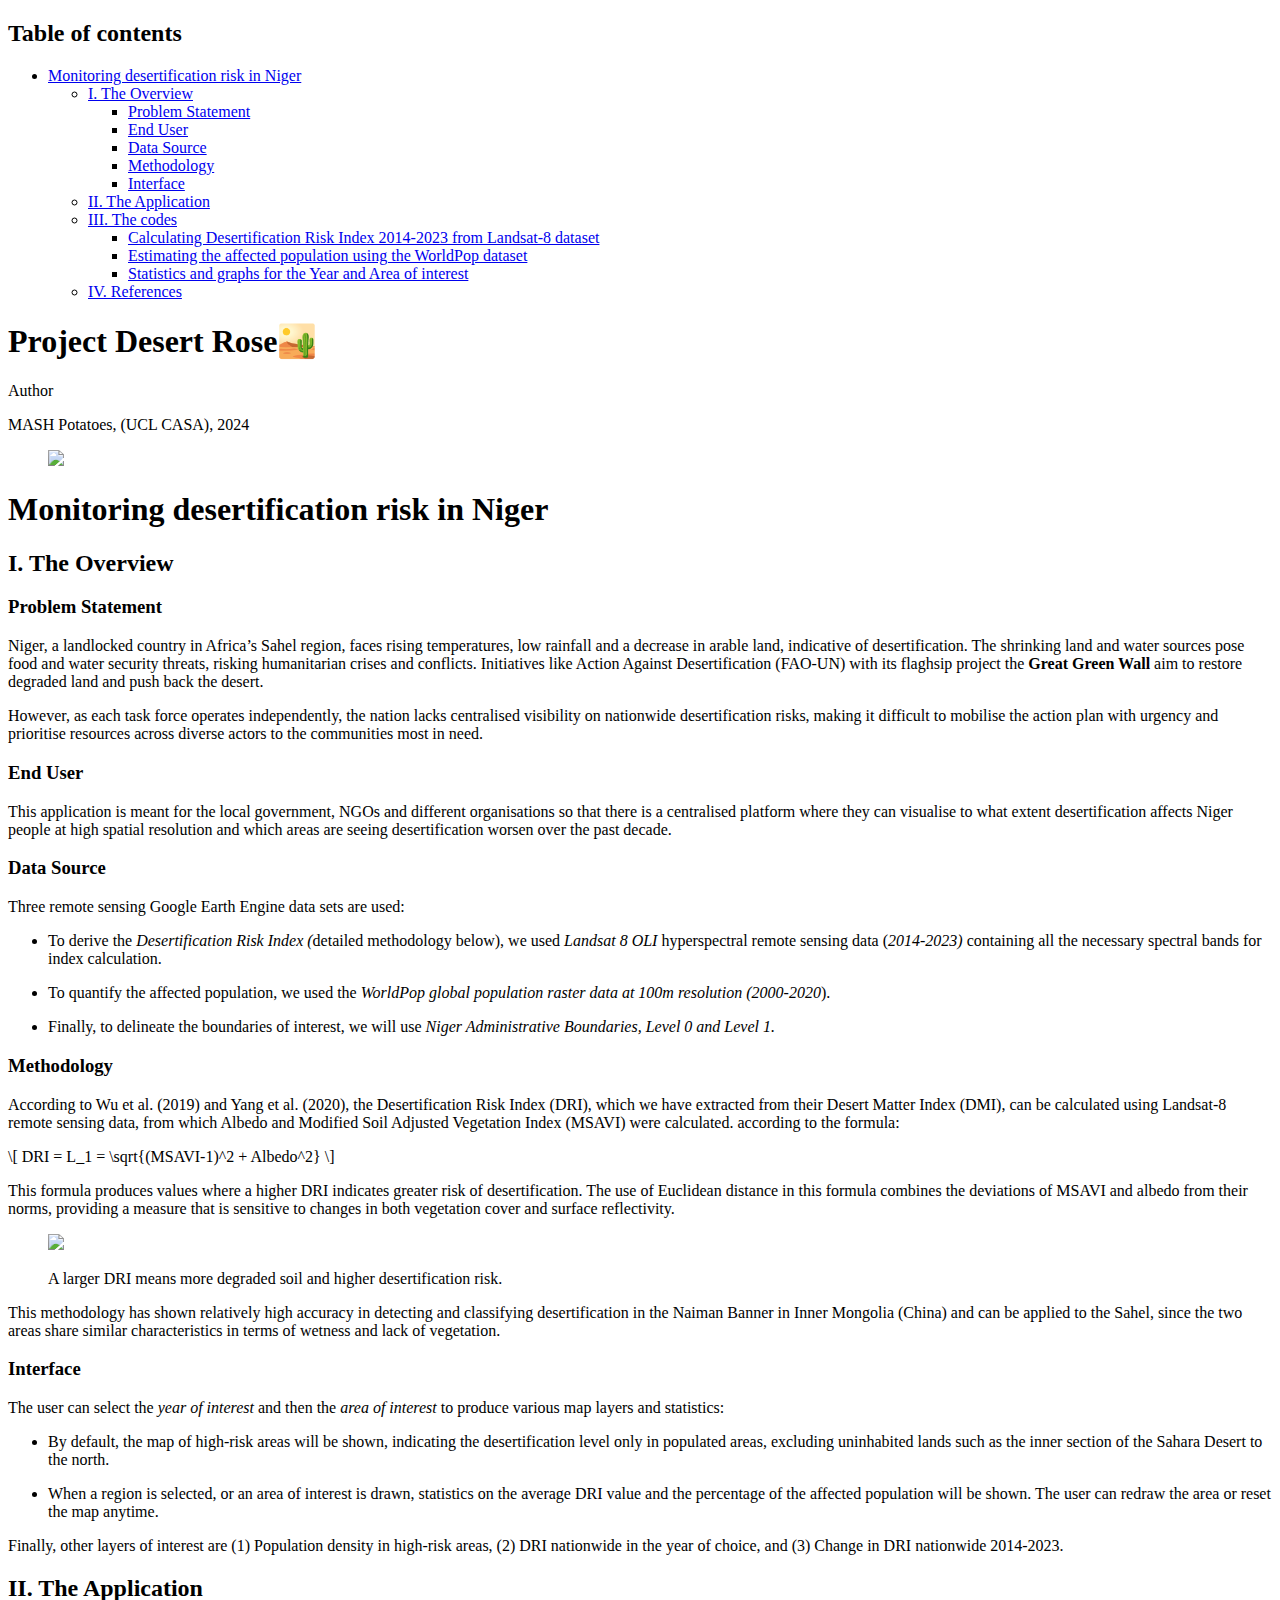
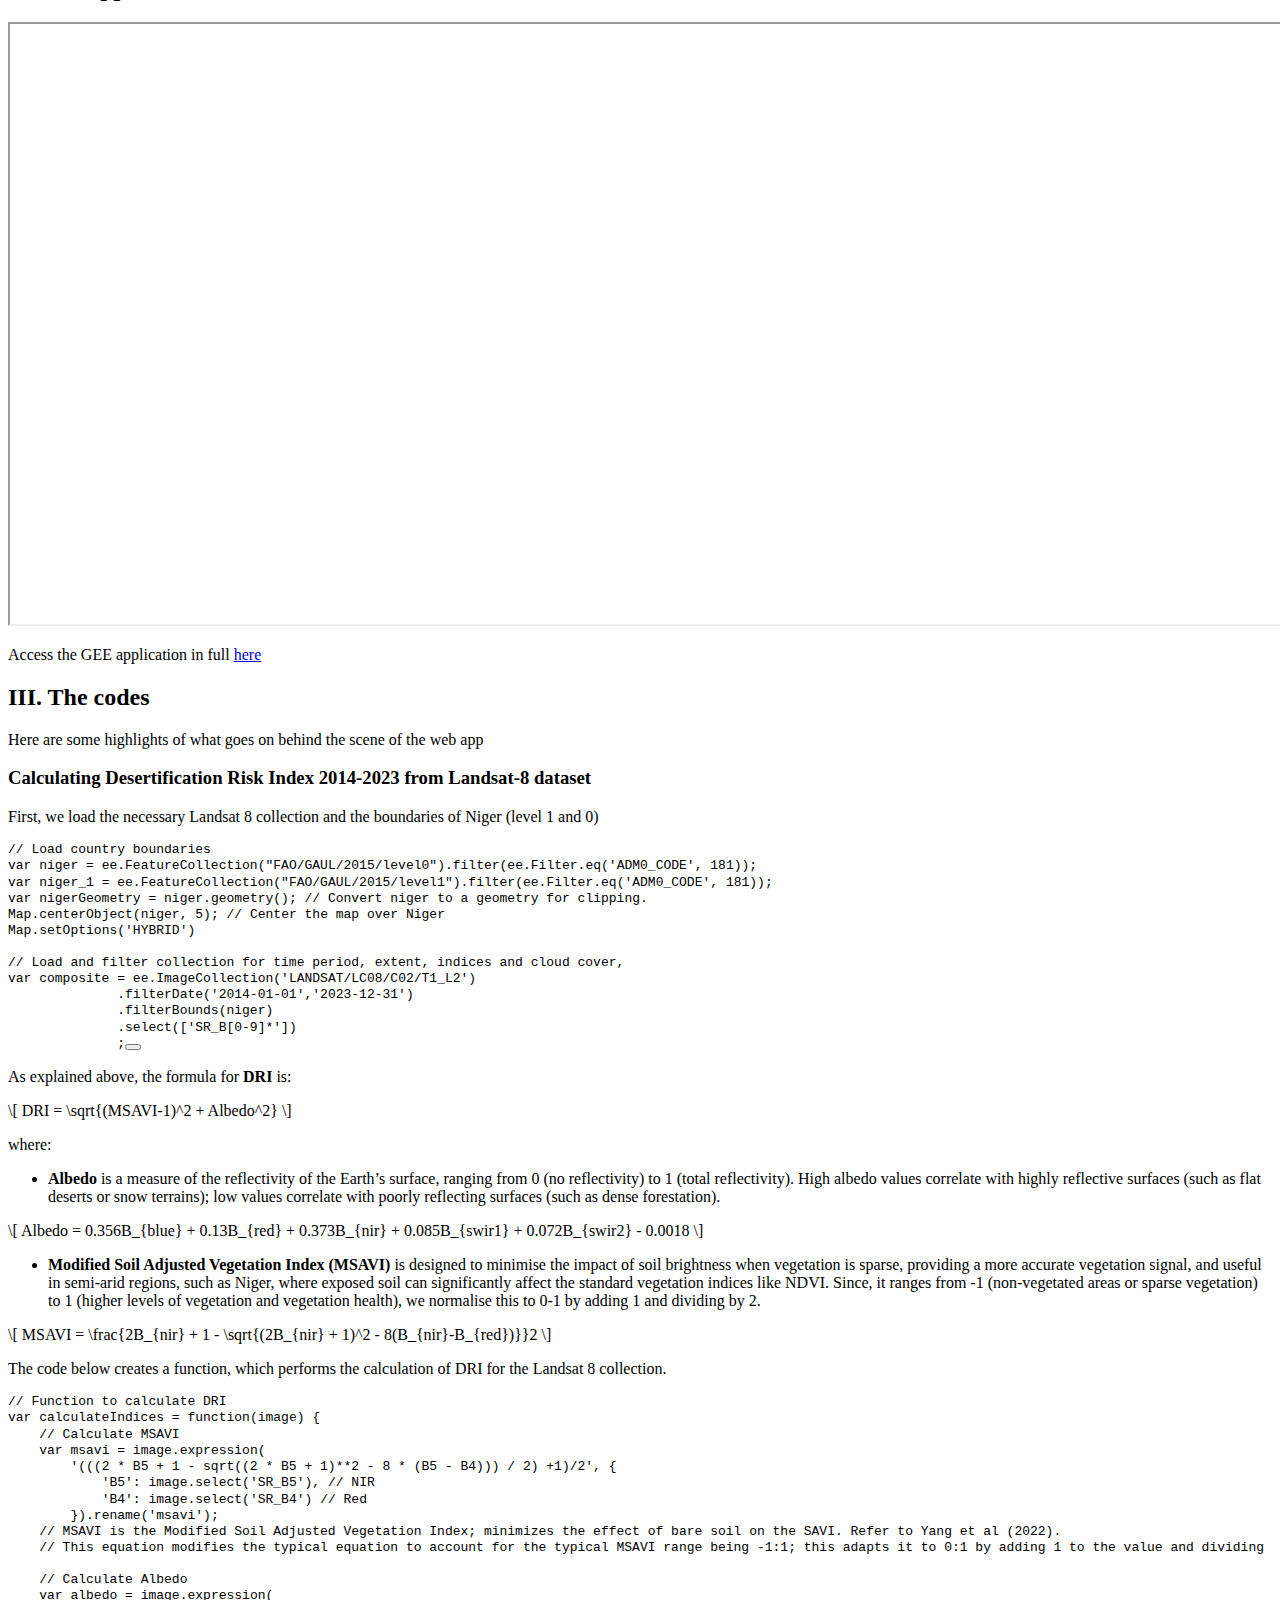
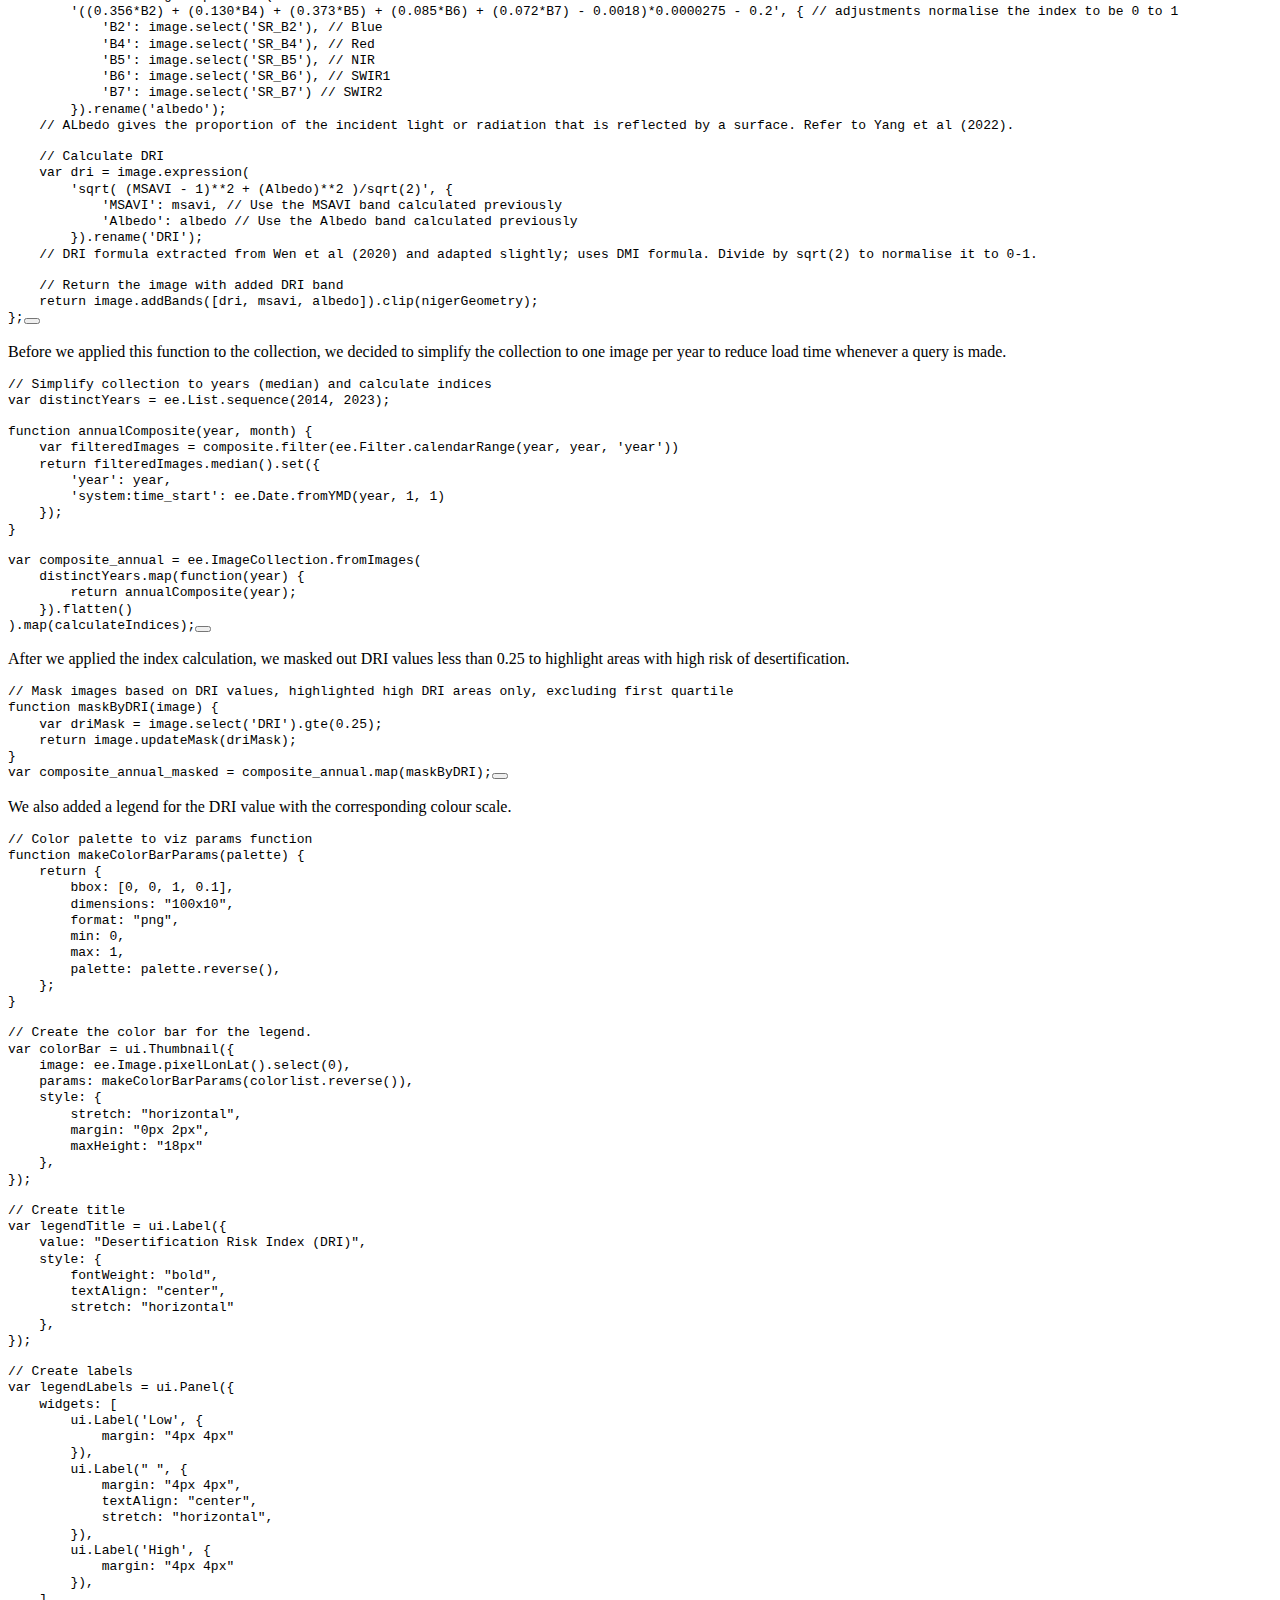
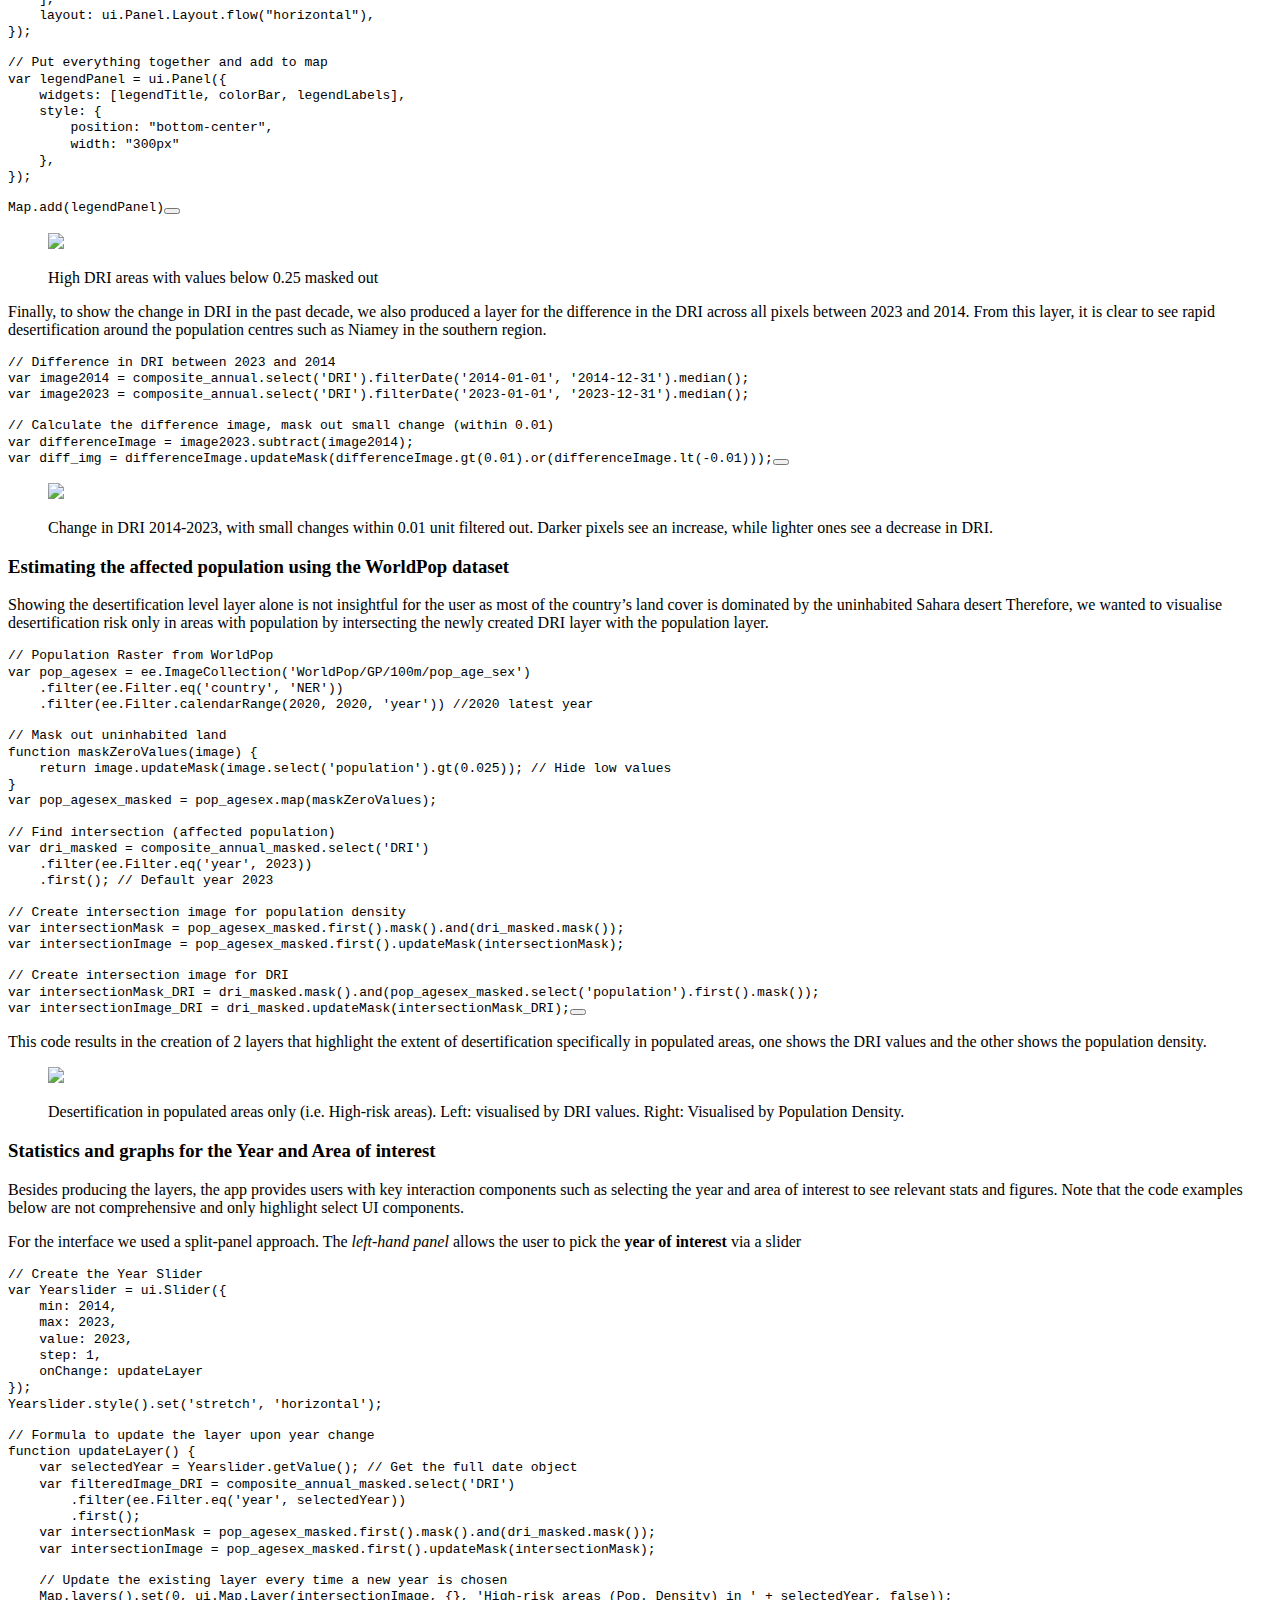
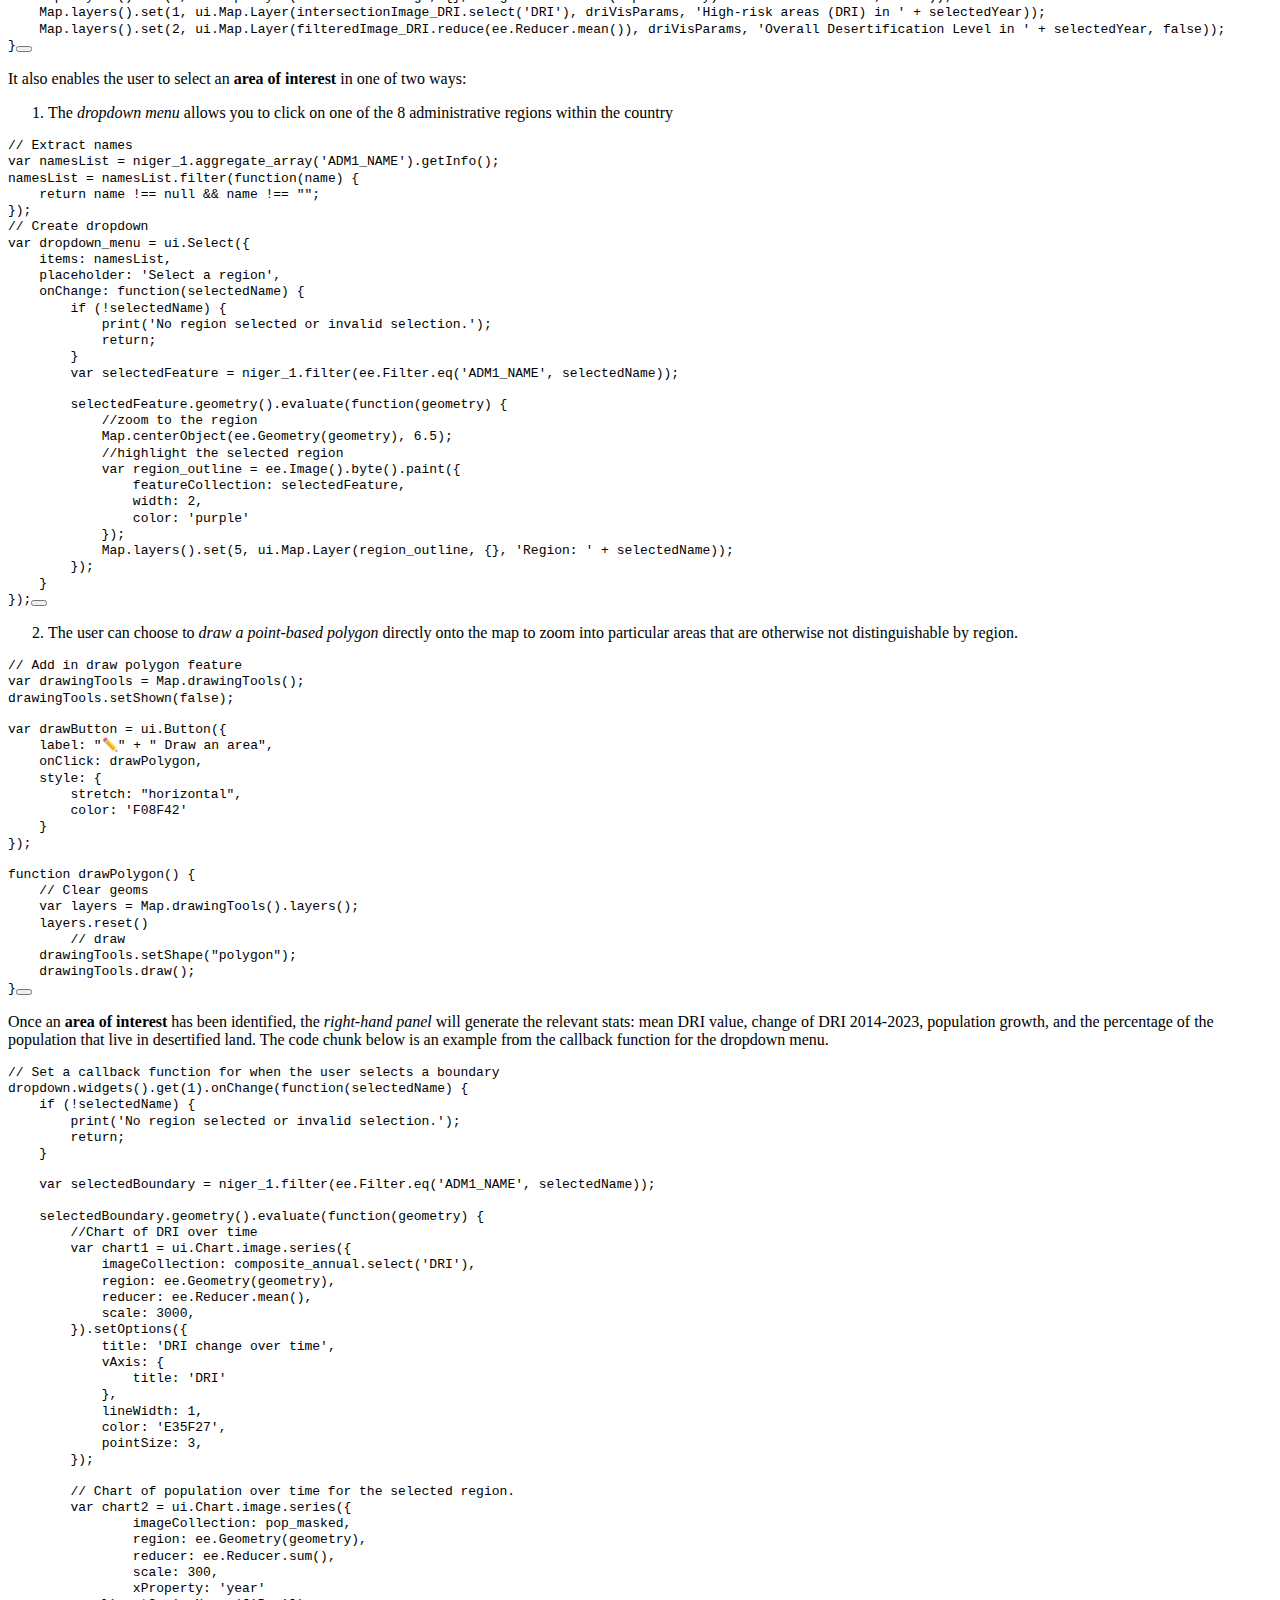
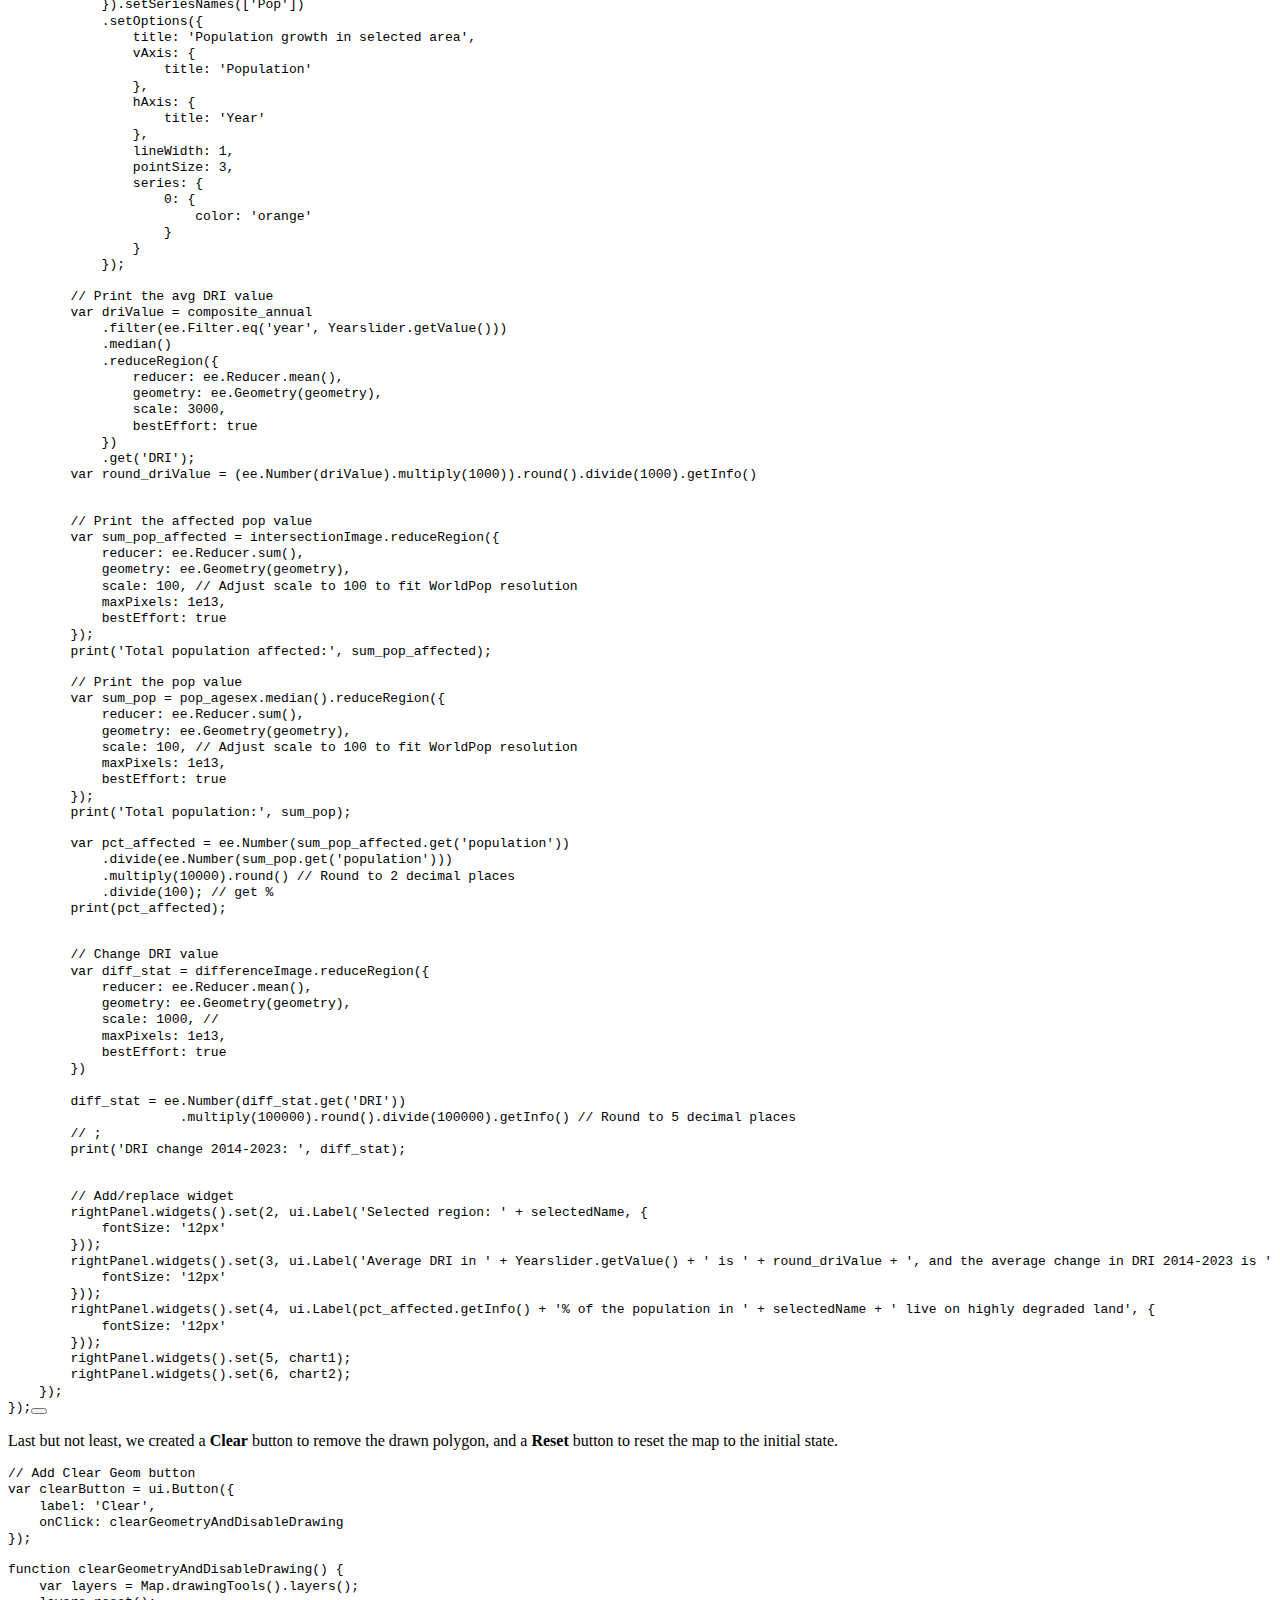
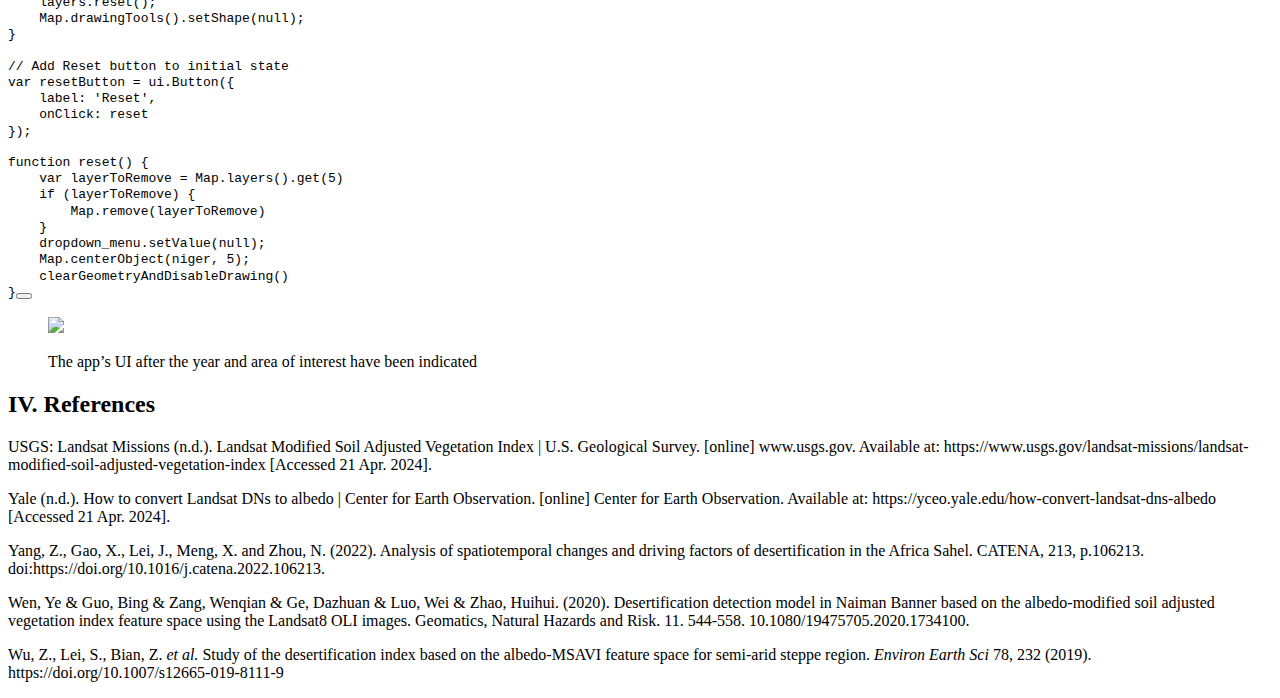
==== commit e1bd9679: "cleaned up word count" ====
--- a/docs/index.html
+++ b/docs/index.html
@@ -7,9 +7,8 @@
 <meta name="viewport" content="width=device-width, initial-scale=1.0, user-scalable=yes">
 
 <meta name="author" content="MASH Potatoes, (UCL CASA), 2024">
-<meta name="dcterms.date" content="2025-10-04">
-
-<title>🏜️Project Desert Rose🏜️</title>
+
+<title>️Project Desert Rose🏜️</title>
 <style>
 code{white-space: pre-wrap;}
 span.smallcaps{font-variant: small-caps;}
@@ -144,7 +143,7 @@
 
 <header id="title-block-header" class="quarto-title-block default">
 <div class="quarto-title">
-<h1 class="title">🏜️Project Desert Rose🏜️</h1>
+<h1 class="title">️Project Desert Rose🏜️</h1>
 </div>
 
 
@@ -158,12 +157,6 @@
           </div>
   </div>
     
-    <div>
-    <div class="quarto-title-meta-heading">Published</div>
-    <div class="quarto-title-meta-contents">
-      <p class="date">October 4, 2025</p>
-    </div>
-  </div>
   
     
   </div>
@@ -209,7 +202,7 @@
 <figcaption class="figure-caption">A larger DRI means more degraded soil and higher desertification risk.</figcaption>
 </figure>
 </div>
-<p>It is worth noting that this methodology has shown relatively high accuracy in detecting and classifying desertification in the Naiman Banner in Inner Mongolia (China) but not specifically in the Southern Sahel where Niger is located. However, thanks to the fact that the two areas share similar characteristics in terms of wetness and vegetation, we see the application of this methodology as appropriate for the Southern Sahel region.</p>
+<p>This methodology has shown relatively high accuracy in detecting and classifying desertification in the Naiman Banner in Inner Mongolia (China) and can be applied to the Sahel, since the two areas share similar characteristics in terms of wetness and lack of vegetation.</p>
 </section>
 <section id="interface" class="level3">
 <h3 class="anchored" data-anchor-id="interface">Interface</h3>
@@ -227,10 +220,11 @@
 <iframe src="https://ee-shaunhoang.projects.earthengine.app/view/project-desert-rose" width="125%" height="600px">
 </iframe>
 </div>
+<p>Access the GEE application in full <a href="https://ee-shaunhoang.projects.earthengine.app/view/project-desert-rose">here</a></p>
 </section>
 <section id="iii.-the-codes" class="level2">
 <h2 class="anchored" data-anchor-id="iii.-the-codes">III. The codes</h2>
-<p>Here are some highlights of what goes on behind the scene of the web app.fontS</p>
+<p>Here are some highlights of what goes on behind the scene of the web app</p>
 <section id="calculating-desertification-risk-index-2014-2023-from-landsat-8-dataset" class="level3">
 <h3 class="anchored" data-anchor-id="calculating-desertification-risk-index-2014-2023-from-landsat-8-dataset">Calculating Desertification Risk Index 2014-2023 from Landsat-8 dataset</h3>
 <p>First, we load the necessary Landsat 8 collection and the boundaries of Niger (level 1 and 0)</p>
@@ -251,11 +245,11 @@
 <p><span class="math display">\[ DRI = \sqrt{(MSAVI-1)^2 + Albedo^2} \]</span></p>
 <p>where:</p>
 <ul>
-<li><strong>Albedo</strong> is a measure of the reflectivity of the Earth’s surface, ranging from 0 (no reflectivity) to 1 (total reflectivity). It helps understand the Earth’s energy balance as it indicates how much solar radiation is absorbed versus reflected back into space (Yale, n.d.). High albedo values correlate with highly reflective surfaces (such as flat deserts or snow terrains); low values correlate with poorly reflecting surfaces (such as dense forestation).</li>
+<li><strong>Albedo</strong> is a measure of the reflectivity of the Earth’s surface, ranging from 0 (no reflectivity) to 1 (total reflectivity). High albedo values correlate with highly reflective surfaces (such as flat deserts or snow terrains); low values correlate with poorly reflecting surfaces (such as dense forestation).</li>
 </ul>
 <p><span class="math display">\[ Albedo = 0.356B_{blue} + 0.13B_{red} + 0.373B_{nir} + 0.085B_{swir1} + 0.072B_{swir2} - 0.0018 \]</span></p>
 <ul>
-<li><strong>Modified Soil Adjusted Vegetation Index (MSAVI)</strong> is designed to minimise the impact of soil brightness when vegetation is sparse, providing a more accurate vegetation signal. This index is particularly useful in semi-arid regions, such as Niger, where exposed soil can significantly affect the standard vegetation indices like NDVI. Since, it ranges from -1 (non-vegetated areas or sparse vegetation) to 1 (higher levels of vegetation and vegetation health), we adapt this by adding 1 to the value and dividing by 2 to normalise to the 0 to 1 range (same as albedo).</li>
+<li><strong>Modified Soil Adjusted Vegetation Index (MSAVI)</strong> is designed to minimise the impact of soil brightness when vegetation is sparse, providing a more accurate vegetation signal, and useful in semi-arid regions, such as Niger, where exposed soil can significantly affect the standard vegetation indices like NDVI. Since, it ranges from -1 (non-vegetated areas or sparse vegetation) to 1 (higher levels of vegetation and vegetation health), we normalise this to 0-1 by adding 1 and dividing by 2.</li>
 </ul>
 <p><span class="math display">\[ MSAVI = \frac{2B_{nir} + 1 - \sqrt{(2B_{nir} + 1)^2 - 8(B_{nir}-B_{red})}}2 \]</span></p>
 <p>The code below creates a function, which performs the calculation of DRI for the Landsat 8 collection.</p>
@@ -384,7 +378,7 @@
 <figcaption class="figure-caption">High DRI areas with values below 0.25 masked out</figcaption>
 </figure>
 </div>
-<p>Finally, to show the change in DRI in the past decade, we also produced a layer for the difference in the DRI across all pixels between 2023 and 2014. From this layer, it is clear to see rapid desertification around the population centres such as Niamey in the southern region. However, areas in the southeastern region around Lake Chad and on the western border with Mali, there seems to be a reversal of desertification.</p>
+<p>Finally, to show the change in DRI in the past decade, we also produced a layer for the difference in the DRI across all pixels between 2023 and 2014. From this layer, it is clear to see rapid desertification around the population centres such as Niamey in the southern region.</p>
 <div class="sourceCode" id="cb6"><pre class="sourceCode javascript code-with-copy"><code class="sourceCode javascript"><span id="cb6-1"><a href="#cb6-1" aria-hidden="true" tabindex="-1"></a><span class="co">// Difference in DRI between 2023 and 2014</span></span>
 <span id="cb6-2"><a href="#cb6-2" aria-hidden="true" tabindex="-1"></a><span class="kw">var</span> image2014 <span class="op">=</span> composite_annual<span class="op">.</span><span class="fu">select</span>(<span class="st">'DRI'</span>)<span class="op">.</span><span class="fu">filterDate</span>(<span class="st">'2014-01-01'</span><span class="op">,</span> <span class="st">'2014-12-31'</span>)<span class="op">.</span><span class="fu">median</span>()<span class="op">;</span></span>
 <span id="cb6-3"><a href="#cb6-3" aria-hidden="true" tabindex="-1"></a><span class="kw">var</span> image2023 <span class="op">=</span> composite_annual<span class="op">.</span><span class="fu">select</span>(<span class="st">'DRI'</span>)<span class="op">.</span><span class="fu">filterDate</span>(<span class="st">'2023-01-01'</span><span class="op">,</span> <span class="st">'2023-12-31'</span>)<span class="op">.</span><span class="fu">median</span>()<span class="op">;</span></span>
@@ -401,7 +395,7 @@
 </section>
 <section id="estimating-the-affected-population-using-the-worldpop-dataset" class="level3">
 <h3 class="anchored" data-anchor-id="estimating-the-affected-population-using-the-worldpop-dataset">Estimating the affected population using the WorldPop dataset</h3>
-<p>Showing the desertification level layer alone is not insightful for the user as most of the country’s land cover is dominated by the existing Sahara desert that is uninhabited. Therefore, we want to visualise desertification risk only in areas with population by intersecting the newly created DRI later with the population density layer (WorldPop Population estimates of 2020 used as this was the most recent)</p>
+<p>Showing the desertification level layer alone is not insightful for the user as most of the country’s land cover is dominated by the uninhabited Sahara desert Therefore, we wanted to visualise desertification risk only in areas with population by intersecting the newly created DRI layer with the population layer.</p>
 <div class="sourceCode" id="cb7"><pre class="sourceCode javascript code-with-copy"><code class="sourceCode javascript"><span id="cb7-1"><a href="#cb7-1" aria-hidden="true" tabindex="-1"></a><span class="co">// Population Raster from WorldPop</span></span>
 <span id="cb7-2"><a href="#cb7-2" aria-hidden="true" tabindex="-1"></a><span class="kw">var</span> pop_agesex <span class="op">=</span> ee<span class="op">.</span><span class="fu">ImageCollection</span>(<span class="st">'WorldPop/GP/100m/pop_age_sex'</span>)</span>
 <span id="cb7-3"><a href="#cb7-3" aria-hidden="true" tabindex="-1"></a>    <span class="op">.</span><span class="fu">filter</span>(ee<span class="op">.</span><span class="at">Filter</span><span class="op">.</span><span class="fu">eq</span>(<span class="st">'country'</span><span class="op">,</span> <span class="st">'NER'</span>))</span>
@@ -435,7 +429,7 @@
 </section>
 <section id="statistics-and-graphs-for-the-year-and-area-of-interest" class="level3">
 <h3 class="anchored" data-anchor-id="statistics-and-graphs-for-the-year-and-area-of-interest">Statistics and graphs for the Year and Area of interest</h3>
-<p>Besides producing the layers, the app affords users with key interaction components such as zooming into the year and area of interest, from which relevant stats and graphs are produced. Note that the code examples below are not comprehensive and serve only to highlight key components of the UI.</p>
+<p>Besides producing the layers, the app provides users with key interaction components such as selecting the year and area of interest to see relevant stats and figures. Note that the code examples below are not comprehensive and only highlight select UI components.</p>
 <p>For the interface we used a split-panel approach. The <em>left-hand panel</em> allows the user to pick the <strong>year of interest</strong> via a slider</p>
 <div class="sourceCode" id="cb8"><pre class="sourceCode js code-with-copy"><code class="sourceCode javascript"><span id="cb8-1"><a href="#cb8-1" aria-hidden="true" tabindex="-1"></a><span class="co">// Create the Year Slider</span></span>
 <span id="cb8-2"><a href="#cb8-2" aria-hidden="true" tabindex="-1"></a><span class="kw">var</span> Yearslider <span class="op">=</span> ui<span class="op">.</span><span class="fu">Slider</span>({</span>
@@ -518,7 +512,7 @@
 <span id="cb10-19"><a href="#cb10-19" aria-hidden="true" tabindex="-1"></a>    drawingTools<span class="op">.</span><span class="fu">setShape</span>(<span class="st">"polygon"</span>)<span class="op">;</span></span>
 <span id="cb10-20"><a href="#cb10-20" aria-hidden="true" tabindex="-1"></a>    drawingTools<span class="op">.</span><span class="fu">draw</span>()<span class="op">;</span></span>
 <span id="cb10-21"><a href="#cb10-21" aria-hidden="true" tabindex="-1"></a>}</span></code><button title="Copy to Clipboard" class="code-copy-button"><i class="bi"></i></button></pre></div>
-<p>Once an <strong>area of interest</strong> has been identified, the <em>right-hand panel</em> will generate the relevant stats and graphs related to the desertification index (as shown on the map), mean DRI value, change of DRI 2014-2023, population growth, and the percentage of the population that live in desertified land. The code chunk below is an example from the callback function for the dropdown menu, with the polygon drawing tool sharing similar callbacks.</p>
+<p>Once an <strong>area of interest</strong> has been identified, the <em>right-hand panel</em> will generate the relevant stats: mean DRI value, change of DRI 2014-2023, population growth, and the percentage of the population that live in desertified land. The code chunk below is an example from the callback function for the dropdown menu.</p>
 <div class="sourceCode" id="cb11"><pre class="sourceCode js code-with-copy"><code class="sourceCode javascript"><span id="cb11-1"><a href="#cb11-1" aria-hidden="true" tabindex="-1"></a><span class="co">// Set a callback function for when the user selects a boundary</span></span>
 <span id="cb11-2"><a href="#cb11-2" aria-hidden="true" tabindex="-1"></a>dropdown<span class="op">.</span><span class="fu">widgets</span>()<span class="op">.</span><span class="fu">get</span>(<span class="dv">1</span>)<span class="op">.</span><span class="fu">onChange</span>(<span class="kw">function</span>(selectedName) {</span>
 <span id="cb11-3"><a href="#cb11-3" aria-hidden="true" tabindex="-1"></a>    <span class="cf">if</span> (<span class="op">!</span>selectedName) {</span>
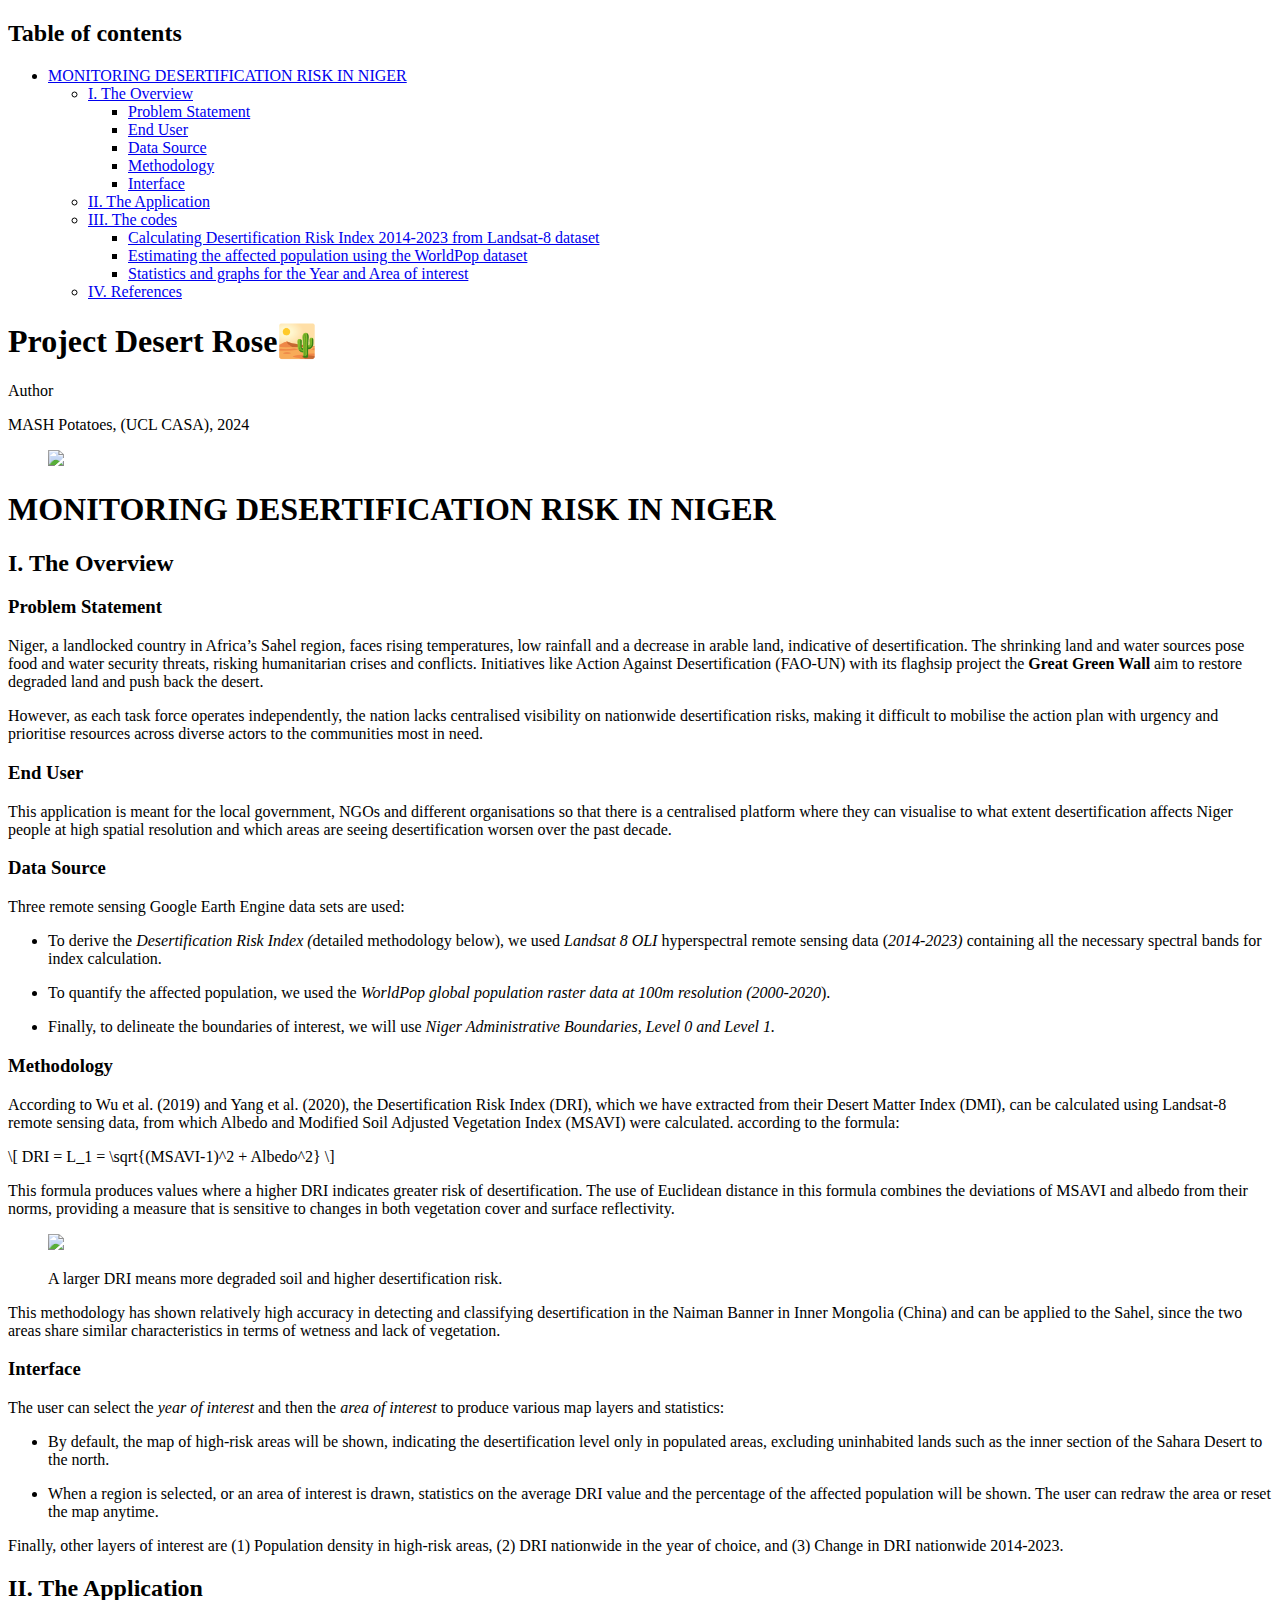
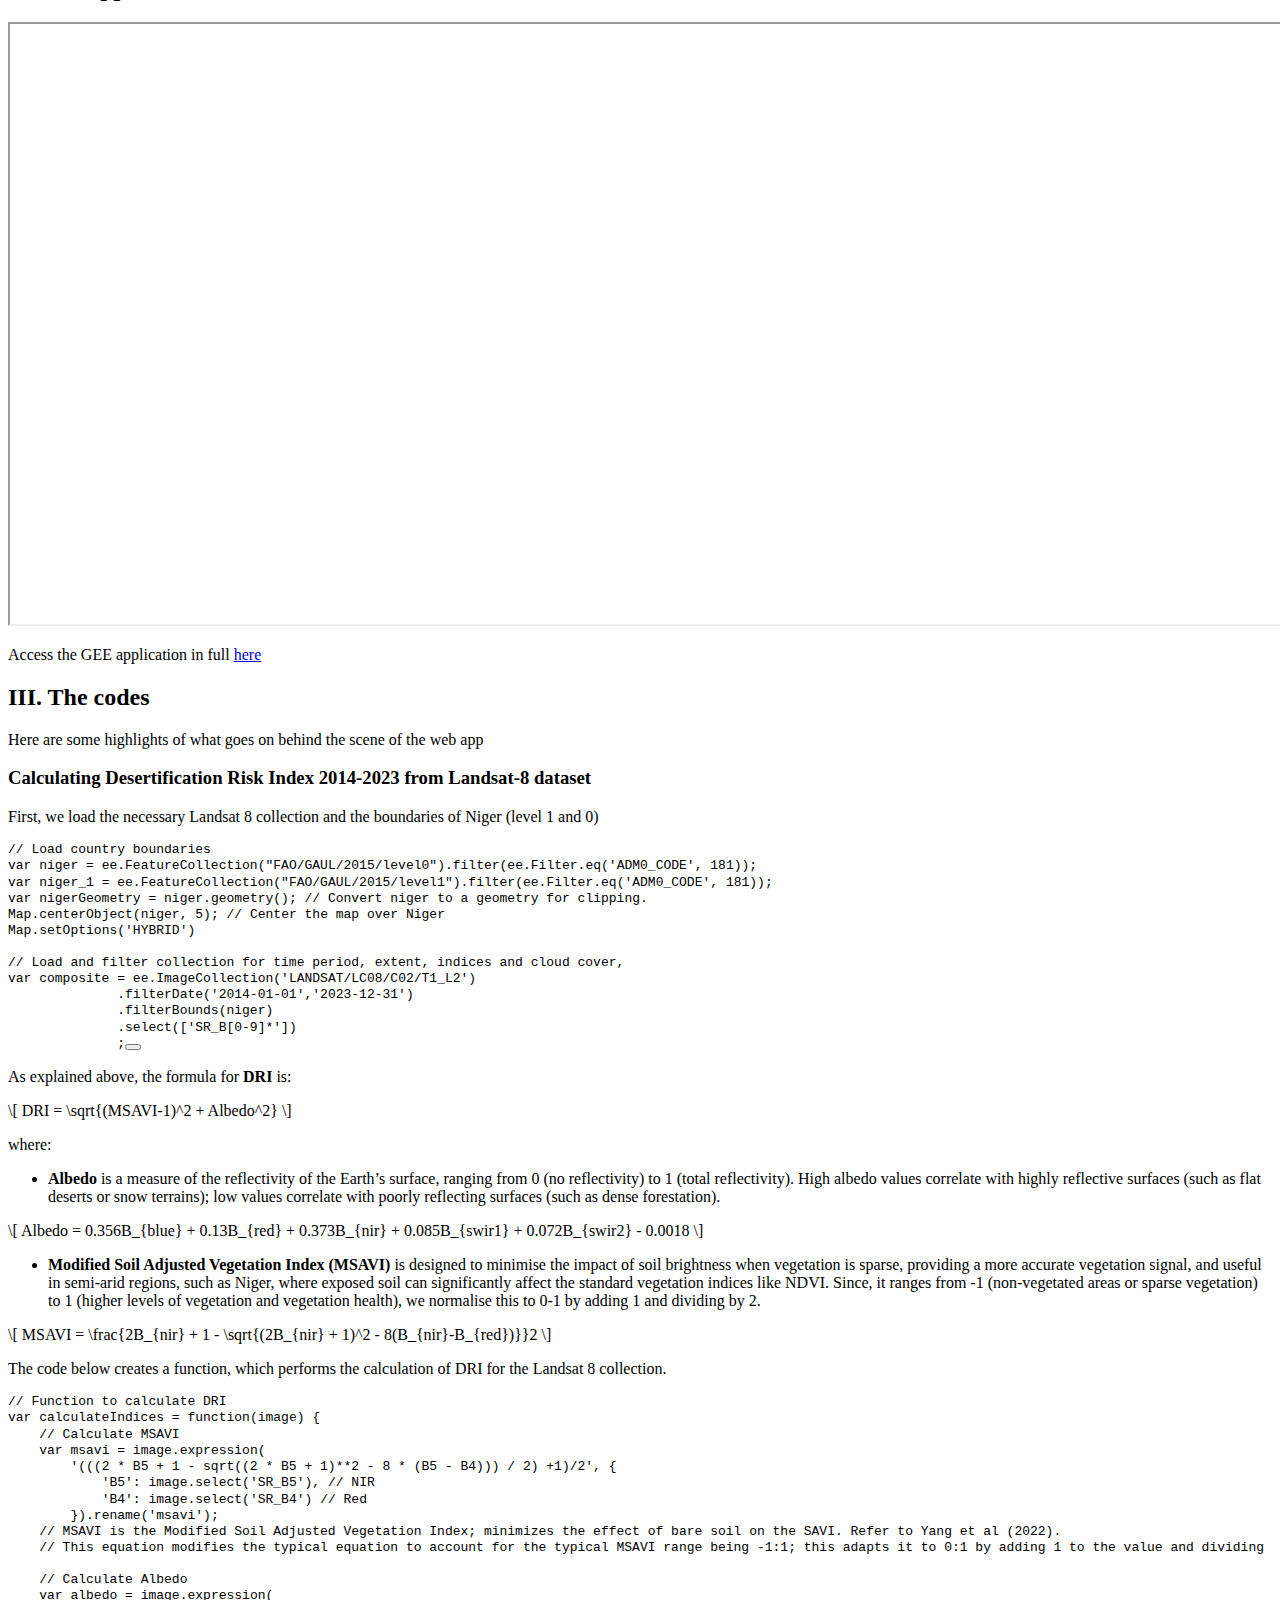
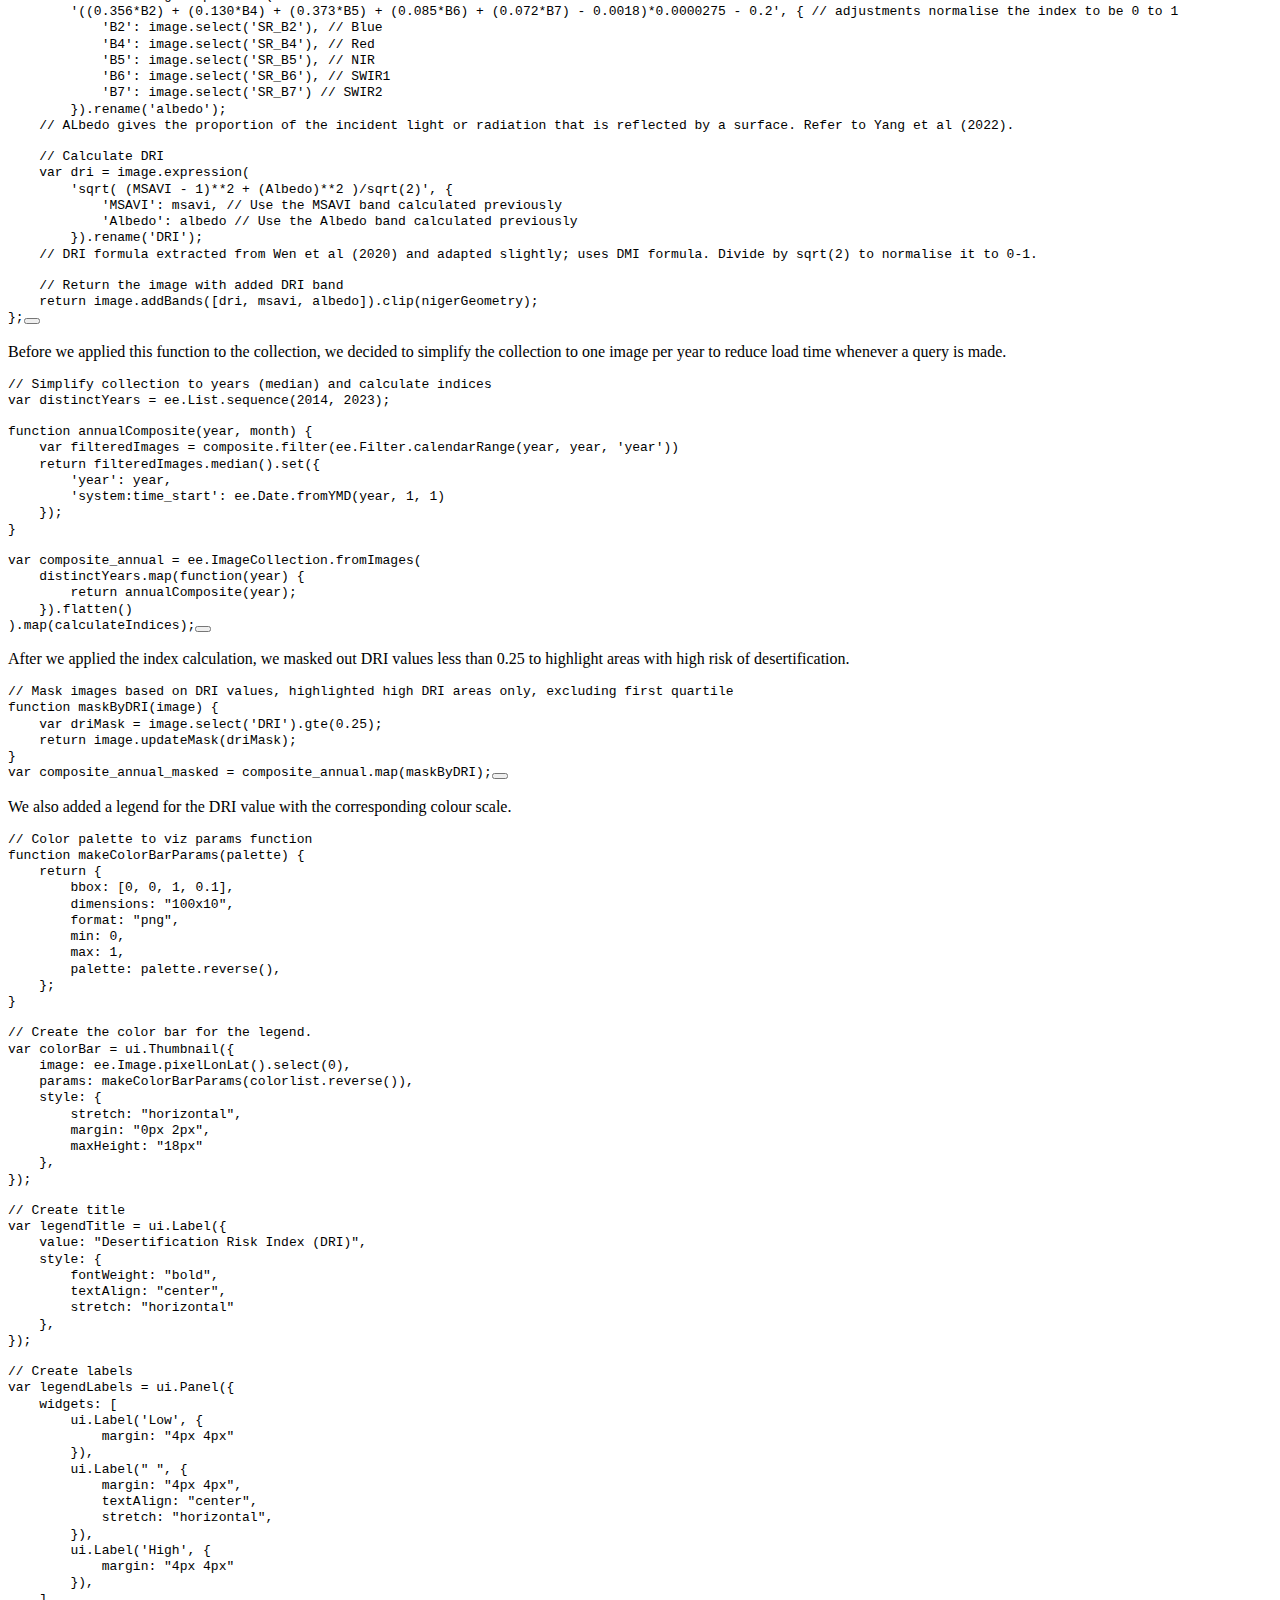
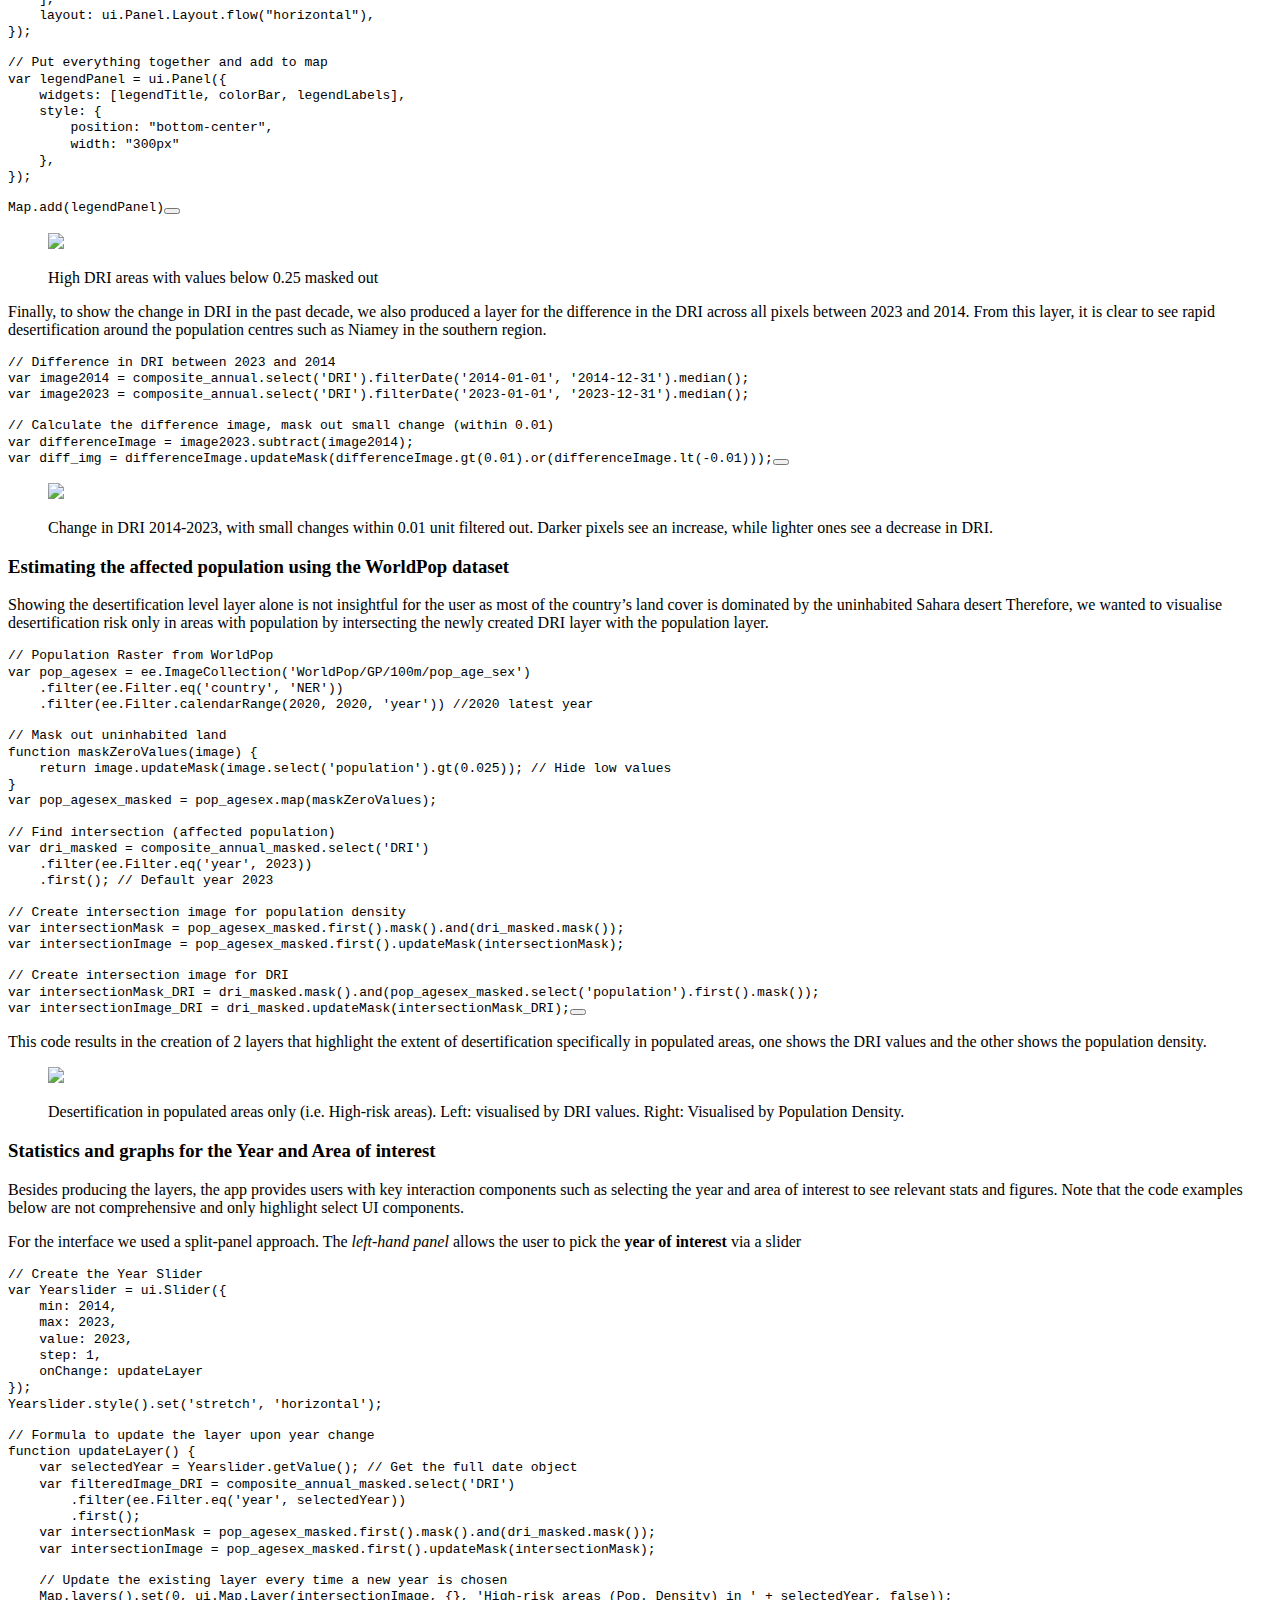
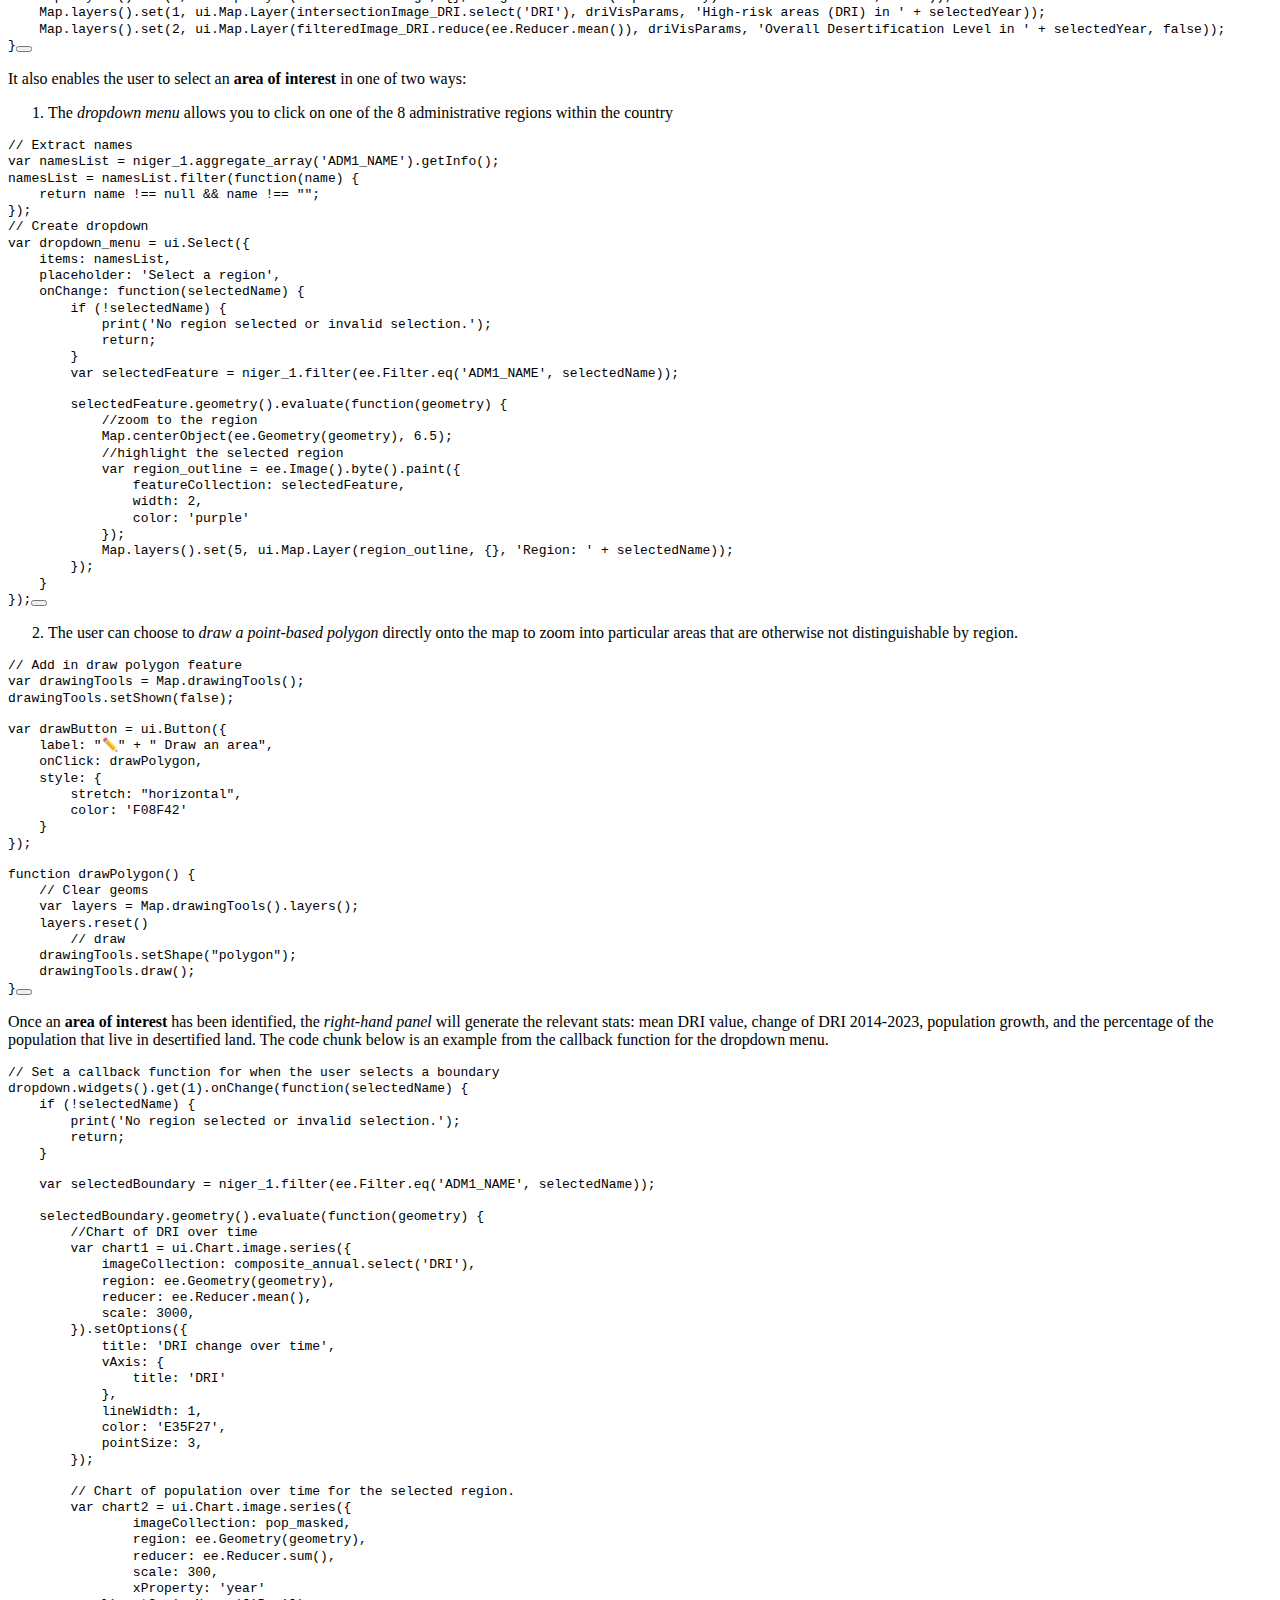
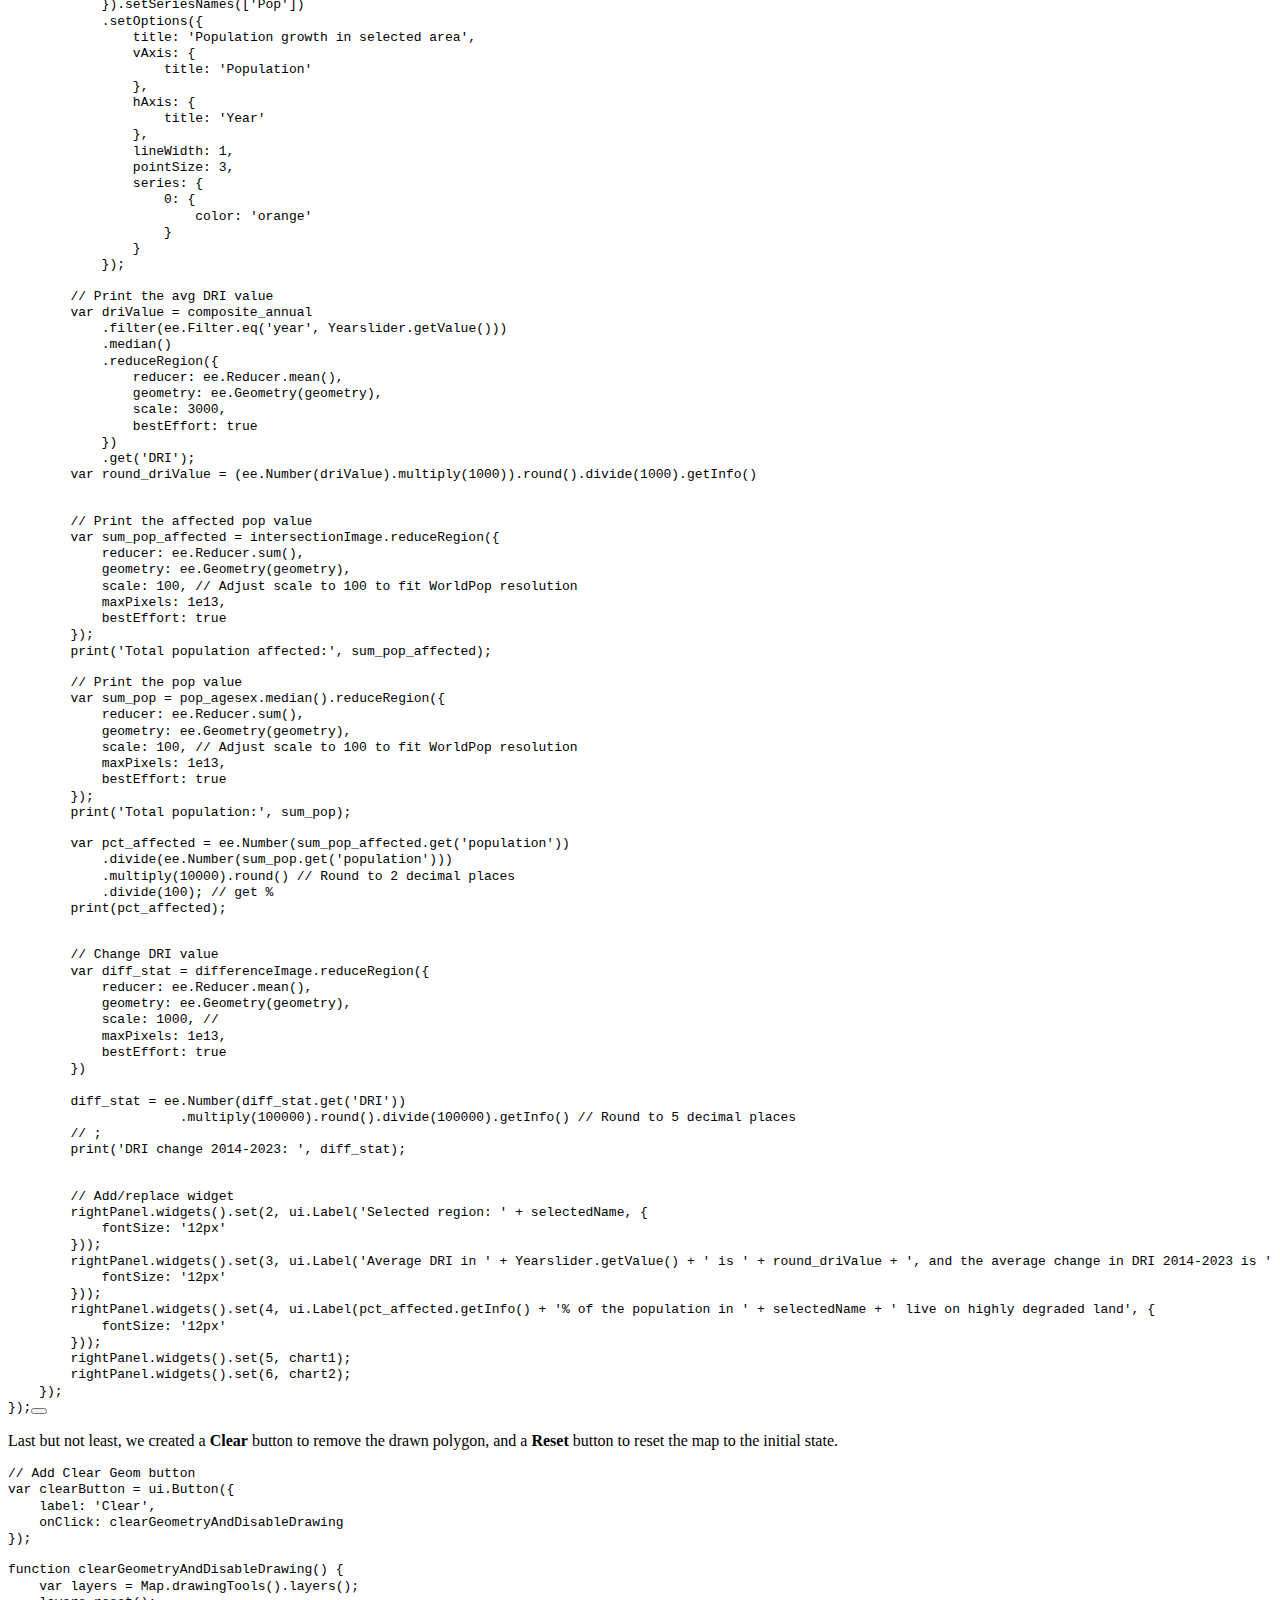
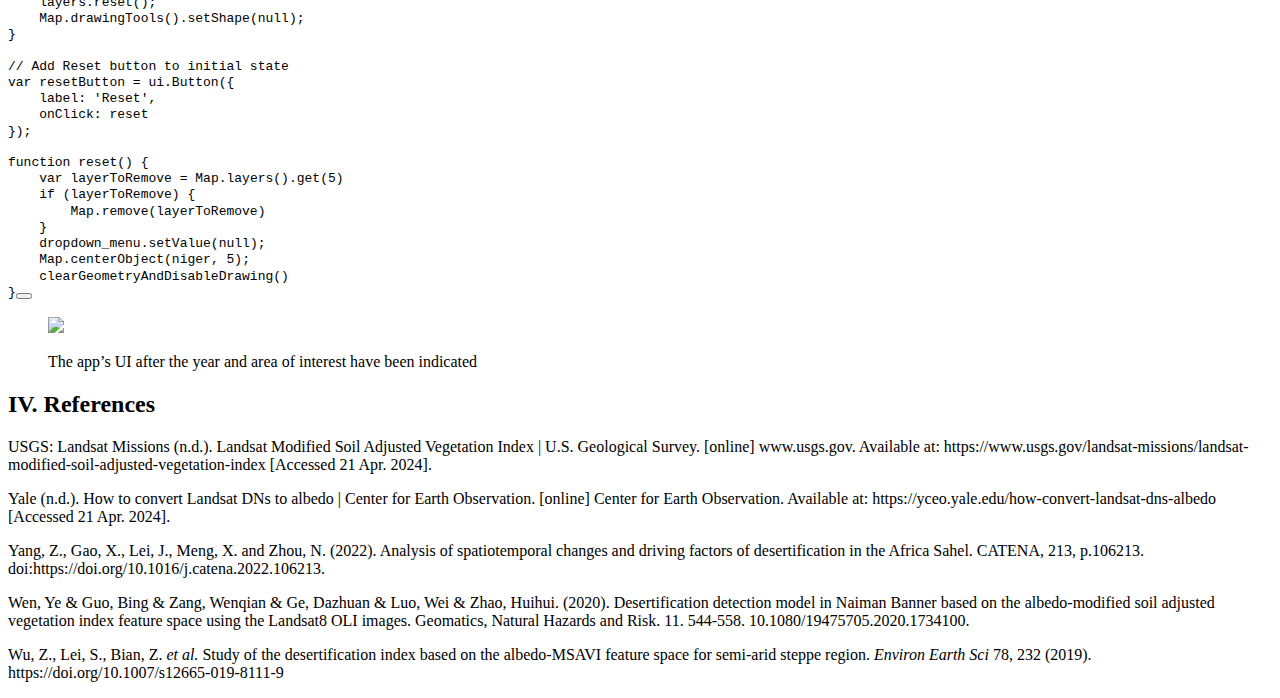
==== commit b714f851: "update title" ====
--- a/docs/index.html
+++ b/docs/index.html
@@ -116,7 +116,7 @@
     <h2 id="toc-title">Table of contents</h2>
    
   <ul>
-  <li><a href="#monitoring-desertification-risk-in-niger" id="toc-monitoring-desertification-risk-in-niger" class="nav-link active" data-scroll-target="#monitoring-desertification-risk-in-niger">Monitoring desertification risk in Niger</a>
+  <li><a href="#monitoring-desertification-risk-in-niger" id="toc-monitoring-desertification-risk-in-niger" class="nav-link active" data-scroll-target="#monitoring-desertification-risk-in-niger">MONITORING DESERTIFICATION RISK IN NIGER</a>
   <ul class="collapse">
   <li><a href="#i.-the-overview" id="toc-i.-the-overview" class="nav-link" data-scroll-target="#i.-the-overview">I. The Overview</a>
   <ul class="collapse">
@@ -170,7 +170,7 @@
 </figure>
 </div>
 <section id="monitoring-desertification-risk-in-niger" class="level1 unnumbered page-columns page-full">
-<h1 class="unnumbered">Monitoring desertification risk in Niger</h1>
+<h1 class="unnumbered">MONITORING DESERTIFICATION RISK IN NIGER</h1>
 <section id="i.-the-overview" class="level2">
 <h2 class="anchored" data-anchor-id="i.-the-overview">I. The Overview</h2>
 <section id="problem-statement" class="level3">
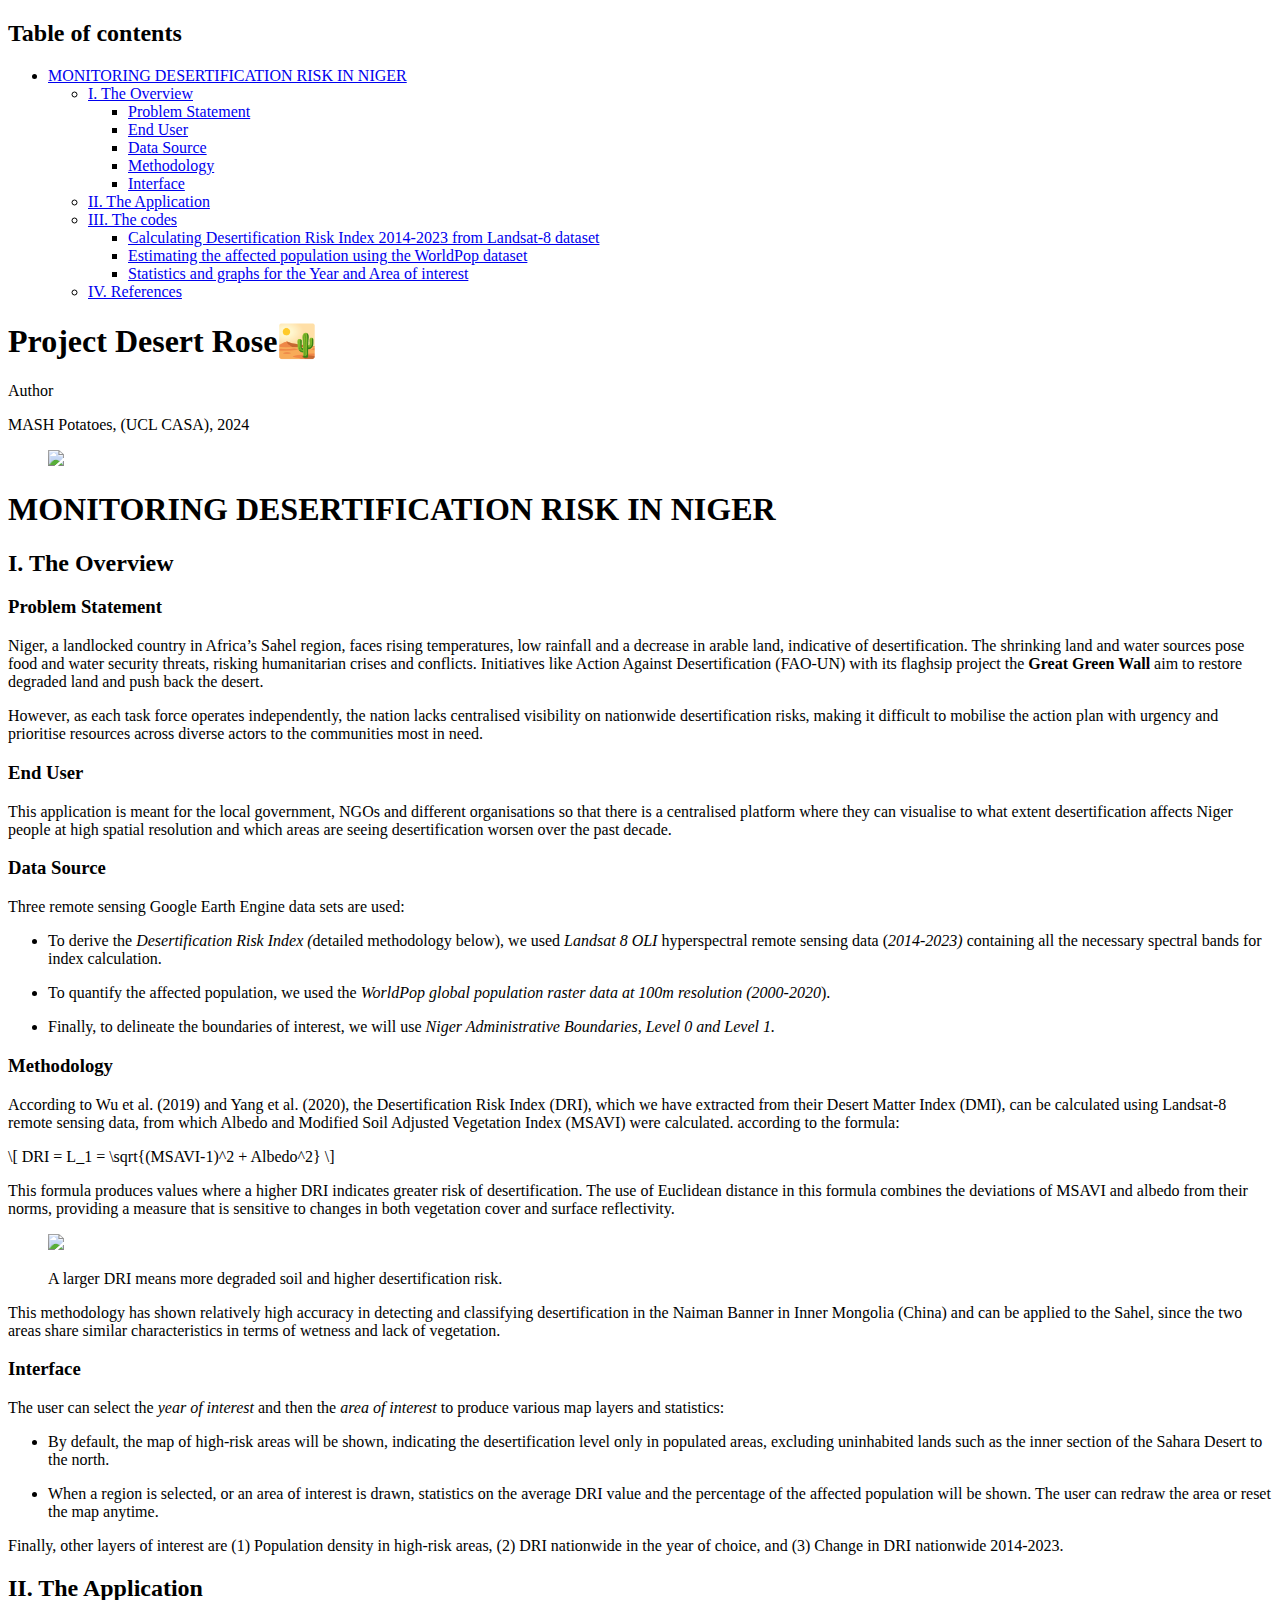
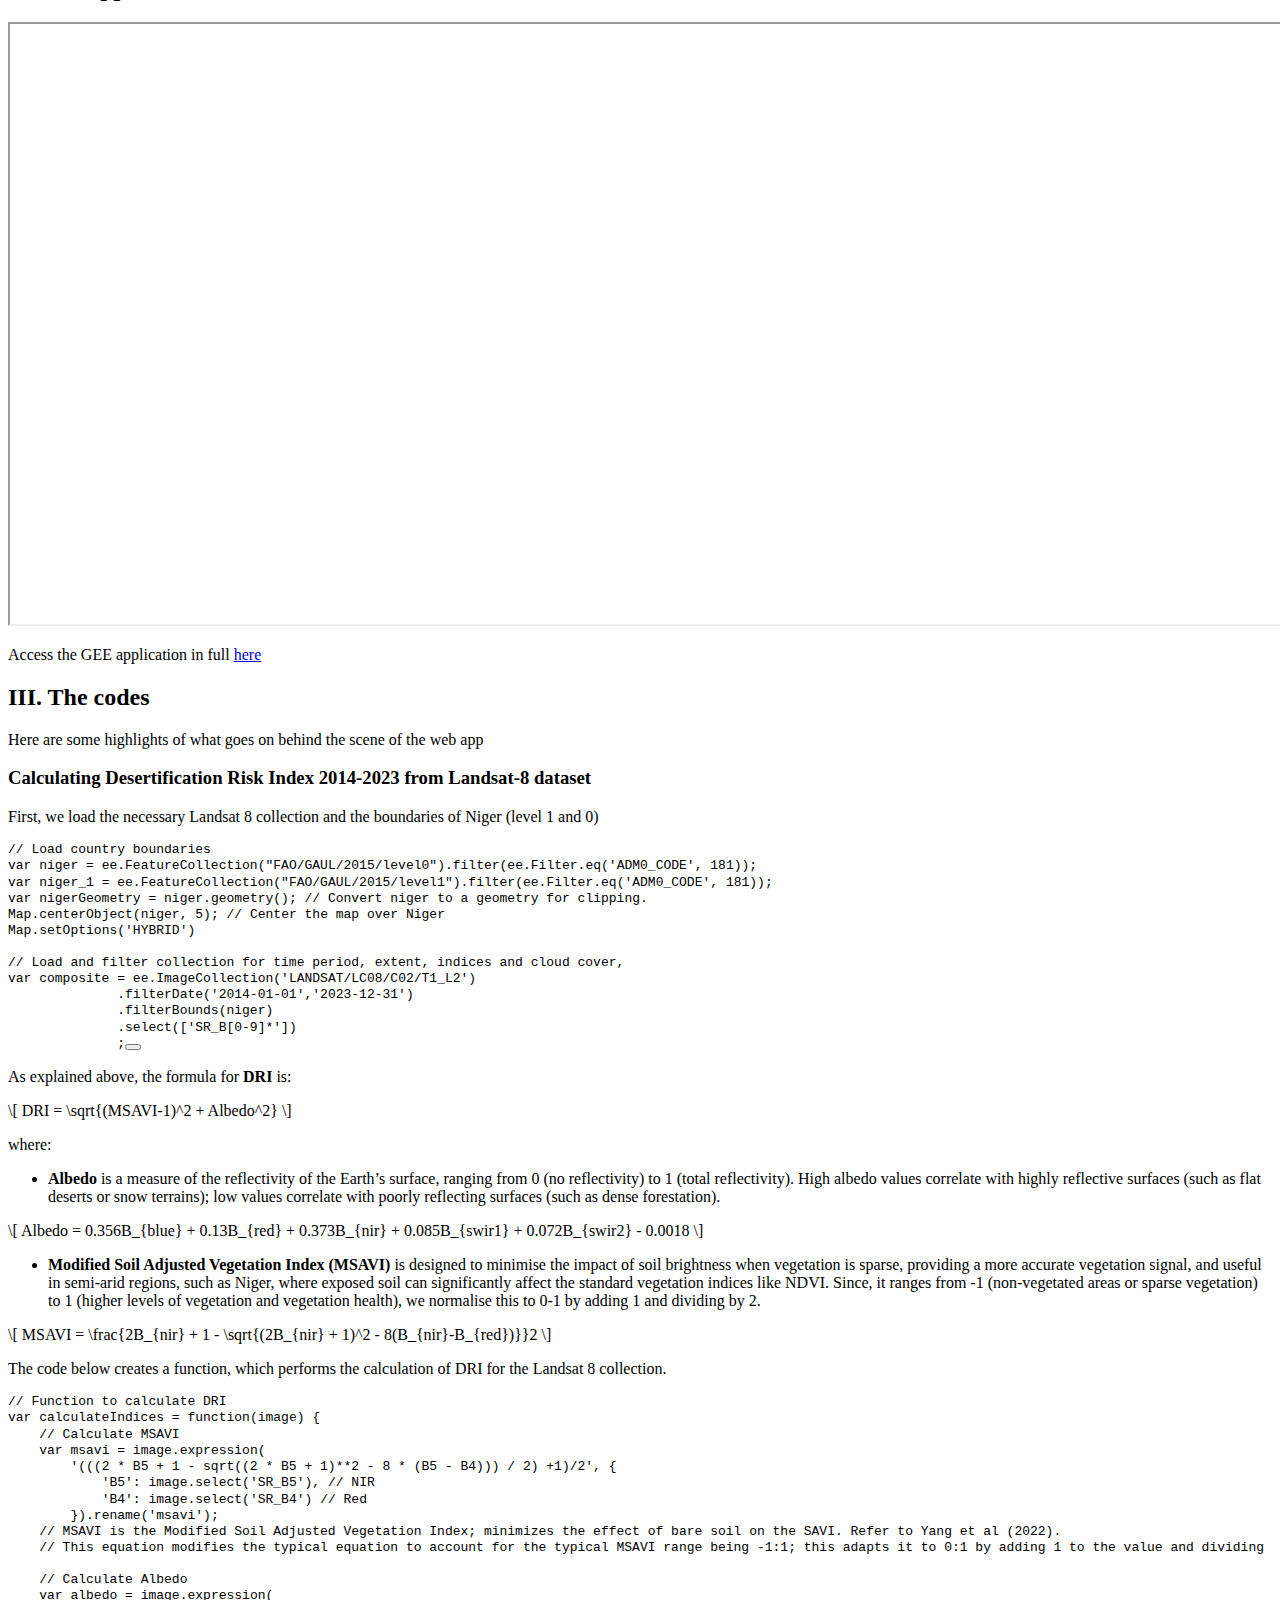
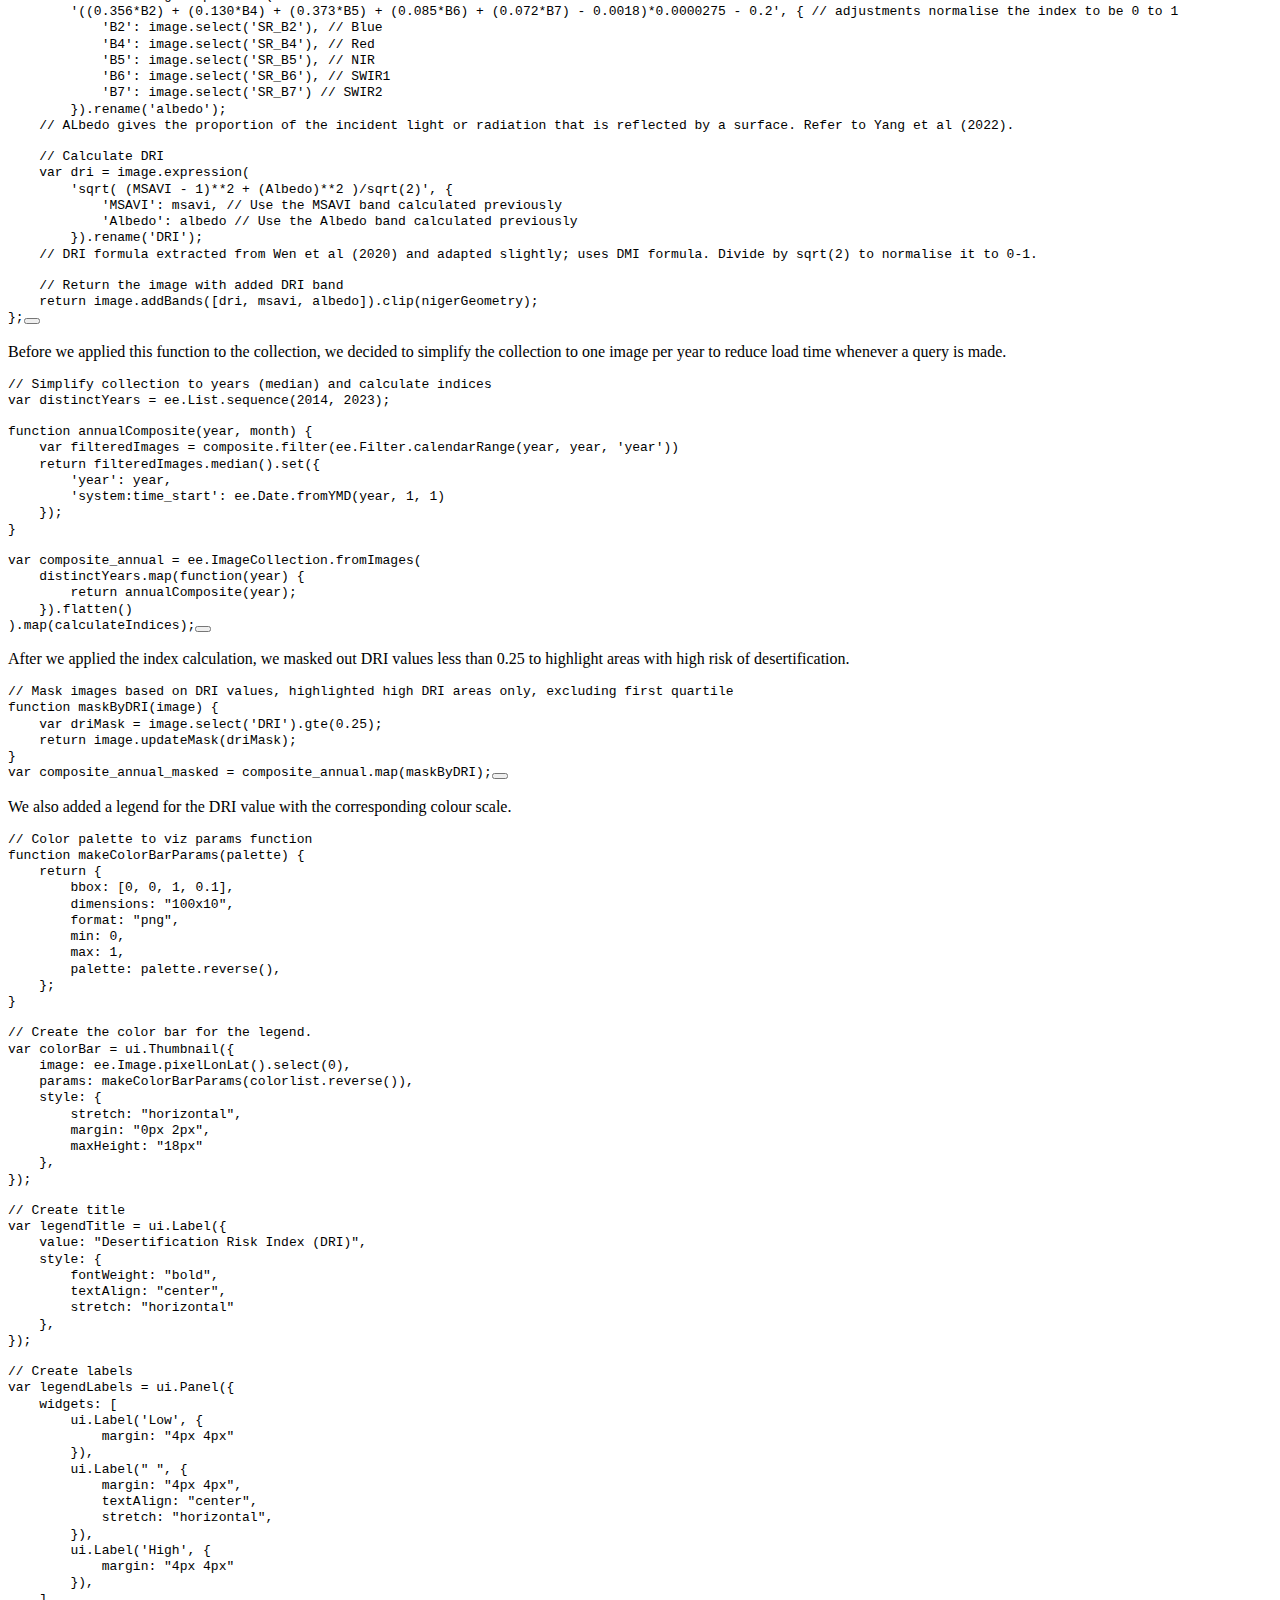
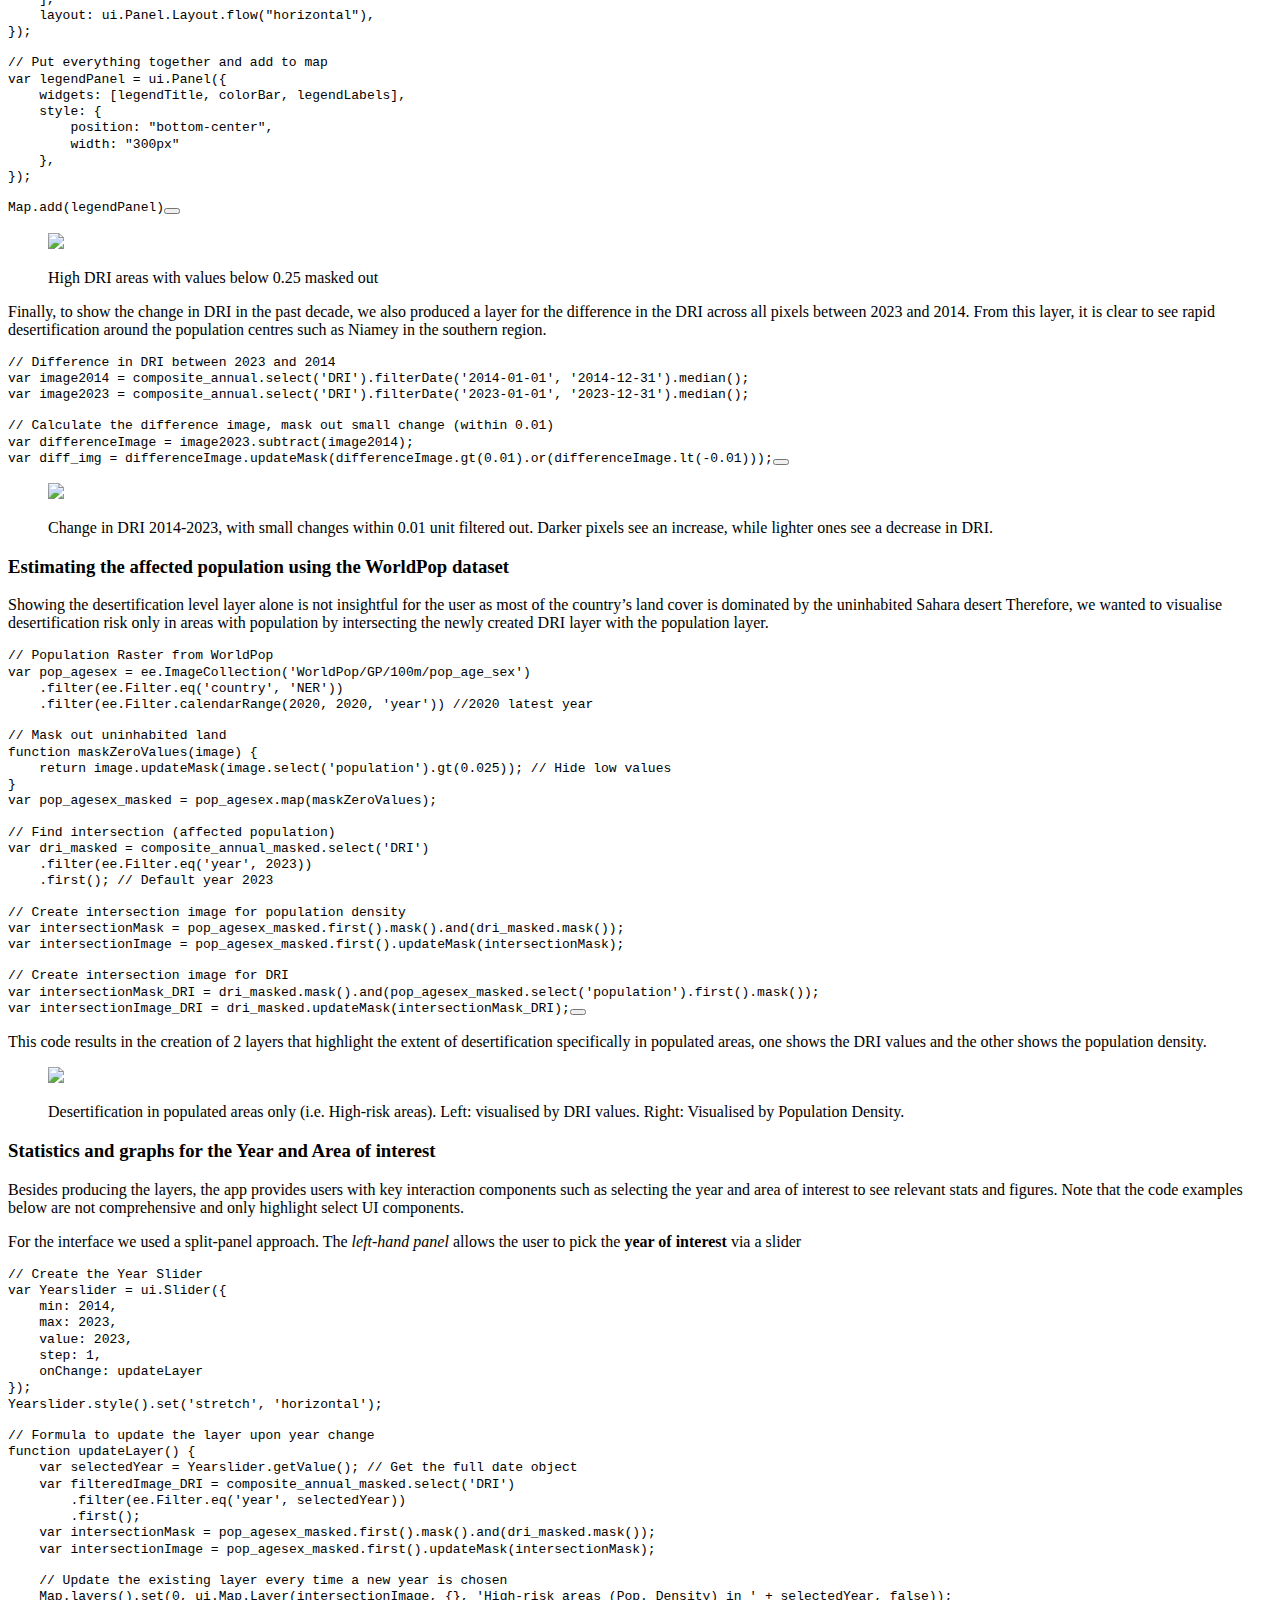
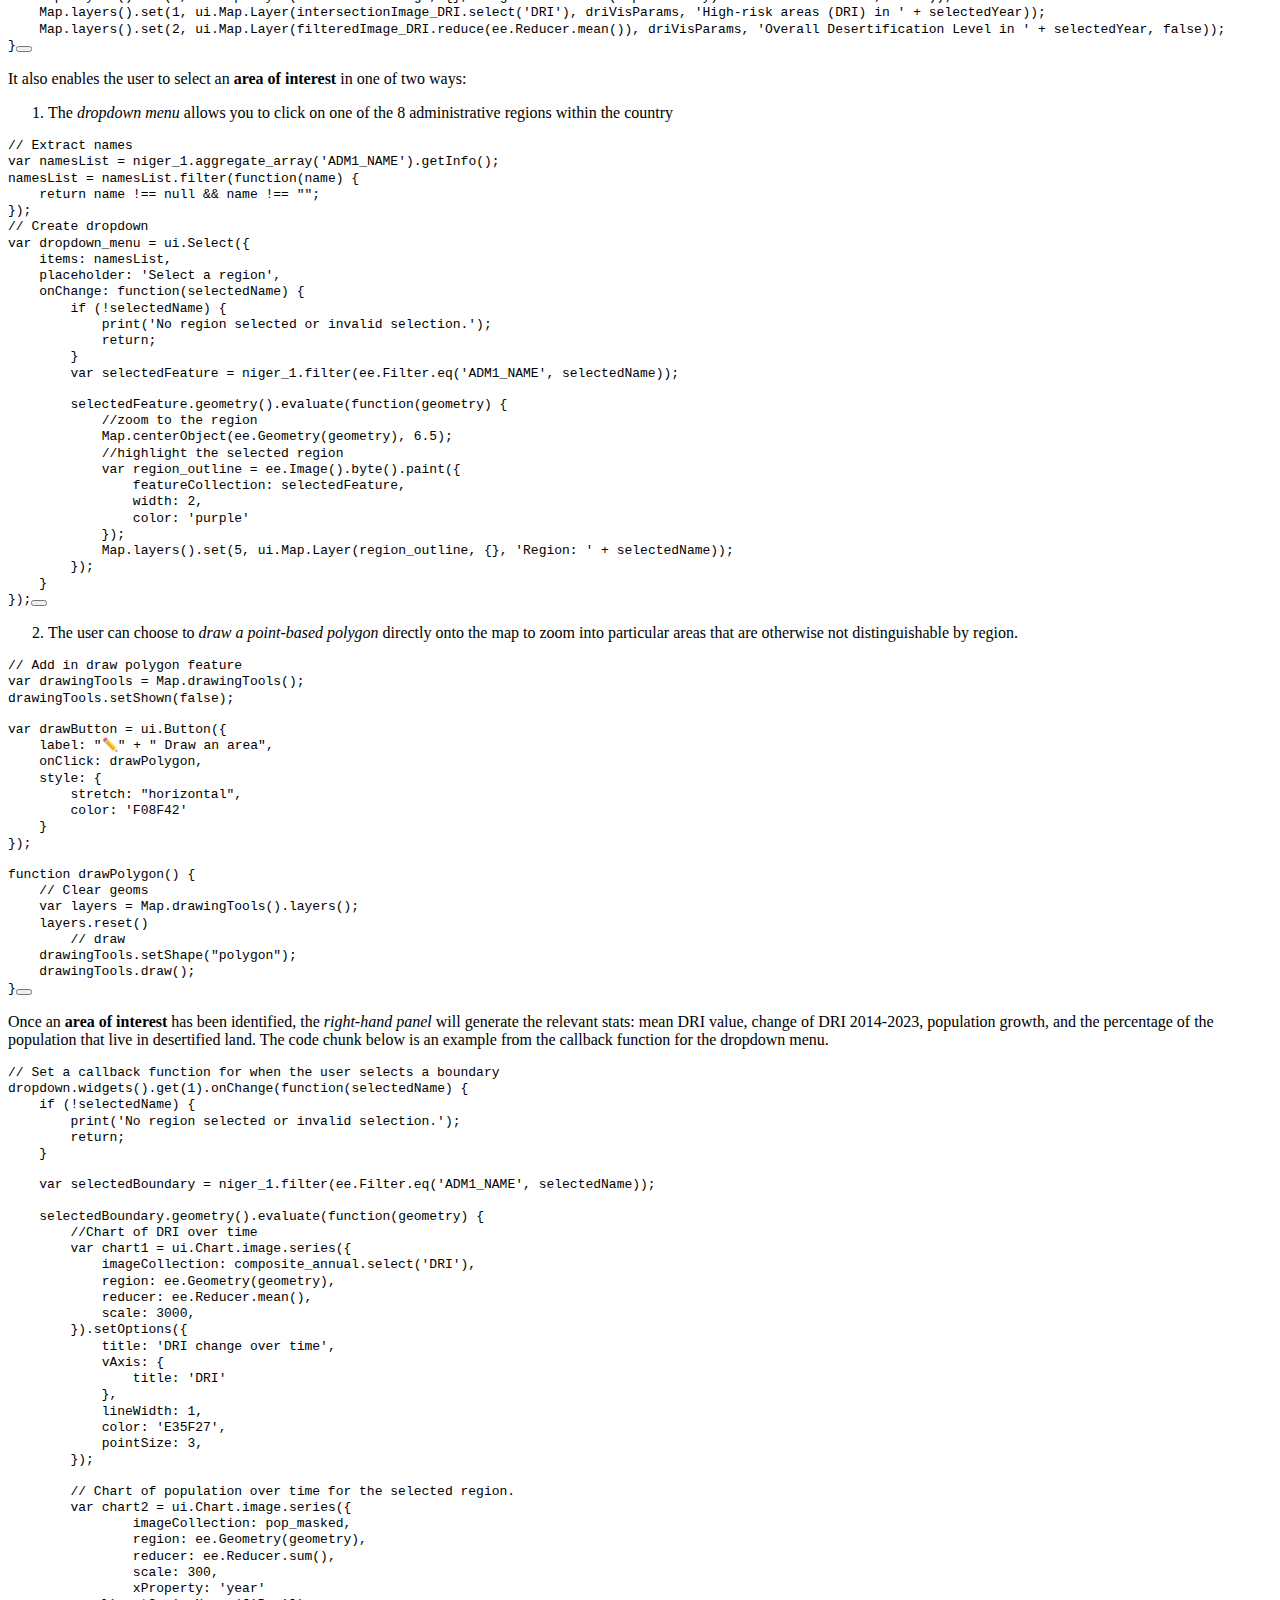
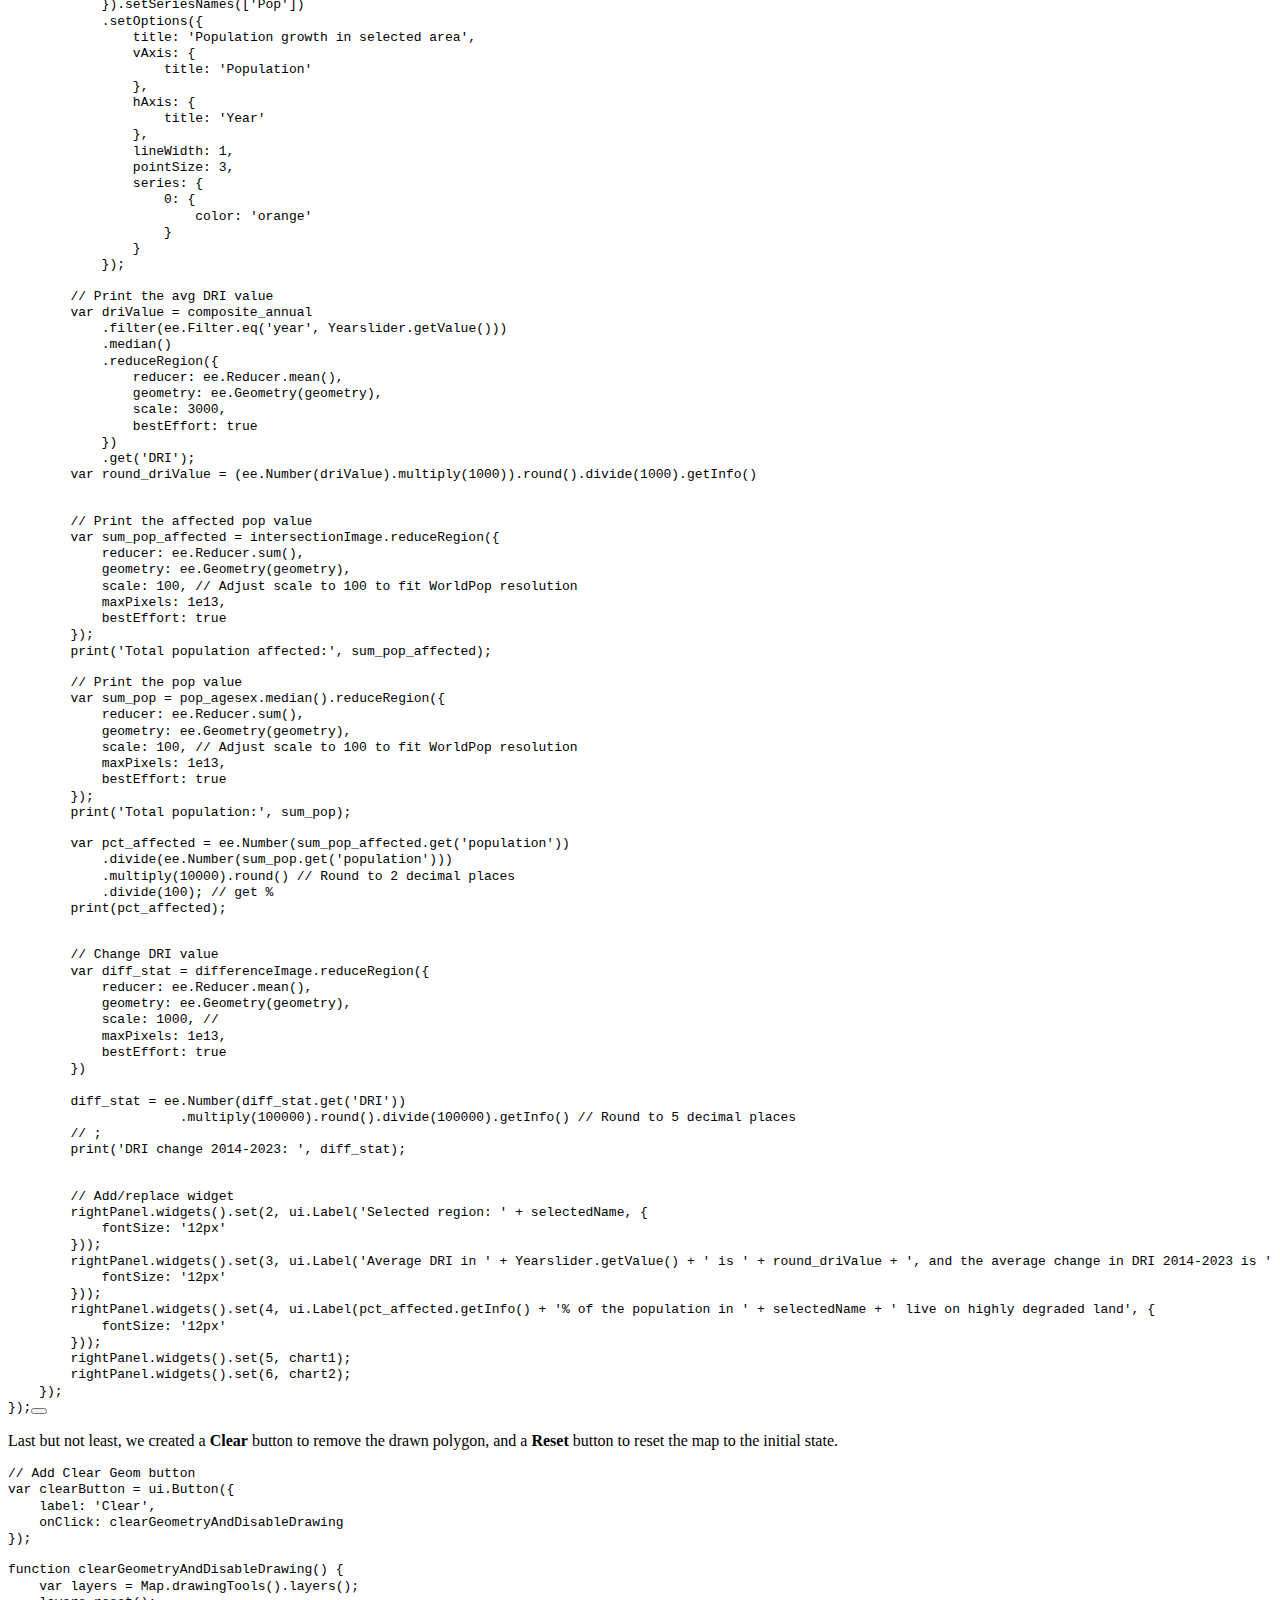
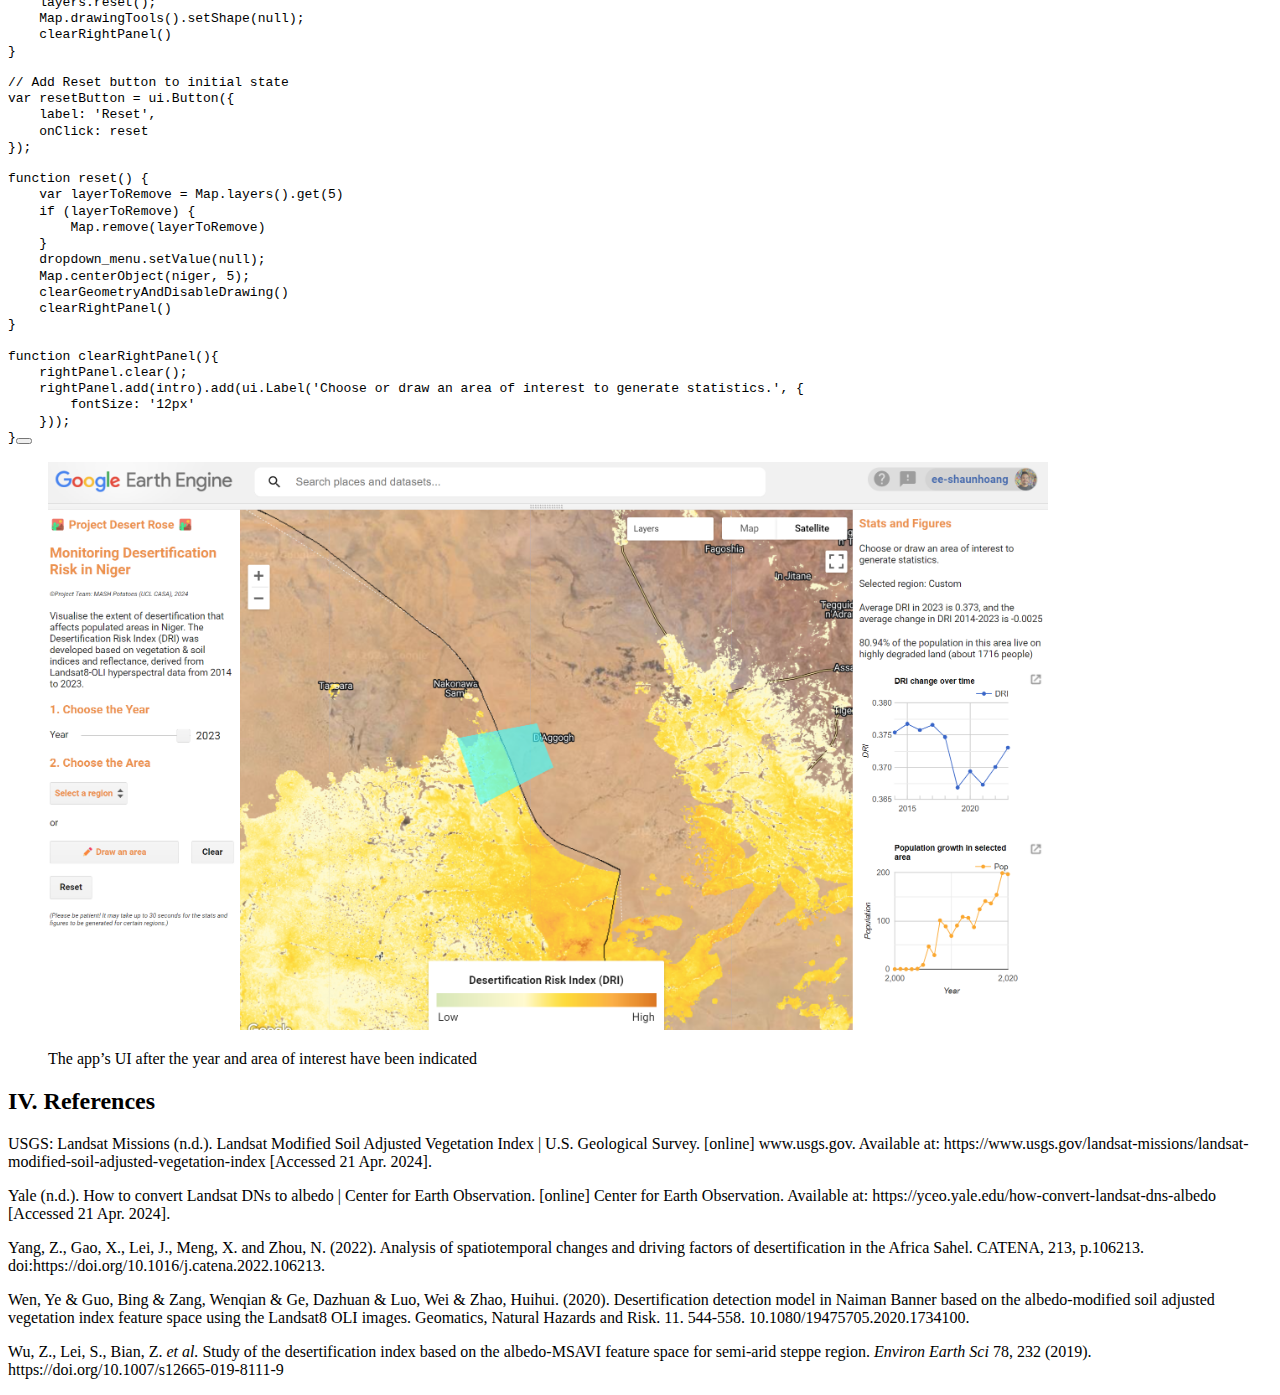
==== commit 85b3b2f4: "." ====
--- a/docs/index.html
+++ b/docs/index.html
@@ -645,26 +645,35 @@
 <span id="cb12-8"><a href="#cb12-8" aria-hidden="true" tabindex="-1"></a>    <span class="kw">var</span> layers <span class="op">=</span> <span class="bu">Map</span><span class="op">.</span><span class="fu">drawingTools</span>()<span class="op">.</span><span class="fu">layers</span>()<span class="op">;</span></span>
 <span id="cb12-9"><a href="#cb12-9" aria-hidden="true" tabindex="-1"></a>    layers<span class="op">.</span><span class="fu">reset</span>()<span class="op">;</span></span>
 <span id="cb12-10"><a href="#cb12-10" aria-hidden="true" tabindex="-1"></a>    <span class="bu">Map</span><span class="op">.</span><span class="fu">drawingTools</span>()<span class="op">.</span><span class="fu">setShape</span>(<span class="kw">null</span>)<span class="op">;</span></span>
-<span id="cb12-11"><a href="#cb12-11" aria-hidden="true" tabindex="-1"></a>}</span>
-<span id="cb12-12"><a href="#cb12-12" aria-hidden="true" tabindex="-1"></a></span>
-<span id="cb12-13"><a href="#cb12-13" aria-hidden="true" tabindex="-1"></a><span class="co">// Add Reset button to initial state</span></span>
-<span id="cb12-14"><a href="#cb12-14" aria-hidden="true" tabindex="-1"></a><span class="kw">var</span> resetButton <span class="op">=</span> ui<span class="op">.</span><span class="fu">Button</span>({</span>
-<span id="cb12-15"><a href="#cb12-15" aria-hidden="true" tabindex="-1"></a>    <span class="dt">label</span><span class="op">:</span> <span class="st">'Reset'</span><span class="op">,</span></span>
-<span id="cb12-16"><a href="#cb12-16" aria-hidden="true" tabindex="-1"></a>    <span class="dt">onClick</span><span class="op">:</span> reset</span>
-<span id="cb12-17"><a href="#cb12-17" aria-hidden="true" tabindex="-1"></a>})<span class="op">;</span></span>
-<span id="cb12-18"><a href="#cb12-18" aria-hidden="true" tabindex="-1"></a></span>
-<span id="cb12-19"><a href="#cb12-19" aria-hidden="true" tabindex="-1"></a><span class="kw">function</span> <span class="fu">reset</span>() {</span>
-<span id="cb12-20"><a href="#cb12-20" aria-hidden="true" tabindex="-1"></a>    <span class="kw">var</span> layerToRemove <span class="op">=</span> <span class="bu">Map</span><span class="op">.</span><span class="fu">layers</span>()<span class="op">.</span><span class="fu">get</span>(<span class="dv">5</span>)</span>
-<span id="cb12-21"><a href="#cb12-21" aria-hidden="true" tabindex="-1"></a>    <span class="cf">if</span> (layerToRemove) {</span>
-<span id="cb12-22"><a href="#cb12-22" aria-hidden="true" tabindex="-1"></a>        <span class="bu">Map</span><span class="op">.</span><span class="fu">remove</span>(layerToRemove)</span>
-<span id="cb12-23"><a href="#cb12-23" aria-hidden="true" tabindex="-1"></a>    }</span>
-<span id="cb12-24"><a href="#cb12-24" aria-hidden="true" tabindex="-1"></a>    dropdown_menu<span class="op">.</span><span class="fu">setValue</span>(<span class="kw">null</span>)<span class="op">;</span></span>
-<span id="cb12-25"><a href="#cb12-25" aria-hidden="true" tabindex="-1"></a>    <span class="bu">Map</span><span class="op">.</span><span class="fu">centerObject</span>(niger<span class="op">,</span> <span class="dv">5</span>)<span class="op">;</span></span>
-<span id="cb12-26"><a href="#cb12-26" aria-hidden="true" tabindex="-1"></a>    <span class="fu">clearGeometryAndDisableDrawing</span>()</span>
-<span id="cb12-27"><a href="#cb12-27" aria-hidden="true" tabindex="-1"></a>}</span></code><button title="Copy to Clipboard" class="code-copy-button"><i class="bi"></i></button></pre></div>
+<span id="cb12-11"><a href="#cb12-11" aria-hidden="true" tabindex="-1"></a>    <span class="fu">clearRightPanel</span>()</span>
+<span id="cb12-12"><a href="#cb12-12" aria-hidden="true" tabindex="-1"></a>}</span>
+<span id="cb12-13"><a href="#cb12-13" aria-hidden="true" tabindex="-1"></a></span>
+<span id="cb12-14"><a href="#cb12-14" aria-hidden="true" tabindex="-1"></a><span class="co">// Add Reset button to initial state</span></span>
+<span id="cb12-15"><a href="#cb12-15" aria-hidden="true" tabindex="-1"></a><span class="kw">var</span> resetButton <span class="op">=</span> ui<span class="op">.</span><span class="fu">Button</span>({</span>
+<span id="cb12-16"><a href="#cb12-16" aria-hidden="true" tabindex="-1"></a>    <span class="dt">label</span><span class="op">:</span> <span class="st">'Reset'</span><span class="op">,</span></span>
+<span id="cb12-17"><a href="#cb12-17" aria-hidden="true" tabindex="-1"></a>    <span class="dt">onClick</span><span class="op">:</span> reset</span>
+<span id="cb12-18"><a href="#cb12-18" aria-hidden="true" tabindex="-1"></a>})<span class="op">;</span></span>
+<span id="cb12-19"><a href="#cb12-19" aria-hidden="true" tabindex="-1"></a></span>
+<span id="cb12-20"><a href="#cb12-20" aria-hidden="true" tabindex="-1"></a><span class="kw">function</span> <span class="fu">reset</span>() {</span>
+<span id="cb12-21"><a href="#cb12-21" aria-hidden="true" tabindex="-1"></a>    <span class="kw">var</span> layerToRemove <span class="op">=</span> <span class="bu">Map</span><span class="op">.</span><span class="fu">layers</span>()<span class="op">.</span><span class="fu">get</span>(<span class="dv">5</span>)</span>
+<span id="cb12-22"><a href="#cb12-22" aria-hidden="true" tabindex="-1"></a>    <span class="cf">if</span> (layerToRemove) {</span>
+<span id="cb12-23"><a href="#cb12-23" aria-hidden="true" tabindex="-1"></a>        <span class="bu">Map</span><span class="op">.</span><span class="fu">remove</span>(layerToRemove)</span>
+<span id="cb12-24"><a href="#cb12-24" aria-hidden="true" tabindex="-1"></a>    }</span>
+<span id="cb12-25"><a href="#cb12-25" aria-hidden="true" tabindex="-1"></a>    dropdown_menu<span class="op">.</span><span class="fu">setValue</span>(<span class="kw">null</span>)<span class="op">;</span></span>
+<span id="cb12-26"><a href="#cb12-26" aria-hidden="true" tabindex="-1"></a>    <span class="bu">Map</span><span class="op">.</span><span class="fu">centerObject</span>(niger<span class="op">,</span> <span class="dv">5</span>)<span class="op">;</span></span>
+<span id="cb12-27"><a href="#cb12-27" aria-hidden="true" tabindex="-1"></a>    <span class="fu">clearGeometryAndDisableDrawing</span>()</span>
+<span id="cb12-28"><a href="#cb12-28" aria-hidden="true" tabindex="-1"></a>    <span class="fu">clearRightPanel</span>()</span>
+<span id="cb12-29"><a href="#cb12-29" aria-hidden="true" tabindex="-1"></a>}</span>
+<span id="cb12-30"><a href="#cb12-30" aria-hidden="true" tabindex="-1"></a></span>
+<span id="cb12-31"><a href="#cb12-31" aria-hidden="true" tabindex="-1"></a><span class="kw">function</span> <span class="fu">clearRightPanel</span>(){</span>
+<span id="cb12-32"><a href="#cb12-32" aria-hidden="true" tabindex="-1"></a>    rightPanel<span class="op">.</span><span class="fu">clear</span>()<span class="op">;</span></span>
+<span id="cb12-33"><a href="#cb12-33" aria-hidden="true" tabindex="-1"></a>    rightPanel<span class="op">.</span><span class="fu">add</span>(intro)<span class="op">.</span><span class="fu">add</span>(ui<span class="op">.</span><span class="fu">Label</span>(<span class="st">'Choose or draw an area of interest to generate statistics.'</span><span class="op">,</span> {</span>
+<span id="cb12-34"><a href="#cb12-34" aria-hidden="true" tabindex="-1"></a>        <span class="dt">fontSize</span><span class="op">:</span> <span class="st">'12px'</span></span>
+<span id="cb12-35"><a href="#cb12-35" aria-hidden="true" tabindex="-1"></a>    }))<span class="op">;</span></span>
+<span id="cb12-36"><a href="#cb12-36" aria-hidden="true" tabindex="-1"></a>}</span></code><button title="Copy to Clipboard" class="code-copy-button"><i class="bi"></i></button></pre></div>
 <div class="quarto-figure quarto-figure-center">
 <figure class="figure">
-<p><img src="images/clipboard-1143629683.png" class="img-fluid figure-img" width="1000"></p>
+<p><img src="images/clipboard-2479221372.png" class="img-fluid figure-img" width="1000"></p>
 <figcaption class="figure-caption">The app’s UI after the year and area of interest have been indicated</figcaption>
 </figure>
 </div>
